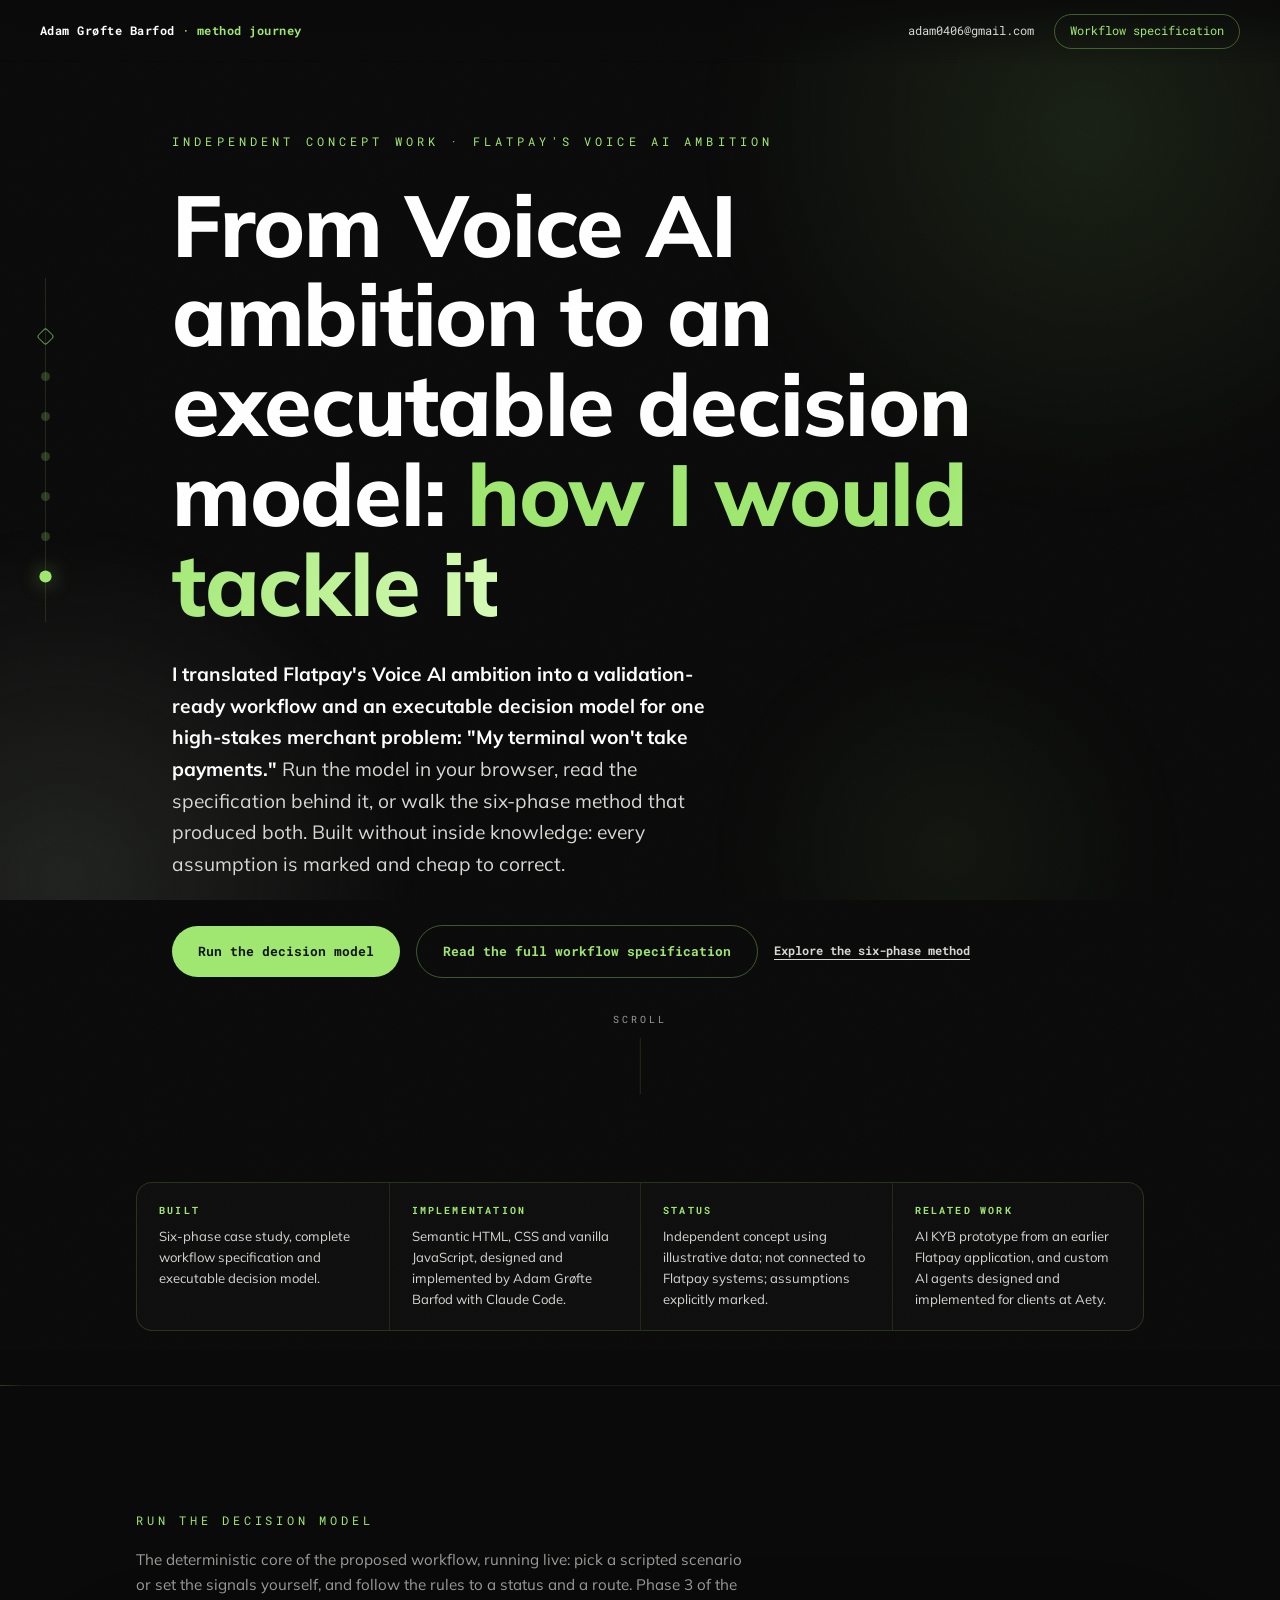
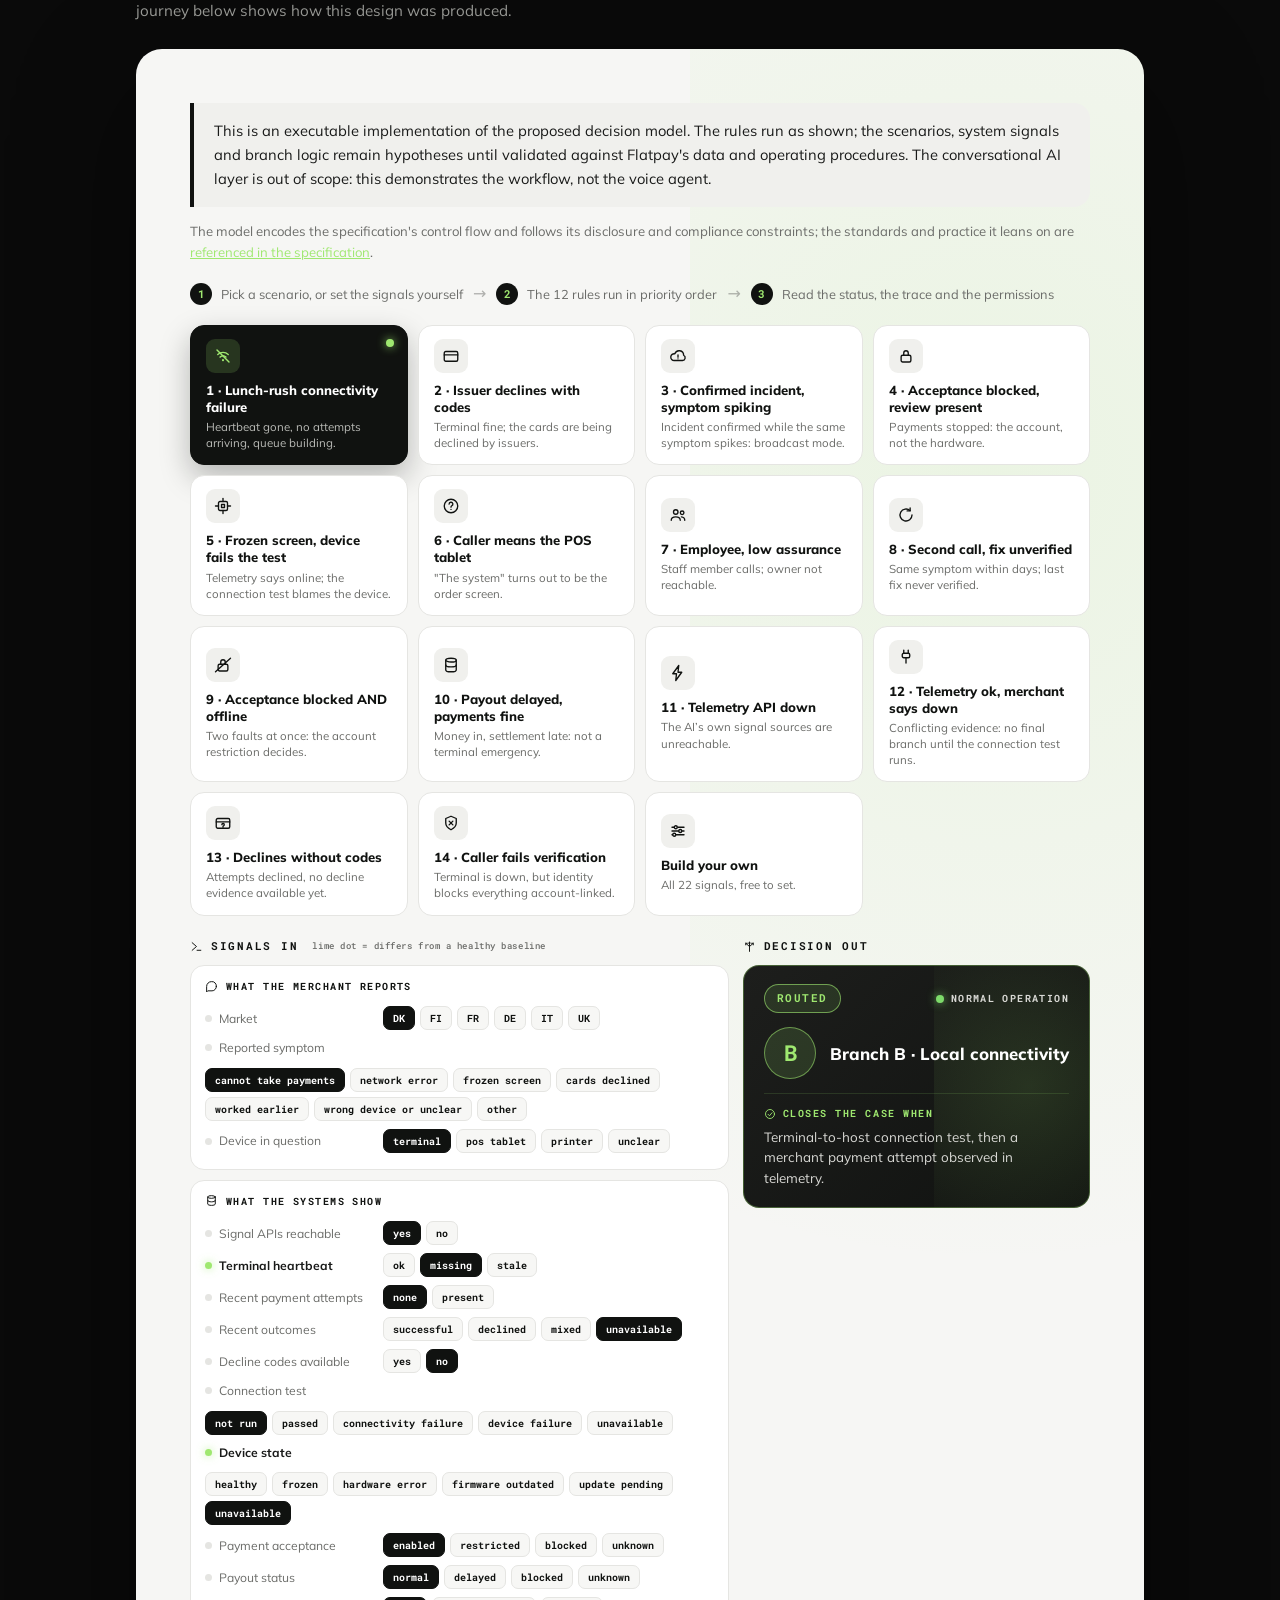
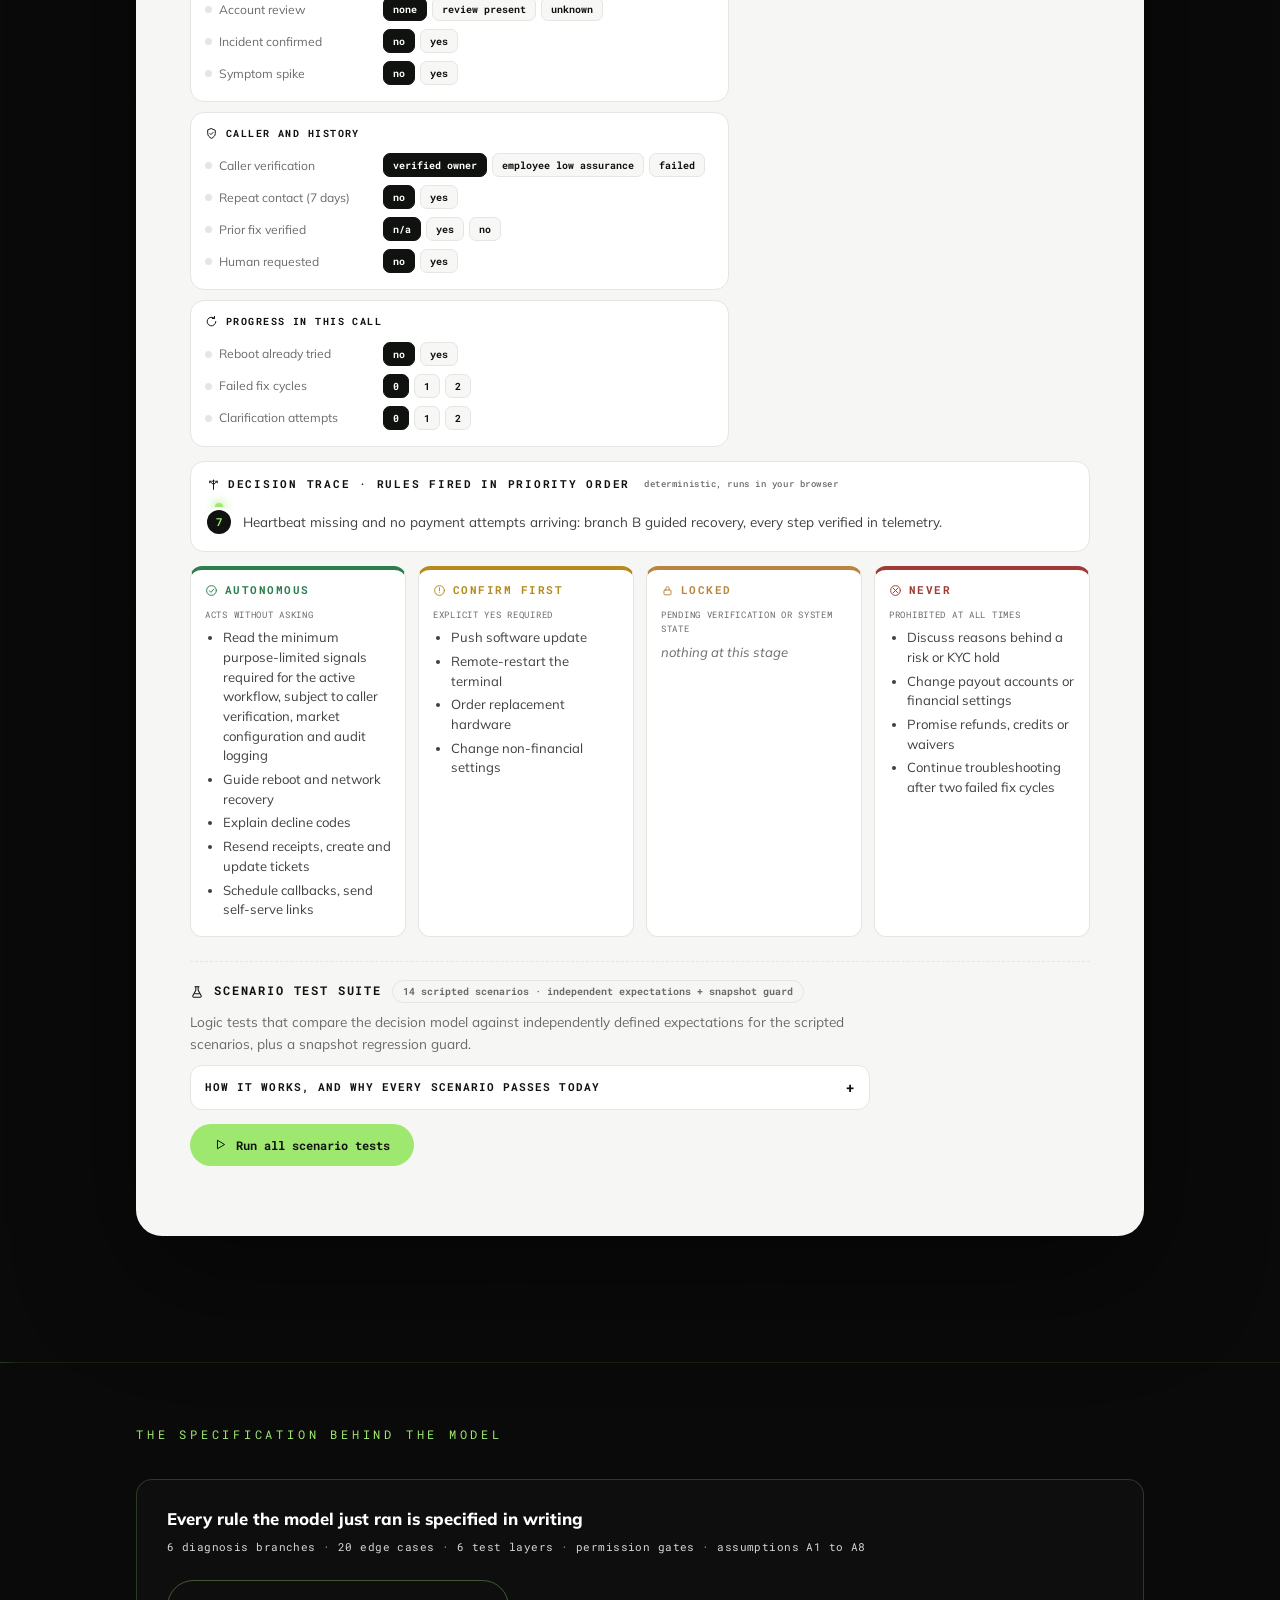
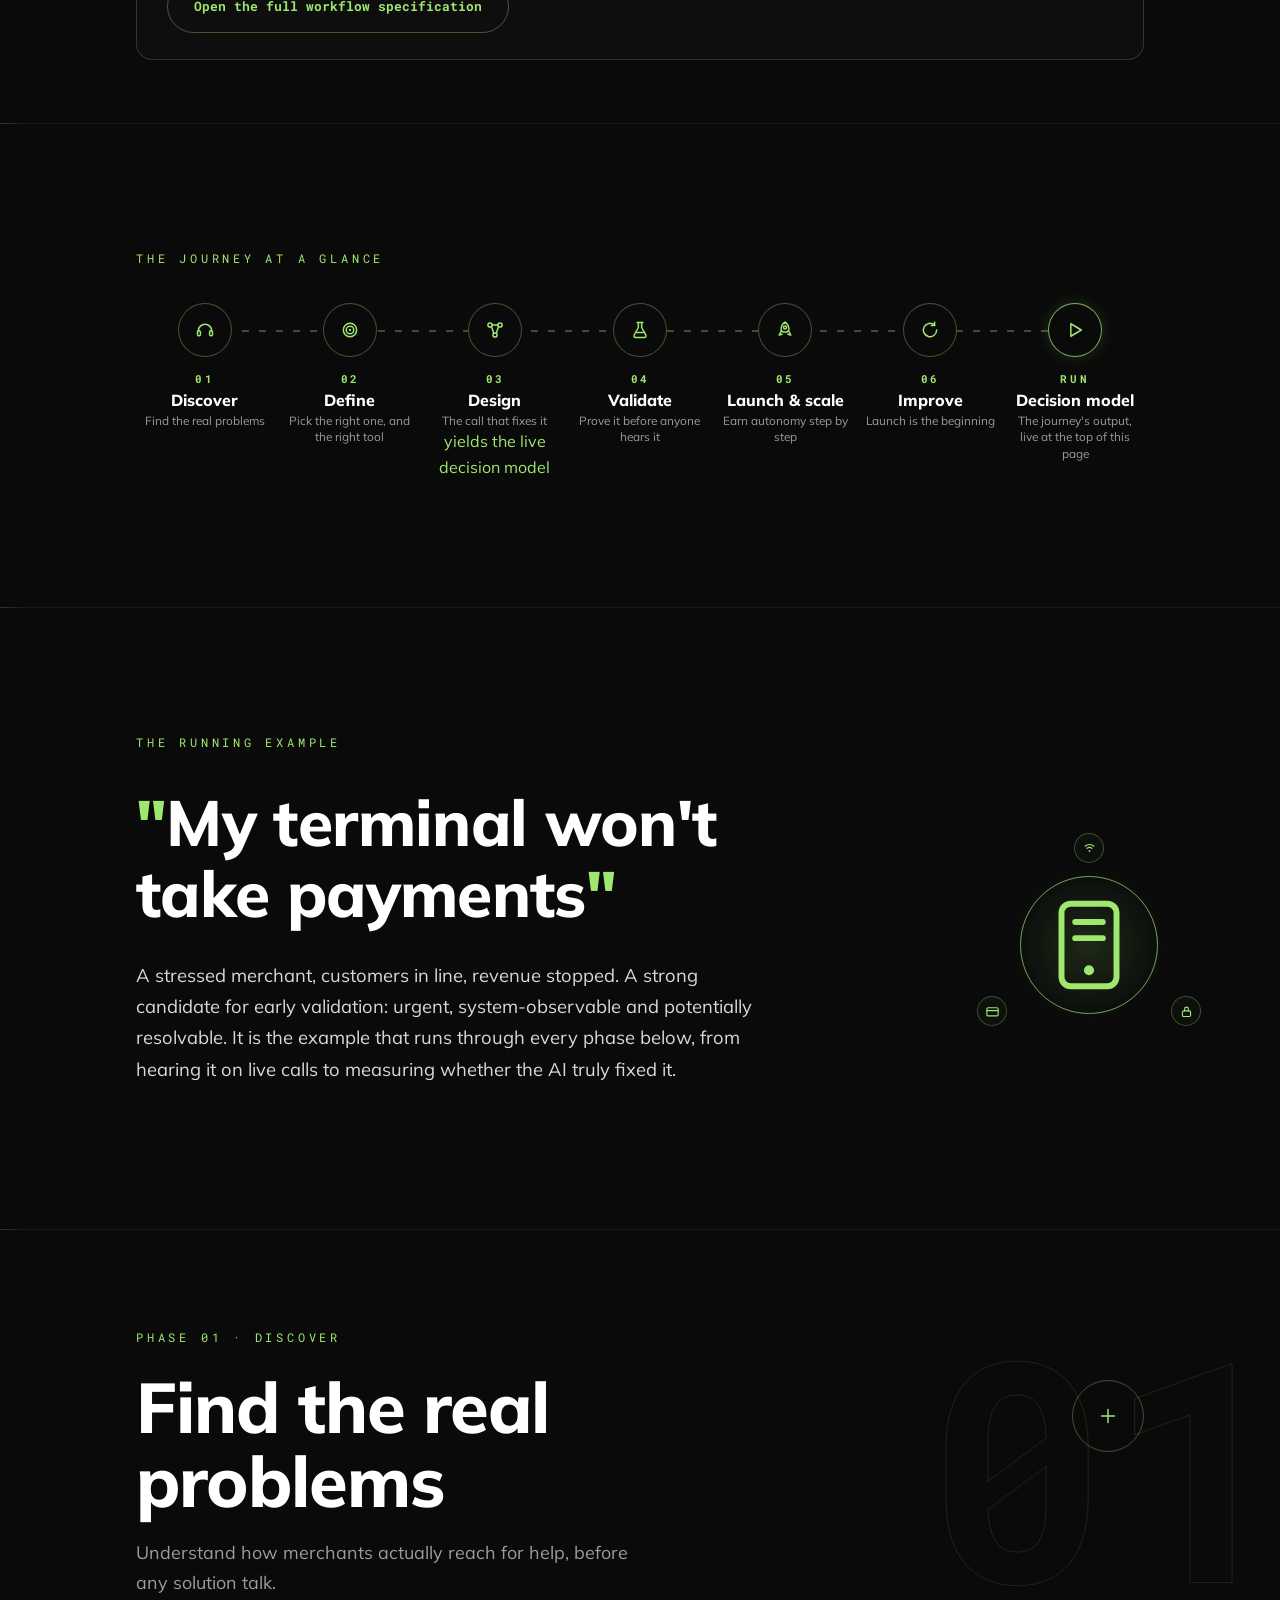
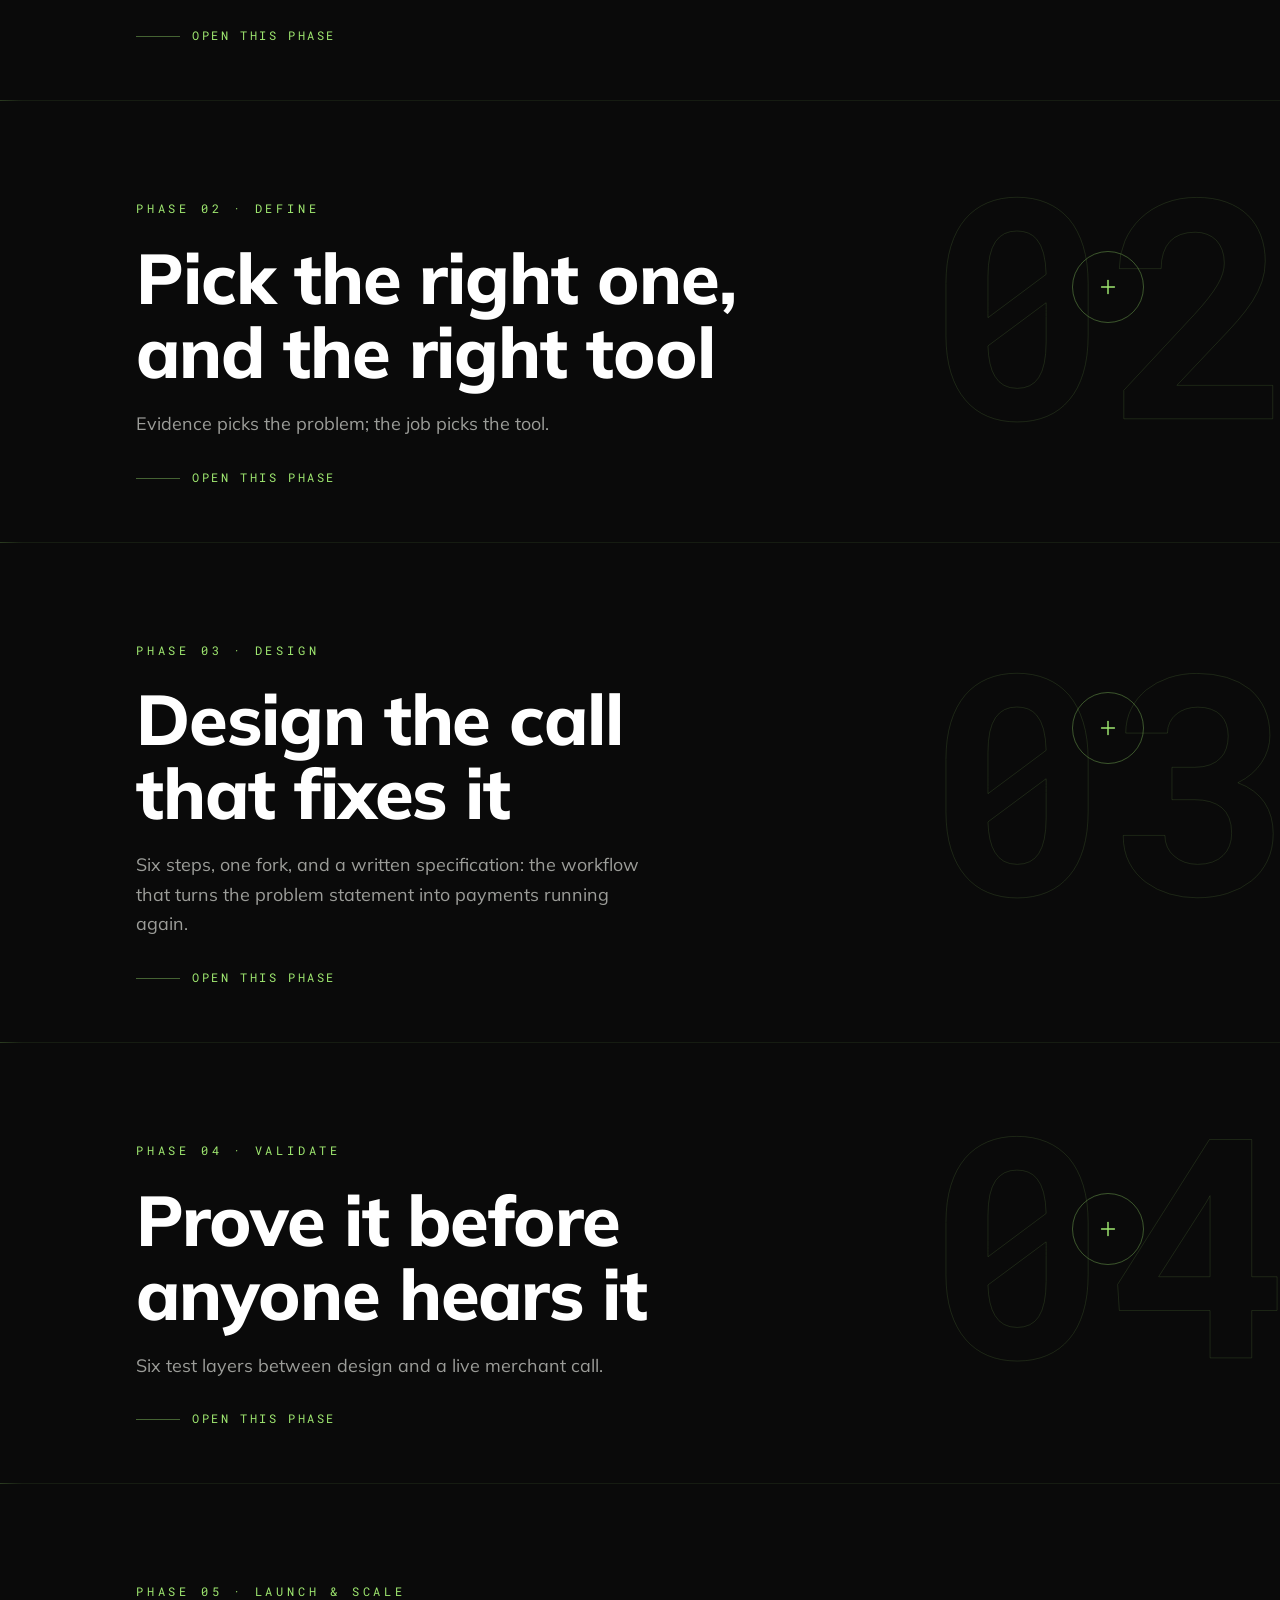
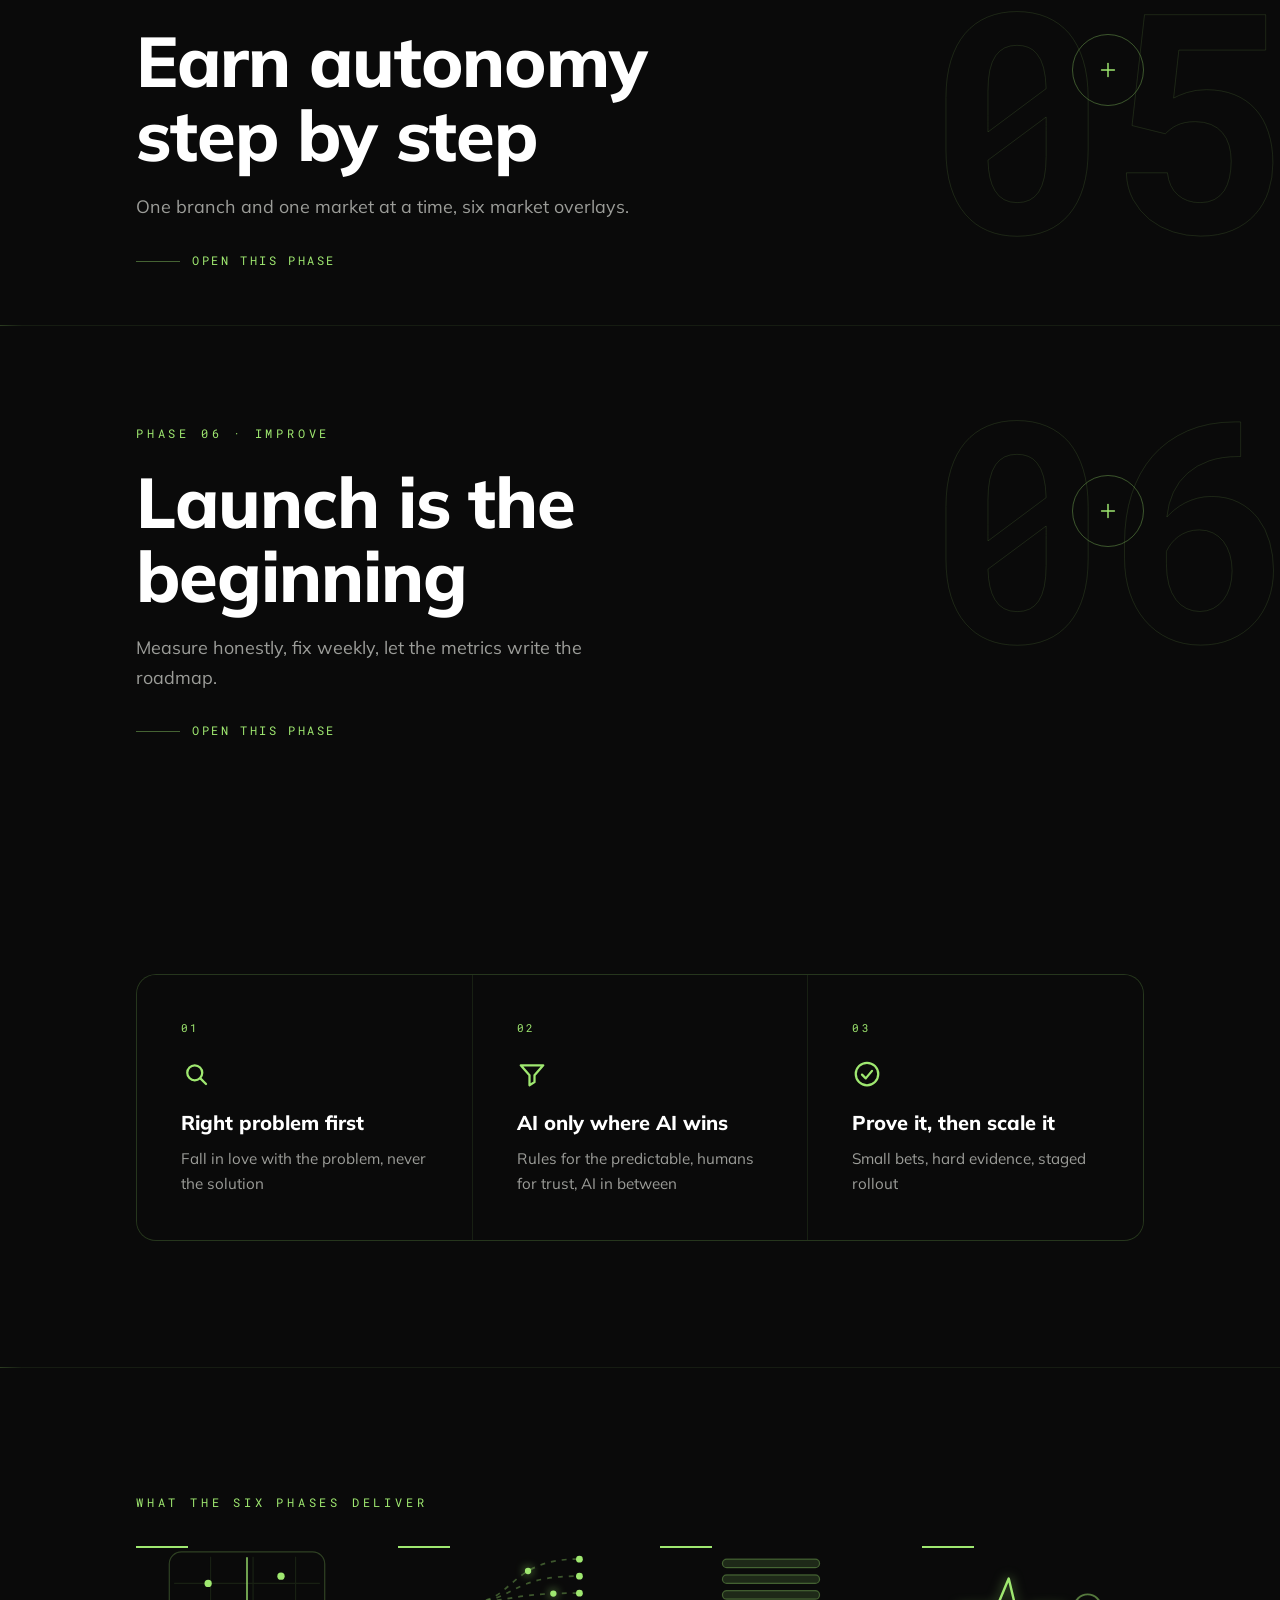
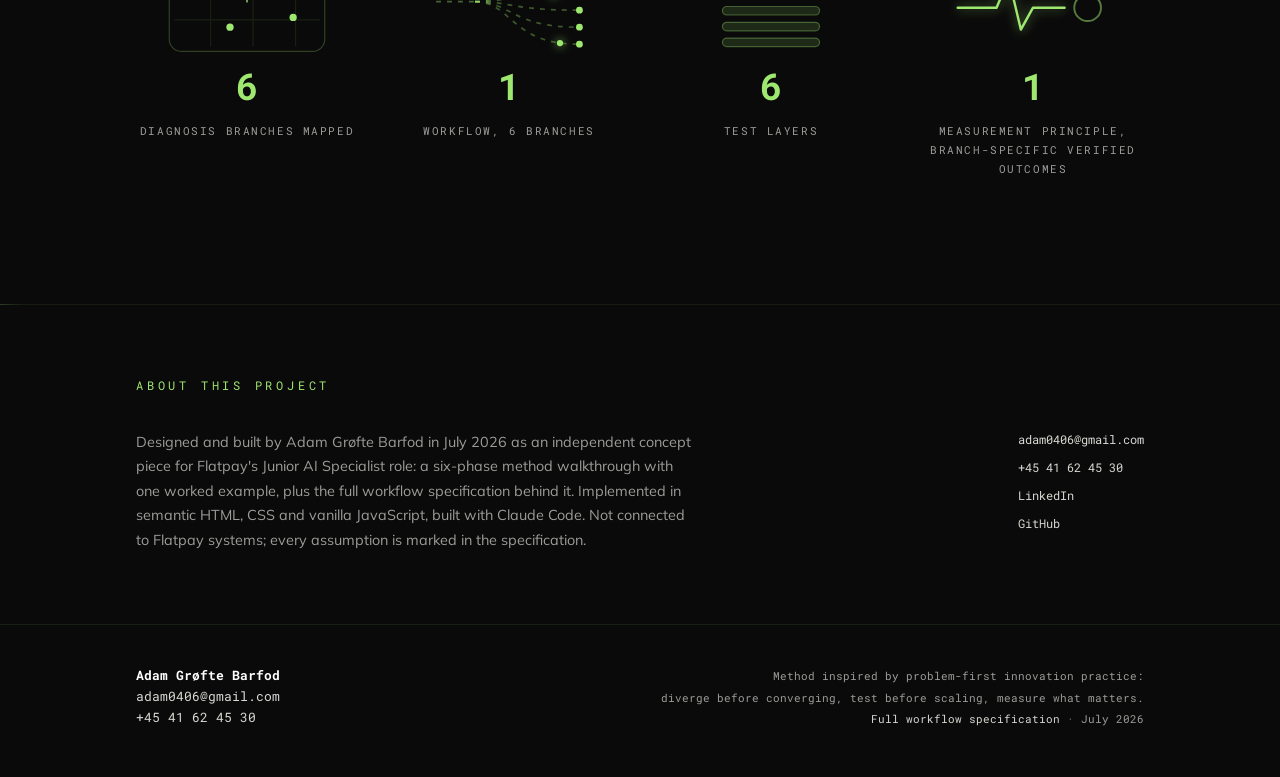
==== index.html @ 0f3d3600 "Hiring-manager journey: hero rewrite, proof strip, simulator first Page order is now hero, proof str" ====
<!DOCTYPE html>
<html lang="en">
<head>
<meta charset="utf-8">
<meta name="viewport" content="width=device-width, initial-scale=1">
<title>From merchant problem to working AI · Adam Grøfte Barfod</title>
<meta name="description" content="How I would tackle an AI problem end to end: a six-phase method journey with one running example from Flatpay's world, 'My terminal won't take payments.'">
<meta property="og:title" content="From merchant problem to working AI: how I would tackle it">
<meta property="og:description" content="A six-phase method journey with one running example: 'My terminal won't take payments.' By Adam Grøfte Barfod.">
<meta property="og:type" content="website">
<meta property="og:image" content="https://adam0406-svg.github.io/merchant-ai-roadmap/og-image.png">
<meta property="og:image:width" content="1200">
<meta property="og:image:height" content="630">
<meta name="twitter:card" content="summary_large_image">
<link rel="icon" href="data:image/svg+xml,%3Csvg xmlns='http://www.w3.org/2000/svg' viewBox='0 0 24 24'%3E%3Crect width='24' height='24' rx='6' fill='%23101210'/%3E%3Ccircle cx='12' cy='12' r='5' fill='%239fe870'/%3E%3C/svg%3E">
<link rel="preconnect" href="https://fonts.googleapis.com">
<link rel="preconnect" href="https://fonts.gstatic.com" crossorigin>
<link href="https://fonts.googleapis.com/css2?family=Mulish:wght@400;600;700;800&family=Roboto+Mono:wght@400;500;700&display=swap" rel="stylesheet">
<link rel="stylesheet" href="css/style.css">
</head>
<body>

<a class="skip-link" href="#top">Skip to main content</a>

<div class="ambient" aria-hidden="true">
  <div class="blob a"></div>
  <div class="blob b"></div>
  <div class="blob c"></div>
</div>

<div class="progress" aria-hidden="true"></div>

<header class="topbar">
  <a class="brand" href="#top">Adam Grøfte Barfod<span> · method journey</span></a>
  <div class="tb-right">
    <a class="tb-contact" href="mailto:adam0406@gmail.com">adam0406@gmail.com</a>
    <a class="tb-pdf" href="workflow.html">Workflow specification</a>
  </div>
</header>

<nav class="rail" aria-label="Phases">
  <a class="rail-sim" href="#simulator" aria-label="Run the decision model" data-tip="Decision model · run the workflow live"></a>
  <a href="#phase-1" aria-label="Phase 1, Discover" data-tip="Phase 01 · Discover: find the real problems"></a>
  <a href="#phase-2" aria-label="Phase 2, Define" data-tip="Phase 02 · Define: pick the right one, and the right tool"></a>
  <a href="#phase-3" aria-label="Phase 3, Design" data-tip="Phase 03 · Design: the call that fixes it"></a>
  <a href="#phase-4" aria-label="Phase 4, Validate" data-tip="Phase 04 · Validate: prove it before anyone hears it"></a>
  <a href="#phase-5" aria-label="Phase 5, Launch and scale" data-tip="Phase 05 · Launch &amp; scale: earn autonomy step by step"></a>
  <a href="#phase-6" aria-label="Phase 6, Improve" data-tip="Phase 06 · Improve: launch is the beginning"></a>
</nav>

<main id="top">

  <!-- ============ HERO ============ -->
  <section class="hero">
    <div class="container">
      <p class="kicker rv">Independent concept work · Flatpay's Voice AI ambition</p>
      <h1 class="rv" style="--d:.1s">From Voice AI ambition to an executable decision model: <span class="q">how I would tackle it</span></h1>
      <p class="sub rv" style="--d:.2s"><b>I translated Flatpay's Voice AI ambition into a validation-ready workflow and an executable decision model for one high-stakes merchant problem:</b> <b>"My terminal won't take payments."</b> Run the model in your browser, read the specification behind it, or walk the six-phase method that produced both. Built without inside knowledge: every assumption is marked and cheap to correct.</p>
      <div class="hero-actions rv" style="--d:.3s">
        <a class="btn solid" href="#simulator">Run the decision model</a>
        <a class="btn ghost js-holo" href="workflow.html">Read the full workflow specification</a>
        <a class="hero-textlink" href="#overview">Explore the six-phase method</a>
      </div>
    </div>
    <div class="scroll-cue" aria-hidden="true">
      <span>Scroll</span>
      <span class="line"></span>
    </div>
  </section>

  <!-- ============ PROOF STRIP ============ -->
  <section class="sec proof" id="proof">
    <div class="container">
      <div class="proof-strip rv">
        <div class="proof-cell">
          <span class="proof-h">Built</span>
          <p>Six-phase case study, complete workflow specification and executable decision model.</p>
        </div>
        <div class="proof-cell">
          <span class="proof-h">Implementation</span>
          <p>Semantic HTML, CSS and vanilla JavaScript, designed and implemented by Adam Grøfte Barfod with Claude Code.</p>
        </div>
        <div class="proof-cell">
          <span class="proof-h">Status</span>
          <p>Independent concept using illustrative data; not connected to Flatpay systems; assumptions explicitly marked.</p>
        </div>
        <div class="proof-cell">
          <span class="proof-h">Related work</span>
          <p>AI KYB prototype from an earlier Flatpay application, and custom AI agents designed and implemented for clients at Aety.</p>
        </div>
      </div>
    </div>
  </section>

  <!-- ============ DECISION MODEL SIMULATOR ============ -->
  <section class="sec" id="simulator">
    <div class="container">
      <p class="sec-label rv">Run the decision model</p>
      <p class="sim-intro rv" style="--d:.05s">The deterministic core of the proposed workflow, running live: pick a scripted scenario or set the signals yourself, and follow the rules to a status and a route. Phase 3 of the journey below shows how this design was produced.</p>
      <div class="sim-paper rv" style="--d:.1s">
        <p class="sim-honesty">This is an executable implementation of the proposed decision model. The rules run as shown; the scenarios, system signals and branch logic remain hypotheses until validated against Flatpay's data and operating procedures. The conversational AI layer is out of scope: this demonstrates the workflow, not the voice agent.</p>
        <p class="sim-refs">The model encodes the specification's control flow and follows its disclosure and compliance constraints; the standards and practice it leans on are <a href="workflow.html#s11">referenced in the specification</a>.</p>
        <div class="sim-nojs card">
          <div class="ct">The interactive decision model needs JavaScript</div>
          <div class="cc">With scripts off you still have the full logic in writing: the decision table, branch playbooks and gates are specified in <a href="workflow.html">the full workflow specification</a>.</div>
        </div>
        <div id="sim-app"></div>
      </div>
    </div>
  </section>

  <!-- ============ THE SPECIFICATION BEHIND THE MODEL ============ -->
  <section class="sec speclink">
    <div class="container">
      <p class="sec-label rv">The specification behind the model</p>
      <div class="speclink-box rv" style="--d:.1s">
        <div class="speclink-main">
          <span class="sl-t">Every rule the model just ran is specified in writing</span>
          <span class="sl-c">6 diagnosis branches · 20 edge cases · 6 test layers · permission gates · assumptions A1 to A8</span>
        </div>
        <a class="btn ghost js-holo" href="workflow.html">Open the full workflow specification</a>
      </div>
    </div>
  </section>

  <!-- ============ JOURNEY AT A GLANCE ============ -->
  <section class="sec overview" id="overview">
    <div class="container">
      <p class="sec-label rv">The journey at a glance</p>
      <div class="ov-track rv" style="--d:.1s">
        <span class="ov-line" aria-hidden="true"><span class="ov-spark"></span></span>
        <a class="ov-node" href="#phase-1">
          <span class="ov-dot"><svg aria-hidden="true" focusable="false" width="20" height="20" viewBox="0 0 24 24" fill="none" stroke="currentColor" stroke-width="1.8" stroke-linecap="round"><path d="M4 13a8 8 0 0 1 16 0"/><rect x="3" y="13" width="3.5" height="6" rx="1.5"/><rect x="17.5" y="13" width="3.5" height="6" rx="1.5"/></svg></span>
          <span class="ov-num">01</span>
          <span class="ov-name">Discover</span>
          <span class="ov-cap">Find the real problems</span>
        </a>
        <a class="ov-node" href="#phase-2">
          <span class="ov-dot"><svg aria-hidden="true" focusable="false" width="20" height="20" viewBox="0 0 24 24" fill="none" stroke="currentColor" stroke-width="1.8" stroke-linecap="round"><circle cx="12" cy="12" r="8"/><circle cx="12" cy="12" r="4.5"/><circle cx="12" cy="12" r="1.4" fill="currentColor" stroke="none"/></svg></span>
          <span class="ov-num">02</span>
          <span class="ov-name">Define</span>
          <span class="ov-cap">Pick the right one, and the right tool</span>
        </a>
        <a class="ov-node" href="#phase-3">
          <span class="ov-dot"><svg aria-hidden="true" focusable="false" width="20" height="20" viewBox="0 0 24 24" fill="none" stroke="currentColor" stroke-width="1.8" stroke-linecap="round" stroke-linejoin="round"><circle cx="6" cy="6" r="2.5"/><circle cx="18" cy="6" r="2.5"/><circle cx="12" cy="18" r="2.5"/><line x1="7.8" y1="7.8" x2="10.5" y2="16"/><line x1="16.2" y1="7.8" x2="13.5" y2="16"/><line x1="8.5" y1="6" x2="15.5" y2="6"/></svg></span>
          <span class="ov-num">03</span>
          <span class="ov-name">Design</span>
          <span class="ov-cap">The call that fixes it</span>
          <span class="ov-tag">yields the live decision model</span>
        </a>
        <a class="ov-node" href="#phase-4">
          <span class="ov-dot"><svg aria-hidden="true" focusable="false" width="20" height="20" viewBox="0 0 24 24" fill="none" stroke="currentColor" stroke-width="1.8" stroke-linecap="round" stroke-linejoin="round"><path d="M10 3v6l-5 9a2 2 0 0 0 1.8 3h10.4a2 2 0 0 0 1.8-3l-5-9V3"/><line x1="8.5" y1="3" x2="15.5" y2="3"/><line x1="8" y1="15" x2="16" y2="15"/></svg></span>
          <span class="ov-num">04</span>
          <span class="ov-name">Validate</span>
          <span class="ov-cap">Prove it before anyone hears it</span>
        </a>
        <a class="ov-node" href="#phase-5">
          <span class="ov-dot"><svg aria-hidden="true" focusable="false" width="20" height="20" viewBox="0 0 24 24" fill="none" stroke="currentColor" stroke-width="1.8" stroke-linecap="round" stroke-linejoin="round"><path d="M12 2.5c3 2 4.8 5.8 4.8 9.5l-2.3 2.5h-5L7.2 12c0-3.7 1.8-7.5 4.8-9.5z"/><circle cx="12" cy="9" r="1.8"/><path d="M7.5 13.5L5 18l3.5-1M16.5 13.5L19 18l-3.5-1"/></svg></span>
          <span class="ov-num">05</span>
          <span class="ov-name">Launch &amp; scale</span>
          <span class="ov-cap">Earn autonomy step by step</span>
        </a>
        <a class="ov-node" href="#phase-6">
          <span class="ov-dot"><svg aria-hidden="true" focusable="false" width="20" height="20" viewBox="0 0 24 24" fill="none" stroke="currentColor" stroke-width="1.8" stroke-linecap="round" stroke-linejoin="round"><path d="M20 12a8 8 0 1 1-2.5-5.8"/><polyline points="17.5 2.5 17.5 6.5 13.5 6.5"/></svg></span>
          <span class="ov-num">06</span>
          <span class="ov-name">Improve</span>
          <span class="ov-cap">Launch is the beginning</span>
        </a>
        <a class="ov-node ov-run" href="#simulator">
          <span class="ov-dot"><svg aria-hidden="true" focusable="false" width="20" height="20" viewBox="0 0 24 24" fill="none" stroke="currentColor" stroke-width="1.8" stroke-linecap="round" stroke-linejoin="round"><polygon points="7 4.5 19.5 12 7 19.5"/></svg></span>
          <span class="ov-num">RUN</span>
          <span class="ov-name">Decision model</span>
          <span class="ov-cap">The journey's output, live at the top of this page</span>
        </a>
      </div>
    </div>
  </section>

  <!-- ============ RUNNING EXAMPLE ============ -->
  <section class="sec">
    <div class="container">
      <p class="sec-label rv">The running example</p>
      <div class="example-grid">
        <div>
          <h2 class="quote-giant rv" style="--d:.05s"><span class="mark">"</span>My terminal won't take payments<span class="mark">"</span></h2>
          <p class="quote-sub rv" style="--d:.15s">A stressed merchant, customers in line, revenue stopped. A strong candidate for early validation: urgent, system-observable and potentially resolvable. It is the example that runs through every phase below, from hearing it on live calls to measuring whether the AI truly fixed it.</p>
        </div>
        <div class="terminal-art rv" style="--d:.25s">
          <span class="ring" aria-hidden="true"></span>
          <span class="ring r2" aria-hidden="true"></span>
          <span class="orbit" aria-hidden="true">
            <span class="oi o1"><svg aria-hidden="true" focusable="false" width="15" height="15" viewBox="0 0 24 24" fill="none" stroke="currentColor" stroke-width="1.8" stroke-linecap="round"><path d="M5 10a10 10 0 0 1 14 0"/><path d="M8 13.5a6 6 0 0 1 8 0"/><circle cx="12" cy="17.5" r="1.4" fill="currentColor" stroke="none"/></svg></span>
            <span class="oi o2"><svg aria-hidden="true" focusable="false" width="15" height="15" viewBox="0 0 24 24" fill="none" stroke="currentColor" stroke-width="1.8" stroke-linecap="round"><rect x="3" y="6" width="18" height="13" rx="2"/><line x1="3" y1="10.5" x2="21" y2="10.5"/></svg></span>
            <span class="oi o3"><svg aria-hidden="true" focusable="false" width="15" height="15" viewBox="0 0 24 24" fill="none" stroke="currentColor" stroke-width="1.8" stroke-linecap="round"><rect x="5.5" y="11" width="13" height="9" rx="2"/><path d="M9 11V8a3 3 0 0 1 6 0v3"/></svg></span>
          </span>
          <svg aria-hidden="true" focusable="false" width="110" height="110" viewBox="0 0 24 24" fill="none" stroke="#9fe870" stroke-width="1.3" stroke-linecap="round"><rect x="6" y="3" width="12" height="18" rx="2"/><line x1="9" y1="7" x2="15" y2="7"/><line x1="9" y1="10.5" x2="15" y2="10.5"/><line x1="12" y1="17.5" x2="12" y2="17.5" stroke-width="2.2"/></svg>
        </div>
      </div>
    </div>
  </section>

  <!-- ============ THE JOURNEY ============ -->
  <div class="roadmap" id="journey">

    <!-- ======== PHASE 1: DISCOVER ======== -->
    <section class="phase" id="phase-1">
      <div class="phase-ghost" aria-hidden="true">01</div>
      <div class="container">
        <details class="phase-details" id="panel-1">
        <summary class="phase-toggle">
          <span class="pt-label rv">Phase 01 · Discover</span>
          <span class="pt-row">
            <span>
              <span class="pt-title rv" style="--d:.08s">Find the real problems</span>
              <span class="pt-line rv" style="--d:.16s">Understand how merchants actually reach for help, before any solution talk.</span>
              <span class="pt-cta rv" style="--d:.24s"><span class="cta-line"></span><span class="close-txt">Open this phase</span><span class="open-txt">Close this phase</span></span>
            </span>
            <span class="pt-plus rv" style="--d:.2s" aria-hidden="true">
              <svg aria-hidden="true" focusable="false" width="22" height="22" viewBox="0 0 24 24" fill="none" stroke="currentColor" stroke-width="1.6" stroke-linecap="round"><line x1="12" y1="5" x2="12" y2="19"/><line x1="5" y1="12" x2="19" y2="12"/></svg>
            </span>
          </span>
        </summary>

        <div class="phase-panel">
          <div class="pp-clip">
            <div class="pp-paper">
              <div class="phase-head">
                <h2>Understand how merchants actually reach for help</h2>
                <div class="phase-quote">"You can't design the fix before you've heard the problem in the merchant's own words."</div>
              </div>

              <h3 class="seclbl">The call comes in</h3>

              <div class="wave" aria-hidden="true"><i></i><i></i><i></i><i></i><i></i><i></i><i></i><i></i><i></i><i></i><i></i><i></i><i></i><i></i><i></i><i></i><i></i><i></i><i></i><i></i><i></i><i></i><i></i><i></i><i></i><i></i><i></i><i></i><i></i><i></i><i></i><i></i></div>

              <div class="card bubble">
                <svg aria-hidden="true" focusable="false" width="24" height="24" viewBox="0 0 24 24" fill="none" stroke="#101210" stroke-width="1.8" stroke-linecap="round" stroke-linejoin="round"><path d="M21 12a8 8 0 0 1-8 8H5l-2 2V12a9 9 0 0 1 9-9 8 8 0 0 1 9 9z"/></svg>
                <div class="ct typewriter" style="margin-top:8px" data-text="&quot;It just stopped working!&quot;">"It just stopped working!"</div>
                <div class="cc">One sentence. Six different realities. Merchants describe symptoms; root causes live in systems.</div>
              </div>

              <h3 class="seclbl">What could it be? <span class="thinking" aria-hidden="true"><i></i><i></i><i></i></span></h3>
              <div class="tiles-3 causes">
                  <div class="tile">
                    <svg aria-hidden="true" focusable="false" width="20" height="20" viewBox="0 0 24 24" fill="none" stroke="#101210" stroke-width="1.8" stroke-linecap="round"><path d="M5 10a10 10 0 0 1 14 0"/><path d="M8 13.5a6 6 0 0 1 8 0"/><circle cx="12" cy="17.5" r="1.4" fill="#101210" stroke="none"/><line x1="4" y1="4" x2="20" y2="20"/></svg>
                    <div class="tt">Connectivity down</div><div class="tc">Wi-Fi, SIM or router</div>
                  </div>
                  <div class="tile">
                    <svg aria-hidden="true" focusable="false" width="20" height="20" viewBox="0 0 24 24" fill="none" stroke="#101210" stroke-width="1.8" stroke-linecap="round"><rect x="3" y="6" width="18" height="13" rx="2"/><line x1="3" y1="10.5" x2="21" y2="10.5"/></svg>
                    <div class="tt">Card declines</div><div class="tc">The issuer, not the merchant</div>
                  </div>
                  <div class="tile">
                    <svg aria-hidden="true" focusable="false" width="20" height="20" viewBox="0 0 24 24" fill="none" stroke="#101210" stroke-width="1.8" stroke-linecap="round"><rect x="6" y="6" width="12" height="12" rx="2"/><rect x="10" y="10" width="4" height="4"/><line x1="12" y1="2" x2="12" y2="6"/><line x1="12" y1="18" x2="12" y2="22"/><line x1="2" y1="12" x2="6" y2="12"/><line x1="18" y1="12" x2="22" y2="12"/></svg>
                    <div class="tt">Device fault</div><div class="tc">Hardware or software</div>
                  </div>
                  <div class="tile">
                    <svg aria-hidden="true" focusable="false" width="20" height="20" viewBox="0 0 24 24" fill="none" stroke="#101210" stroke-width="1.8" stroke-linecap="round"><rect x="5.5" y="11" width="13" height="9" rx="2"/><path d="M9 11V8a3 3 0 0 1 6 0v3"/></svg>
                    <div class="tt">Account-level restriction</div><div class="tc">A risk, KYC or settlement hold</div>
                  </div>
                  <div class="tile">
                    <svg aria-hidden="true" focusable="false" width="20" height="20" viewBox="0 0 24 24" fill="none" stroke="#101210" stroke-width="1.8" stroke-linecap="round"><path d="M7 18a4.5 4.5 0 1 1 .8-8.9A6 6 0 0 1 19.5 11 3.7 3.7 0 0 1 18 18H7z"/><line x1="12" y1="10.5" x2="12" y2="13.5"/><circle cx="12" cy="15.8" r="0.9" fill="#101210" stroke="none"/></svg>
                    <div class="tt">Platform incident</div><div class="tc">Everyone's problem, not theirs</div>
                  </div>
                  <div class="tile">
                    <svg aria-hidden="true" focusable="false" width="20" height="20" viewBox="0 0 24 24" fill="none" stroke="#101210" stroke-width="1.8" stroke-linecap="round"><circle cx="12" cy="12" r="9"/><path d="M9.5 9.5a2.5 2.5 0 1 1 3.4 2.3c-.8.3-.9 1-.9 1.7"/><circle cx="12" cy="16.5" r="0.9" fill="#101210" stroke="none"/></svg>
                    <div class="tt">Wrong device</div><div class="tc">POS tablet or printer, not the terminal</div>
                  </div>
              </div>

              <div class="dark-card slam">
                <div class="dt">But don't judge yet.</div>
                <div class="dc">This is the core of discovery: stay wide before narrowing, and let evidence do the choosing.</div>
              </div>

              <div class="cards-2">
                <div class="card icon-card">
                  <svg aria-hidden="true" focusable="false" width="22" height="22" viewBox="0 0 24 24" fill="none" stroke="#101210" stroke-width="1.8" stroke-linecap="round" stroke-linejoin="round"><polyline points="9 4 4 4 4 9"/><polyline points="15 4 20 4 20 9"/><polyline points="20 15 20 20 15 20"/><polyline points="9 20 4 20 4 15"/><circle cx="12" cy="12" r="2.4"/></svg>
                  <div><div class="ct">Go wide before going deep</div><div class="cc">Collect every problem type without judging yet. Narrowing too early means solving the loudest problem, not the largest.</div></div>
                </div>
                <div class="card icon-card">
                  <svg aria-hidden="true" focusable="false" width="22" height="22" viewBox="0 0 24 24" fill="none" stroke="#101210" stroke-width="1.8" stroke-linecap="round" stroke-linejoin="round"><path d="M6 2h9l4 4v16H6z"/><polyline points="9 13 11.5 15.5 16 10.5"/></svg>
                  <div><div class="ct">Facts over opinions</div><div class="cc">Every claim gets a source: a call heard, a ticket counted, an expert quoted. Assumptions are written down and marked for validation.</div></div>
                </div>
              </div>

              <h3 class="seclbl">Four ways in, before any solution talk</h3>
              <div class="cards-2">
                <div class="card icon-card">
                  <svg aria-hidden="true" focusable="false" width="22" height="22" viewBox="0 0 24 24" fill="none" stroke="#101210" stroke-width="1.8" stroke-linecap="round"><path d="M4 13a8 8 0 0 1 16 0"/><rect x="3" y="13" width="3.5" height="6" rx="1.5"/><rect x="17.5" y="13" width="3.5" height="6" rx="1.5"/></svg>
                  <div><div class="ct">Listen to live calls</div><div class="cc">How help is asked for in the moment, not described afterwards</div></div>
                </div>
                <div class="card icon-card">
                  <svg aria-hidden="true" focusable="false" width="22" height="22" viewBox="0 0 24 24" fill="none" stroke="#101210" stroke-width="1.8" stroke-linecap="round"><circle cx="9" cy="8" r="3"/><path d="M3 19c0-3 2.5-4.5 6-4.5s6 1.5 6 4.5"/><circle cx="17.5" cy="9" r="2.4"/><path d="M16.5 14.6c2.6.3 4.5 1.7 4.5 4.4"/></svg>
                  <div><div class="ct">Interview the experts</div><div class="cc">Support leads and product specialists, market by market</div></div>
                </div>
                <div class="card icon-card">
                  <svg aria-hidden="true" focusable="false" width="22" height="22" viewBox="0 0 24 24" fill="none" stroke="#101210" stroke-width="1.8" stroke-linecap="round"><ellipse cx="12" cy="5.5" rx="7" ry="2.5"/><path d="M5 5.5v13c0 1.4 3.1 2.5 7 2.5s7-1.1 7-2.5v-13"/><path d="M5 12c0 1.4 3.1 2.5 7 2.5s7-1.1 7-2.5"/></svg>
                  <div><div class="ct">Mine the data</div><div class="cc">Tickets, transcripts and telemetry: volumes, patterns, peak times</div></div>
                </div>
                <div class="card icon-card">
                  <svg aria-hidden="true" focusable="false" width="22" height="22" viewBox="0 0 24 24" fill="none" stroke="#101210" stroke-width="1.8" stroke-linecap="round"><path d="M2 12s3.5-6.5 10-6.5S22 12 22 12s-3.5 6.5-10 6.5S2 12 2 12z"/><circle cx="12" cy="12" r="2.6"/></svg>
                  <div><div class="ct">Sit with the agents</div><div class="cc">Watch the workarounds; the unofficial fixes are the real spec</div></div>
                </div>
              </div>

              <div class="console">
                <div class="console-bar">
                  <span class="ps-tab"><svg aria-hidden="true" focusable="false" width="12" height="12" viewBox="0 0 24 24" fill="none" stroke="currentColor" stroke-width="2.4" stroke-linecap="round" stroke-linejoin="round"><polyline points="4 5 12 12 4 19"/><line x1="13" y1="19" x2="20" y2="19"/></svg>Where AI works in this phase</span>
                  <span class="cstatus">illustration</span>
                  <span class="win-controls" aria-hidden="true">
                    <svg aria-hidden="true" focusable="false" width="11" height="11" viewBox="0 0 12 12" fill="none" stroke="currentColor" stroke-width="1.4"><line x1="1.5" y1="6" x2="10.5" y2="6"/></svg>
                    <svg aria-hidden="true" focusable="false" width="11" height="11" viewBox="0 0 12 12" fill="none" stroke="currentColor" stroke-width="1.4"><rect x="2" y="2" width="8" height="8"/></svg>
                    <svg aria-hidden="true" focusable="false" width="11" height="11" viewBox="0 0 12 12" fill="none" stroke="currentColor" stroke-width="1.4"><line x1="2" y1="2" x2="10" y2="10"/><line x1="10" y1="2" x2="2" y2="10"/></svg>
                  </span>
                </div>
                <div class="console-body"><p><b>AI clusters large transcript sets</b> into themes overnight, quantifies volumes and surfaces outliers no human would find. <b>Humans hear</b> the frustration, the workarounds, and what merchants mean but don't say. Analysis is automated; judgment is not.</p></div>
                <span class="scan" aria-hidden="true"></span>
              </div>
            </div>
          </div>
        </div>
        </details>
      </div>
    </section>

    <!-- ======== PHASE 2: DEFINE ======== -->
    <section class="phase" id="phase-2">
      <div class="phase-ghost" aria-hidden="true">02</div>
      <div class="container">
        <details class="phase-details" id="panel-2">
        <summary class="phase-toggle">
          <span class="pt-label rv">Phase 02 · Define</span>
          <span class="pt-row">
            <span>
              <span class="pt-title rv" style="--d:.08s">Pick the right one, and the right tool</span>
              <span class="pt-line rv" style="--d:.16s">Evidence picks the problem; the job picks the tool.</span>
              <span class="pt-cta rv" style="--d:.24s"><span class="cta-line"></span><span class="close-txt">Open this phase</span><span class="open-txt">Close this phase</span></span>
            </span>
            <span class="pt-plus rv" style="--d:.2s" aria-hidden="true">
              <svg aria-hidden="true" focusable="false" width="22" height="22" viewBox="0 0 24 24" fill="none" stroke="currentColor" stroke-width="1.6" stroke-linecap="round"><line x1="12" y1="5" x2="12" y2="19"/><line x1="5" y1="12" x2="19" y2="12"/></svg>
            </span>
          </span>
        </summary>

        <div class="phase-panel">
          <div class="pp-clip">
            <div class="pp-paper">
              <div class="phase-head">
                <h2>Pick the problem worth solving, and check AI is the right tool</h2>
                <div class="phase-quote">"Solving the wrong problem well is still failure."</div>
              </div>

              <h3 class="seclbl">Prioritize on evidence, not enthusiasm</h3>
              <div class="split-2">
                <div class="diagram">
                  <svg focusable="false" viewBox="0 0 300 220" role="img" aria-label="Illustrative impact and feasibility matrix with terminal down as the working candidate" xmlns="http://www.w3.org/2000/svg">
                    <rect x="0" y="0" width="300" height="220" rx="10" fill="#ffffff" stroke="#e5e5e2"/>
                    <line class="maxis" pathLength="1" x1="150" y1="20" x2="150" y2="190" stroke="#e5e5e2" stroke-width="1.5"/>
                    <line class="maxis" pathLength="1" x1="30" y1="105" x2="270" y2="105" stroke="#e5e5e2" stroke-width="1.5"/>
                    <text x="150" y="208" text-anchor="middle" font-family="Roboto Mono" font-size="9" font-weight="700" fill="#6b6c69">FEASIBILITY &#8594;</text>
                    <text x="18" y="105" text-anchor="middle" font-family="Roboto Mono" font-size="9" font-weight="700" fill="#6b6c69" transform="rotate(-90 18 105)">IMPACT &#8594;</text>
                    <circle class="mdot md1" cx="80" cy="140" r="7" fill="#d6d6d3"/><text x="80" y="157" text-anchor="middle" font-family="Mulish" font-size="8.5" fill="#6b6c69">app navigation</text>
                    <circle class="mdot md2" cx="105" cy="62" r="7" fill="#d6d6d3"/><text x="105" y="47" text-anchor="middle" font-family="Mulish" font-size="8.5" fill="#6b6c69">onboarding status</text>
                    <circle class="mdot md3" cx="190" cy="128" r="7" fill="#d6d6d3"/><text x="190" y="146" text-anchor="middle" font-family="Mulish" font-size="8.5" fill="#6b6c69">invoice questions</text>
                    <circle class="mring" cx="228" cy="55" r="11" fill="none" stroke="#2e7d4f" stroke-width="2"/>
                    <circle class="mdot md4" cx="228" cy="55" r="11" fill="#101210"/>
                    <text x="228" y="36" text-anchor="middle" font-family="Mulish" font-size="9" font-weight="800" fill="#101210">terminal down</text>
                    <text x="228" y="79" text-anchor="middle" font-family="Mulish" font-size="7.5" fill="#6b6c69">urgent · frequent · checkable</text>
                    <text x="150" y="14" text-anchor="middle" font-family="Roboto Mono" font-size="7" letter-spacing="1.5" fill="#6b6c69">ILLUSTRATIVE · SCORED ON REAL DATA</text>
                  </svg>
                </div>
                <div class="stack">
                  <div class="card"><div class="ct">Why "terminal down" first</div><div class="cc">A strong candidate for early validation because the problem is urgent, system-observable and potentially resolvable. Actual volume and feasibility would be confirmed from call, ticket and platform data.</div></div>
                  <div class="card"><div class="ct">Success defined before building</div><div class="cc">A resolution is a <b>processed payment in telemetry within 15 minutes of call end</b>, a provisional window to be re-baselined on Flatpay's transaction data. Agreed with stakeholders up front, measurable without asking anyone.</div></div>
                </div>
              </div>

              <h3 class="seclbl">The right tool for each part of the job</h3>
              <div class="cards-3">
                <div class="card">
                  <svg aria-hidden="true" focusable="false" width="22" height="22" viewBox="0 0 24 24" fill="none" stroke="#101210" stroke-width="1.8" stroke-linecap="round"><line x1="4" y1="7" x2="20" y2="7"/><circle cx="9" cy="7" r="2" fill="#fff"/><line x1="4" y1="12" x2="20" y2="12"/><circle cx="15" cy="12" r="2" fill="#fff"/><line x1="4" y1="17" x2="20" y2="17"/><circle cx="7" cy="17" r="2" fill="#fff"/></svg>
                  <div class="ct" style="margin-top:8px">Predictable &#8594; rules</div><div class="cc">Ticket routing, status lookups, callbacks. Deterministic automation. No AI needed, no AI used.</div>
                </div>
                <div class="card">
                  <svg aria-hidden="true" focusable="false" width="22" height="22" viewBox="0 0 24 24" fill="none" stroke="#101210" stroke-width="1.8" stroke-linecap="round" stroke-linejoin="round"><path d="M12 3a4.5 4.5 0 0 1 4.5 4.5c2 .5 3.5 2 3.5 4.2a4.3 4.3 0 0 1-4.3 4.3H8.3A4.3 4.3 0 0 1 4 11.7c0-2.2 1.5-3.7 3.5-4.2A4.5 4.5 0 0 1 12 3z"/><line x1="12" y1="16" x2="12" y2="21"/><line x1="9" y1="19" x2="12" y2="21"/><line x1="15" y1="19" x2="12" y2="21"/></svg>
                  <div class="ct" style="margin-top:8px">Messy language at scale &#8594; AI</div><div class="cc">Understanding a stressed merchant, classifying symptoms, composing signals. This is what takes AI.</div>
                </div>
                <div class="card">
                  <svg aria-hidden="true" focusable="false" width="22" height="22" viewBox="0 0 24 24" fill="none" stroke="#101210" stroke-width="1.8" stroke-linecap="round"><circle cx="12" cy="8" r="3.5"/><path d="M5 20c0-3.5 3-5.5 7-5.5s7 2 7 5.5"/></svg>
                  <div class="ct" style="margin-top:8px">Trust and exceptions &#8594; humans</div><div class="cc">Account holds, anger, anything twice-failed. The human path is designed, not a fallback.</div>
                </div>
              </div>

              <h3 class="seclbl">The commitment this phase produces</h3>
              <div class="dark-card dark-split">
                <div class="dside">
                  <div class="dn">1</div>
                  <div class="dn-lbl">problem, framed</div>
                </div>
                <div>
                  <div class="ho-chip">The problem statement</div>
                  <div class="dc" style="margin-top:0">One problem statement, one measurement principle, one scope: <b>help a verified merchant get from "it stopped working" to taking payments again, and prove it happened.</b> Everything out of scope is written down and parked, not forgotten.</div>
                </div>
              </div>

              <div class="console">
                <div class="console-bar">
                  <span class="ps-tab"><svg aria-hidden="true" focusable="false" width="12" height="12" viewBox="0 0 24 24" fill="none" stroke="currentColor" stroke-width="2.4" stroke-linecap="round" stroke-linejoin="round"><polyline points="4 5 12 12 4 19"/><line x1="13" y1="19" x2="20" y2="19"/></svg>Where AI works in this phase</span>
                  <span class="cstatus">illustration</span>
                  <span class="win-controls" aria-hidden="true">
                    <svg aria-hidden="true" focusable="false" width="11" height="11" viewBox="0 0 12 12" fill="none" stroke="currentColor" stroke-width="1.4"><line x1="1.5" y1="6" x2="10.5" y2="6"/></svg>
                    <svg aria-hidden="true" focusable="false" width="11" height="11" viewBox="0 0 12 12" fill="none" stroke="currentColor" stroke-width="1.4"><rect x="2" y="2" width="8" height="8"/></svg>
                    <svg aria-hidden="true" focusable="false" width="11" height="11" viewBox="0 0 12 12" fill="none" stroke="currentColor" stroke-width="1.4"><line x1="2" y1="2" x2="10" y2="10"/><line x1="10" y1="2" x2="2" y2="10"/></svg>
                  </span>
                </div>
                <div class="console-body"><p><b>AI sizes the prize:</b> counts affected calls, estimates minutes lost per merchant, simulates conversations to pressure-test the framing. <b>Humans decide</b> what gets built and what "good" means. The success metric is a stakeholder decision, never a model output.</p></div>
                <span class="scan" aria-hidden="true"></span>
              </div>
            </div>
          </div>
        </div>
        </details>
      </div>
    </section>

    <!-- ======== PHASE 3: DESIGN ======== -->
    <section class="phase" id="phase-3">
      <div class="phase-ghost" aria-hidden="true">03</div>
      <div class="container">
        <details class="phase-details" id="panel-3">
        <summary class="phase-toggle">
          <span class="pt-label rv">Phase 03 · Design</span>
          <span class="pt-row">
            <span>
              <span class="pt-title rv" style="--d:.08s">Design the call that fixes it</span>
              <span class="pt-line rv" style="--d:.16s">Six steps, one fork, and a written specification: the workflow that turns the problem statement into payments running again.</span>
              <span class="pt-cta rv" style="--d:.24s"><span class="cta-line"></span><span class="close-txt">Open this phase</span><span class="open-txt">Close this phase</span></span>
            </span>
            <span class="pt-plus rv" style="--d:.2s" aria-hidden="true">
              <svg aria-hidden="true" focusable="false" width="22" height="22" viewBox="0 0 24 24" fill="none" stroke="currentColor" stroke-width="1.6" stroke-linecap="round"><line x1="12" y1="5" x2="12" y2="19"/><line x1="5" y1="12" x2="19" y2="12"/></svg>
            </span>
          </span>
        </summary>

        <div class="phase-panel">
          <div class="pp-clip">
            <div class="pp-paper">
              <div class="phase-head">
                <h2>The call, designed end to end</h2>
                <div class="phase-quote">"Never ask the merchant what a system already knows."</div>
              </div>

              <h3 class="seclbl">The path every call follows</h3>
              <p class="bridge">One canonical control flow with explicit gates, early exits and branch-specific playbooks: predictable before it is clever.</p>
              <div class="route">
                <div class="route-line" aria-hidden="true"></div>
                <div class="route-step">
                  <span class="rs-node"><svg aria-hidden="true" focusable="false" width="18" height="18" viewBox="0 0 24 24" fill="none" stroke="#101210" stroke-width="1.8" stroke-linecap="round"><rect x="10" y="3" width="4" height="10" rx="2"/><path d="M7 11a5 5 0 0 0 10 0"/><line x1="12" y1="16" x2="12" y2="19"/><line x1="9" y1="19" x2="15" y2="19"/></svg></span>
                  <span class="rs-num">STEP 0</span>
                  <span class="rs-t">Stabilize</span>
                  <span class="rs-c">Calm the urgency, set expectations</span>
                </div>
                <div class="route-step">
                  <span class="rs-node"><svg aria-hidden="true" focusable="false" width="18" height="18" viewBox="0 0 24 24" fill="none" stroke="#101210" stroke-width="1.8" stroke-linecap="round" stroke-linejoin="round"><path d="M12 3l7 3v6c0 4-3 7-7 9-4-2-7-5-7-9V6z"/><polyline points="9 12 11 14 15 10"/></svg></span>
                  <span class="rs-num">STEP 1</span>
                  <span class="rs-t">Verify caller</span>
                  <span class="rs-c">Second factor before account data</span>
                </div>
                <div class="route-step">
                  <span class="rs-node"><svg aria-hidden="true" focusable="false" width="18" height="18" viewBox="0 0 24 24" fill="none" stroke="#101210" stroke-width="1.8" stroke-linecap="round"><ellipse cx="12" cy="5.5" rx="7" ry="2.5"/><path d="M5 5.5v13c0 1.4 3.1 2.5 7 2.5s7-1.1 7-2.5v-13"/><path d="M5 12c0 1.4 3.1 2.5 7 2.5s7-1.1 7-2.5"/></svg></span>
                  <span class="rs-num">STEP 2</span>
                  <span class="rs-t">Check signals</span>
                  <span class="rs-c">Telemetry, payments, account, incidents</span>
                </div>
                <div class="route-step">
                  <span class="rs-node fork"><svg aria-hidden="true" focusable="false" width="18" height="18" viewBox="0 0 24 24" fill="none" stroke="#101210" stroke-width="1.8" stroke-linecap="round" stroke-linejoin="round"><line x1="12" y1="21" x2="12" y2="12"/><line x1="12" y1="12" x2="5" y2="6"/><line x1="12" y1="12" x2="12" y2="4"/><line x1="12" y1="12" x2="19" y2="6"/><polyline points="5 9 5 6 8 6"/><polyline points="10 6 12 4 14 6"/><polyline points="16 6 19 6 19 9"/></svg></span>
                  <span class="rs-num">STEP 3</span>
                  <span class="rs-t">Route</span>
                  <span class="rs-c">To one of six diagnosis branches</span>
                </div>
                <div class="route-step">
                  <span class="rs-node"><svg aria-hidden="true" focusable="false" width="18" height="18" viewBox="0 0 24 24" fill="none" stroke="#101210" stroke-width="1.8" stroke-linecap="round" stroke-linejoin="round"><circle cx="12" cy="12" r="9"/><polyline points="8 12.5 11 15.5 16 9.5"/></svg></span>
                  <span class="rs-num">STEP 4</span>
                  <span class="rs-t">Fix &amp; prove</span>
                  <span class="rs-c">A real payment, not a promise</span>
                </div>
                <div class="route-step">
                  <span class="rs-node"><svg aria-hidden="true" focusable="false" width="18" height="18" viewBox="0 0 24 24" fill="none" stroke="#101210" stroke-width="1.8" stroke-linecap="round"><circle cx="9" cy="8" r="3.2"/><path d="M3.5 20c0-3.3 2.4-5.2 5.5-5.2s5.5 1.9 5.5 5.2"/><polyline points="15 10 17 12 21 8" stroke-linejoin="round"/></svg></span>
                  <span class="rs-num">STEP 5</span>
                  <span class="rs-t">Close or handoff</span>
                  <span class="rs-c">Warm transfer, nothing repeated</span>
                </div>
              </div>

              <h3 class="seclbl">Where the call forks</h3>
              <p class="bridge">One symptom, six diagnosis branches: step 3 routes every call to its own playbook.</p>
              <div class="btree">
                <div class="bt-root">
                  <span class="bt-root-ic"><svg aria-hidden="true" focusable="false" width="17" height="17" viewBox="0 0 24 24" fill="none" stroke="currentColor" stroke-width="1.8" stroke-linecap="round" stroke-linejoin="round"><line x1="12" y1="21" x2="12" y2="12"/><line x1="12" y1="12" x2="5" y2="6"/><line x1="12" y1="12" x2="12" y2="4"/><line x1="12" y1="12" x2="19" y2="6"/><polyline points="5 9 5 6 8 6"/><polyline points="10 6 12 4 14 6"/><polyline points="16 6 19 6 19 9"/></svg></span>
                  <span><span class="bt-root-t">Step 3 · Route</span><span class="bt-root-s">the signals pick exactly one branch</span></span>
                </div>
                <div class="bt-branches">
                  <span class="bt-trunk" aria-hidden="true"><span class="bt-packet"></span></span>
                  <div class="bt-branch">
                    <span class="bt-badge">A</span>
                    <span class="bt-ic"><svg aria-hidden="true" focusable="false" width="18" height="18" viewBox="0 0 24 24" fill="none" stroke="#101210" stroke-width="1.8" stroke-linecap="round"><path d="M7 18a4.5 4.5 0 1 1 .8-8.9A6 6 0 0 1 19.5 11 3.7 3.7 0 0 1 18 18H7z"/><line x1="12" y1="10.5" x2="12" y2="13.5"/><circle cx="12" cy="15.8" r="0.9" fill="#101210" stroke="none"/></svg></span>
                    <div><span class="bt-t">Platform incident</span><span class="bt-c">Not their fault. Inform, broadcast on spikes, protect the human queue</span></div>
                  </div>
                  <div class="bt-branch">
                    <span class="bt-badge">B</span>
                    <span class="bt-ic"><svg aria-hidden="true" focusable="false" width="18" height="18" viewBox="0 0 24 24" fill="none" stroke="#101210" stroke-width="1.8" stroke-linecap="round"><path d="M5 10a10 10 0 0 1 14 0"/><path d="M8 13.5a6 6 0 0 1 8 0"/><circle cx="12" cy="17.5" r="1.4" fill="#101210" stroke="none"/></svg></span>
                    <div><span class="bt-t">Local connectivity</span><span class="bt-c">Guided recovery, every step verified in telemetry</span></div>
                  </div>
                  <div class="bt-branch">
                    <span class="bt-badge">C</span>
                    <span class="bt-ic"><svg aria-hidden="true" focusable="false" width="18" height="18" viewBox="0 0 24 24" fill="none" stroke="#101210" stroke-width="1.8" stroke-linecap="round"><rect x="6" y="6" width="12" height="12" rx="2"/><rect x="10" y="10" width="4" height="4"/><line x1="12" y1="2" x2="12" y2="6"/><line x1="12" y1="18" x2="12" y2="22"/><line x1="2" y1="12" x2="6" y2="12"/><line x1="18" y1="12" x2="22" y2="12"/></svg></span>
                    <div><span class="bt-t">Device fault</span><span class="bt-c">Remote checks, consented updates, fast replacement</span></div>
                  </div>
                  <div class="bt-branch">
                    <span class="bt-badge">D</span>
                    <span class="bt-ic"><svg aria-hidden="true" focusable="false" width="18" height="18" viewBox="0 0 24 24" fill="none" stroke="#101210" stroke-width="1.8" stroke-linecap="round"><rect x="5.5" y="11" width="13" height="9" rx="2"/><path d="M9 11V8a3 3 0 0 1 6 0v3"/></svg></span>
                    <div><span class="bt-t">Account-level restriction</span><span class="bt-c">No speculation. Straight to a human specialist, warm</span></div>
                  </div>
                  <div class="bt-branch">
                    <span class="bt-badge">E</span>
                    <span class="bt-ic"><svg aria-hidden="true" focusable="false" width="18" height="18" viewBox="0 0 24 24" fill="none" stroke="#101210" stroke-width="1.8" stroke-linecap="round"><rect x="3" y="6" width="18" height="13" rx="2"/><line x1="3" y1="10.5" x2="21" y2="10.5"/></svg></span>
                    <div><span class="bt-t">Card declines</span><span class="bt-c">Evidence from decline codes: the terminal works</span></div>
                  </div>
                  <div class="bt-branch">
                    <span class="bt-badge">F</span>
                    <span class="bt-ic"><svg aria-hidden="true" focusable="false" width="18" height="18" viewBox="0 0 24 24" fill="none" stroke="#101210" stroke-width="1.8" stroke-linecap="round"><circle cx="12" cy="12" r="9"/><path d="M9.5 9.5a2.5 2.5 0 1 1 3.4 2.3c-.8.3-.9 1-.9 1.7"/><circle cx="12" cy="16.5" r="0.9" fill="#101210" stroke="none"/></svg></span>
                    <div><span class="bt-t">Wrong device</span><span class="bt-c">Disambiguate terminal vs. POS vs. printer first</span></div>
                  </div>
                </div>
              </div>

              <h3 class="seclbl">The deliverable</h3>
              <p class="bridge">Everything streams into this document: the discovery data, the problem statement, every decision above. The specification is assembled from all of it: the flow, the AI's permissions, 20 edge cases, testing and localization: a concrete starting point for engineering discovery with the AI team, not a substitute for it.</p>
              <svg focusable="false" class="forge" viewBox="0 0 600 145" aria-hidden="true" xmlns="http://www.w3.org/2000/svg">
                <path class="forge-path" d="M 20,0 C 20,100 300,60 300,112" fill="none" stroke="rgba(16,18,16,0.25)" stroke-width="1.6" stroke-dasharray="5 7"/>
                <path class="forge-path" d="M 95,0 C 95,90 300,65 300,112" fill="none" stroke="rgba(16,18,16,0.25)" stroke-width="1.6" stroke-dasharray="5 7"/>
                <path class="forge-path" d="M 170,0 C 170,85 300,72 300,112" fill="none" stroke="rgba(16,18,16,0.25)" stroke-width="1.6" stroke-dasharray="5 7"/>
                <path class="forge-path" d="M 240,0 C 240,80 300,80 300,112" fill="none" stroke="rgba(16,18,16,0.25)" stroke-width="1.6" stroke-dasharray="5 7"/>
                <path class="forge-path" d="M 300,0 L 300,112" fill="none" stroke="rgba(16,18,16,0.25)" stroke-width="1.6" stroke-dasharray="5 7"/>
                <path class="forge-path" d="M 360,0 C 360,80 300,80 300,112" fill="none" stroke="rgba(16,18,16,0.25)" stroke-width="1.6" stroke-dasharray="5 7"/>
                <path class="forge-path" d="M 430,0 C 430,85 300,72 300,112" fill="none" stroke="rgba(16,18,16,0.25)" stroke-width="1.6" stroke-dasharray="5 7"/>
                <path class="forge-path" d="M 505,0 C 505,90 300,65 300,112" fill="none" stroke="rgba(16,18,16,0.25)" stroke-width="1.6" stroke-dasharray="5 7"/>
                <path class="forge-path" d="M 580,0 C 580,100 300,60 300,112" fill="none" stroke="rgba(16,18,16,0.25)" stroke-width="1.6" stroke-dasharray="5 7"/>
                <circle class="forge-bit" r="3.4" fill="#9fe870"><animateMotion dur="2.3s" repeatCount="indefinite" begin="-0.4s" path="M 20,0 C 20,100 300,60 300,112"/></circle>
                <circle class="forge-bit" r="2.8" fill="#9fe870"><animateMotion dur="2.9s" repeatCount="indefinite" begin="-1.7s" path="M 95,0 C 95,90 300,65 300,112"/></circle>
                <circle class="forge-bit" r="3.2" fill="#9fe870"><animateMotion dur="2.1s" repeatCount="indefinite" begin="-1.1s" path="M 170,0 C 170,85 300,72 300,112"/></circle>
                <circle class="forge-bit" r="2.6" fill="#9fe870"><animateMotion dur="2.6s" repeatCount="indefinite" begin="-0.2s" path="M 240,0 C 240,80 300,80 300,112"/></circle>
                <circle class="forge-bit" r="3.4" fill="#9fe870"><animateMotion dur="1.9s" repeatCount="indefinite" begin="-0.9s" path="M 300,0 L 300,112"/></circle>
                <circle class="forge-bit" r="2.8" fill="#9fe870"><animateMotion dur="2.5s" repeatCount="indefinite" begin="-1.4s" path="M 360,0 C 360,80 300,80 300,112"/></circle>
                <circle class="forge-bit" r="3.2" fill="#9fe870"><animateMotion dur="2.2s" repeatCount="indefinite" begin="-0.6s" path="M 430,0 C 430,85 300,72 300,112"/></circle>
                <circle class="forge-bit" r="2.6" fill="#9fe870"><animateMotion dur="2.8s" repeatCount="indefinite" begin="-2s" path="M 505,0 C 505,90 300,65 300,112"/></circle>
                <circle class="forge-bit" r="3.4" fill="#9fe870"><animateMotion dur="2.4s" repeatCount="indefinite" begin="-1.2s" path="M 580,0 C 580,100 300,60 300,112"/></circle>
                <circle class="fc-ring r1" cx="300" cy="112" r="26" fill="none" stroke="rgba(159,232,112,0.55)" stroke-width="1.4" stroke-dasharray="4 7" stroke-linecap="round"/>
                <circle class="fc-ring r2" cx="300" cy="112" r="17" fill="none" stroke="rgba(159,232,112,0.8)" stroke-width="1.2" stroke-dasharray="3 5" stroke-linecap="round"/>
                <circle class="fc-orb" cx="300" cy="112" r="8" fill="#9fe870"/>
                <path class="forge-arc a1" d="M 262,100 l 7,-4 -5,-5 8,-4" fill="none" stroke="#9fe870" stroke-width="1.6" stroke-linecap="round" stroke-linejoin="round"/>
                <path class="forge-arc a2" d="M 338,100 l -7,-4 5,-5 -8,-4" fill="none" stroke="#9fe870" stroke-width="1.6" stroke-linecap="round" stroke-linejoin="round"/>
                <path class="forge-arc a3" d="M 300,74 l 4,-7 -6,-3 5,-8" fill="none" stroke="#9fe870" stroke-width="1.6" stroke-linecap="round" stroke-linejoin="round"/>
              </svg>
              <div class="deliver forged">
                <span class="dv-ic"><svg aria-hidden="true" focusable="false" width="22" height="22" viewBox="0 0 24 24" fill="none" stroke="currentColor" stroke-width="1.8" stroke-linecap="round" stroke-linejoin="round"><path d="M6 2h9l4 4v16H6z"/><line x1="9" y1="10" x2="15" y2="10"/><line x1="9" y1="14" x2="15" y2="14"/><line x1="9" y1="18" x2="13" y2="18"/></svg></span>
                <div class="dv-main">
                  <span class="dv-t">The full workflow specification</span>
                  <span class="dv-s">6 branches · 20 edge cases · 6 test layers · assumptions A1 to A8</span>
                </div>
                <div class="dv-actions">
                  <a class="btn-spec js-holo" href="workflow.html">Open the full workflow specification</a>
                </div>
              </div>

              <div class="console">
                <div class="console-bar">
                  <span class="ps-tab"><svg aria-hidden="true" focusable="false" width="12" height="12" viewBox="0 0 24 24" fill="none" stroke="currentColor" stroke-width="2.4" stroke-linecap="round" stroke-linejoin="round"><polyline points="4 5 12 12 4 19"/><line x1="13" y1="19" x2="20" y2="19"/></svg>Where AI works in this phase</span>
                  <span class="cstatus">illustration</span>
                  <span class="win-controls" aria-hidden="true">
                    <svg aria-hidden="true" focusable="false" width="11" height="11" viewBox="0 0 12 12" fill="none" stroke="currentColor" stroke-width="1.4"><line x1="1.5" y1="6" x2="10.5" y2="6"/></svg>
                    <svg aria-hidden="true" focusable="false" width="11" height="11" viewBox="0 0 12 12" fill="none" stroke="currentColor" stroke-width="1.4"><rect x="2" y="2" width="8" height="8"/></svg>
                    <svg aria-hidden="true" focusable="false" width="11" height="11" viewBox="0 0 12 12" fill="none" stroke="currentColor" stroke-width="1.4"><line x1="2" y1="2" x2="10" y2="10"/><line x1="10" y1="2" x2="2" y2="10"/></svg>
                  </span>
                </div>
                <div class="console-body"><p><b>The AI is the product here:</b> it listens, classifies, composes signals and speaks. But the control flow stays deterministic: <b>the model exercises judgment inside steps; rules decide between them.</b> Reliability comes from the design, not the model.</p></div>
                <span class="scan" aria-hidden="true"></span>
              </div>
            </div>
          </div>
        </div>
        </details>
      </div>
    </section>

    <!-- ======== PHASE 4: VALIDATE ======== -->
    <section class="phase" id="phase-4">
      <div class="phase-ghost" aria-hidden="true">04</div>
      <div class="container">
        <details class="phase-details" id="panel-4">
        <summary class="phase-toggle">
          <span class="pt-label rv">Phase 04 · Validate</span>
          <span class="pt-row">
            <span>
              <span class="pt-title rv" style="--d:.08s">Prove it before anyone hears it</span>
              <span class="pt-line rv" style="--d:.16s">Six test layers between design and a live merchant call.</span>
              <span class="pt-cta rv" style="--d:.24s"><span class="cta-line"></span><span class="close-txt">Open this phase</span><span class="open-txt">Close this phase</span></span>
            </span>
            <span class="pt-plus rv" style="--d:.2s" aria-hidden="true">
              <svg aria-hidden="true" focusable="false" width="22" height="22" viewBox="0 0 24 24" fill="none" stroke="currentColor" stroke-width="1.6" stroke-linecap="round"><line x1="12" y1="5" x2="12" y2="19"/><line x1="5" y1="12" x2="19" y2="12"/></svg>
            </span>
          </span>
        </summary>

        <div class="phase-panel">
          <div class="pp-clip">
            <div class="pp-paper">
              <div class="phase-head">
                <h2>Prove it works before a merchant ever hears it</h2>
                <div class="phase-quote">"Cheap to kill early, expensive to kill late."</div>
              </div>

              <h3 class="seclbl">Smallest real version first</h3>
              <div class="cards-2">
                <div class="card icon-card">
                  <svg aria-hidden="true" focusable="false" width="22" height="22" viewBox="0 0 24 24" fill="none" stroke="#101210" stroke-width="1.8" stroke-linecap="round"><rect x="4" y="4" width="7" height="7" rx="1.5"/><rect x="13" y="4" width="7" height="7" rx="1.5" stroke-dasharray="2.5 2"/><rect x="4" y="13" width="7" height="7" rx="1.5" stroke-dasharray="2.5 2"/><rect x="13" y="13" width="7" height="7" rx="1.5" stroke-dasharray="2.5 2"/></svg>
                  <div><div class="ct">One branch, one market, text first</div><div class="cc">Connectivity recovery in Denmark as a text simulation, before voice, before five more markets</div></div>
                </div>
                <div class="card icon-card">
                  <svg aria-hidden="true" focusable="false" width="22" height="22" viewBox="0 0 24 24" fill="none" stroke="#101210" stroke-width="1.8" stroke-linecap="round" stroke-linejoin="round"><polyline points="4 14 8 10 12 13 20 5"/><polyline points="15 5 20 5 20 10"/><line x1="4" y1="19" x2="20" y2="19"/></svg>
                  <div><div class="ct">Learn per iteration, not per launch</div><div class="cc">Each cycle answers one question: does routing hold? Does recovery verify? Do merchants trust it?</div></div>
                </div>
              </div>

              <h3 class="seclbl">Six test layers between design and a live call</h3>
              <div class="cards-3 seq">
                <div class="card">
                  <svg aria-hidden="true" focusable="false" width="20" height="20" viewBox="0 0 24 24" fill="none" stroke="#101210" stroke-width="1.8" stroke-linecap="round" stroke-linejoin="round"><line x1="12" y1="21" x2="12" y2="12"/><line x1="12" y1="12" x2="5" y2="6"/><line x1="12" y1="12" x2="12" y2="4"/><line x1="12" y1="12" x2="19" y2="6"/><polyline points="5 9 5 6 8 6"/><polyline points="10 6 12 4 14 6"/><polyline points="16 6 19 6 19 9"/></svg>
                  <div class="ct" style="margin-top:8px">1 · Logic tests</div><div class="cc">Every branch, gate and edge case as an executable test</div>
                </div>
                <div class="card">
                  <svg aria-hidden="true" focusable="false" width="20" height="20" viewBox="0 0 24 24" fill="none" stroke="#101210" stroke-width="1.8" stroke-linecap="round" stroke-linejoin="round"><path d="M20 12a8 8 0 1 1-2.5-5.8"/><polyline points="17.5 2.5 17.5 6.5 13.5 6.5"/></svg>
                  <div class="ct" style="margin-top:8px">2 · Transcript replay</div><div class="cc">Historic calls through the classifier, scored against known causes</div>
                </div>
                <div class="card">
                  <svg aria-hidden="true" focusable="false" width="20" height="20" viewBox="0 0 24 24" fill="none" stroke="#101210" stroke-width="1.8" stroke-linecap="round" stroke-linejoin="round"><path d="M21 12a8 8 0 0 1-8 8H5l-2 2V12a9 9 0 0 1 9-9 8 8 0 0 1 9 9z"/><line x1="12" y1="8" x2="12" y2="12.5"/><circle cx="12" cy="15.5" r="0.9" fill="#101210" stroke="none"/></svg>
                  <div class="ct" style="margin-top:8px">3 · Adversarial callers</div><div class="cc">Furious, rambling, silent, wrong-device: scripted and survived</div>
                </div>
                <div class="card">
                  <svg aria-hidden="true" focusable="false" width="20" height="20" viewBox="0 0 24 24" fill="none" stroke="#101210" stroke-width="1.8" stroke-linecap="round"><rect x="10" y="3" width="4" height="10" rx="2"/><path d="M7 11a5 5 0 0 0 10 0"/><line x1="12" y1="16" x2="12" y2="19"/><line x1="9" y1="19" x2="15" y2="19"/></svg>
                  <div class="ct" style="margin-top:8px">4 · Voice reliability</div><div class="cc">Noise, accents, interruptions, latency: measured, not assumed</div>
                </div>
                <div class="card">
                  <svg aria-hidden="true" focusable="false" width="20" height="20" viewBox="0 0 24 24" fill="none" stroke="#101210" stroke-width="1.8" stroke-linecap="round"><path d="M2 12s3.5-6.5 10-6.5S22 12 22 12s-3.5 6.5-10 6.5S2 12 2 12z"/><circle cx="12" cy="12" r="2.6"/></svg>
                  <div class="ct" style="margin-top:8px">5 · Shadow mode</div><div class="cc">AI proposes on live calls, humans act. Agreement is the gate</div>
                </div>
                <div class="card">
                  <svg aria-hidden="true" focusable="false" width="20" height="20" viewBox="0 0 24 24" fill="none" stroke="#101210" stroke-width="1.8" stroke-linecap="round" stroke-linejoin="round"><path d="M3 5h18l-7 8v5.5l-4 2.5v-8z"/></svg>
                  <div class="ct" style="margin-top:8px">6 · Staged pilot</div><div class="cc">Lowest-risk branches first; account holds never launch autonomous</div>
                </div>
              </div>

              <h3 class="seclbl">The honesty gate</h3>
              <div class="dark-card dark-split">
                <div>
                  <div class="dt">Defined kill criteria, agreed in advance</div>
                  <div class="dc">If replay agreement or shadow-mode agreement stays under the bar after two redesign cycles, the branch does not launch. Killing a weak workflow in testing costs days; killing it in production costs merchant trust.</div>
                </div>
                <div class="dside">
                  <svg aria-hidden="true" focusable="false" width="44" height="44" viewBox="0 0 24 24" fill="none" stroke="#9fe870" stroke-width="1.7" stroke-linecap="round" stroke-linejoin="round"><path d="M8 3h8l5 5v8l-5 5H8l-5-5V8z"/><line x1="9" y1="9" x2="15" y2="15"/><line x1="15" y1="9" x2="9" y2="15"/></svg>
                </div>
              </div>

              <div class="console">
                <div class="console-bar">
                  <span class="ps-tab"><svg aria-hidden="true" focusable="false" width="12" height="12" viewBox="0 0 24 24" fill="none" stroke="currentColor" stroke-width="2.4" stroke-linecap="round" stroke-linejoin="round"><polyline points="4 5 12 12 4 19"/><line x1="13" y1="19" x2="20" y2="19"/></svg>Where AI works in this phase</span>
                  <span class="cstatus">illustration</span>
                  <span class="win-controls" aria-hidden="true">
                    <svg aria-hidden="true" focusable="false" width="11" height="11" viewBox="0 0 12 12" fill="none" stroke="currentColor" stroke-width="1.4"><line x1="1.5" y1="6" x2="10.5" y2="6"/></svg>
                    <svg aria-hidden="true" focusable="false" width="11" height="11" viewBox="0 0 12 12" fill="none" stroke="currentColor" stroke-width="1.4"><rect x="2" y="2" width="8" height="8"/></svg>
                    <svg aria-hidden="true" focusable="false" width="11" height="11" viewBox="0 0 12 12" fill="none" stroke="currentColor" stroke-width="1.4"><line x1="2" y1="2" x2="10" y2="10"/><line x1="10" y1="2" x2="2" y2="10"/></svg>
                  </span>
                </div>
                <div class="console-body"><p><b>AI generates the hostile test set:</b> synthetic difficult callers, accent and noise variants, thousands of replayed conversations scored automatically. <b>Humans set the bar</b> and make the launch call. The model is tested by machines and judged by people.</p></div>
                <span class="scan" aria-hidden="true"></span>
              </div>
            </div>
          </div>
        </div>
        </details>
      </div>
    </section>

    <!-- ======== PHASE 5: LAUNCH & SCALE ======== -->
    <section class="phase" id="phase-5">
      <div class="phase-ghost" aria-hidden="true">05</div>
      <div class="container">
        <details class="phase-details" id="panel-5">
        <summary class="phase-toggle">
          <span class="pt-label rv">Phase 05 · Launch &amp; scale</span>
          <span class="pt-row">
            <span>
              <span class="pt-title rv" style="--d:.08s">Earn autonomy step by step</span>
              <span class="pt-line rv" style="--d:.16s">One branch and one market at a time, six market overlays.</span>
              <span class="pt-cta rv" style="--d:.24s"><span class="cta-line"></span><span class="close-txt">Open this phase</span><span class="open-txt">Close this phase</span></span>
            </span>
            <span class="pt-plus rv" style="--d:.2s" aria-hidden="true">
              <svg aria-hidden="true" focusable="false" width="22" height="22" viewBox="0 0 24 24" fill="none" stroke="currentColor" stroke-width="1.6" stroke-linecap="round"><line x1="12" y1="5" x2="12" y2="19"/><line x1="5" y1="12" x2="19" y2="12"/></svg>
            </span>
          </span>
        </summary>

        <div class="phase-panel">
          <div class="pp-clip">
            <div class="pp-paper">
              <div class="phase-head">
                <h2>Autonomy is earned, one branch and one market at a time</h2>
                <div class="phase-quote">"Trust arrives on foot and leaves on horseback."</div>
              </div>

              <h3 class="seclbl">Three gears of autonomy</h3>
              <div class="cards-3">
                <div class="card">
                  <svg aria-hidden="true" focusable="false" width="22" height="22" viewBox="0 0 24 24" fill="none" stroke="#101210" stroke-width="1.8" stroke-linecap="round"><path d="M2 12s3.5-6.5 10-6.5S22 12 22 12s-3.5 6.5-10 6.5S2 12 2 12z"/><circle cx="12" cy="12" r="2.6"/></svg>
                  <div class="ct" style="margin-top:8px">1 · Shadow</div><div class="cc">AI suggests, humans act. Zero merchant risk, maximum learning</div>
                </div>
                <div class="card">
                  <svg aria-hidden="true" focusable="false" width="22" height="22" viewBox="0 0 24 24" fill="none" stroke="#101210" stroke-width="1.8" stroke-linecap="round"><circle cx="9" cy="8" r="3"/><path d="M3 19c0-3 2.5-4.5 6-4.5s6 1.5 6 4.5"/><path d="M16 4.5a4.5 4.5 0 0 1 0 7"/><path d="M18.5 2a8 8 0 0 1 0 12"/></svg>
                  <div class="ct" style="margin-top:8px">2 · Assisted</div><div class="cc">AI acts, humans monitor live and can step in mid-call</div>
                </div>
                <div class="card">
                  <svg aria-hidden="true" focusable="false" width="22" height="22" viewBox="0 0 24 24" fill="none" stroke="#101210" stroke-width="1.8" stroke-linecap="round" stroke-linejoin="round"><path d="M12 2.5c3 2 4.8 5.8 4.8 9.5l-2.3 2.5h-5L7.2 12c0-3.7 1.8-7.5 4.8-9.5z"/><circle cx="12" cy="9" r="1.8"/><path d="M7.5 13.5L5 18l3.5-1M16.5 13.5L19 18l-3.5-1"/></svg>
                  <div class="ct" style="margin-top:8px">3 · Autonomous</div><div class="cc">Per branch, per market, only where the metrics earned it</div>
                </div>
              </div>

              <h3 class="seclbl">One workflow, six market overlays</h3>
              <div class="cards-2">
                <div class="card">
                  <div style="margin-bottom:8px"><span class="mkt">DK</span><span class="mkt">FI</span><span class="mkt">FR</span><span class="mkt">DE</span><span class="mkt">IT</span><span class="mkt">UK</span></div>
                  <div class="cc">Localize behavior, not logic. Six forked workflows would drift apart in a quarter; one canonical flow with overlays keeps every improvement global.</div>
                </div>
                <div class="card icon-card">
                  <svg aria-hidden="true" focusable="false" width="22" height="22" viewBox="0 0 24 24" fill="none" stroke="#101210" stroke-width="1.8" stroke-linecap="round" stroke-linejoin="round"><path d="M12 3l9 5-9 5-9-5z"/><path d="M3 13l9 5 9-5"/><path d="M3 17l9 5 9-5"/></svg>
                  <div><div class="ct">What the overlay carries</div><div class="cc">Language and speech models · product suite (terminal vs. full POS bundle) · fiscal and compliance rules · local self-serve links · escalation queues and hours. Market support leads review every script before go-live.</div></div>
                </div>
              </div>

              <h3 class="seclbl">Handover is part of the build</h3>
              <div class="cards-3">
                <div class="card icon-card">
                  <svg aria-hidden="true" focusable="false" width="22" height="22" viewBox="0 0 24 24" fill="none" stroke="#101210" stroke-width="1.8" stroke-linecap="round" stroke-linejoin="round"><path d="M4 4.5A2.5 2.5 0 0 1 6.5 2H20v17H6.5A2.5 2.5 0 0 0 4 21.5z"/><line x1="8" y1="7" x2="16" y2="7"/><line x1="8" y1="11" x2="16" y2="11"/></svg>
                  <div><div class="ct">Living documentation</div><div class="cc">Workflows, permissions and edge cases anyone can read and challenge</div></div>
                </div>
                <div class="card icon-card">
                  <svg aria-hidden="true" focusable="false" width="22" height="22" viewBox="0 0 24 24" fill="none" stroke="#101210" stroke-width="1.8" stroke-linecap="round"><circle cx="9" cy="8" r="3"/><path d="M3 19c0-3 2.5-4.5 6-4.5s6 1.5 6 4.5"/><circle cx="17.5" cy="9" r="2.4"/><path d="M16.5 14.6c2.6.3 4.5 1.7 4.5 4.4"/></svg>
                  <div><div class="ct">Trained support teams</div><div class="cc">Agents know what the AI does, and get full context on every handoff</div></div>
                </div>
                <div class="card icon-card">
                  <svg aria-hidden="true" focusable="false" width="22" height="22" viewBox="0 0 24 24" fill="none" stroke="#101210" stroke-width="1.8" stroke-linecap="round" stroke-linejoin="round"><path d="M12 3l7 3v6c0 4-3 7-7 9-4-2-7-5-7-9V6z"/><line x1="12" y1="9" x2="12" y2="13"/><circle cx="12" cy="15.5" r="0.9" fill="#101210" stroke="none"/></svg>
                  <div><div class="ct">Guardrails that outlive me</div><div class="cc">Disclosure, GDPR, PCI and permission tiers enforced in the system, not in memory</div></div>
                </div>
              </div>

              <h3 class="seclbl">The hard rule at every gear</h3>
              <div class="dark-card">
                <div class="dt">The merchant never repeats themselves</div>
                <div class="dc">Every escalation is a warm transfer with the full story attached: who they are, what they said, what was checked, what was tried, what was promised. A handoff that loses context is a failure, whatever the dashboard says.</div>
              </div>

              <div class="console">
                <div class="console-bar">
                  <span class="ps-tab"><svg aria-hidden="true" focusable="false" width="12" height="12" viewBox="0 0 24 24" fill="none" stroke="currentColor" stroke-width="2.4" stroke-linecap="round" stroke-linejoin="round"><polyline points="4 5 12 12 4 19"/><line x1="13" y1="19" x2="20" y2="19"/></svg>Where AI works in this phase</span>
                  <span class="cstatus">illustration</span>
                  <span class="win-controls" aria-hidden="true">
                    <svg aria-hidden="true" focusable="false" width="11" height="11" viewBox="0 0 12 12" fill="none" stroke="currentColor" stroke-width="1.4"><line x1="1.5" y1="6" x2="10.5" y2="6"/></svg>
                    <svg aria-hidden="true" focusable="false" width="11" height="11" viewBox="0 0 12 12" fill="none" stroke="currentColor" stroke-width="1.4"><rect x="2" y="2" width="8" height="8"/></svg>
                    <svg aria-hidden="true" focusable="false" width="11" height="11" viewBox="0 0 12 12" fill="none" stroke="currentColor" stroke-width="1.4"><line x1="2" y1="2" x2="10" y2="10"/><line x1="10" y1="2" x2="2" y2="10"/></svg>
                  </span>
                </div>
                <div class="console-body"><p><b>AI drafts market variants</b> of scripts and self-serve content for expert review, and monitors rollout metrics in real time. <b>Humans own go-live:</b> each market's support lead signs off before their merchants hear a single AI call.</p></div>
                <span class="scan" aria-hidden="true"></span>
              </div>
            </div>
          </div>
        </div>
        </details>
      </div>
    </section>

    <!-- ======== PHASE 6: IMPROVE ======== -->
    <section class="phase" id="phase-6">
      <div class="phase-ghost" aria-hidden="true">06</div>
      <div class="container">
        <details class="phase-details" id="panel-6">
        <summary class="phase-toggle">
          <span class="pt-label rv">Phase 06 · Improve</span>
          <span class="pt-row">
            <span>
              <span class="pt-title rv" style="--d:.08s">Launch is the beginning</span>
              <span class="pt-line rv" style="--d:.16s">Measure honestly, fix weekly, let the metrics write the roadmap.</span>
              <span class="pt-cta rv" style="--d:.24s"><span class="cta-line"></span><span class="close-txt">Open this phase</span><span class="open-txt">Close this phase</span></span>
            </span>
            <span class="pt-plus rv" style="--d:.2s" aria-hidden="true">
              <svg aria-hidden="true" focusable="false" width="22" height="22" viewBox="0 0 24 24" fill="none" stroke="currentColor" stroke-width="1.6" stroke-linecap="round"><line x1="12" y1="5" x2="12" y2="19"/><line x1="5" y1="12" x2="19" y2="12"/></svg>
            </span>
          </span>
        </summary>

        <div class="phase-panel">
          <div class="pp-clip">
            <div class="pp-paper">
              <div class="phase-head">
                <h2>Launch is the beginning: measure honestly, fix weekly</h2>
                <div class="phase-quote">"Containment is not resolution."</div>
              </div>

              <h3 class="seclbl">One measurement principle, verified outcomes per branch</h3>
              <div class="dark-card dark-split">
                <div class="dside">
                  <div class="dn">15<small> min</small></div>
                </div>
                <div>
                  <div class="dt">A resolution is a processed payment</div>
                  <div class="dc">Seen in telemetry within 15 minutes of call end, for hardware and connectivity fixes; the window is a provisional target to be re-baselined on Flatpay's transaction data. An AI that "handled the call" while the terminal is still down has failed twice: it failed the merchant and hid the failure from the team.</div>
                </div>
              </div>

              <h3 class="seclbl">Four dials watched weekly</h3>
              <div class="cards-4">
                <div class="card">
                  <svg aria-hidden="true" focusable="false" width="20" height="20" viewBox="0 0 24 24" fill="none" stroke="#101210" stroke-width="1.8" stroke-linecap="round" stroke-linejoin="round"><circle cx="12" cy="12" r="9"/><polyline points="8 12.5 11 15.5 16 9.5"/></svg>
                  <div class="ct" style="margin-top:8px">Verified resolution</div><div class="cc">Per branch: which parts earn more autonomy</div>
                </div>
                <div class="card">
                  <svg aria-hidden="true" focusable="false" width="20" height="20" viewBox="0 0 24 24" fill="none" stroke="#101210" stroke-width="1.8" stroke-linecap="round"><line x1="4" y1="6" x2="20" y2="6"/><line x1="4" y1="11" x2="20" y2="11"/><line x1="4" y1="16" x2="13" y2="16"/><polyline points="16 18 18.5 20.5 21 15.5" stroke-linejoin="round"/></svg>
                  <div class="ct" style="margin-top:8px">Escalation reasons</div><div class="cc">Coded, ranked: they are the build list</div>
                </div>
                <div class="card">
                  <svg aria-hidden="true" focusable="false" width="20" height="20" viewBox="0 0 24 24" fill="none" stroke="#101210" stroke-width="1.8" stroke-linecap="round" stroke-linejoin="round"><path d="M20 12a8 8 0 1 1-2.5-5.8"/><polyline points="17.5 2.5 17.5 6.5 13.5 6.5"/><text x="12" y="15" text-anchor="middle" font-family="Roboto Mono" font-size="7" font-weight="700" fill="#101210" stroke="none">7</text></svg>
                  <div class="ct" style="margin-top:8px">7-day repeats</div><div class="cc">The detector of fake fixes that bounce back</div>
                </div>
                <div class="card">
                  <svg aria-hidden="true" focusable="false" width="20" height="20" viewBox="0 0 24 24" fill="none" stroke="#101210" stroke-width="1.8" stroke-linecap="round"><circle cx="9" cy="8" r="3.2"/><path d="M3.5 20c0-3.3 2.4-5.2 5.5-5.2s5.5 1.9 5.5 5.2"/><polyline points="15 10 17 12 21 8" stroke-linejoin="round"/></svg>
                  <div class="ct" style="margin-top:8px">Trust, AI vs. human</div><div class="cc">Satisfaction on AI-closed calls must hold the line</div>
                </div>
              </div>

              <h3 class="seclbl">The weekly loop</h3>
              <div class="split-2">
                <div class="diagram">
                  <svg focusable="false" viewBox="0 0 330 250" role="img" aria-label="Weekly loop: measure, diagnose, fix plus new test, re-release" xmlns="http://www.w3.org/2000/svg">
                    <defs>
                      <marker id="lpArw" viewBox="0 0 10 10" refX="7.5" refY="5" markerWidth="6.5" markerHeight="6.5" orient="auto-start-reverse"><path d="M0 0L10 5L0 10z" fill="#101210"/></marker>
                    </defs>
                    <rect x="0" y="0" width="330" height="250" rx="10" fill="#ffffff" stroke="#e5e5e2"/>
                    <circle class="loop-rot" cx="165" cy="125" r="30" fill="none" stroke="#d2d2cf" stroke-width="1.2" stroke-dasharray="4 7" stroke-linecap="round"/>
                    <text x="165" y="128" text-anchor="middle" font-family="Roboto Mono" font-size="7" letter-spacing="2" fill="#6b6c69">WEEKLY</text>
                    <rect class="lstep l1" x="113" y="16" width="104" height="48" rx="9" fill="#f0f0ed" stroke="#101210" stroke-width="1.2"/>
                    <text x="165" y="44" text-anchor="middle" font-family="Mulish" font-size="9.5" font-weight="800" fill="#101210">Measure</text>
                    <rect class="lstep l2" x="218" y="101" width="104" height="48" rx="9" fill="#f0f0ed" stroke="#101210" stroke-width="1.2"/>
                    <text x="270" y="120" text-anchor="middle" font-family="Mulish" font-size="9.5" font-weight="800" fill="#101210">Diagnose</text>
                    <text x="270" y="131" text-anchor="middle" font-family="Mulish" font-size="6.5" fill="#6b6c69">signal, branch,</text>
                    <text x="270" y="140" text-anchor="middle" font-family="Mulish" font-size="6.5" fill="#6b6c69">script, model?</text>
                    <rect class="lstep l3" x="113" y="186" width="104" height="48" rx="9" fill="#f0f0ed" stroke="#101210" stroke-width="1.2"/>
                    <text x="165" y="205" text-anchor="middle" font-family="Mulish" font-size="9.5" font-weight="800" fill="#101210">Fix + new test</text>
                    <text x="165" y="216" text-anchor="middle" font-family="Mulish" font-size="6.5" fill="#6b6c69">every failure</text>
                    <text x="165" y="225" text-anchor="middle" font-family="Mulish" font-size="6.5" fill="#6b6c69">becomes permanent</text>
                    <rect class="lstep l4" x="8" y="101" width="104" height="48" rx="9" fill="#f0f0ed" stroke="#101210" stroke-width="1.2"/>
                    <text x="60" y="129" text-anchor="middle" font-family="Mulish" font-size="9.5" font-weight="800" fill="#101210">Re-release</text>
                    <path class="lflow" d="M 221 40 Q 270 44 270 95" fill="none" stroke="#101210" stroke-width="1.4" marker-end="url(#lpArw)"/>
                    <path class="lflow" d="M 270 153 Q 270 206 223 210" fill="none" stroke="#101210" stroke-width="1.4" marker-end="url(#lpArw)"/>
                    <path class="lflow" d="M 109 210 Q 60 206 60 155" fill="none" stroke="#101210" stroke-width="1.4" marker-end="url(#lpArw)"/>
                    <path class="lflow" d="M 60 97 Q 60 44 107 40" fill="none" stroke="#101210" stroke-width="1.4" marker-end="url(#lpArw)"/>
                  </svg>
                </div>
                <div class="stack">
                  <div class="card"><div class="ct">Failures get a name</div><div class="cc">Missing signal, missing branch, bad script, or model error. Each class has a different fix, and naming it stops the team from blaming "the AI" as a whole.</div></div>
                  <div class="card"><div class="ct">Invest where the math says</div><div class="cc">Next branches and new data sources ranked by calls affected times resolution lift. The escalation log, not opinions, writes the roadmap.</div></div>
                </div>
              </div>

              <div class="cards-2" style="margin-top:12px">
                <div class="card"><div class="ct">Baseline before launch</div><div class="cc">Today's resolution rate per branch is measured before the AI takes a single call. Effect is a delta, not a feeling.</div></div>
                <div class="card"><div class="ct">Stay close to the calls</div><div class="cc">Weekly listening to AI-handled calls continues after launch. Metrics locate the failure; the merchant's voice explains it.</div></div>
              </div>

              <h3 class="seclbl">Why this method, in one sentence</h3>
              <div class="card" style="padding:22px 24px">
                <div class="ct" style="font-size:1.05rem">Discover widely, define sharply, design for the worst call, prove before launch, scale what earns it, and let honest metrics write the roadmap.</div>
                <div class="cc" style="margin-top:8px">Built without inside knowledge of Flatpay's systems: every dependency on internals is a marked assumption with a named validation path, ready to be corrected in week one through the expert interviews this role runs on. The full workflow specification behind phase 3 exists and is ready to discuss.</div>
              </div>

              <div class="console">
                <div class="console-bar">
                  <span class="ps-tab"><svg aria-hidden="true" focusable="false" width="12" height="12" viewBox="0 0 24 24" fill="none" stroke="currentColor" stroke-width="2.4" stroke-linecap="round" stroke-linejoin="round"><polyline points="4 5 12 12 4 19"/><line x1="13" y1="19" x2="20" y2="19"/></svg>Where AI works in this phase</span>
                  <span class="cstatus">illustration</span>
                  <span class="win-controls" aria-hidden="true">
                    <svg aria-hidden="true" focusable="false" width="11" height="11" viewBox="0 0 12 12" fill="none" stroke="currentColor" stroke-width="1.4"><line x1="1.5" y1="6" x2="10.5" y2="6"/></svg>
                    <svg aria-hidden="true" focusable="false" width="11" height="11" viewBox="0 0 12 12" fill="none" stroke="currentColor" stroke-width="1.4"><rect x="2" y="2" width="8" height="8"/></svg>
                    <svg aria-hidden="true" focusable="false" width="11" height="11" viewBox="0 0 12 12" fill="none" stroke="currentColor" stroke-width="1.4"><line x1="2" y1="2" x2="10" y2="10"/><line x1="10" y1="2" x2="2" y2="10"/></svg>
                  </span>
                </div>
                <div class="console-body"><p><b>AI classifies every failed call</b> and drafts the weekly review; <b>humans decide</b> what ships. The same discipline that started this journey ends it: AI for scale, judgment for decisions.</p></div>
                <span class="scan" aria-hidden="true"></span>
              </div>
            </div>
          </div>
        </div>
        </details>
      </div>
    </section>

  </div>

  <!-- ============ THREE BELIEFS ============ -->
  <section class="sec">
    <div class="container">
      <p class="sec-label rv">Three beliefs behind it</p>
      <div class="beliefs">
        <div class="belief rv" style="--d:.05s">
          <div class="b-num">01</div>
          <svg aria-hidden="true" focusable="false" width="30" height="30" viewBox="0 0 24 24" fill="none" stroke="currentColor" stroke-width="1.8" stroke-linecap="round"><g class="bv-lens"><circle cx="11" cy="11" r="6"/><line x1="15.5" y1="15.5" x2="20" y2="20"/></g><circle class="bv-hit" cx="11" cy="11" r="1.8" fill="currentColor" stroke="none"/></svg>
          <div class="b-title">Right problem first</div>
          <div class="b-body">Fall in love with the problem, never the solution</div>
        </div>
        <div class="belief rv" style="--d:.15s">
          <div class="b-num">02</div>
          <svg aria-hidden="true" focusable="false" width="30" height="30" viewBox="0 0 24 24" fill="none" stroke="currentColor" stroke-width="1.8" stroke-linecap="round" stroke-linejoin="round"><path d="M3 5h18l-7 8v5.5l-4 2.5v-8z"/><circle class="bv-drop" cx="12" cy="2.5" r="1.3" fill="currentColor" stroke="none"/><circle class="bv-drop b2" cx="12" cy="2.5" r="1.1" fill="currentColor" stroke="none"/><circle class="bv-drop b3" cx="12" cy="2.5" r="1.2" fill="currentColor" stroke="none"/></svg>
          <div class="b-title">AI only where AI wins</div>
          <div class="b-body">Rules for the predictable, humans for trust, AI in between</div>
        </div>
        <div class="belief rv" style="--d:.25s">
          <div class="b-num">03</div>
          <svg aria-hidden="true" focusable="false" width="30" height="30" viewBox="0 0 24 24" fill="none" stroke="currentColor" stroke-width="1.8" stroke-linecap="round" stroke-linejoin="round"><circle cx="12" cy="12" r="9"/><polyline class="bv-check" pathLength="100" points="8 12.5 11 15.5 16 9.5"/></svg>
          <div class="b-title">Prove it, then scale it</div>
          <div class="b-body">Small bets, hard evidence, staged rollout</div>
        </div>
      </div>
    </div>
  </section>

  <!-- ============ STATS ============ -->
  <section class="sec">
    <div class="container">
      <p class="sec-label rv">What the six phases deliver</p>
      <div class="stats-giant">
        <div class="sg rv" style="--d:.05s">
          <div class="viz-wrap">
            <svg focusable="false" class="viz" viewBox="0 0 140 90" aria-hidden="true">
              <rect x="6" y="4" width="128" height="82" rx="10" fill="none" stroke="rgba(159,232,112,0.25)"/>
              <path d="M10 30 H130 M10 60 H130 M40 8 V82 M75 8 V82 M110 8 V82" stroke="rgba(159,232,112,0.1)" fill="none"/>
              <line class="vz-sweep" x1="70" y1="45" x2="70" y2="9" stroke="rgba(159,232,112,0.7)" stroke-width="1.6" stroke-linecap="round"/>
              <g><circle cx="38" cy="30" r="3" fill="#9fe870"/><circle class="vz-ping" cx="38" cy="30" r="6" fill="none" stroke="#9fe870" stroke-width="1.4"/></g>
              <g><circle cx="98" cy="24" r="3" fill="#9fe870"/><circle class="vz-ping p2" cx="98" cy="24" r="6" fill="none" stroke="#9fe870" stroke-width="1.4"/></g>
              <g><circle cx="56" cy="66" r="3" fill="#9fe870"/><circle class="vz-ping p3" cx="56" cy="66" r="6" fill="none" stroke="#9fe870" stroke-width="1.4"/></g>
              <g><circle cx="108" cy="58" r="3" fill="#9fe870"/><circle class="vz-ping p4" cx="108" cy="58" r="6" fill="none" stroke="#9fe870" stroke-width="1.4"/></g>
            </svg>
          </div>
          <div class="n">6</div>
          <div class="c">diagnosis branches mapped</div>
        </div>
        <div class="sg rv" style="--d:.13s">
          <div class="viz-wrap">
            <svg focusable="false" class="viz" viewBox="0 0 140 90" aria-hidden="true">
              <path class="vz-br" d="M10 45 H42" fill="none" stroke="rgba(159,232,112,0.4)" stroke-width="1.6" stroke-dasharray="4 5"/>
              <path class="vz-br" d="M42 45 C 72 45, 72 10, 126 10" fill="none" stroke="rgba(159,232,112,0.35)" stroke-width="1.4" stroke-dasharray="4 5"/>
              <path class="vz-br" d="M42 45 C 72 45, 72 24, 126 24" fill="none" stroke="rgba(159,232,112,0.35)" stroke-width="1.4" stroke-dasharray="4 5"/>
              <path class="vz-br" d="M42 45 C 72 45, 72 38, 126 38" fill="none" stroke="rgba(159,232,112,0.35)" stroke-width="1.4" stroke-dasharray="4 5"/>
              <path class="vz-br" d="M42 45 C 72 45, 72 52, 126 52" fill="none" stroke="rgba(159,232,112,0.35)" stroke-width="1.4" stroke-dasharray="4 5"/>
              <path class="vz-br" d="M42 45 C 72 45, 72 66, 126 66" fill="none" stroke="rgba(159,232,112,0.35)" stroke-width="1.4" stroke-dasharray="4 5"/>
              <path class="vz-br" d="M42 45 C 72 45, 72 80, 126 80" fill="none" stroke="rgba(159,232,112,0.35)" stroke-width="1.4" stroke-dasharray="4 5"/>
              <circle class="vz-dot" cx="128" cy="10" r="2.8" fill="#9fe870"/><circle class="vz-dot d2" cx="128" cy="24" r="2.8" fill="#9fe870"/><circle class="vz-dot d3" cx="128" cy="38" r="2.8" fill="#9fe870"/><circle class="vz-dot d4" cx="128" cy="52" r="2.8" fill="#9fe870"/><circle class="vz-dot d5" cx="128" cy="66" r="2.8" fill="#9fe870"/><circle class="vz-dot d6" cx="128" cy="80" r="2.8" fill="#9fe870"/>
              <circle class="vz-bit" r="2.6" fill="#9fe870"><animateMotion dur="2.1s" repeatCount="indefinite" begin="-0.3s" path="M10 45 H42 C 72 45, 72 10, 126 10"/></circle>
              <circle class="vz-bit" r="2.6" fill="#9fe870"><animateMotion dur="2.4s" repeatCount="indefinite" begin="-1.2s" path="M10 45 H42 C 72 45, 72 38, 126 38"/></circle>
              <circle class="vz-bit" r="2.6" fill="#9fe870"><animateMotion dur="2.7s" repeatCount="indefinite" begin="-1.9s" path="M10 45 H42 C 72 45, 72 80, 126 80"/></circle>
            </svg>
          </div>
          <div class="n">1</div>
          <div class="c">workflow, 6 branches</div>
        </div>
        <div class="sg rv" style="--d:.21s">
          <div class="viz-wrap">
            <svg focusable="false" class="viz" viewBox="0 0 140 90" aria-hidden="true">
              <rect class="vz-layer" x="30" y="10" width="80" height="7" rx="3.5" fill="rgba(159,232,112,0.14)" stroke="rgba(159,232,112,0.35)"/>
              <rect class="vz-layer l2" x="30" y="23" width="80" height="7" rx="3.5" fill="rgba(159,232,112,0.14)" stroke="rgba(159,232,112,0.35)"/>
              <rect class="vz-layer l3" x="30" y="36" width="80" height="7" rx="3.5" fill="rgba(159,232,112,0.14)" stroke="rgba(159,232,112,0.35)"/>
              <rect class="vz-layer l4" x="30" y="49" width="80" height="7" rx="3.5" fill="rgba(159,232,112,0.14)" stroke="rgba(159,232,112,0.35)"/>
              <rect class="vz-layer l5" x="30" y="62" width="80" height="7" rx="3.5" fill="rgba(159,232,112,0.14)" stroke="rgba(159,232,112,0.35)"/>
              <rect class="vz-layer l6" x="30" y="75" width="80" height="7" rx="3.5" fill="rgba(159,232,112,0.14)" stroke="rgba(159,232,112,0.35)"/>
            </svg>
          </div>
          <div class="n">6</div>
          <div class="c">test layers</div>
        </div>
        <div class="sg rv" style="--d:.29s">
          <div class="viz-wrap">
            <svg focusable="false" class="viz" viewBox="0 0 140 90" aria-hidden="true">
              <path class="vz-ekg" pathLength="100" d="M8 50 H40 L50 26 L60 68 L70 50 H96" fill="none" stroke="#9fe870" stroke-width="2" stroke-linecap="round" stroke-linejoin="round"/>
              <circle cx="115" cy="50" r="11" fill="none" stroke="rgba(159,232,112,0.5)" stroke-width="1.6"/>
              <circle class="vz-ping p2" cx="115" cy="50" r="11" fill="none" stroke="#9fe870" stroke-width="1.4"/>
              <polyline class="vz-chk" pathLength="100" points="110 50 114 54 121 45" fill="none" stroke="#9fe870" stroke-width="2.2" stroke-linecap="round" stroke-linejoin="round"/>
            </svg>
          </div>
          <div class="n">1</div>
          <div class="c">measurement principle, branch-specific verified outcomes</div>
        </div>
      </div>
    </div>
    </section>

  <!-- ============ ABOUT THIS PROJECT ============ -->
  <section class="sec about" id="about">
    <div class="container">
      <p class="sec-label rv">About this project</p>
      <div class="about-grid rv" style="--d:.1s">
        <p class="about-text">Designed and built by Adam Grøfte Barfod in July 2026 as an independent concept piece for Flatpay's Junior AI Specialist role: a six-phase method walkthrough with one worked example, plus the full workflow specification behind it. Implemented in semantic HTML, CSS and vanilla JavaScript, built with Claude Code. Not connected to Flatpay systems; every assumption is marked in the specification.</p>
        <div class="about-links">
          <a href="mailto:adam0406@gmail.com">adam0406@gmail.com</a>
          <a href="tel:+4541624530">+45 41 62 45 30</a>
          <a href="https://www.linkedin.com/in/adambarfod/" rel="noopener">LinkedIn</a>
          <a href="https://github.com/adam0406-svg/merchant-ai-roadmap" rel="noopener">GitHub</a>
        </div>
      </div>
    </div>
  </section>

</main>

<!-- ============ FOOTER ============ -->
<footer class="footer">
  <div class="container footer-grid">
    <div class="f1">
      Adam Grøfte Barfod<br>
      <a href="mailto:adam0406@gmail.com">adam0406@gmail.com</a><br>
      <a href="tel:+4541624530">+45 41 62 45 30</a>
    </div>
    <div class="f2">
      Method inspired by problem-first innovation practice:<br>
      diverge before converging, test before scaling, measure what matters.<br>
      <a href="workflow.html">Full workflow specification</a> · July 2026
    </div>
  </div>
</footer>

<div class="holo" hidden>
  <div class="holo-backdrop"></div>
  <span class="holo-flash" aria-hidden="true"></span>
  <span class="holo-shock" aria-hidden="true"></span>
  <span class="holo-beam" aria-hidden="true"></span>
  <span class="holo-burst" aria-hidden="true"></span>
  <div class="holo-frame" role="dialog" aria-modal="true" aria-label="The full workflow specification">
    <div class="holo-bar">
      <span class="holo-title">workflow_specification · advanced mode</span>
      <a class="holo-newtab" href="workflow.html" target="_blank" rel="noopener">Open in its own tab</a>
      <button class="holo-close" type="button" aria-label="Close">
        <svg aria-hidden="true" focusable="false" width="15" height="15" viewBox="0 0 24 24" fill="none" stroke="currentColor" stroke-width="2" stroke-linecap="round"><line x1="5" y1="5" x2="19" y2="19"/><line x1="19" y1="5" x2="5" y2="19"/></svg>
      </button>
    </div>
    <iframe title="The full workflow specification"></iframe>
    <span class="holo-lines" aria-hidden="true"></span>
    <span class="holo-glow" aria-hidden="true"></span>
  </div>
</div>

<script src="js/main.js"></script>
<script src="js/sim.js"></script>
</body>
</html>
---- css/style.css ----
/* ==========================================================
   Deep-forest futurism · Flatpay method journey
   Dark ambient journey outside, light "paper" detail inside.
   ========================================================== */

:root {
  --abyss: #0a0a0a;          /* page base, deeper than brand green */
  --green: #101210;          /* brand dark green */
  --lime: #9fe870;
  --paper: #f6f6f4;
  --card: #ffffff;
  --border: #e5e5e2;
  --ink: #191a19;
  --muted: #6b6c69;
  --mist: #d8d8d4;           /* light text on dark */
  --mist-dim: #9c9d99;
  --tag-auto: #2e7d4f;
  --tag-confirm: #b58a1e;
  --tag-never: #9e3b34;
  --soft-green: #f0f0ed;
  --mono: 'Roboto Mono', ui-monospace, monospace;
  --sans: 'Mulish', system-ui, sans-serif;
  --ease-out: cubic-bezier(0.16, 1, 0.3, 1);
  --rv-dur: 1s;
}

* { box-sizing: border-box; }
html { scroll-behavior: smooth; }
@media (prefers-reduced-motion: reduce) {
  html { scroll-behavior: auto; }
  /* global kill switch: no animation or transition escapes this */
  *, *::before, *::after {
    animation-duration: 0.001s !important;
    animation-iteration-count: 1 !important;
    transition-duration: 0.001s !important;
  }
}

/* skip link: visible on focus only */
.skip-link {
  position: fixed; top: 12px; left: 12px; z-index: 200;
  transform: translateY(-300%);
  background: var(--lime); color: var(--green);
  font-family: var(--mono); font-weight: 700; font-size: 0.78rem;
  padding: 11px 20px; border-radius: 999px; text-decoration: none;
  transition: transform 0.2s ease;
}
.skip-link:focus { transform: none; outline: 2px solid var(--green); outline-offset: 2px; }
body {
  margin: 0;
  background: var(--abyss);
  color: #e8f2ec;
  font-family: var(--sans);
  font-size: 16px;
  line-height: 1.6;
  -webkit-text-size-adjust: 100%;
  overflow-x: hidden;
}
a { color: var(--lime); }
b, strong { font-weight: 700; }
svg { display: block; }
::selection { background: var(--lime); color: var(--green); }

.container { max-width: 1120px; margin: 0 auto; padding: 0 clamp(20px, 5vw, 56px); }

/* ==================== Ambient atmosphere ==================== */
.ambient { position: fixed; inset: 0; z-index: 0; pointer-events: none; overflow: hidden; }
.blob { position: absolute; border-radius: 50%; will-change: transform; }
.blob.a {
  width: 70vw; height: 70vw; top: -25vw; right: -20vw;
  background: radial-gradient(circle at center, rgba(159, 232, 112, 0.10), transparent 62%);
  animation: drift-a 46s ease-in-out infinite alternate;
}
.blob.b {
  width: 60vw; height: 60vw; top: 55%; left: -25vw;
  background: radial-gradient(circle at center, rgba(62, 66, 60, 0.45), transparent 65%);
  animation: drift-b 58s ease-in-out infinite alternate;
}
.blob.c {
  width: 44vw; height: 44vw; bottom: -18vw; right: 4vw;
  background: radial-gradient(circle at center, rgba(159, 232, 112, 0.06), transparent 60%);
  animation: drift-c 39s ease-in-out infinite alternate;
}
@keyframes drift-a { from { transform: translate(0, 0) scale(1); } to { transform: translate(-9vw, 11vh) scale(1.14); } }
@keyframes drift-b { from { transform: translate(0, 0) scale(1); } to { transform: translate(10vw, -9vh) scale(1.1); } }
@keyframes drift-c { from { transform: translate(0, 0) scale(1.05); } to { transform: translate(-7vw, -7vh) scale(0.95); } }

/* film grain */
body::after {
  content: ""; position: fixed; inset: -50%; z-index: 3; pointer-events: none;
  background-image: url("data:image/svg+xml,%3Csvg xmlns='http://www.w3.org/2000/svg' width='240' height='240'%3E%3Cfilter id='n'%3E%3CfeTurbulence type='fractalNoise' baseFrequency='0.9' numOctaves='2' stitchTiles='stitch'/%3E%3C/filter%3E%3Crect width='100%25' height='100%25' filter='url(%23n)' opacity='0.5'/%3E%3C/svg%3E");
  opacity: 0.05;
  animation: grain 9s steps(6) infinite;
}
@keyframes grain {
  0%, 100% { transform: translate(0, 0); }
  20% { transform: translate(-3%, 2%); }
  40% { transform: translate(2%, -3%); }
  60% { transform: translate(-2%, -2%); }
  80% { transform: translate(3%, 3%); }
}
@media (prefers-reduced-motion: reduce) {
  .blob, body::after, .ov-line, .ov-spark, .ov-dot, .belief svg,
  .dark-card::before, .spec-cta::before, .mdot, .mring, .lflow, .lstep,
  .sg.in .n, .terminal-art svg, .terminal-art::after, .phase-ghost,
  .phase-details[open] .pp-paper > *, .phase-details[open] .seq > *, .phase-details[open] .mkt,
  .dark-card .dn, .loop-rot, .ff, .hero h1 .q, .closing h2 .q,
  .sec + .sec::after, .phase::after, .phase-details:not([open]) .pt-plus,
  .terminal-art .ring, .terminal-art .orbit, .terminal-art .oi,
  .ai::after, .why-box::after, .maxis, .pipeline span, .arrow,
  .wave i, .pp-paper::before, .lvl .dot::after, .typewriter.typing::after,
  .console .scan, .cs-dot, .console-body p::after, .thinking i,
  .phase-details[open] .pp-paper .console, .bt-trunk, .bt-packet,
  .dial-wrap, .dial-orbit, .dial-arc, .sg .n,
  .route-line, .phase-details[open] .route .rs-node,
  .phase-details[open] .bt-branch, .forge-path, .deliver.forged, .deliver.forged::after,
  .deliver.forged .dv-ic, .btn-spec.js-holo, .holo.show .holo-burst,
  .holo.show .holo-frame, .holo-lines, .fc-ring, .fc-orb, .forge-arc,
  .holo.show .holo-flash, .holo.show .holo-shock, .holo.show .holo-beam,
  .holo-frame::after { animation: none !important; }
  .vz-sweep, .vz-ping, .vz-br, .vz-dot, .vz-layer, .vz-ekg, .vz-chk,
  .bv-lens, .bv-hit, .bv-drop, .bv-check, .viz-wrap { animation: none !important; }
  .bt-packet, .dial-sat, .forge-bit, .holo-burst, .forge-arc,
  .holo-flash, .holo-shock, .holo-beam, .vz-bit { display: none; }
  .vz-ping { opacity: 0; }
  .vz-ekg, .vz-chk, .bv-check { stroke-dashoffset: 0; }
  .bv-drop { opacity: 0; }
  .dial-arc { stroke-dashoffset: 12; }
  .wave { display: none; }
  .lvl .dot::after { display: none; }
  .console .scan { display: none; }
  .maxis { stroke-dashoffset: 0; }
  .terminal-art .ring { opacity: 0; }
  #cursor-glow, .ff { display: none; }
  .hero h1 .q, .closing h2 .q { color: var(--lime); background: none; }
  .words-ready .w { opacity: 1; transform: none; transition: none; }
  .mdot { opacity: 1; }
  .mring, .ov-spark { opacity: 0; }
}

main, .topbar, footer { position: relative; z-index: 2; }

/* ==================== Reveal on scroll ==================== */
.rv {
  opacity: 0; transform: translateY(34px);
  transition: opacity var(--rv-dur) var(--ease-out), transform var(--rv-dur) var(--ease-out);
  transition-delay: var(--d, 0s);
}
.rv.in { opacity: 1; transform: none; }
html:not(.js) .rv { opacity: 1; transform: none; }
@media (prefers-reduced-motion: reduce) {
  .rv { opacity: 1; transform: none; transition: none; }
}

/* ==================== Top bar ==================== */
.topbar {
  position: fixed; top: 0; left: 0; right: 0; z-index: 50;
  display: flex; align-items: center; justify-content: space-between;
  padding: 14px clamp(20px, 4vw, 40px);
  font-family: var(--mono); font-size: 0.74rem;
  color: var(--mist);
  background: linear-gradient(to bottom, rgba(10, 10, 10, 0.86), rgba(10, 10, 10, 0));
  backdrop-filter: blur(2px);
  transition: background 0.6s ease;
}
.topbar .brand { color: #fff; font-weight: 700; text-decoration: none; letter-spacing: 0.04em; }
.topbar .brand span { color: var(--lime); }
.topbar .tb-right { display: flex; gap: 20px; align-items: center; }
.topbar a { color: var(--mist); text-decoration: none; }
.topbar a:hover { color: var(--lime); }
.topbar .tb-pdf {
  border: 1px solid rgba(159, 232, 112, 0.35); border-radius: 999px;
  padding: 7px 15px; color: var(--lime); transition: background 0.4s ease, color 0.4s ease;
}
.topbar .tb-pdf:hover { background: var(--lime); color: var(--green); }

.progress {
  position: fixed; top: 0; left: 0; height: 2px; width: 0;
  background: var(--lime); z-index: 60;
}

/* ==================== Journey rail ==================== */
.rail {
  position: fixed; left: clamp(10px, 2vw, 26px); top: 50%; transform: translateY(-50%);
  z-index: 40; display: flex; flex-direction: column; gap: 0; align-items: center;
}
.rail::before {
  content: ""; position: absolute; top: -26px; bottom: -26px; width: 1px;
  background: rgba(159, 232, 112, 0.14); z-index: -1;
}
.rail a {
  width: 40px; height: 40px; border-radius: 50%;
  display: flex; align-items: center; justify-content: center;
}
.rail a::before {
  content: ""; width: 9px; height: 9px; border-radius: 50%;
  background: rgba(159, 232, 112, 0.22);
  transition: background 0.4s ease, transform 0.4s ease, box-shadow 0.4s ease;
}
.rail a:hover::before { background: rgba(159, 232, 112, 0.6); transform: scale(1.3); }
.rail a.active::before { background: var(--lime); transform: scale(1.35); box-shadow: 0 0 14px rgba(159, 232, 112, 0.55); }
.rail a:focus-visible { outline: 2px solid var(--lime); outline-offset: 3px; }
.rail a::after {
  content: attr(data-tip); position: absolute; left: 46px; top: 50%;
  transform: translateY(-50%) translateX(-8px);
  background: var(--green); border: 1px solid rgba(159, 232, 112, 0.35);
  color: #fff; font-family: var(--mono); font-size: 0.68rem; font-weight: 500;
  padding: 7px 13px; border-radius: 9px; white-space: nowrap;
  opacity: 0; pointer-events: none;
  transition: opacity 0.3s ease, transform 0.4s var(--ease-out);
  box-shadow: 0 10px 30px rgba(0, 0, 0, 0.4);
}
.rail a { position: relative; }
.rail a:hover::after, .rail a:focus-visible::after { opacity: 1; transform: translateY(-50%) translateX(0); }
.rail a.rail-sim { margin-top: 12px; }
.rail a.rail-sim::before {
  width: 11px; height: 11px; border-radius: 3px; background: none;
  border: 1.5px solid rgba(159, 232, 112, 0.6); transform: rotate(45deg);
}
.rail a.rail-sim:hover::before { background: rgba(159, 232, 112, 0.6); border-color: var(--lime); transform: rotate(45deg) scale(1.15); }
.rail a.rail-sim.active::before { background: var(--lime); border-color: var(--lime); transform: rotate(45deg) scale(1.2); box-shadow: 0 0 14px rgba(159, 232, 112, 0.55); }
@media (max-width: 900px) { .rail { display: none; } }

/* ==================== Branch tree (phase 3) ==================== */
.btree { margin-top: 8px; }
.bt-root {
  display: inline-flex; align-items: center; gap: 13px;
  background: var(--green); color: #fff; border-radius: 12px; padding: 12px 20px;
}
.bt-root-ic {
  width: 34px; height: 34px; border-radius: 50%; flex-shrink: 0;
  background: rgba(159, 232, 112, 0.16); color: var(--lime);
  display: flex; align-items: center; justify-content: center;
}
.bt-root-t { display: block; font-weight: 800; font-size: 0.95rem; }
.bt-root-s { display: block; font-family: var(--mono); font-size: 0.6rem; font-weight: 700; letter-spacing: 0.12em; text-transform: uppercase; color: var(--mist); margin-top: 3px; }
.bt-branches {
  position: relative; margin: 12px 0 0 24px; padding-left: 32px;
  display: flex; flex-direction: column; gap: 8px;
}
.bt-trunk {
  position: absolute; left: 0; top: -8px; height: calc(100% - 24px); width: 2px;
  background-image: repeating-linear-gradient(180deg, rgba(16, 18, 16, 0.35) 0 5px, transparent 5px 11px);
  animation: forkdash 2s linear infinite;
}
.bt-packet {
  position: absolute; left: -3px; top: 0; width: 8px; height: 8px; border-radius: 50%;
  background: var(--lime); box-shadow: 0 0 10px 2px rgba(159, 232, 112, 0.75);
  animation: btpacket 3s ease-in infinite;
}
@keyframes btpacket {
  0% { top: -6px; opacity: 0; }
  15% { opacity: 1; }
  85% { opacity: 1; }
  100% { top: calc(100% + 2px); opacity: 0; }
}
.bt-branch {
  position: relative; display: flex; align-items: flex-start; gap: 13px;
  background: var(--card); border: 1px solid var(--border); border-radius: 12px;
  padding: 13px 16px;
  transition: transform 0.5s var(--ease-out), border-color 0.4s ease, box-shadow 0.4s ease;
}
.bt-branch::before {
  content: ""; position: absolute; left: -32px; top: 50%; width: 32px; height: 2px;
  background-image: repeating-linear-gradient(90deg, rgba(16, 18, 16, 0.35) 0 5px, transparent 5px 11px);
}
.bt-branch:hover { transform: translateX(5px); border-color: #b9dba0; box-shadow: 0 8px 22px rgba(16, 18, 16, 0.09); }
.phase-details[open] .bt-branch { animation: seqglow 9s ease-in-out infinite; }
.phase-details[open] .bt-branch:nth-child(3) { animation-delay: 1.5s; }
.phase-details[open] .bt-branch:nth-child(4) { animation-delay: 3s; }
.phase-details[open] .bt-branch:nth-child(5) { animation-delay: 4.5s; }
.phase-details[open] .bt-branch:nth-child(6) { animation-delay: 6s; }
.phase-details[open] .bt-branch:nth-child(7) { animation-delay: 7.5s; }
.bt-badge {
  width: 24px; height: 24px; border-radius: 50%; flex-shrink: 0; margin-top: 1px;
  background: var(--green); color: #fff; font-family: var(--mono); font-weight: 700;
  font-size: 0.72rem; display: flex; align-items: center; justify-content: center;
}
.bt-ic { flex-shrink: 0; margin-top: 3px; }
.bt-t { display: block; font-weight: 800; color: var(--green); font-size: 0.92rem; }
.bt-c { display: block; color: var(--muted); font-size: 0.82rem; margin-top: 2px; line-height: 1.45; }
@media (max-width: 680px) {
  .bt-branches { margin-left: 14px; padding-left: 24px; }
  .bt-branch::before { left: -24px; width: 24px; }
}

.ho-chip {
  display: inline-block; font-family: var(--mono); font-size: 0.62rem; font-weight: 700;
  letter-spacing: 0.14em; text-transform: uppercase; color: var(--green);
  background: var(--lime); border-radius: 6px; padding: 3px 10px; margin-bottom: 9px;
}

/* ==================== Phase 3 route stepper ==================== */
.route { position: relative; display: grid; grid-template-columns: repeat(6, 1fr); gap: 10px; margin-top: 8px; }
.route-line {
  position: absolute; top: 23px; left: calc(100% / 12); right: calc(100% / 12); height: 2px;
  background-image: repeating-linear-gradient(90deg, rgba(16, 18, 16, 0.3) 0 6px, transparent 6px 13px);
  animation: routedash 2.4s linear infinite;
}
@keyframes routedash { to { background-position: 13px 0; } }
.route-step { position: relative; text-align: center; padding: 0 4px; z-index: 1; }
.rs-node {
  width: 46px; height: 46px; border-radius: 50%; background: var(--card);
  border: 1.5px solid #d4d4d1; display: flex; align-items: center; justify-content: center;
  margin: 0 auto; transition: transform 0.5s var(--ease-out), border-color 0.4s ease, box-shadow 0.4s ease;
}
.route-step:hover .rs-node { transform: translateY(-4px); border-color: var(--lime); box-shadow: 0 8px 20px rgba(16, 18, 16, 0.12); }
.rs-node.fork { background: var(--green); border-color: var(--green); }
.rs-node.fork svg { stroke: var(--lime); }
.phase-details[open] .route .rs-node { animation: nodeglow 9s ease-in-out infinite; }
.phase-details[open] .route .route-step:nth-child(3) .rs-node { animation-delay: 1.5s; }
.phase-details[open] .route .route-step:nth-child(4) .rs-node { animation-delay: 3s; }
.phase-details[open] .route .route-step:nth-child(5) .rs-node { animation-delay: 4.5s; }
.phase-details[open] .route .route-step:nth-child(6) .rs-node { animation-delay: 6s; }
.phase-details[open] .route .route-step:nth-child(7) .rs-node { animation-delay: 7.5s; }
@keyframes nodeglow {
  0%, 16%, 100% { border-color: #d4d4d1; box-shadow: none; }
  6% { border-color: #9fe870; box-shadow: 0 0 0 5px rgba(159, 232, 112, 0.22); }
}
.rs-num { display: block; font-family: var(--mono); font-size: 0.64rem; font-weight: 700; color: #676862; letter-spacing: 0.08em; margin-top: 11px; }
.rs-t { display: block; font-weight: 800; color: var(--green); font-size: 0.92rem; margin-top: 2px; }
.rs-c { display: block; color: var(--muted); font-size: 0.76rem; line-height: 1.35; margin-top: 3px; }

@keyframes forkdash { to { background-position: 0 11px; } }
@media (max-width: 900px) {
  .route { grid-template-columns: 1fr; gap: 0; }
  .route-line {
    left: 22px; top: 8px; bottom: 8px; right: auto; width: 2px; height: auto;
    background-image: repeating-linear-gradient(180deg, rgba(16, 18, 16, 0.3) 0 6px, transparent 6px 13px);
    animation: forkdash 2.4s linear infinite;
  }
  .route-step {
    display: grid; grid-template-columns: 46px 1fr; column-gap: 16px;
    text-align: left; padding: 9px 0; justify-items: start; align-items: center;
  }
  .rs-node { grid-row: 1 / 4; margin: 0; }
  .rs-num { margin-top: 0; }
}

/* deliverable */
.deliver {
  display: flex; align-items: center; gap: 18px; flex-wrap: wrap;
  background: linear-gradient(135deg, #1d1e1c, #101210);
  border: 1px solid rgba(159, 232, 112, 0.35); border-radius: 16px;
  padding: 20px 24px; position: relative; overflow: hidden;
}
.deliver::before {
  content: ""; position: absolute; top: -60%; right: -10%; width: 55%; height: 220%;
  background: radial-gradient(circle, rgba(159, 232, 112, 0.14), transparent 65%);
  pointer-events: none; animation: cardlight 18s ease-in-out infinite alternate;
}
.dv-ic {
  width: 46px; height: 46px; border-radius: 12px; flex-shrink: 0;
  background: rgba(159, 232, 112, 0.14); color: var(--lime);
  display: flex; align-items: center; justify-content: center; position: relative;
}
.dv-main { flex: 1; min-width: 200px; position: relative; }
.dv-t { display: block; font-weight: 800; color: #fff; font-size: 1.05rem; }
.dv-s { display: block; font-family: var(--mono); font-size: 0.68rem; color: var(--mist); margin-top: 5px; letter-spacing: 0.04em; }
.dv-actions { display: flex; gap: 10px; flex-wrap: wrap; position: relative; }
.btn-ghost-green {
  display: inline-block; border: 1px solid rgba(159, 232, 112, 0.45); color: var(--lime);
  text-decoration: none; font-family: var(--mono); font-weight: 700; font-size: 0.8rem;
  padding: 12px 20px; border-radius: 999px; white-space: nowrap;
  transition: background 0.4s ease, color 0.4s ease, transform 0.5s var(--ease-out);
}
.btn-ghost-green:hover { background: rgba(159, 232, 112, 0.12); transform: translateY(-2px); }

/* ==================== The forge: streams converge into the deliverable ==================== */
.forge { display: block; width: 100%; max-width: 680px; height: auto; margin: 2px auto -20px; position: relative; }
.forge-path { animation: forkdash 1.1s linear infinite; }
.forge-bit { filter: drop-shadow(0 0 5px rgba(159, 232, 112, 1)); }
.fc-ring { transform-box: fill-box; transform-origin: center; }
.fc-ring.r1 { animation: rotslow 7s linear infinite; }
.fc-ring.r2 { animation: rotslow 4.5s linear infinite reverse; }
.fc-orb {
  transform-box: fill-box; transform-origin: center;
  filter: drop-shadow(0 0 10px rgba(159, 232, 112, 1));
  animation: orbpulse 1.8s ease-in-out infinite;
}
@keyframes orbpulse {
  0%, 100% { transform: scale(1); filter: drop-shadow(0 0 8px rgba(159, 232, 112, 0.9)); }
  50% { transform: scale(1.35); filter: drop-shadow(0 0 20px rgba(159, 232, 112, 1)); }
}
.forge-arc { opacity: 0; filter: drop-shadow(0 0 4px rgba(159, 232, 112, 1)); animation: arcblink 2.1s steps(1) infinite; }
.forge-arc.a2 { animation-delay: 0.7s; animation-duration: 1.7s; }
.forge-arc.a3 { animation-delay: 1.2s; animation-duration: 2.5s; }
@keyframes arcblink {
  0%, 88%, 100% { opacity: 0; }
  90%, 96% { opacity: 1; }
  93% { opacity: 0.2; }
}
.deliver.forged { animation: forgedpulse 3.2s ease-in-out infinite; }
@keyframes forgedpulse {
  0%, 100% { box-shadow: 0 0 12px rgba(159, 232, 112, 0.15); border-color: rgba(159, 232, 112, 0.4); }
  50% { box-shadow: 0 0 55px rgba(159, 232, 112, 0.5), 0 0 120px rgba(159, 232, 112, 0.18); border-color: rgba(159, 232, 112, 0.95); }
}
.deliver.forged::after {
  content: ""; position: absolute; inset: 7px; pointer-events: none;
  background:
    linear-gradient(#9fe870, #9fe870) left top / 24px 2px no-repeat,
    linear-gradient(#9fe870, #9fe870) left top / 2px 24px no-repeat,
    linear-gradient(#9fe870, #9fe870) right top / 24px 2px no-repeat,
    linear-gradient(#9fe870, #9fe870) right top / 2px 24px no-repeat,
    linear-gradient(#9fe870, #9fe870) left bottom / 24px 2px no-repeat,
    linear-gradient(#9fe870, #9fe870) left bottom / 2px 24px no-repeat,
    linear-gradient(#9fe870, #9fe870) right bottom / 24px 2px no-repeat,
    linear-gradient(#9fe870, #9fe870) right bottom / 2px 24px no-repeat;
  animation: cornerpulse 3.2s ease-in-out infinite;
}
@keyframes cornerpulse { 0%, 100% { opacity: 0.3; } 50% { opacity: 1; } }
.deliver.forged .dv-ic { animation: icharge 4s ease-in-out infinite; }
@keyframes icharge {
  0%, 100% { box-shadow: inset 0 0 0 0 rgba(159, 232, 112, 0); }
  50% { box-shadow: inset 0 0 16px rgba(159, 232, 112, 0.5); }
}

.btn-spec.js-holo { animation: keyglow 3s ease-in-out infinite; }
@keyframes keyglow {
  0% { box-shadow: 0 0 0 0 rgba(159, 232, 112, 0.6), 0 0 0 0 rgba(159, 232, 112, 0.35); }
  55% { box-shadow: 0 0 0 9px rgba(159, 232, 112, 0), 0 0 0 4px rgba(159, 232, 112, 0.2); }
  100% { box-shadow: 0 0 0 9px rgba(159, 232, 112, 0), 0 0 0 16px rgba(159, 232, 112, 0); }
}

/* ==================== Hologram spec overlay ==================== */
.holo { position: fixed; inset: 0; z-index: 95; }
.holo[hidden] { display: none; }
.holo-backdrop {
  position: absolute; inset: 0; background: rgba(5, 5, 5, 0.78);
  backdrop-filter: blur(8px); opacity: 0; transition: opacity 0.4s ease;
}
.holo-backdrop::after {
  content: ""; position: absolute; inset: 0; pointer-events: none;
  background: repeating-linear-gradient(0deg, rgba(159, 232, 112, 0.05) 0 1px, transparent 1px 4px);
}
.holo-frame {
  position: absolute; top: 3vh; bottom: 3vh; left: 50%;
  width: min(1150px, 94vw); transform: translateX(-50%) scale(0.96);
  background: #0b0b0b; border: 1px solid rgba(159, 232, 112, 0.5);
  border-radius: 16px; overflow: hidden; display: flex; flex-direction: column;
  box-shadow: 0 0 0 1px rgba(159, 232, 112, 0.15), 0 0 70px rgba(159, 232, 112, 0.22), 0 60px 160px rgba(0, 0, 0, 0.65);
  opacity: 0; transition: opacity 0.35s ease, transform 0.45s var(--ease-out);
}
.holo.show .holo-backdrop { opacity: 1; }
.holo-burst {
  position: absolute; left: 50%; top: 50%; width: 46vmax; height: 46vmax;
  margin: -23vmax 0 0 -23vmax; border-radius: 50%; pointer-events: none;
  background: radial-gradient(circle, rgba(159, 232, 112, 0.35), rgba(159, 232, 112, 0.08) 40%, transparent 65%);
  transform: scale(0); opacity: 0;
}
.holo.show .holo-burst { animation: holoburst 0.9s ease-out forwards; }
@keyframes holoburst {
  0% { transform: scale(0); opacity: 1; }
  60% { opacity: 0.7; }
  100% { transform: scale(2.4); opacity: 0; }
}
.holo-flash {
  position: absolute; inset: 0; pointer-events: none; opacity: 0;
  background: radial-gradient(circle at 50% 55%, rgba(228, 255, 200, 0.95), rgba(159, 232, 112, 0.5) 30%, transparent 65%);
}
.holo.show .holo-flash { animation: holoflash 0.5s ease-out forwards; }
@keyframes holoflash { 0% { opacity: 0; } 12% { opacity: 1; } 100% { opacity: 0; } }
.holo-shock {
  position: absolute; left: 50%; top: 50%; width: 24px; height: 24px;
  margin: -12px 0 0 -12px; border-radius: 50%; pointer-events: none;
  border: 2px solid rgba(159, 232, 112, 0.9); opacity: 0;
}
.holo.show .holo-shock { animation: holoshock 0.85s cubic-bezier(0.16, 1, 0.3, 1) forwards; }
@keyframes holoshock {
  0% { transform: scale(0.4); opacity: 1; }
  100% { transform: scale(70); opacity: 0; }
}
.holo-beam {
  position: absolute; left: 50%; top: 0; bottom: 0; width: 6px; margin-left: -3px;
  background: linear-gradient(180deg, transparent, rgba(159, 232, 112, 0.95), transparent);
  filter: blur(1px); opacity: 0; pointer-events: none;
}
.holo.show .holo-beam { animation: holobeam 0.55s ease-out forwards; }
@keyframes holobeam {
  0% { opacity: 0; transform: scaleY(0.1); }
  30% { opacity: 1; transform: scaleY(1); }
  100% { opacity: 0; transform: scaleY(1); }
}
.holo.show .holo-frame {
  opacity: 1; transform: translateX(-50%) scale(1);
  animation: holoreveal 0.8s var(--ease-out) 0.14s backwards;
}
.holo-frame::after {
  content: ""; position: absolute; inset: 8px; pointer-events: none;
  background:
    linear-gradient(#9fe870, #9fe870) left top / 26px 2px no-repeat,
    linear-gradient(#9fe870, #9fe870) left top / 2px 26px no-repeat,
    linear-gradient(#9fe870, #9fe870) right top / 26px 2px no-repeat,
    linear-gradient(#9fe870, #9fe870) right top / 2px 26px no-repeat,
    linear-gradient(#9fe870, #9fe870) left bottom / 26px 2px no-repeat,
    linear-gradient(#9fe870, #9fe870) left bottom / 2px 26px no-repeat,
    linear-gradient(#9fe870, #9fe870) right bottom / 26px 2px no-repeat,
    linear-gradient(#9fe870, #9fe870) right bottom / 2px 26px no-repeat;
  animation: cornerpulse 3.4s ease-in-out infinite;
}
@keyframes holoreveal {
  0% { clip-path: inset(49.5% 3% 49.5% 3% round 16px); opacity: 0.4; }
  30% { clip-path: inset(47% 0% 47% 0% round 16px); opacity: 1; }
  55% { clip-path: inset(0 0 0 0 round 16px); opacity: 0.45; }
  65% { opacity: 1; }
  75% { opacity: 0.7; }
  100% { clip-path: inset(0 0 0 0 round 16px); opacity: 1; }
}
.holo-lines {
  position: absolute; inset: 0; pointer-events: none;
  background: repeating-linear-gradient(0deg, rgba(159, 232, 112, 0.045) 0 1px, transparent 1px 4px);
  animation: holodrift 14s linear infinite;
}
@keyframes holodrift { to { background-position: 0 40px; } }
.holo-bar {
  display: flex; align-items: center; gap: 18px; padding: 12px 18px;
  background: #0a0b0a; border-bottom: 1px solid rgba(159, 232, 112, 0.2);
}
.holo-title {
  font-family: var(--mono); font-size: 0.7rem; font-weight: 700;
  text-transform: uppercase; letter-spacing: 0.18em; color: var(--lime);
}
.holo-title::after {
  content: ""; display: inline-block; width: 7px; height: 0.9em;
  background: var(--lime); margin-left: 8px; vertical-align: -0.1em;
  animation: caretblink 1s steps(1) infinite;
}
.holo-newtab {
  margin-left: auto; font-family: var(--mono); font-size: 0.68rem;
  color: var(--mist); text-decoration: none; white-space: nowrap;
}
.holo-newtab:hover { color: var(--lime); }
.holo-close {
  flex-shrink: 0; width: 36px; height: 36px; border-radius: 50%;
  background: none; border: 1px solid rgba(159, 232, 112, 0.4); color: var(--lime);
  display: flex; align-items: center; justify-content: center; cursor: pointer;
  transition: background 0.3s ease, color 0.3s ease, transform 0.4s var(--ease-out);
}
.holo-close:hover { background: var(--lime); color: var(--green); transform: rotate(90deg); }
.holo-close:focus-visible { outline: 2px solid var(--lime); outline-offset: 2px; }
.holo-frame iframe { flex: 1; width: 100%; border: 0; background: var(--paper); }
.holo-glow {
  position: absolute; left: 0; right: 0; top: -80px; height: 80px; pointer-events: none;
  background: linear-gradient(180deg, transparent, rgba(159, 232, 112, 0.1), transparent);
  animation: scanmove 6s linear 0.6s infinite;
}
@media (max-width: 680px) {
  .holo-frame { top: 0; bottom: 0; width: 100vw; border-radius: 0; }
  .holo-title { display: none; }
}

/* embedded (in-overlay) spec page */
html.embed .topbar, html.embed .progress { display: none; }
html.embed .wf-hero { min-height: auto; padding-top: 46px; }

.bridge { color: var(--muted); font-size: 0.92rem; max-width: 660px; margin: -6px 0 18px; }

/* ==================== Hero ==================== */
.hero {
  min-height: 100svh; display: flex; flex-direction: column; justify-content: center;
  position: relative; padding: 120px 0 150px;
}
.hero .kicker {
  font-family: var(--mono); font-size: 0.76rem; letter-spacing: 0.34em;
  text-transform: uppercase; color: var(--lime); margin-bottom: 28px;
}
.hero h1 {
  font-size: clamp(2.5rem, 7.2vw, 5.4rem); font-weight: 800;
  line-height: 1.04; letter-spacing: -0.015em; margin: 0 0 30px; color: #fff;
  max-width: 18ch;
}
.hero h1 .q { color: var(--lime); }
.hero .sub {
  color: var(--mist); font-size: clamp(1rem, 1.9vw, 1.2rem);
  line-height: 1.65; max-width: 560px;
}
.hero .sub b { color: #fff; }
.hero-actions { margin-top: 44px; display: flex; gap: 16px; flex-wrap: wrap; align-items: center; }
.btn {
  display: inline-flex; align-items: center; gap: 10px;
  font-family: var(--mono); font-weight: 700; font-size: 0.82rem;
  padding: 15px 26px; border-radius: 999px; text-decoration: none;
  transition: transform 0.5s var(--ease-out), background 0.4s ease, color 0.4s ease, border-color 0.4s ease;
}
.btn:hover { transform: translateY(-2px); }
.btn.solid { background: var(--lime); color: var(--green); }
.btn.solid:hover { background: #b3f188; }
.btn.ghost { border: 1px solid rgba(159, 232, 112, 0.35); color: var(--lime); }
.btn.ghost:hover { border-color: var(--lime); }
.hero-textlink {
  font-family: var(--mono); font-size: 0.74rem; font-weight: 700;
  color: var(--mist); text-decoration: underline; text-underline-offset: 4px;
  transition: color 0.25s ease;
}
.hero-textlink:hover, .hero-textlink:focus-visible { color: var(--lime); }

/* proof strip: what was built, how, its status, related work */
.sec.proof { padding: clamp(40px, 6vh, 64px) 0; }
.proof-strip {
  display: grid; grid-template-columns: repeat(4, 1fr); gap: 0;
  border: 1px solid rgba(159, 232, 112, 0.16); border-radius: 16px;
  background: rgba(255, 255, 255, 0.02);
}
.proof-cell { padding: 20px 22px; }
.proof-cell + .proof-cell { border-left: 1px solid rgba(159, 232, 112, 0.12); }
.proof-h {
  display: block; margin-bottom: 8px;
  font-family: var(--mono); font-size: 0.62rem; font-weight: 700;
  letter-spacing: 0.22em; text-transform: uppercase; color: var(--lime);
}
.proof-cell p { margin: 0; font-size: 0.82rem; line-height: 1.6; color: var(--mist); }
@media (max-width: 900px) {
  .proof-strip { grid-template-columns: repeat(2, 1fr); }
  .proof-cell:nth-child(3) { border-left: none; }
  .proof-cell:nth-child(n+3) { border-top: 1px solid rgba(159, 232, 112, 0.12); }
}
@media (max-width: 520px) {
  .proof-strip { grid-template-columns: 1fr; }
  .proof-cell + .proof-cell { border-left: none; border-top: 1px solid rgba(159, 232, 112, 0.12); }
}

/* spec link block under the simulator */
.sec.speclink { padding: clamp(48px, 7vh, 80px) 0; }
.speclink-box {
  display: flex; align-items: center; justify-content: space-between; gap: 24px; flex-wrap: wrap;
  border: 1px solid rgba(159, 232, 112, 0.2); border-radius: 16px;
  background: rgba(255, 255, 255, 0.02); padding: 26px 30px;
}
.sl-t { display: block; font-weight: 800; font-size: 1.05rem; color: #fff; margin-bottom: 6px; }
.sl-c { display: block; font-family: var(--mono); font-size: 0.68rem; color: var(--mist); letter-spacing: 0.04em; }
.hero-note { font-family: var(--mono); font-size: 0.72rem; color: var(--mist-dim); }

.scroll-cue {
  position: absolute; bottom: 34px; left: 50%; transform: translateX(-50%);
  display: flex; flex-direction: column; align-items: center; gap: 10px;
  font-family: var(--mono); font-size: 0.64rem; letter-spacing: 0.3em;
  text-transform: uppercase; color: var(--mist-dim);
}
.scroll-cue .line {
  width: 1px; height: 56px; overflow: hidden; position: relative;
  background: rgba(159, 232, 112, 0.15);
}
.scroll-cue .line::after {
  content: ""; position: absolute; left: 0; top: -50%; width: 100%; height: 50%;
  background: var(--lime); animation: cue 2.6s var(--ease-out) infinite;
}
@keyframes cue { 0% { top: -50%; } 60%, 100% { top: 110%; } }
@media (prefers-reduced-motion: reduce) { .scroll-cue .line::after { animation: none; } }
@media (max-height: 760px) { .scroll-cue { display: none; } }

/* ==================== Journey at a glance ==================== */
.overview { padding-top: 0; }
.ov-track { position: relative; display: grid; grid-template-columns: repeat(7, 1fr); gap: 8px; }
.ov-line {
  position: absolute; top: 27px; left: calc(100% / 14); right: calc(100% / 14); height: 2px;
  background-image: repeating-linear-gradient(90deg, rgba(159, 232, 112, 0.32) 0 7px, transparent 7px 17px);
  animation: ovdash 3.2s linear infinite;
}
@keyframes ovdash { to { background-position: 17px 0; } }
@keyframes ovdashv { to { background-position: 0 17px; } }
@keyframes ovsparkv {
  0% { top: 0%; opacity: 0; }
  4% { opacity: 1; }
  46% { opacity: 1; }
  50% { top: 100%; opacity: 0; }
  54% { opacity: 1; }
  96% { opacity: 1; }
  100% { top: 0%; opacity: 0; }
}
.ov-spark {
  position: absolute; top: -3px; left: 0; width: 8px; height: 8px; border-radius: 50%;
  background: var(--lime); box-shadow: 0 0 14px 3px rgba(159, 232, 112, 0.6);
  animation: ovspark 16s ease-in-out infinite;
}
@keyframes ovspark {
  0% { left: 0%; opacity: 0; }
  4% { opacity: 1; }
  46% { opacity: 1; }
  50% { left: 100%; opacity: 0; }
  54% { opacity: 1; }
  96% { opacity: 1; }
  100% { left: 0%; opacity: 0; }
}
.ov-node {
  position: relative; z-index: 1; display: flex; flex-direction: column; align-items: center;
  text-align: center; text-decoration: none; padding: 0 4px;
}
.ov-dot {
  width: 54px; height: 54px; border-radius: 50%; flex-shrink: 0;
  background: var(--abyss); border: 1px solid rgba(159, 232, 112, 0.35);
  display: flex; align-items: center; justify-content: center; color: var(--lime);
  transition: background 0.5s ease, color 0.5s ease, transform 0.6s var(--ease-out), border-color 0.5s ease;
  animation: ovpulse 7s ease-in-out infinite;
}
.ov-node:nth-of-type(2) .ov-dot { animation-delay: 1.1s; }
.ov-node:nth-of-type(3) .ov-dot { animation-delay: 2.2s; }
.ov-node:nth-of-type(4) .ov-dot { animation-delay: 3.3s; }
.ov-node:nth-of-type(5) .ov-dot { animation-delay: 4.4s; }
.ov-node:nth-of-type(6) .ov-dot { animation-delay: 5.5s; }
@keyframes ovpulse {
  0%, 100% { box-shadow: 0 0 0 0 rgba(159, 232, 112, 0); }
  50% { box-shadow: 0 0 20px 3px rgba(159, 232, 112, 0.26); }
}
.ov-node:hover .ov-dot, .ov-node:focus-visible .ov-dot {
  background: var(--lime); color: var(--green); border-color: var(--lime); transform: translateY(-5px);
}
.ov-node:focus-visible { outline: 2px solid var(--lime); outline-offset: 4px; border-radius: 10px; }
.ov-node:nth-of-type(7) .ov-dot { animation-delay: 6.6s; }
.ov-node.ov-run .ov-dot {
  border-color: rgba(159, 232, 112, 0.75);
  box-shadow: 0 0 16px rgba(159, 232, 112, 0.16);
}
.ov-node.ov-run .ov-num { letter-spacing: 0.3em; }
.ov-num { font-family: var(--mono); font-size: 0.66rem; font-weight: 700; color: var(--lime); letter-spacing: 0.2em; margin-top: 14px; }
.ov-name { font-weight: 800; color: #fff; font-size: 1rem; margin-top: 2px; line-height: 1.25; }
.ov-cap { color: var(--mist-dim); font-size: 0.74rem; margin-top: 3px; line-height: 1.4; }

/* ==================== Living diagrams ==================== */
.mdot { opacity: 0; transform-box: fill-box; transform-origin: center; }
html:not(.js) .mdot { opacity: 1; }
.phase-details[open] .mdot { animation: mdotin 0.7s var(--ease-out) forwards; }
.phase-details[open] .md2 { animation-delay: 0.18s; }
.phase-details[open] .md3 { animation-delay: 0.36s; }
.phase-details[open] .md4 { animation-delay: 0.54s; }
@keyframes mdotin { from { opacity: 0; transform: scale(0.3); } to { opacity: 1; transform: scale(1); } }
.mring { opacity: 0; transform-box: fill-box; transform-origin: center; }
.phase-details[open] .mring { opacity: 0.45; transition: opacity 0.7s ease 0.8s; }
html:not(.js) .mring { opacity: 0.4; }
@keyframes ringping {
  0% { opacity: 0.75; transform: scale(0.7); }
  70% { opacity: 0; transform: scale(2.4); }
  100% { opacity: 0; transform: scale(2.4); }
}
.lflow { stroke-dasharray: 6 6; }
.phase-details[open] .lflow { animation: lflowdash 1.6s linear infinite; }
@keyframes lflowdash { to { stroke-dashoffset: -24; } }
.lstep { transform-box: fill-box; transform-origin: center; }
.phase-details[open] .lstep { animation: stepglow 12s ease-in-out infinite; }
.phase-details[open] .l2 { animation-delay: 3s; }
.phase-details[open] .l3 { animation-delay: 6s; }
.phase-details[open] .l4 { animation-delay: 9s; }
@keyframes stepglow {
  0%, 22%, 100% { stroke: #101210; fill: #f0f0ed; }
  8% { stroke: #5aa04e; fill: #e2f4d2; }
}

/* stat pop */
.sg.in .n { animation: npop 0.9s var(--ease-out) both; }
@keyframes npop { from { opacity: 0; transform: translateY(14px) scale(0.9); } to { opacity: 1; transform: none; } }

/* ==================== Living panels ==================== */
.card, .tile {
  transition: transform 0.5s var(--ease-out), box-shadow 0.5s ease, border-color 0.5s ease;
}
.card:hover, .tile:hover {
  transform: translateY(-4px); border-color: #b9dba0;
  box-shadow: 0 12px 28px rgba(16, 18, 16, 0.1);
}
.card svg, .tile svg { transition: transform 0.5s var(--ease-out); }
.card:hover svg, .tile:hover svg { transform: scale(1.12); }

/* cascade: panel content flows in section by section */
.phase-details[open] .pp-paper > * { animation: cardin 0.6s var(--ease-out) backwards; }
.phase-details[open] .pp-paper > *:nth-child(1) { animation-delay: 0.28s; }
.phase-details[open] .pp-paper > *:nth-child(2) { animation-delay: 0.34s; }
.phase-details[open] .pp-paper > *:nth-child(3) { animation-delay: 0.4s; }
.phase-details[open] .pp-paper > *:nth-child(4) { animation-delay: 0.46s; }
.phase-details[open] .pp-paper > *:nth-child(5) { animation-delay: 0.52s; }
.phase-details[open] .pp-paper > *:nth-child(6) { animation-delay: 0.58s; }
.phase-details[open] .pp-paper > *:nth-child(7) { animation-delay: 0.64s; }
.phase-details[open] .pp-paper > *:nth-child(8) { animation-delay: 0.7s; }
.phase-details[open] .pp-paper > *:nth-child(9) { animation-delay: 0.76s; }
.phase-details[open] .pp-paper > *:nth-child(10) { animation-delay: 0.82s; }
.phase-details[open] .pp-paper > *:nth-child(11) { animation-delay: 0.88s; }
.phase-details[open] .pp-paper > *:nth-child(12) { animation-delay: 0.94s; }
@keyframes cardin { from { opacity: 0; transform: translateY(16px); } to { opacity: 1; transform: none; } }

/* sequential chase along ordered grids (flow steps, test layers) */
.phase-details[open] .seq > * { animation: cardin 0.6s var(--ease-out) backwards, seqglow 9s ease-in-out infinite; }
.phase-details[open] .seq > *:nth-child(1) { animation-delay: 0.5s, 1.5s; }
.phase-details[open] .seq > *:nth-child(2) { animation-delay: 0.57s, 3s; }
.phase-details[open] .seq > *:nth-child(3) { animation-delay: 0.64s, 4.5s; }
.phase-details[open] .seq > *:nth-child(4) { animation-delay: 0.71s, 6s; }
.phase-details[open] .seq > *:nth-child(5) { animation-delay: 0.78s, 7.5s; }
.phase-details[open] .seq > *:nth-child(6) { animation-delay: 0.85s, 9s; }
@keyframes seqglow {
  0%, 15%, 100% { border-color: var(--border); box-shadow: none; }
  6% { border-color: #9fe870; box-shadow: 0 0 0 3px rgba(159, 232, 112, 0.22); }
}

/* market rollout wave */
.phase-details[open] .mkt { animation: chipwave 6s ease-in-out infinite; }
.phase-details[open] .mkt:nth-of-type(2) { animation-delay: 0.4s; }
.phase-details[open] .mkt:nth-of-type(3) { animation-delay: 0.8s; }
.phase-details[open] .mkt:nth-of-type(4) { animation-delay: 1.2s; }
.phase-details[open] .mkt:nth-of-type(5) { animation-delay: 1.6s; }
.phase-details[open] .mkt:nth-of-type(6) { animation-delay: 2s; }
@keyframes chipwave {
  0%, 20%, 100% { transform: none; border-color: var(--border); }
  8% { transform: translateY(-4px); border-color: #9fe870; }
}

/* breathing big numbers in dark callouts */
.dark-card .dn { animation: dnbreathe 4.5s ease-in-out infinite; }
@keyframes dnbreathe {
  0%, 100% { transform: scale(1); text-shadow: none; }
  50% { transform: scale(1.05); text-shadow: 0 0 20px rgba(159, 232, 112, 0.45); }
}

/* rotating weekly dial */
.loop-rot { animation: rotslow 40s linear infinite; transform-box: fill-box; transform-origin: center; }
@keyframes rotslow { to { transform: rotate(360deg); } }

/* ==================== Max life ==================== */
/* fireflies (generated by JS into .ambient) */
.ff {
  position: absolute; bottom: -4vh; border-radius: 50%;
  background: var(--lime); filter: blur(0.5px);
  animation: ffrise linear infinite;
  opacity: 0;
}
.ff.glyph {
  background: none; border-radius: 0; filter: none;
  width: auto !important; height: auto !important;
  font-family: var(--mono); font-weight: 700; color: var(--lime);
  text-shadow: 0 0 8px rgba(159, 232, 112, 0.45);
  line-height: 1; user-select: none;
}
@keyframes ffrise {
  0% { transform: translate(0, 0); opacity: 0; }
  8% { opacity: var(--o, 0.4); }
  85% { opacity: var(--o, 0.4); }
  100% { transform: translate(var(--sway, 30px), -112vh); opacity: 0; }
}

/* hero + closing lime shimmer */
.hero h1 .q, .closing h2 .q {
  background: linear-gradient(105deg, #9fe870 25%, #e2ffc4 50%, #9fe870 75%);
  background-size: 220% 100%;
  -webkit-background-clip: text; background-clip: text; color: transparent;
  animation: sheen 8s ease-in-out infinite;
}
@keyframes sheen { 0%, 100% { background-position: 100% 0; } 50% { background-position: 0% 0; } }

/* word-by-word hero entrance (JS wraps words) */
.words-ready .w {
  display: inline-block; opacity: 0; transform: translateY(0.55em);
  transition: opacity 0.7s var(--ease-out), transform 0.7s var(--ease-out);
  transition-delay: var(--wd, 0s);
}
.words-ready.words-in .w { opacity: 1; transform: none; }

/* traveling light on section dividers */
.sec { position: relative; }
.sec + .sec::after, .phase::after {
  content: ""; position: absolute; top: -1px; left: -10%; width: 150px; height: 1px;
  background: linear-gradient(90deg, transparent, rgba(159, 232, 112, 0.55), transparent);
  animation: divslide 13s linear infinite; pointer-events: none;
}
.phase:nth-child(2)::after { animation-delay: 2s; }
.phase:nth-child(3)::after { animation-delay: 4s; }
.phase:nth-child(4)::after { animation-delay: 6s; }
.phase:nth-child(5)::after { animation-delay: 8s; }
.phase:nth-child(6)::after { animation-delay: 10s; }
@keyframes divslide { from { left: -12%; } to { left: 104%; } }

/* idle breathing on the phase plus buttons */
.phase-details:not([open]) .pt-plus { animation: ovpulse 7s ease-in-out infinite; }

/* terminal radar rings + orbiting problem icons */
.terminal-art .ring {
  position: absolute; inset: -14px; border: 1px solid rgba(159, 232, 112, 0.4);
  border-radius: 50%; pointer-events: none;
  animation: ringx 4.5s ease-out infinite;
}
.terminal-art .ring.r2 { animation-delay: 2.25s; }
@keyframes ringx {
  0% { transform: scale(0.55); opacity: 0.8; }
  80% { transform: scale(1.5); opacity: 0; }
  100% { transform: scale(1.5); opacity: 0; }
}
.terminal-art .orbit {
  position: absolute; inset: -42px; pointer-events: none;
  animation: rotslow 36s linear infinite;
}
.terminal-art .oi {
  position: absolute; width: 30px; height: 30px; border-radius: 50%;
  background: rgba(16, 18, 16, 0.85); border: 1px solid rgba(159, 232, 112, 0.3);
  display: flex; align-items: center; justify-content: center; color: var(--lime);
  animation: rotslow 36s linear infinite reverse;
}
.terminal-art .oi.o1 { top: -15px; left: 50%; margin-left: -15px; }
.terminal-art .oi.o2 { bottom: 8%; left: -15px; }
.terminal-art .oi.o3 { bottom: 8%; right: -15px; }

/* light sweep across AI blocks and why-boxes */
.ai, .why-box { position: relative; overflow: hidden; }
.ai::after, .why-box::after {
  content: ""; position: absolute; top: 0; bottom: 0; left: 0; width: 34%;
  background: linear-gradient(100deg, transparent, rgba(159, 232, 112, 0.14), transparent);
  transform: translateX(-160%) skewX(-14deg);
  animation: aisweep 8s ease-in-out infinite; pointer-events: none;
}
@keyframes aisweep {
  0%, 55% { transform: translateX(-160%) skewX(-14deg); }
  80%, 100% { transform: translateX(420%) skewX(-14deg); }
}

/* matrix axes draw themselves */
.maxis { stroke-dasharray: 1; stroke-dashoffset: 1; }
html:not(.js) .maxis { stroke-dashoffset: 0; }
.phase-details[open] .maxis { animation: axdraw 1.1s var(--ease-out) 0.15s forwards; }
@keyframes axdraw { to { stroke-dashoffset: 0; } }

/* stat underline draw */
.sg { position: relative; }
.sg::before {
  content: ""; position: absolute; top: -1px; left: 0; height: 2px; width: 0;
  background: var(--lime); transition: width 1.3s var(--ease-out) 0.35s;
}
.sg.in::before { width: 52px; }

/* workflow page life */
.stage { transition: transform 0.4s var(--ease-out), box-shadow 0.4s ease; }
.stage:hover { transform: translateY(-2px); box-shadow: 0 10px 22px rgba(16, 18, 16, 0.08); }
.branch { transition: transform 0.4s var(--ease-out), box-shadow 0.4s ease; }
.branch:hover { transform: translateY(-3px); box-shadow: 0 10px 22px rgba(16, 18, 16, 0.08); }
.arrow { animation: arrowpulse 2.6s ease-in-out infinite; }
@keyframes arrowpulse { 0%, 100% { opacity: 0.4; transform: translateY(0); } 50% { opacity: 1; transform: translateY(3px); } }

/* ==================== Decision model simulator ==================== */
.sim-intro { color: var(--mist-dim); font-size: 0.95rem; max-width: 620px; margin: -18px 0 26px; line-height: 1.65; }
.sim-paper {
  background: var(--paper); color: var(--ink); border-radius: 26px;
  padding: clamp(24px, 4.5vw, 54px);
  box-shadow: 0 40px 120px rgba(0, 0, 0, 0.45);
  position: relative; overflow: hidden;
}
.sim-paper::before {
  content: ""; position: absolute; top: -30%; right: -15%; width: 60%; height: 90%;
  background: radial-gradient(circle, rgba(159, 232, 112, 0.13), transparent 62%);
  pointer-events: none; animation: cardlight 26s ease-in-out infinite alternate;
}
.sim-paper > * { position: relative; }
.sim-honesty {
  border-left: 4px solid var(--green); background: var(--soft-green);
  border-radius: 0 16px 16px 0; padding: 16px 20px; margin: 0 0 14px;
  font-size: 0.92rem; line-height: 1.65;
}
.sim-refs { margin: 0 0 18px; font-size: 0.82rem; color: var(--muted); }
html.sim-js .sim-nojs { display: none; }

/* how-to legend */
.sim-steps { display: flex; align-items: center; gap: 10px; flex-wrap: wrap; margin: 0 0 18px; }
.sim-step { display: inline-flex; align-items: center; gap: 9px; font-size: 0.8rem; color: var(--muted); }
.sim-step b {
  width: 22px; height: 22px; border-radius: 50%; flex-shrink: 0;
  background: var(--green); color: var(--lime);
  font-family: var(--mono); font-size: 0.68rem;
  display: inline-flex; align-items: center; justify-content: center;
}
.sim-step-arrow { color: var(--muted); opacity: 0.5; }

/* scenario deck */
.sim-deck { display: grid; grid-template-columns: repeat(4, 1fr); gap: 10px; margin: 4px 0 22px; }
.sim-card {
  position: relative; text-align: left; font-family: inherit;
  background: var(--card); border: 1px solid var(--border); border-radius: 14px;
  padding: 13px 15px; cursor: pointer;
  transition: transform 0.4s var(--ease-out), border-color 0.3s ease, box-shadow 0.3s ease, background 0.3s ease;
}
.sim-card:hover { transform: translateY(-3px); border-color: #b9dba0; box-shadow: 0 10px 24px rgba(16, 18, 16, 0.09); }
.sim-card:hover .sim-card-ic svg { transform: scale(1.12); }
.sim-card-ic svg { transition: transform 0.5s var(--ease-out); }
.sim-card:focus-visible { outline: 2px solid var(--green); outline-offset: 2px; }
.sim-card-ic {
  display: flex; width: 34px; height: 34px; border-radius: 9px; flex-shrink: 0;
  background: var(--soft-green); color: var(--green);
  align-items: center; justify-content: center; margin-bottom: 9px;
  transition: background 0.3s ease, color 0.3s ease;
}
.sim-card-t { display: block; font-weight: 800; color: var(--green); font-size: 0.82rem; line-height: 1.3; }
.sim-card-c { display: block; color: var(--muted); font-size: 0.72rem; line-height: 1.4; margin-top: 3px; }
.sim-card.active { background: var(--green); border-color: var(--green); box-shadow: 0 12px 30px rgba(16, 18, 16, 0.28); }
.sim-card.active .sim-card-ic { background: rgba(159, 232, 112, 0.16); color: var(--lime); }
.sim-card.active .sim-card-t { color: #fff; }
.sim-card.active .sim-card-c { color: #b9bab6; }
.sim-card.active::after {
  content: ""; position: absolute; top: 13px; right: 13px; width: 8px; height: 8px;
  border-radius: 50%; background: var(--lime); box-shadow: 0 0 10px rgba(159, 232, 112, 0.9);
}

/* board: signals in, decision out */
.sim-board { display: grid; grid-template-columns: 1.55fr 1fr; gap: 14px; align-items: start; }
.sim-col-h {
  display: flex; align-items: center; gap: 8px; margin: 0 0 10px;
  font-family: var(--mono); font-size: 0.68rem; font-weight: 700;
  letter-spacing: 0.16em; text-transform: uppercase; color: var(--green);
}
.sim-col-note { font-size: 0.58rem; letter-spacing: 0.06em; color: var(--muted); font-weight: 500; text-transform: none; margin-left: 6px; }
.sim-toggles { display: grid; grid-template-columns: 1fr; gap: 10px; }
.sim-group { background: var(--card); border: 1px solid var(--border); border-radius: 14px; padding: 12px 14px; }
.sim-group-h {
  display: flex; align-items: center; gap: 8px; margin: 0 0 8px;
  font-family: var(--mono); font-size: 0.64rem; font-weight: 700;
  letter-spacing: 0.14em; text-transform: uppercase; color: var(--green);
}
.sim-row { display: flex; align-items: baseline; gap: 10px; flex-wrap: wrap; padding: 4px 6px; margin: 0 -6px; border-radius: 8px; }
.sim-row-l { display: inline-flex; align-items: center; gap: 7px; font-size: 0.76rem; color: var(--muted); min-width: 168px; }
.sim-row-dot { width: 7px; height: 7px; border-radius: 50%; background: var(--border); flex-shrink: 0; transition: background 0.3s ease, box-shadow 0.3s ease; }
.sim-row.changed .sim-row-l { color: var(--ink); font-weight: 700; }
.sim-row.changed .sim-row-dot { background: var(--lime); box-shadow: 0 0 8px rgba(159, 232, 112, 0.7); }
.sim-row.changed { animation: simflash 1s var(--ease-out); }
@keyframes simflash { 0% { background: rgba(159, 232, 112, 0.3); } 100% { background: transparent; } }
.sim-opts { display: flex; flex-wrap: wrap; gap: 5px; }
.sim-opt {
  font-family: var(--mono); font-size: 0.64rem; font-weight: 700; color: var(--green);
  background: #f7f7f5; border: 1px solid var(--border); border-radius: 7px;
  padding: 4px 9px; cursor: pointer;
  transition: border-color 0.25s ease, background 0.25s ease, color 0.25s ease;
}
.sim-opt:hover { border-color: var(--lime); }
.sim-opt.on { background: var(--green); color: #fff; border-color: var(--green); }
.sim-opt:focus-visible, .sim-run-tests:focus-visible { outline: 2px solid var(--green); outline-offset: 2px; }

/* decision card */
.sim-decision { position: sticky; top: 70px; }
.sim-decision-card {
  background: linear-gradient(135deg, #1d1e1c, #101210);
  border: 1px solid rgba(159, 232, 112, 0.35); border-radius: 16px;
  padding: 18px 20px; color: #fff; position: relative; overflow: hidden;
}
.sim-decision-card::before {
  content: ""; position: absolute; top: -60%; right: -10%; width: 55%; height: 220%;
  background: radial-gradient(circle, rgba(159, 232, 112, 0.14), transparent 65%);
  pointer-events: none; animation: cardlight 18s ease-in-out infinite alternate;
}
.sim-decision-card > * { position: relative; }
.sim-decision-card.boot { animation: consoleboot 0.55s var(--ease-out); }
.sim-dc-top { display: flex; gap: 14px; align-items: center; }
.sim-badge {
  width: 52px; height: 52px; border-radius: 50%; flex-shrink: 0;
  background: rgba(159, 232, 112, 0.14); border: 1.5px solid rgba(159, 232, 112, 0.55);
  color: var(--lime); font-family: var(--mono); font-weight: 700; font-size: 1.35rem;
  display: flex; align-items: center; justify-content: center;
  animation: npop 0.7s var(--ease-out) both;
}
.sim-dc-branch { display: block; font-weight: 800; font-size: 1.05rem; color: #fff; line-height: 1.25; }
.sim-light {
  display: inline-flex; align-items: center; gap: 7px; margin-top: 6px;
  font-family: var(--mono); font-size: 0.62rem; font-weight: 700;
  letter-spacing: 0.14em; text-transform: uppercase; color: var(--mist);
}
.sim-light-dot { width: 8px; height: 8px; border-radius: 50%; flex-shrink: 0; }
.sim-light-normal .sim-light-dot { background: #7ddb6a; box-shadow: 0 0 10px rgba(125, 219, 106, 0.8); }
.sim-light-degraded .sim-light-dot, .sim-light-suspected_incident .sim-light-dot { background: #e5b84b; box-shadow: 0 0 10px rgba(229, 184, 75, 0.8); }
.sim-light-broadcast .sim-light-dot { background: var(--lime); box-shadow: 0 0 12px rgba(159, 232, 112, 0.9); }
.sim-dc-block { margin-top: 14px; border-top: 1px solid rgba(159, 232, 112, 0.14); padding-top: 12px; }
.sim-dc-h {
  display: flex; align-items: center; gap: 7px; margin: 0 0 5px;
  font-family: var(--mono); font-size: 0.6rem; font-weight: 700;
  letter-spacing: 0.16em; text-transform: uppercase; color: var(--lime);
}
.sim-dc-p { margin: 0; font-size: 0.84rem; color: var(--mist); line-height: 1.55; }
.sim-dc-esc { font-family: var(--mono); font-size: 0.74rem; color: #f0c66a; }
.sim-dc-list { margin: 0; padding-left: 16px; font-size: 0.8rem; color: var(--mist); line-height: 1.5; }
.sim-dc-list li { margin-bottom: 4px; }

/* decision status chip: the state of the case, labelled in text, never color alone */
.sim-dc-statusrow { display: flex; align-items: center; gap: 12px; flex-wrap: wrap; margin-bottom: 14px; }
.sim-statuschip {
  display: inline-flex; align-items: center;
  font-family: var(--mono); font-size: 0.68rem; font-weight: 700;
  letter-spacing: 0.14em; text-transform: uppercase;
  border-radius: 999px; padding: 5px 12px; border: 1.5px solid;
}
.sim-statuschip-routed { color: var(--lime); border-color: rgba(159, 232, 112, 0.6); background: rgba(159, 232, 112, 0.12); }
.sim-statuschip-needs_clarification { color: #f0c66a; border-color: rgba(240, 198, 106, 0.6); background: rgba(240, 198, 106, 0.1); }
.sim-statuschip-handoff { color: #9fd0f0; border-color: rgba(159, 208, 240, 0.6); background: rgba(159, 208, 240, 0.1); }
.sim-statuschip-no_fault_confirmed { color: var(--mist); border-color: rgba(255, 255, 255, 0.35); background: rgba(255, 255, 255, 0.06); }
.sim-dc-statusrow .sim-light { margin-top: 0; margin-left: auto; }
.sim-badge-clarify {
  background: rgba(240, 198, 106, 0.12); border-style: dashed;
  border-color: rgba(240, 198, 106, 0.65); color: #f0c66a;
}
.sim-dc-prov {
  display: block; margin-top: 5px;
  font-family: var(--mono); font-size: 0.7rem; font-weight: 700; color: #f0c66a;
}

/* decision trace: rule nodes on a dashed trunk */
.sim-tracepanel { background: var(--card); border: 1px solid var(--border); border-radius: 14px; padding: 14px 16px 10px; margin-top: 14px; }
.sim-tracelist { list-style: none; margin: 6px 0 0; padding: 0; position: relative; }
.sim-tracelist::before {
  content: ""; position: absolute; left: 11px; top: 10px; bottom: 14px; width: 2px;
  background-image: repeating-linear-gradient(180deg, rgba(16, 18, 16, 0.3) 0 5px, transparent 5px 11px);
  animation: forkdash 2s linear infinite;
}
.sim-trace-packet {
  position: absolute; left: 8px; top: 0; width: 8px; height: 8px; border-radius: 50%;
  background: var(--lime); box-shadow: 0 0 10px 2px rgba(159, 232, 112, 0.75);
  animation: btpacket 3s ease-in infinite;
}
.sim-trace-li {
  position: relative; display: flex; gap: 12px; align-items: flex-start;
  padding: 7px 0; animation: cardin 0.5s var(--ease-out) backwards;
}
.sim-trace-n {
  width: 24px; height: 24px; border-radius: 50%; flex-shrink: 0;
  background: var(--green); color: var(--lime);
  font-family: var(--mono); font-weight: 700; font-size: 0.7rem;
  display: flex; align-items: center; justify-content: center;
  position: relative; z-index: 1; box-shadow: 0 0 0 3px var(--card);
}
.sim-trace-t { font-size: 0.84rem; color: #3f403e; line-height: 1.55; padding-top: 2px; }

/* permissions */
.sim-perms { display: grid; grid-template-columns: repeat(4, 1fr); gap: 12px; margin-top: 14px; }
.sim-perm-col { background: var(--card); border: 1px solid var(--border); border-top: 4px solid var(--tag-auto); border-radius: 12px; padding: 12px 14px; }
.sim-perm-col-confirm-first { border-top-color: var(--tag-confirm); }
.sim-perm-col-locked { border-top-color: #b8863f; }
.sim-perm-col-never { border-top-color: var(--tag-never); }
.sim-block-h {
  display: flex; align-items: center; gap: 7px; margin: 0 0 6px;
  font-family: var(--mono); font-size: 0.66rem; font-weight: 700;
  letter-spacing: 0.14em; text-transform: uppercase; color: var(--green);
}
.sim-perm-autonomous { color: var(--tag-auto); }
.sim-perm-confirm-first { color: var(--tag-confirm); }
.sim-perm-locked { color: #b8863f; }
.sim-perm-never { color: var(--tag-never); }
.sim-perm-note {
  display: block; flex-basis: 100%; margin-top: 2px;
  font-size: 0.56rem; font-weight: 400; letter-spacing: 0.08em; color: var(--muted);
}
.sim-block-h { flex-wrap: wrap; }
.sim-vh {
  position: absolute; width: 1px; height: 1px; margin: -1px;
  padding: 0; overflow: hidden; clip: rect(0 0 0 0); white-space: nowrap; border: 0;
}
.sim-list { margin: 0; padding-left: 18px; font-size: 0.82rem; line-height: 1.5; color: #3f403e; }
.sim-list li { margin-bottom: 4px; }
.sim-dim { color: var(--muted); font-style: italic; list-style: none; margin-left: -18px; }

/* scenario test suite */
.sim-tests { margin-top: 24px; border-top: 1px dashed var(--border); padding-top: 18px; }
.sim-tests-head { display: flex; align-items: center; gap: 10px; margin-bottom: 8px; color: var(--green); flex-wrap: wrap; }
.sim-tests-head h4 { margin: 0; font-family: var(--mono); font-size: 0.72rem; font-weight: 700; letter-spacing: 0.16em; text-transform: uppercase; }
.sim-tests-badge {
  font-family: var(--mono); font-size: 0.6rem; font-weight: 700; color: var(--muted);
  border: 1px solid var(--border); border-radius: 999px; padding: 3px 10px;
}
.sim-tests-note { margin: 0 0 10px; font-size: 0.85rem; color: var(--muted); max-width: 680px; line-height: 1.6; }
.sim-tests-info { margin: 0 0 14px; border: 1px solid var(--border); border-radius: 12px; background: var(--card); max-width: 680px; }
.sim-tests-info summary {
  cursor: pointer; padding: 10px 14px; list-style: none;
  display: flex; align-items: center; gap: 8px;
  font-family: var(--mono); font-size: 0.66rem; font-weight: 700;
  letter-spacing: 0.1em; text-transform: uppercase; color: var(--green);
}
.sim-tests-info summary::-webkit-details-marker { display: none; }
.sim-tests-info summary::after { content: "+"; margin-left: auto; font-size: 0.9rem; transition: transform 0.4s var(--ease-out); }
.sim-tests-info[open] summary::after { transform: rotate(45deg); }
.sim-tests-info summary:hover { background: #f7f7f5; border-radius: 12px; }
.sim-tests-info summary:focus-visible { outline: 2px solid var(--green); outline-offset: -2px; }
.sim-tests-info p { margin: 0 14px 12px; font-size: 0.84rem; color: var(--muted); line-height: 1.6; }
.sim-run-tests {
  display: inline-flex; align-items: center; gap: 9px;
  font-family: var(--mono); font-weight: 700; font-size: 0.78rem;
  background: var(--lime); color: var(--green); border: none; border-radius: 999px;
  padding: 13px 24px; cursor: pointer;
  transition: background 0.3s ease, transform 0.4s var(--ease-out), box-shadow 0.3s ease;
}
.sim-run-tests:hover { background: #b3f188; transform: translateY(-2px); box-shadow: 0 8px 22px rgba(16, 18, 16, 0.14); }
.sim-test-results { margin-top: 16px; }
.sim-test-sumbar {
  position: relative; overflow: hidden;
  border: 1px solid var(--border); border-radius: 12px; background: var(--card);
  padding: 13px 16px; font-size: 0.88rem; color: var(--ink);
  animation: cardin 0.4s var(--ease-out) backwards;
}
.sim-test-fill {
  position: absolute; left: 0; top: 0; bottom: 0; width: 0;
  background: rgba(159, 232, 112, 0.2);
  transition: width 1s var(--ease-out);
}
.sim-test-sumbar.fail .sim-test-fill { background: rgba(158, 59, 52, 0.1); }
.sim-test-sumtext { position: relative; }
.sim-test-count { font-family: var(--mono); font-weight: 700; color: var(--tag-auto); margin-right: 6px; }
.sim-test-sumbar.fail .sim-test-count { color: var(--tag-never); }
.sim-test-grid { display: grid; grid-template-columns: repeat(2, 1fr); gap: 8px; margin-top: 10px; }
.sim-test-card {
  display: flex; flex-direction: column; gap: 3px;
  background: var(--card); border: 1px solid var(--border);
  border-left: 4px solid var(--tag-auto); border-radius: 10px;
  padding: 9px 12px; animation: cardin 0.45s var(--ease-out) backwards;
}
.sim-test-card.fail { border-left-color: var(--tag-never); }
.sim-test-card-head { display: flex; align-items: baseline; gap: 10px; flex-wrap: wrap; }
.sim-test-mark { font-family: var(--mono); font-size: 0.66rem; font-weight: 700; letter-spacing: 0.08em; color: var(--tag-auto); white-space: nowrap; }
.sim-test-card.fail .sim-test-mark { color: var(--tag-never); }
.sim-test-name { font-weight: 800; color: var(--green); font-size: 0.8rem; }
.sim-test-cmp { font-family: var(--mono); font-size: 0.64rem; color: var(--muted); }
.sim-test-detail { font-family: var(--mono); font-size: 0.7rem; color: var(--tag-never); margin-top: 3px; }
.sim-test-snap { color: #b8863f; }

@media (max-width: 1000px) {
  .sim-deck { grid-template-columns: repeat(3, 1fr); }
  .sim-board { grid-template-columns: 1fr; }
  .sim-decision { position: static; }
  .sim-perms { grid-template-columns: repeat(2, 1fr); }
}
@media (max-width: 680px) {
  .sim-deck { grid-template-columns: repeat(2, 1fr); }
  .sim-perms { grid-template-columns: 1fr; }
  .sim-row-l { min-width: 100%; }
  .sim-test-grid { grid-template-columns: 1fr; }
}
@media (max-width: 440px) {
  .sim-deck { grid-template-columns: 1fr; }
}

/* ==================== Dark sections ==================== */
.sec { position: relative; padding: clamp(90px, 14vh, 160px) 0; }
.sec + .sec { border-top: 1px solid rgba(159, 232, 112, 0.08); }
.sec-label {
  font-family: var(--mono); font-size: 0.74rem; letter-spacing: 0.32em;
  text-transform: uppercase; color: var(--lime); margin: 0 0 34px;
}

/* running example: the giant quote */
.quote-giant {
  font-size: clamp(1.9rem, 5.4vw, 4rem); font-weight: 800; line-height: 1.12;
  letter-spacing: -0.01em; color: #fff; margin: 0 0 30px; max-width: 17ch;
}
.quote-giant .mark { color: var(--lime); }
.quote-sub { color: var(--mist); font-size: clamp(1rem, 1.8vw, 1.15rem); max-width: 620px; line-height: 1.7; }
.example-grid { display: flex; gap: clamp(24px, 6vw, 80px); align-items: center; justify-content: space-between; flex-wrap: wrap; }
.terminal-art { flex-shrink: 0; position: relative; }
.terminal-art svg { animation: float 7s ease-in-out infinite; }
.terminal-art::after {
  content: ""; position: absolute; inset: -30%;
  background: radial-gradient(circle, rgba(159, 232, 112, 0.14), transparent 65%);
  z-index: -1; animation: pulse 7s ease-in-out infinite;
}
@keyframes float { 0%, 100% { transform: translateY(0); } 50% { transform: translateY(-14px); } }
@keyframes pulse { 0%, 100% { opacity: 0.6; transform: scale(1); } 50% { opacity: 1; transform: scale(1.08); } }
@media (prefers-reduced-motion: reduce) { .terminal-art svg, .terminal-art::after { animation: none; } }

/* beliefs */
.beliefs { display: grid; grid-template-columns: repeat(3, 1fr); gap: 1px; background: rgba(159, 232, 112, 0.1); border: 1px solid rgba(159, 232, 112, 0.1); border-radius: 20px; overflow: hidden; }
.belief { background: var(--abyss); padding: clamp(26px, 3.5vw, 44px); transition: background 0.6s ease; }
.belief:hover { background: rgba(16, 18, 16, 0.55); }
.belief .b-num { font-family: var(--mono); font-size: 0.7rem; color: var(--lime); letter-spacing: 0.2em; }
.belief svg { margin: 22px 0 18px; color: var(--lime); animation: float 7s ease-in-out infinite; }
.belief:nth-child(2) svg { animation-delay: 1.4s; }
.belief:nth-child(3) svg { animation-delay: 2.8s; }
.belief .b-title { font-weight: 800; font-size: 1.25rem; color: #fff; }
.belief .b-body { color: var(--mist-dim); font-size: 0.95rem; margin-top: 8px; line-height: 1.6; }

/* stats: living instrument board */
.stats-giant { display: grid; grid-template-columns: repeat(4, 1fr); gap: clamp(20px, 4vw, 40px); }
.sg { text-align: center; }
@keyframes sgfloat { 0%, 100% { translate: 0 0; } 50% { translate: 0 -9px; } }
.viz-wrap { width: min(170px, 85%); margin: 0 auto; }
.viz-wrap .viz { width: 100%; height: auto; display: block; }
.sg:nth-child(1) .viz-wrap { animation: sgfloat 7s ease-in-out infinite; }
.sg:nth-child(2) .viz-wrap { animation: sgfloat 7s ease-in-out 1.2s infinite; }
.sg:nth-child(3) .viz-wrap { animation: sgfloat 7s ease-in-out 2.4s infinite; }
.sg:nth-child(4) .viz-wrap { animation: sgfloat 7s ease-in-out 3.6s infinite; }
.vz-sweep { transform-origin: 70px 45px; animation: rotslow 5s linear infinite; }
.vz-ping { transform-box: fill-box; transform-origin: center; opacity: 0; animation: ringping 3s ease-out infinite; }
.vz-ping.p2 { animation-delay: 0.8s; }
.vz-ping.p3 { animation-delay: 1.6s; }
.vz-ping.p4 { animation-delay: 2.3s; }
.vz-br { animation: forkdash 1.5s linear infinite; }
.vz-dot { animation: think 2.4s ease-in-out infinite; }
.vz-dot.d2 { animation-delay: 0.4s; } .vz-dot.d3 { animation-delay: 0.8s; }
.vz-dot.d4 { animation-delay: 1.2s; } .vz-dot.d5 { animation-delay: 1.6s; } .vz-dot.d6 { animation-delay: 2s; }
.vz-bit { filter: drop-shadow(0 0 4px rgba(159, 232, 112, 0.9)); }
.vz-layer { animation: layerlight 3.6s ease-in-out infinite; }
.vz-layer.l2 { animation-delay: 0.5s; } .vz-layer.l3 { animation-delay: 1s; }
.vz-layer.l4 { animation-delay: 1.5s; } .vz-layer.l5 { animation-delay: 2s; } .vz-layer.l6 { animation-delay: 2.5s; }
@keyframes layerlight {
  0%, 24%, 100% { fill: rgba(159, 232, 112, 0.14); }
  10% { fill: rgba(159, 232, 112, 0.85); }
}
.vz-ekg { stroke-dasharray: 100; animation: ekgdraw 2.8s linear infinite; filter: drop-shadow(0 0 5px rgba(159, 232, 112, 0.6)); }
@keyframes ekgdraw {
  0% { stroke-dashoffset: 100; opacity: 1; }
  62% { stroke-dashoffset: 0; opacity: 1; }
  88% { opacity: 1; }
  100% { stroke-dashoffset: 0; opacity: 0; }
}
.vz-chk { stroke-dasharray: 100; stroke-dashoffset: 100; animation: chkdraw 2.8s linear infinite; }
@keyframes chkdraw {
  0%, 58% { stroke-dashoffset: 100; }
  75% { stroke-dashoffset: 0; }
  92% { stroke-dashoffset: 0; opacity: 1; }
  100% { stroke-dashoffset: 0; opacity: 0; }
}
.bv-lens { transform-box: fill-box; transform-origin: center; animation: bscan 5s ease-in-out infinite; }
@keyframes bscan {
  0%, 100% { transform: translate(0, 0); }
  25% { transform: translate(-2.5px, -1.5px); }
  50% { transform: translate(2px, 1.5px); }
  75% { transform: translate(-1px, 2px); }
}
.bv-hit { opacity: 0; transform-box: fill-box; transform-origin: center; animation: bhit 5s ease-in-out infinite; }
@keyframes bhit { 0%, 78%, 100% { opacity: 0; transform: scale(0.6); } 85%, 92% { opacity: 1; transform: scale(1.4); } }
.bv-drop { transform-box: fill-box; transform-origin: center; animation: bdrop 2.7s ease-in infinite; opacity: 0; }
.bv-drop.b2 { animation-delay: 0.9s; }
.bv-drop.b3 { animation-delay: 1.8s; }
@keyframes bdrop {
  0% { transform: translateY(0); opacity: 0; }
  12% { opacity: 1; }
  70% { transform: translateY(14px); opacity: 1; }
  100% { transform: translateY(19px); opacity: 0; }
}
.bv-check { stroke-dasharray: 100; animation: bcheck 3.2s ease-in-out infinite; }
@keyframes bcheck {
  0% { stroke-dashoffset: 100; opacity: 1; }
  40% { stroke-dashoffset: 0; }
  85% { stroke-dashoffset: 0; opacity: 1; }
  100% { stroke-dashoffset: 0; opacity: 0; }
}
.sg .n {
  display: block; margin-top: 12px;
  font-family: var(--mono); font-weight: 700; font-size: clamp(1.8rem, 3vw, 2.3rem);
  color: var(--lime); line-height: 1;
  animation: numglow 5s ease-in-out infinite;
}
@keyframes numglow {
  0%, 100% { text-shadow: 0 0 0 rgba(159, 232, 112, 0); }
  50% { text-shadow: 0 0 24px rgba(159, 232, 112, 0.65); }
}
.sg .c { font-family: var(--mono); font-size: 0.7rem; letter-spacing: 0.14em; text-transform: uppercase; color: var(--mist-dim); margin-top: 16px; line-height: 1.7; }

/* ==================== Phase sections ==================== */
.phase { position: relative; border-top: 1px solid rgba(159, 232, 112, 0.08); }
.phase-ghost {
  position: absolute; top: clamp(30px, 8vh, 80px); right: clamp(-20px, -1vw, 0px);
  font-family: var(--mono); font-weight: 700;
  font-size: clamp(9rem, 24vw, 21rem); line-height: 0.8;
  color: transparent; -webkit-text-stroke: 1px rgba(159, 232, 112, 0.13);
  pointer-events: none; user-select: none; z-index: 0;
  animation: ghost-float 14s ease-in-out infinite;
}
@keyframes ghost-float { 0%, 100% { translate: 0 0; } 50% { translate: 0 -16px; } }
@media (prefers-reduced-motion: reduce) { .phase-ghost { animation: none; } }

.phase-details { position: relative; }
.phase-toggle {
  display: block; width: 100%; text-align: left; cursor: pointer;
  background: none; border: none; color: inherit; font-family: inherit;
  padding: clamp(70px, 11vh, 120px) 0 clamp(40px, 6vh, 70px);
  position: relative; z-index: 1;
  list-style: none;
}
.phase-toggle::-webkit-details-marker { display: none; }
.phase-toggle::marker { content: none; }
.phase-toggle:focus-visible { outline: 2px solid var(--lime); outline-offset: -2px; border-radius: 8px; }
.pt-label {
  font-family: var(--mono); font-size: 0.74rem; letter-spacing: 0.32em;
  text-transform: uppercase; color: var(--lime); display: block; margin-bottom: 22px;
}
.pt-row { display: flex; align-items: flex-start; justify-content: space-between; gap: 28px; }
.pt-title {
  display: block;
  font-size: clamp(2.2rem, 6vw, 4.4rem); font-weight: 800; line-height: 1.05;
  letter-spacing: -0.015em; color: #fff; margin: 0; max-width: 15ch;
  transition: transform 0.7s var(--ease-out);
}
.phase-toggle:hover .pt-title { transform: translateX(12px); }
.pt-line { display: block; color: var(--mist-dim); font-size: clamp(0.98rem, 1.7vw, 1.12rem); margin-top: 20px; max-width: 520px; line-height: 1.65; }
.pt-cta {
  display: inline-flex; align-items: center; gap: 12px; margin-top: 30px;
  font-family: var(--mono); font-size: 0.74rem; letter-spacing: 0.22em;
  text-transform: uppercase; color: var(--lime);
}
.pt-cta .cta-line { width: 44px; height: 1px; background: rgba(159, 232, 112, 0.4); transition: width 0.6s var(--ease-out), background 0.4s ease; }
.phase-toggle:hover .cta-line { width: 74px; background: var(--lime); }
.phase-details[open] .pt-cta .close-txt, .phase-details:not([open]) .pt-cta .open-txt { display: none; }

.pt-plus {
  flex-shrink: 0; width: clamp(52px, 6vw, 72px); height: clamp(52px, 6vw, 72px);
  border: 1px solid rgba(159, 232, 112, 0.35); border-radius: 50%;
  display: flex; align-items: center; justify-content: center; color: var(--lime);
  transition: transform 0.7s var(--ease-out), background 0.5s ease, color 0.5s ease, border-color 0.5s ease;
  margin-top: 10px;
}
.phase-toggle:hover .pt-plus { background: var(--lime); color: var(--green); border-color: var(--lime); }
.phase-details[open] .pt-plus { transform: rotate(45deg); }

/* the paper panel: native details visibility, one-time entrance */
.phase-panel { display: block; }
.phase-details[open] .phase-panel { animation: cardin 0.6s var(--ease-out); }
@media (prefers-reduced-motion: reduce) {
  .phase-details[open] .phase-panel { animation: none; }
}
.pp-paper {
  background: var(--paper); color: var(--ink); border-radius: 26px;
  padding: clamp(24px, 4.5vw, 54px);
  margin: 6px 0 clamp(70px, 10vh, 110px);
  box-shadow: 0 40px 120px rgba(0, 0, 0, 0.45);
  position: relative; overflow: hidden;
}
.pp-paper::before {
  content: ""; position: absolute; top: -30%; right: -15%; width: 60%; height: 90%;
  background: radial-gradient(circle, rgba(159, 232, 112, 0.13), transparent 62%);
  pointer-events: none; animation: cardlight 26s ease-in-out infinite alternate;
}
.pp-paper > * { position: relative; }

/* ==================== Inside the paper ==================== */
.phase-head { display: flex; justify-content: space-between; gap: 24px; align-items: baseline; flex-wrap: wrap; margin-bottom: 8px; }
.phase-head h2 { font-size: clamp(1.3rem, 2.6vw, 1.7rem); font-weight: 800; color: var(--green); margin: 0; line-height: 1.3; max-width: 26ch; }
.phase-quote { font-style: italic; color: var(--muted); font-size: 0.9rem; max-width: 300px; }

.seclbl {
  font-family: var(--mono); font-weight: 700; font-size: 0.74rem;
  text-transform: uppercase; letter-spacing: 0.18em;
  color: var(--green); margin: 34px 0 14px 2px;
}

/* ==================== AI console: the running tool ==================== */
.console {
  background: #101211; border: 1px solid rgba(159, 232, 112, 0.3);
  border-radius: 14px; margin: 34px 0 0 auto; max-width: 94%;
  position: relative; overflow: hidden;
  box-shadow: 0 18px 44px rgba(5, 6, 5, 0.35);
}
.console-bar {
  display: flex; align-items: center; padding: 7px 14px 0 10px;
  background: #0a0b0a;
  border-bottom: 1px solid rgba(159, 232, 112, 0.16);
}
.ps-tab {
  display: inline-flex; align-items: center; gap: 9px;
  font-family: var(--mono); font-size: 0.66rem; font-weight: 700;
  text-transform: uppercase; letter-spacing: 0.14em; color: var(--lime);
  background: #101211; border: 1px solid rgba(159, 232, 112, 0.16); border-bottom: none;
  border-radius: 8px 8px 0 0; padding: 8px 14px; position: relative; top: 1px;
}
.cstatus {
  margin-left: auto; display: inline-flex; align-items: center; gap: 7px;
  font-family: var(--mono); font-size: 0.62rem; font-weight: 700;
  text-transform: uppercase; letter-spacing: 0.14em; color: #6fae57;
  align-self: center; padding-bottom: 6px;
}
.win-controls {
  display: flex; align-items: center; gap: 15px; margin-left: 20px;
  align-self: center; color: #6fae57; padding-bottom: 6px;
}
.console-body { padding: 16px 20px 18px; font-family: var(--mono); font-size: 0.8rem; line-height: 1.75; color: #8fd473; }
.console-body p { margin: 0; }
.console-body p::before { content: "PS C:\\method> "; color: #4f8a3f; font-weight: 700; }
.console-body b { color: #d9ffb8; font-weight: 700; }
.console-body p::after {
  content: ""; display: inline-block; width: 8px; height: 1em;
  background: var(--lime); margin-left: 8px; vertical-align: -0.15em;
  animation: caretblink 1s steps(1) infinite;
}
.console::after {
  content: ""; position: absolute; inset: 0; pointer-events: none;
  background: repeating-linear-gradient(0deg, rgba(0, 0, 0, 0.28) 0 1px, transparent 1px 3px);
  opacity: 0.3;
}
.console .scan {
  position: absolute; left: 0; right: 0; top: -70px; height: 70px; pointer-events: none;
  background: linear-gradient(180deg, transparent, rgba(159, 232, 112, 0.09), transparent);
  animation: scanmove 5.5s linear infinite;
}
@keyframes scanmove { from { transform: translateY(0); } to { transform: translateY(420px); } }
.phase-details[open] .pp-paper > .console, .phase-details[open] .pp-paper .console { animation: consoleboot 0.7s var(--ease-out) backwards; }
@keyframes consoleboot {
  0% { opacity: 0; transform: translateY(18px) scale(0.98); }
  55% { opacity: 1; }
  60% { opacity: 0.4; }
  70% { opacity: 1; }
  100% { opacity: 1; transform: none; }
}

/* thinking dots */
.thinking { display: inline-flex; gap: 4px; margin-left: 10px; vertical-align: middle; }
.thinking i { width: 5px; height: 5px; border-radius: 50%; background: var(--green); animation: think 1.2s ease-in-out infinite; }
.thinking i:nth-child(2) { animation-delay: 0.2s; }
.thinking i:nth-child(3) { animation-delay: 0.4s; }
@keyframes think { 0%, 100% { opacity: 0.25; transform: translateY(0); } 50% { opacity: 1; transform: translateY(-3px); } }

/* phase 1 uses the standard panel cascade; only the typewriter is scripted */
.dark-card.slam { margin: 36px 0; }

/* typewriter */
.typewriter.typing::after {
  content: ""; display: inline-block; width: 2px; height: 1em;
  background: var(--green); margin-left: 3px; vertical-align: -0.12em;
  animation: caretblink 0.8s steps(1) infinite;
}
@keyframes caretblink { 0%, 100% { opacity: 1; } 50% { opacity: 0; } }

.card { background: var(--card); border: 1px solid var(--border); border-radius: 16px; padding: 18px 20px; }
.card .ct { font-weight: 800; color: var(--green); font-size: 0.98rem; }
.card .cc { color: var(--muted); font-size: 0.88rem; margin-top: 4px; line-height: 1.5; }
.card .cc b { color: var(--ink); }

/* listening waveform (phase 1) */
.wave { display: flex; gap: 3px; align-items: center; height: 36px; margin: 14px 2px 4px; }
.wave i {
  flex: 1; max-width: 5px; height: 100%; border-radius: 2px;
  background: linear-gradient(180deg, #2e7d4f, #9fe870);
  transform-origin: center; animation: eq 1.7s ease-in-out infinite;
}
.wave i:nth-child(2n) { animation-duration: 1.3s; animation-delay: 0.15s; }
.wave i:nth-child(3n) { animation-duration: 2.1s; animation-delay: 0.4s; }
.wave i:nth-child(4n) { animation-duration: 1.5s; animation-delay: 0.6s; }
.wave i:nth-child(5n) { animation-duration: 1.9s; animation-delay: 0.25s; }
.wave i:nth-child(7n) { animation-duration: 1.1s; animation-delay: 0.5s; }
@keyframes eq { 0%, 100% { transform: scaleY(0.15); opacity: 0.55; } 50% { transform: scaleY(1); opacity: 1; } }
.icon-card { display: flex; gap: 14px; align-items: flex-start; }
.icon-card svg { flex-shrink: 0; margin-top: 2px; }

.cards-2 { display: grid; grid-template-columns: 1fr 1fr; gap: 12px; }
.cards-3 { display: grid; grid-template-columns: repeat(3, 1fr); gap: 12px; }
.cards-4 { display: grid; grid-template-columns: repeat(4, 1fr); gap: 12px; }

.tile { background: var(--card); border: 1px solid var(--border); border-radius: 16px; padding: 16px 14px; text-align: center; }
.tile svg { margin: 0 auto; }
.tile .tt { font-weight: 800; color: var(--green); font-size: 0.9rem; margin-top: 8px; }
.tile .tc { color: var(--muted); font-size: 0.8rem; margin-top: 2px; line-height: 1.4; }
.tiles-3 { display: grid; grid-template-columns: repeat(3, 1fr); gap: 12px; }

.dark-card { background: linear-gradient(135deg, #171817, #101210); border-radius: 16px; padding: 24px 26px; color: #fff; position: relative; overflow: hidden; }
.dark-card::before {
  content: ""; position: absolute; top: -70%; right: -15%; width: 65%; height: 200%;
  background: radial-gradient(circle, rgba(159, 232, 112, 0.1), transparent 62%);
  pointer-events: none; animation: cardlight 22s ease-in-out infinite alternate;
}
@keyframes cardlight { from { transform: translate(0, 0); } to { transform: translate(-40%, 22%); } }
.dark-card .dt { font-weight: 800; font-size: 1.1rem; }
.dark-card .dc { color: var(--mist); font-size: 0.9rem; line-height: 1.55; margin-top: 6px; }
.dark-card .dc b { color: var(--lime); }
.dark-card .dn { font-family: var(--mono); font-weight: 700; font-size: 2.6rem; color: var(--lime); line-height: 1; }
.dark-card .dn small { font-size: 1.1rem; }
.dark-card .dn-lbl { font-family: var(--mono); font-size: 0.64rem; font-weight: 700; text-transform: uppercase; letter-spacing: 0.08em; color: var(--mist); margin-top: 6px; }
.dark-split { display: flex; gap: 26px; align-items: center; }
.dark-split .dside { flex-shrink: 0; }

.tag { display: inline-block; font-family: var(--mono); font-weight: 700; font-size: 0.72rem; padding: 3px 12px; border-radius: 999px; color: #fff; letter-spacing: 0.03em; }
.tag.auto { background: var(--tag-auto); }
.tag.confirm { background: var(--tag-confirm); }
.tag.never { background: var(--tag-never); }

.mkt { display: inline-block; background: var(--card); border: 1px solid var(--border); border-radius: 8px; padding: 5px 11px; font-family: var(--mono); font-weight: 700; font-size: 0.82rem; color: var(--green); margin: 0 6px 6px 0; }

.split-2 { display: grid; grid-template-columns: 1fr 1fr; gap: 12px; align-items: start; }
.stack > * + * { margin-top: 12px; }
.diagram svg { width: 100%; height: auto; }

.btn-spec {
  display: inline-block; background: var(--lime); color: var(--green); text-decoration: none;
  font-family: var(--mono); font-weight: 700; font-size: 0.8rem;
  padding: 13px 22px; border-radius: 999px; white-space: nowrap; position: relative;
  transition: transform 0.5s var(--ease-out), background 0.4s ease;
}
.btn-spec:hover { transform: translateY(-2px); background: #b3f188; }

/* ==================== Closing / footer ==================== */
/* about this project */
.about { padding: clamp(50px, 8vh, 90px) 0; }
.about-grid { display: flex; gap: clamp(24px, 5vw, 70px); justify-content: space-between; flex-wrap: wrap; }
.about-text { color: var(--mist-dim); font-size: 0.9rem; line-height: 1.7; max-width: 560px; margin: 0; }
.about-links { display: flex; flex-direction: column; gap: 8px; font-family: var(--mono); font-size: 0.78rem; }
.about-links a { color: var(--mist); text-decoration: none; }
.about-links a:hover { color: var(--lime); }

.footer { border-top: 1px solid rgba(159, 232, 112, 0.1); padding: 40px 0 48px; }
.footer-grid { display: flex; justify-content: space-between; gap: 24px; flex-wrap: wrap; align-items: flex-start; }
.footer .f1 { font-family: var(--mono); font-size: 0.82rem; color: #fff; font-weight: 700; }
.footer .f1 a { color: var(--mist); text-decoration: none; font-weight: 400; }
.footer .f1 a:hover { color: var(--lime); }
.footer .f2 { font-family: var(--mono); font-size: 0.7rem; color: var(--mist-dim); line-height: 1.9; text-align: right; }
.footer .f2 a { color: var(--mist); text-decoration: none; }
.footer .f2 a:hover { color: var(--lime); }

/* ==================== Workflow page ==================== */
.wf-hero { min-height: 62svh; display: flex; flex-direction: column; justify-content: flex-end; padding: 140px 0 70px; position: relative; z-index: 2; }
.wf-hero .kicker { font-family: var(--mono); font-size: 0.74rem; letter-spacing: 0.32em; text-transform: uppercase; color: var(--lime); margin-bottom: 24px; }
.wf-hero h1 { font-size: clamp(2.1rem, 5.6vw, 4.2rem); font-weight: 800; line-height: 1.06; letter-spacing: -0.015em; color: #fff; margin: 0 0 22px; max-width: 18ch; }
.wf-hero .subtitle { color: var(--mist); font-size: clamp(1rem, 1.8vw, 1.15rem); max-width: 640px; line-height: 1.65; }
.wf-hero .subtitle .quote { color: #fff; font-weight: 700; }
.wf-hero .meta { font-family: var(--mono); font-size: 0.72rem; color: var(--mist-dim); margin-top: 20px; line-height: 1.8; }
.wf-hero .hero-actions { margin-top: 30px; }

.wf-body {
  position: relative; z-index: 2;
  background: var(--paper); color: var(--ink);
  border-radius: 30px 30px 0 0;
  padding: clamp(40px, 6vw, 80px) 0 60px;
  box-shadow: 0 -30px 90px rgba(0, 0, 0, 0.4);
}
.wf-body .container { max-width: 980px; }

.why-box {
  border-left: 4px solid var(--green); background: var(--soft-green);
  border-radius: 0 16px 16px 0; padding: 18px 22px; margin: 30px 0;
}
.why-box .lbl { display: block; font-family: var(--mono); font-weight: 700; font-size: 0.7rem; text-transform: uppercase; letter-spacing: 0.14em; color: var(--green); margin-bottom: 6px; }
.why-box p { margin: 0; font-size: 0.92rem; line-height: 1.6; }

.pipeline { display: grid; grid-template-columns: repeat(11, 1fr); gap: 5px; margin: 14px 0 6px; }
.pipeline a {
  background: var(--green); color: #fff; border-radius: 8px; text-align: center;
  padding: 9px 2px; font-family: var(--mono); font-size: 0.6rem; font-weight: 500;
  text-decoration: none; transition: background 0.3s ease, transform 0.3s ease;
}
.pipeline a:hover { background: #2a2b29; transform: translateY(-2px); }
.pipeline a:focus-visible { outline: 2px solid var(--lime); outline-offset: 2px; }
.pipeline a b { display: block; font-size: 0.78rem; font-weight: 700; color: #b9bab6; }

.stats-paper { display: grid; grid-template-columns: repeat(4, 1fr); gap: 12px; margin-top: 16px; }
.stats-paper .stat { background: var(--card); border: 1px solid var(--border); border-radius: 16px; text-align: center; padding: 18px 8px; }
.stats-paper .n { font-family: var(--mono); font-weight: 700; font-size: 1.9rem; color: var(--green); line-height: 1.05; }
.stats-paper .c { font-family: var(--mono); font-size: 0.62rem; font-weight: 500; text-transform: uppercase; letter-spacing: 0.06em; color: var(--muted); margin-top: 6px; }

.wf h2 { font-size: clamp(1.35rem, 2.6vw, 1.8rem); font-weight: 800; color: var(--green); margin: 54px 0 14px; display: flex; align-items: center; gap: 12px; }
.wf h2 .secnum { flex-shrink: 0; background: var(--green); color: #fff; font-family: var(--mono); font-size: 0.85rem; font-weight: 700; width: 32px; height: 32px; line-height: 32px; text-align: center; border-radius: 8px; }
.wf h3 { font-family: var(--mono); font-size: 0.76rem; font-weight: 700; text-transform: uppercase; letter-spacing: 0.14em; color: var(--green); margin: 26px 0 8px; }
.wf p { font-size: 0.94rem; line-height: 1.65; }
.wf .lead { font-size: 1.02rem; }
.wf .quote { color: var(--green); font-weight: 700; }
sup.am { font-family: var(--mono); font-size: 0.6rem; color: #fff; background: var(--green); font-weight: 700; padding: 1px 5px; border-radius: 4px; letter-spacing: 0.02em; }

.table-scroll { overflow-x: auto; margin: 10px 0 24px; -webkit-overflow-scrolling: touch; }
.wf table { width: 100%; border-collapse: collapse; font-size: 0.86rem; min-width: 560px; }
.wf th { color: var(--green); text-align: left; padding: 8px 12px 8px 0; font-family: var(--mono); font-size: 0.66rem; font-weight: 700; text-transform: uppercase; letter-spacing: 0.08em; border-bottom: 2px solid var(--green); }
.wf td { border-bottom: 1px solid var(--border); padding: 11px 12px 11px 0; vertical-align: top; line-height: 1.55; }

.flow { margin: 22px 0; }
.stage { border: 1px solid var(--green); border-radius: 14px; padding: 14px 20px; background: var(--card); max-width: 720px; margin: 0 auto; }
.stage b { color: var(--green); font-size: 0.95rem; font-weight: 800; }
.stage span { display: block; font-size: 0.86rem; color: var(--muted); margin-top: 3px; line-height: 1.55; }
.stage.hl { background: var(--soft-green); }
.arrow { text-align: center; color: var(--green); font-size: 0.95rem; line-height: 1; margin: 7px 0; }
.branches { display: grid; grid-template-columns: repeat(3, 1fr); gap: 10px; margin: 6px 0; }
.branch { border: 1px solid var(--border); border-top: 4px solid var(--green); border-radius: 12px; background: #f7f7f5; padding: 13px 15px; font-size: 0.84rem; color: var(--muted); line-height: 1.5; }
.branch .bl { display: inline-flex; align-items: center; justify-content: center; background: var(--green); color: #fff; font-family: var(--mono); font-weight: 700; font-size: 0.74rem; width: 22px; height: 22px; border-radius: 50%; margin-right: 8px; vertical-align: middle; }
.branch b.t { color: var(--green); font-weight: 800; }

.cols-3 { display: grid; grid-template-columns: repeat(3, 1fr); gap: 12px; }
.col-card { border: 1px solid var(--border); border-top: 4px solid var(--green); border-radius: 0 0 12px 12px; background: var(--card); padding: 15px 17px; font-size: 0.88rem; }
.col-card h3 { margin-top: 0 !important; }
.col-card ul { margin: 6px 0 0; padding-left: 18px; }
.col-card li { margin-bottom: 6px; line-height: 1.5; }

.principles { display: grid; grid-template-columns: 1fr 1fr; gap: 12px; }
.principle { background: var(--soft-green); border-radius: 14px; padding: 15px 19px; font-size: 0.9rem; line-height: 1.55; }
.principle b { color: var(--green); font-weight: 800; }

.small { font-size: 0.8rem; color: var(--muted); }

.refs { margin: 8px 0 0; padding-left: 18px; font-size: 0.86rem; line-height: 1.6; }
.refs li { margin-bottom: 7px; }
.refs a { color: var(--green); }

.wf-foot { border-top: 1px solid var(--border); margin-top: 60px; padding-top: 26px; font-family: var(--mono); font-size: 0.74rem; color: var(--muted); display: flex; justify-content: space-between; gap: 16px; flex-wrap: wrap; }
.wf-foot a { color: var(--green); }

/* visually hidden (captions, a11y text) */
.vh {
  position: absolute; width: 1px; height: 1px; margin: -1px; padding: 0;
  overflow: hidden; clip: rect(0 0 0 0); white-space: nowrap; border: 0;
}

/* floating back-to-top (workflow page) */
.to-top {
  position: fixed; right: 18px; bottom: 18px; z-index: 60;
  width: 44px; height: 44px; border-radius: 50%;
  background: var(--green); color: var(--lime);
  border: 1px solid rgba(159, 232, 112, 0.4);
  display: flex; align-items: center; justify-content: center;
  font-size: 1.05rem; text-decoration: none;
  opacity: 0; pointer-events: none; transition: opacity 0.3s ease;
}
html.js .to-top.show, html:not(.js) .to-top { opacity: 1; pointer-events: auto; }
.to-top:hover { background: #2a2b29; }
.to-top:focus-visible { outline: 2px solid var(--lime); outline-offset: 2px; }

/* ==================== Print (spec PDF) ==================== */
@media print {
  @page { margin: 12mm; }
  * { -webkit-print-color-adjust: exact !important; print-color-adjust: exact !important; }
  .ambient, .topbar, .progress, .rail, .scroll-cue,
  .hero-actions, .holo, .to-top, .skip-link { display: none !important; }
  body { background: #fff !important; }
  body::after { display: none !important; }
  .rv { opacity: 1 !important; transform: none !important; }
  .wf-hero { min-height: auto !important; padding: 34px 0 30px !important; }
  .wf-body { border-radius: 0 !important; box-shadow: none !important; padding-top: 20px !important; }
  .table-scroll { overflow: visible !important; }
  .wf table { min-width: 0 !important; font-size: 0.78rem !important; }
  .wf h2 { page-break-after: avoid; break-after: avoid; }
  .wf tr, .stage, .branch, .why-box, .principle { page-break-inside: avoid; break-inside: avoid; }
  .wf-foot { page-break-inside: avoid; }
}

/* ==================== Responsive ==================== */
@media (max-width: 900px) {
  .stats-giant { grid-template-columns: repeat(2, 1fr); }
  .cards-4 { grid-template-columns: 1fr 1fr; }
  .pipeline { grid-template-columns: repeat(4, 1fr); }
  .beliefs { grid-template-columns: 1fr; }
}
@media (max-width: 680px) {
  .ov-track { grid-template-columns: 1fr; gap: 0; }
  .ov-node {
    display: grid; grid-template-columns: 54px 1fr; column-gap: 18px;
    text-align: left; align-items: center; padding: 11px 0; justify-items: start;
  }
  .ov-dot { grid-row: 1 / 4; }
  .ov-num { margin-top: 0; }
  .ov-cap { margin-top: 1px; }
  .ov-line {
    top: 27px; bottom: 27px; left: 26px; right: auto; width: 2px; height: auto;
    background-image: repeating-linear-gradient(180deg, rgba(159, 232, 112, 0.32) 0 7px, transparent 7px 17px);
    animation: ovdashv 3.2s linear infinite;
  }
  .ov-spark { left: -3px; top: 0; animation: ovsparkv 16s ease-in-out infinite; }
  .cards-3, .tiles-3, .cols-3, .branches { grid-template-columns: 1fr; }
  .cards-2, .split-2, .principles { grid-template-columns: 1fr; }
  .dark-split { flex-direction: column; align-items: flex-start; gap: 14px; }
  .phase-quote { max-width: none; }
  .pt-row { gap: 16px; }
  .stats-paper { grid-template-columns: 1fr 1fr; }
  .footer .f2 { text-align: left; }
  .topbar .tb-contact { display: none; }
  .topbar .brand span { display: none; }
  .cstatus { display: none; }
  .console { max-width: 100%; }
}
@media (max-width: 440px) {
  .stats-giant { grid-template-columns: 1fr 1fr; gap: 24px; }
  .cards-4 { grid-template-columns: 1fr; }
}
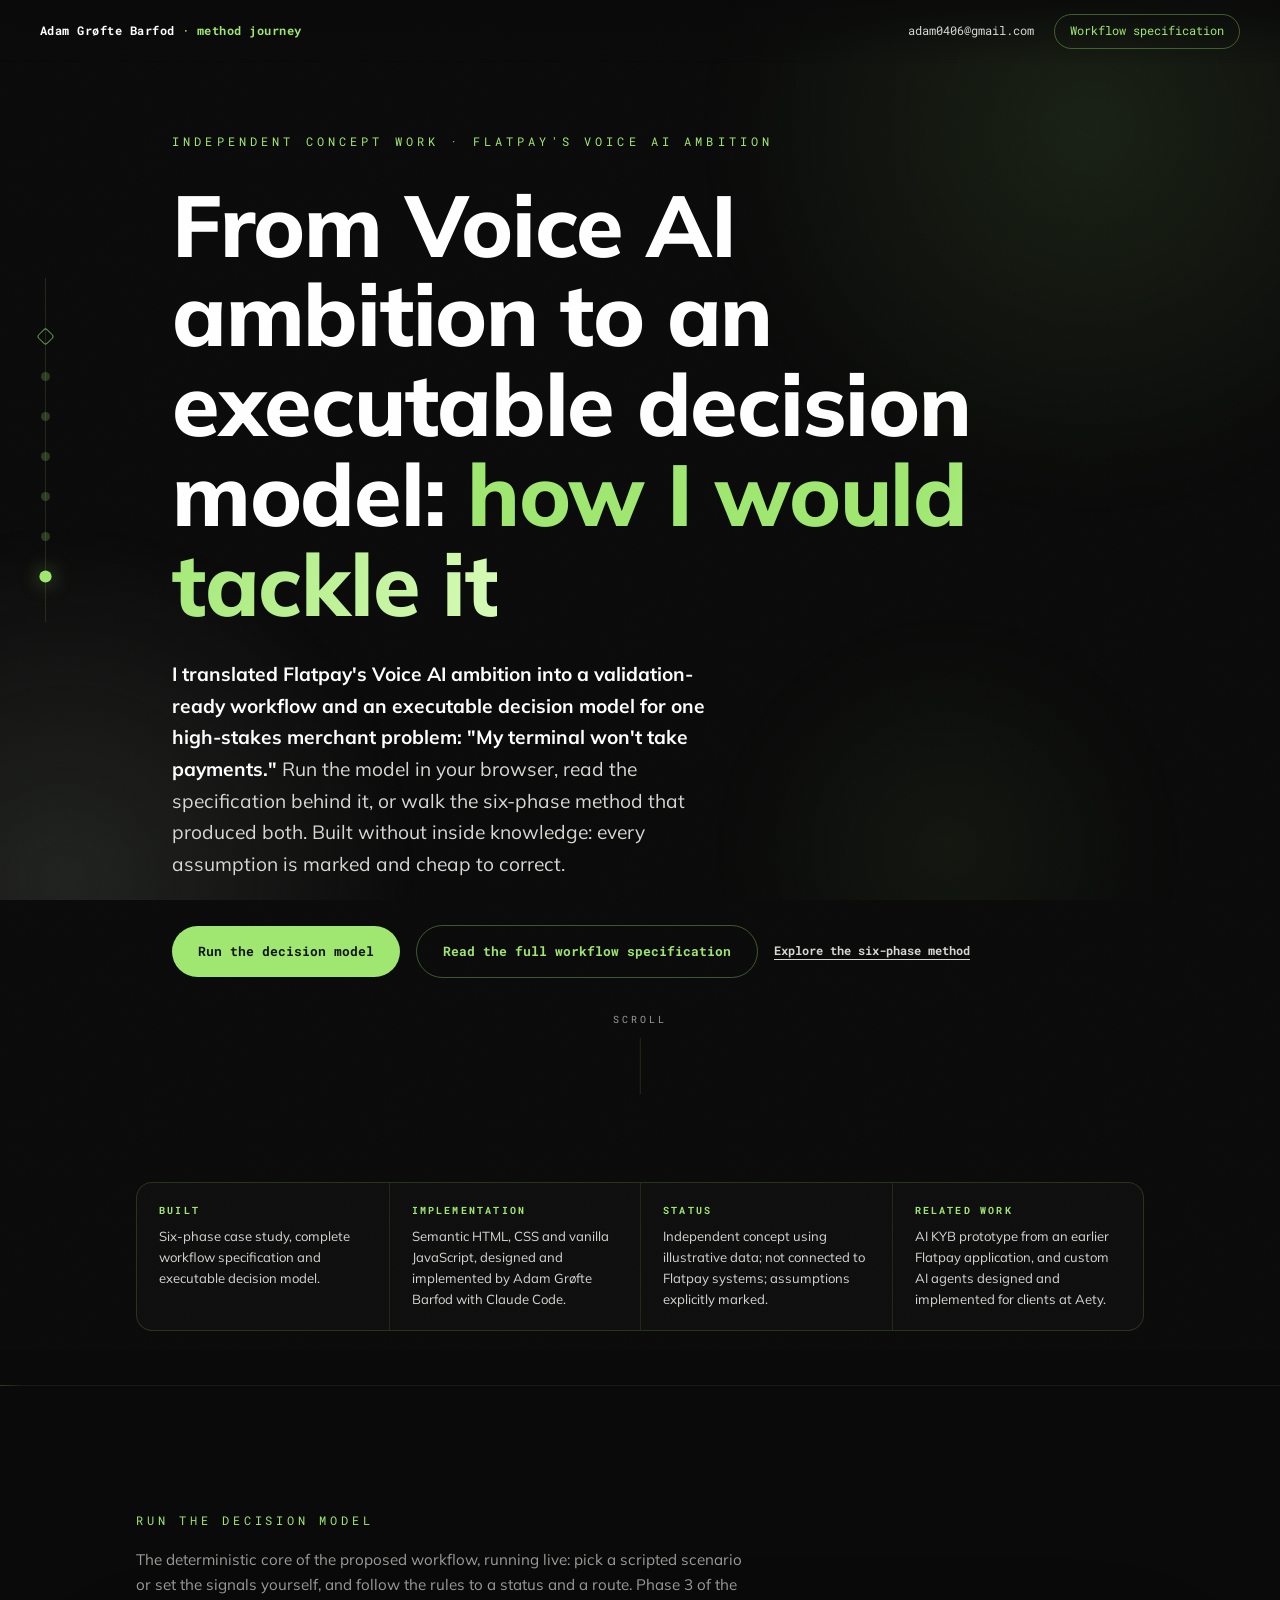
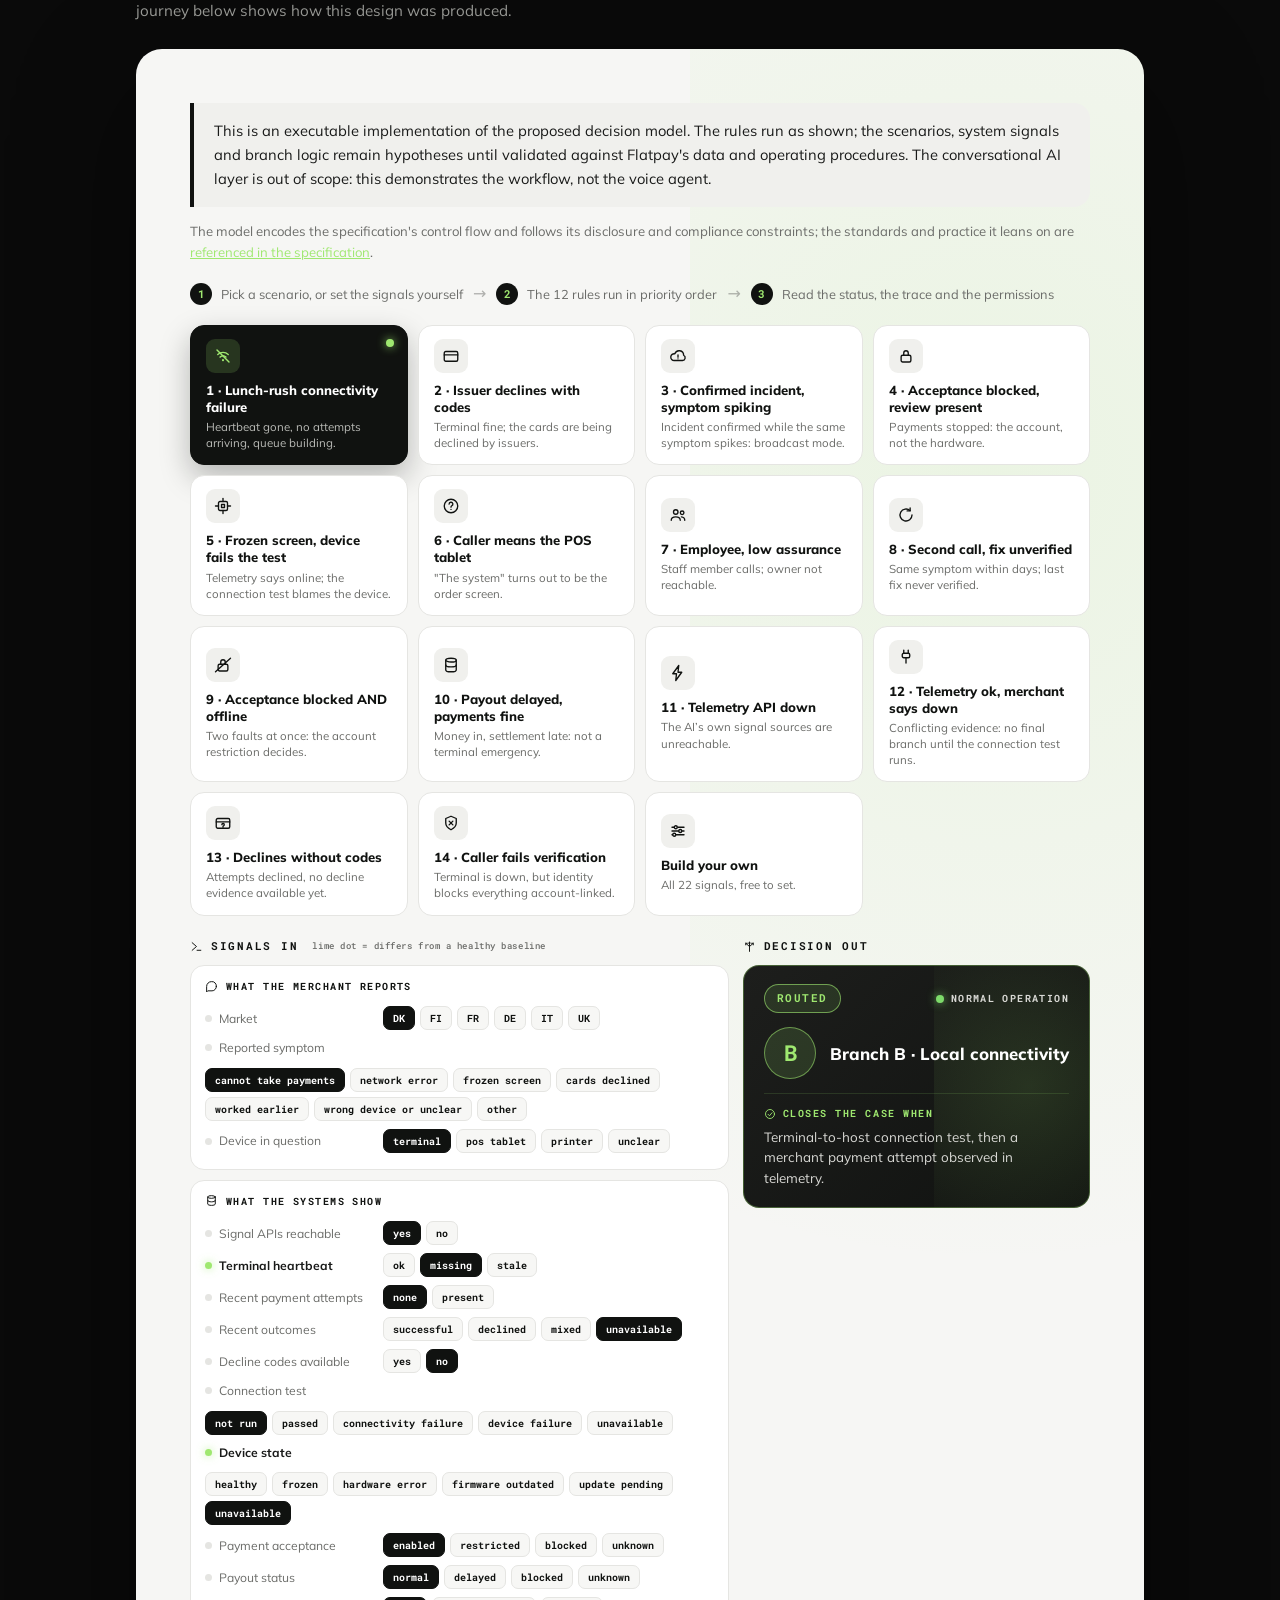
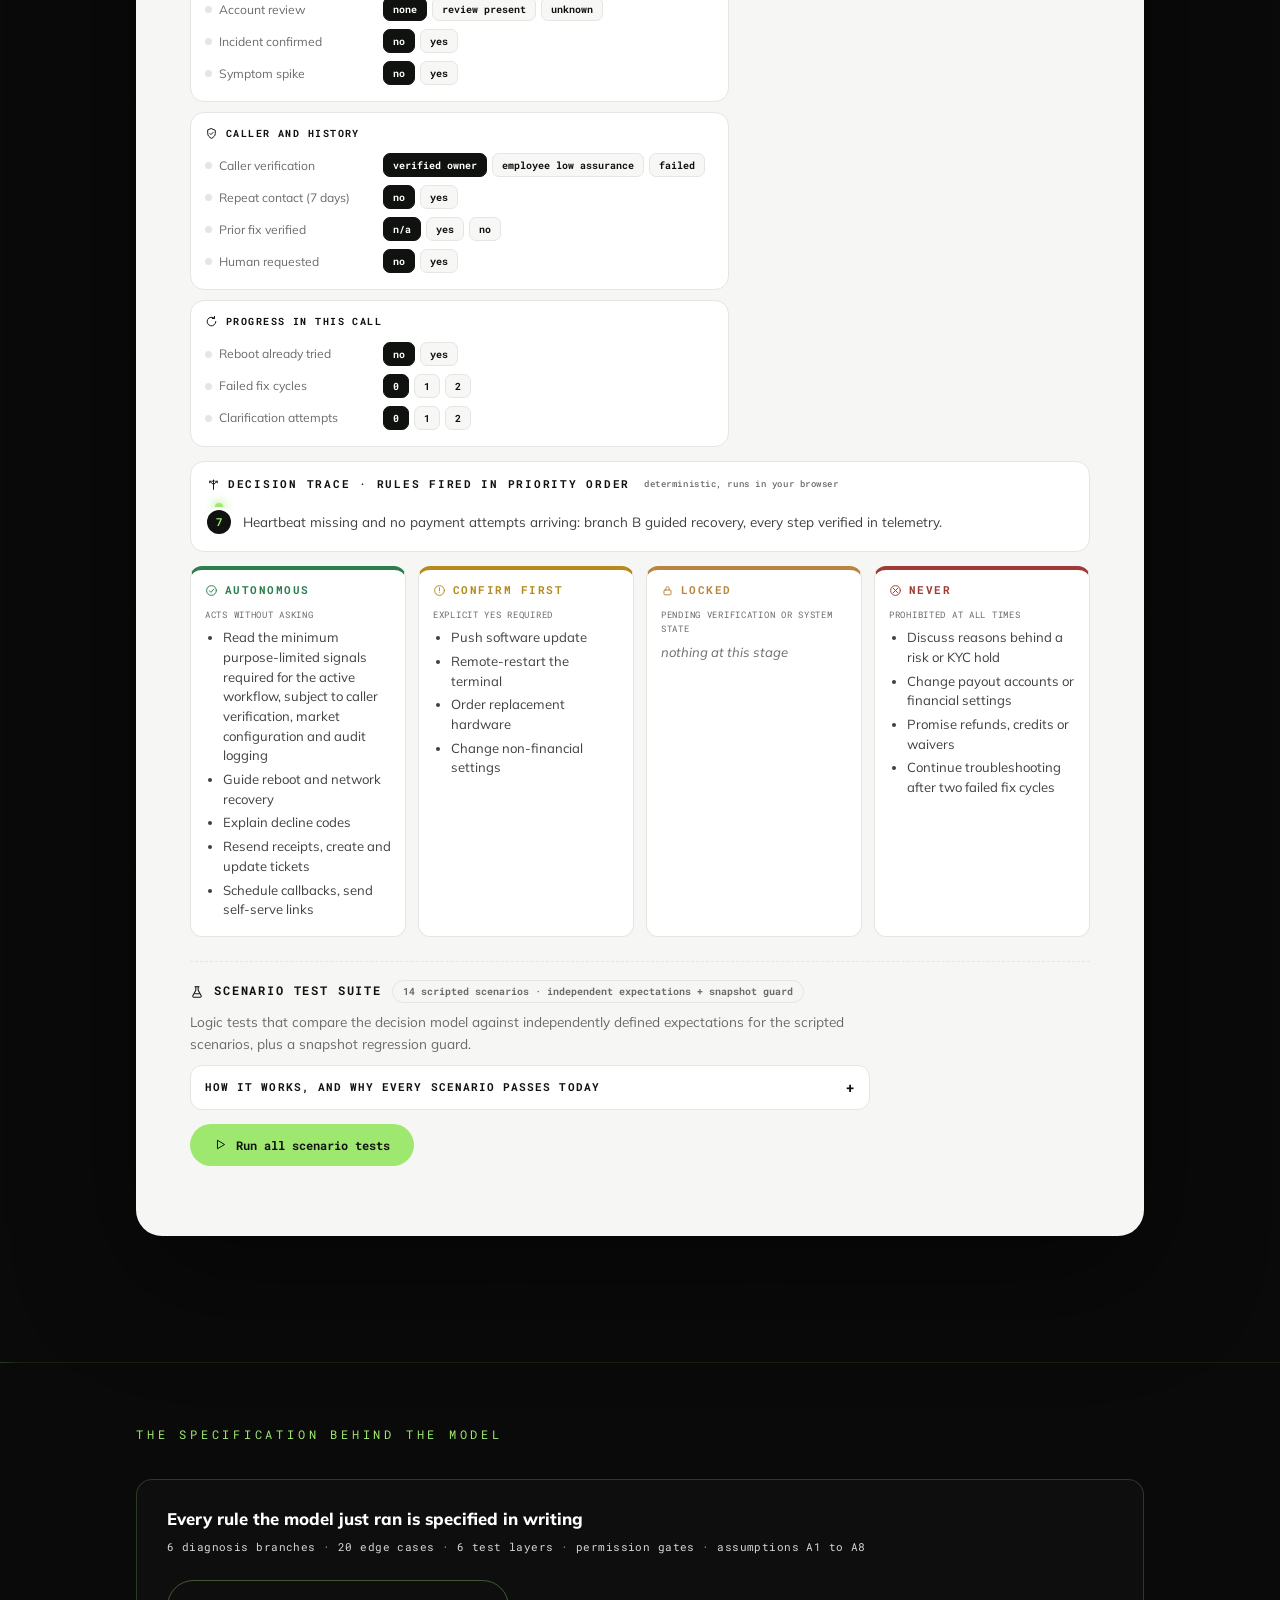
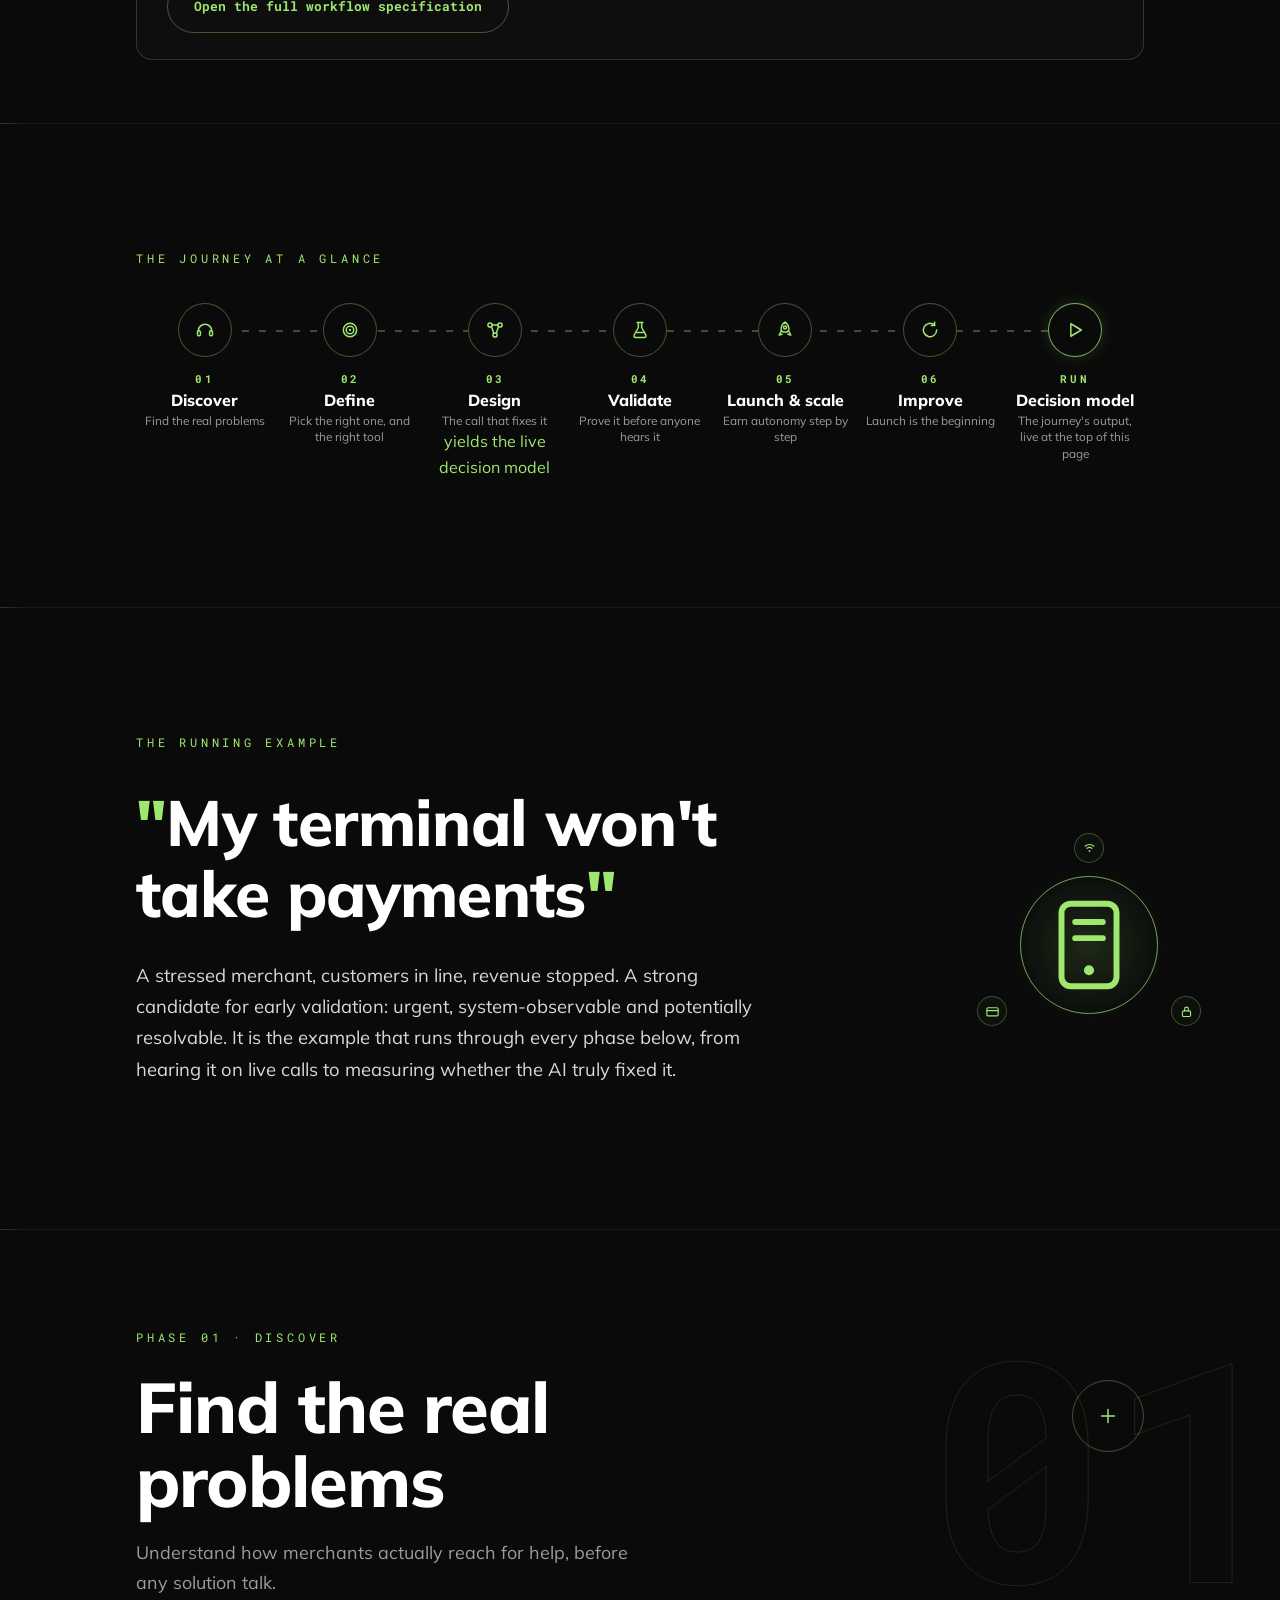
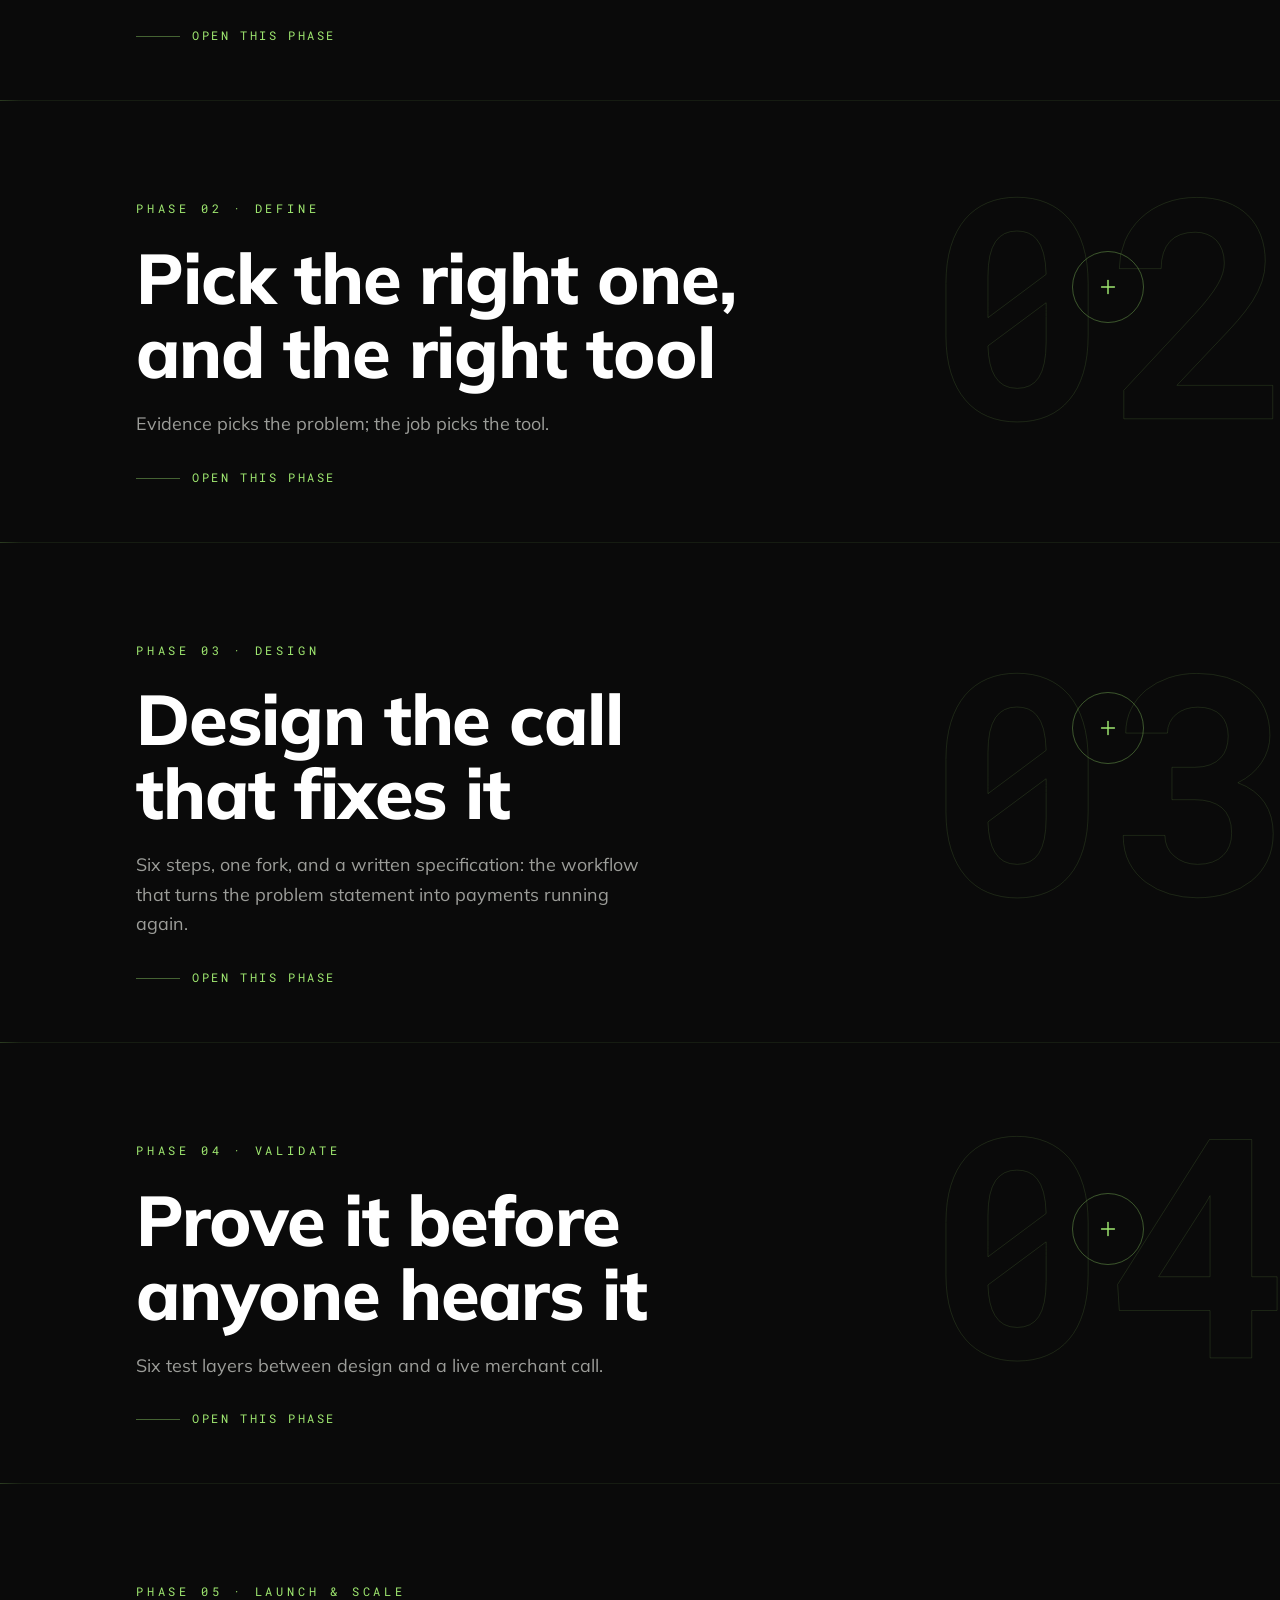
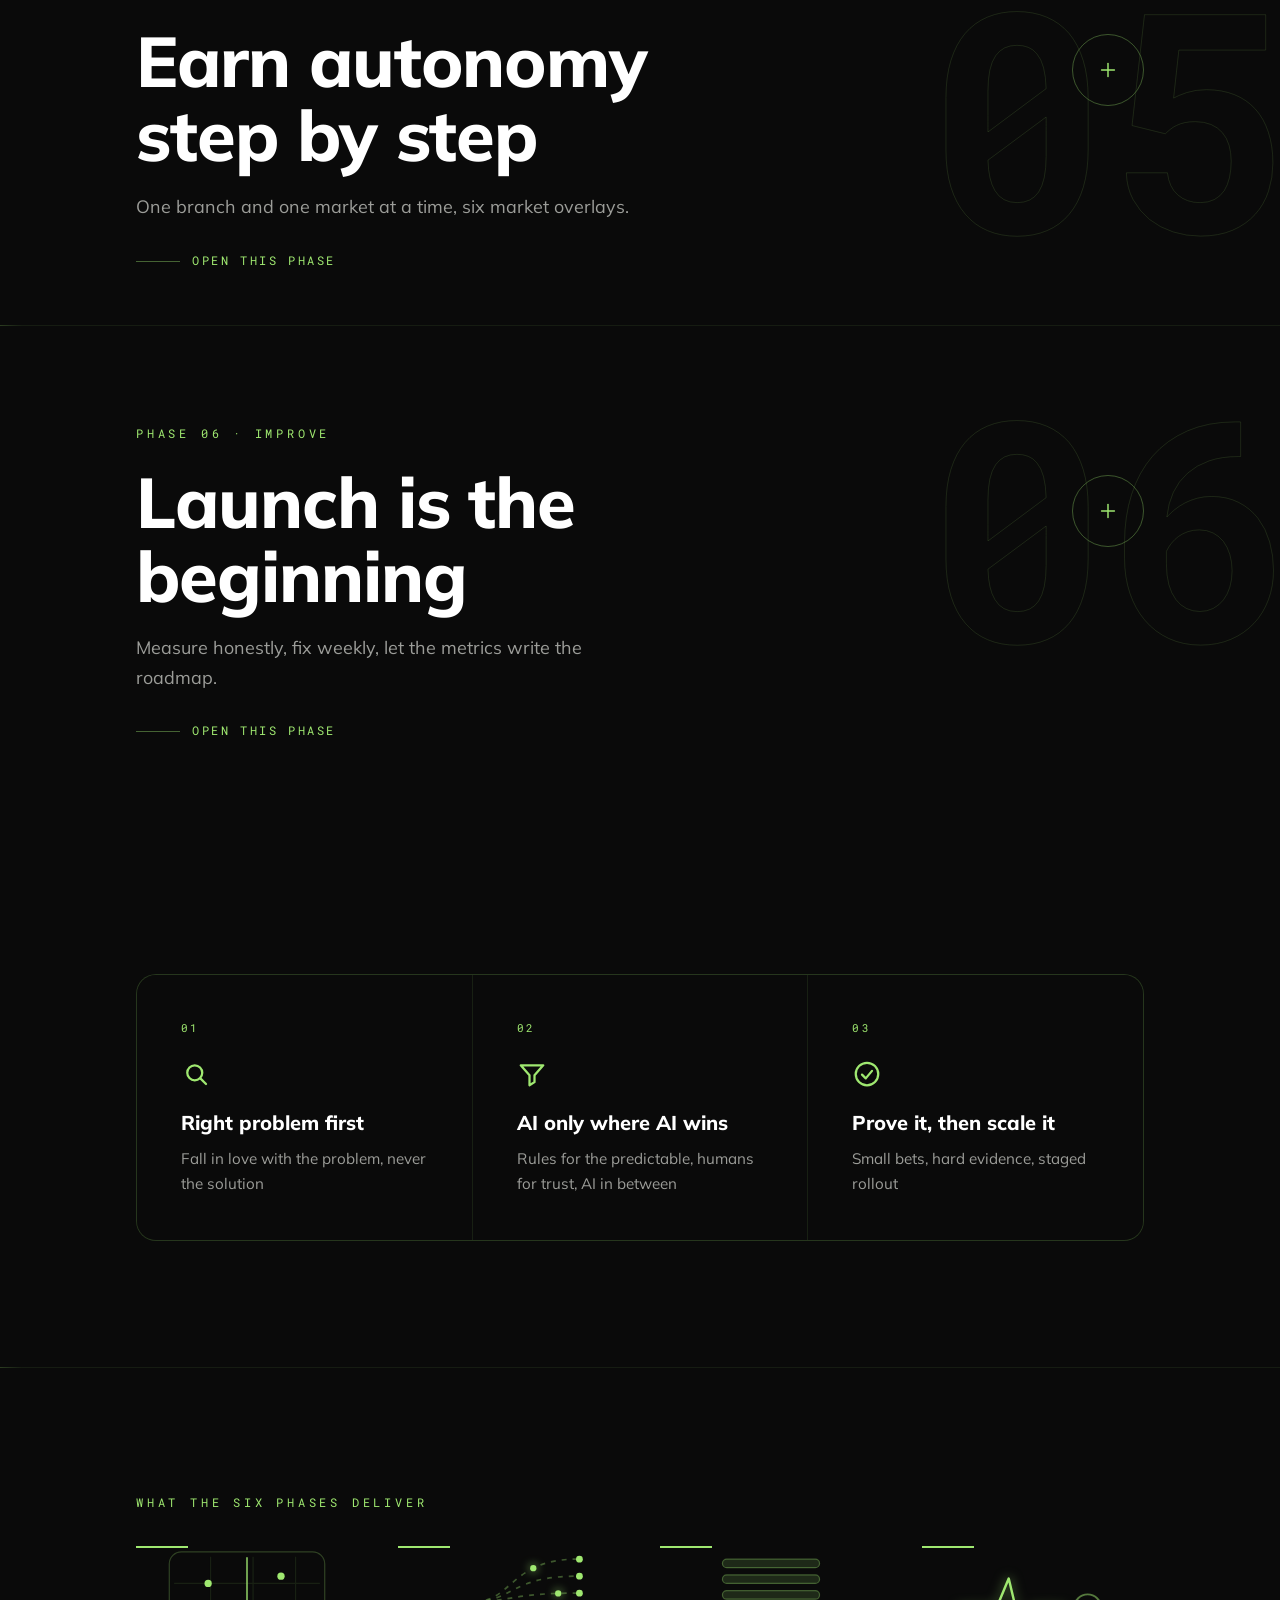
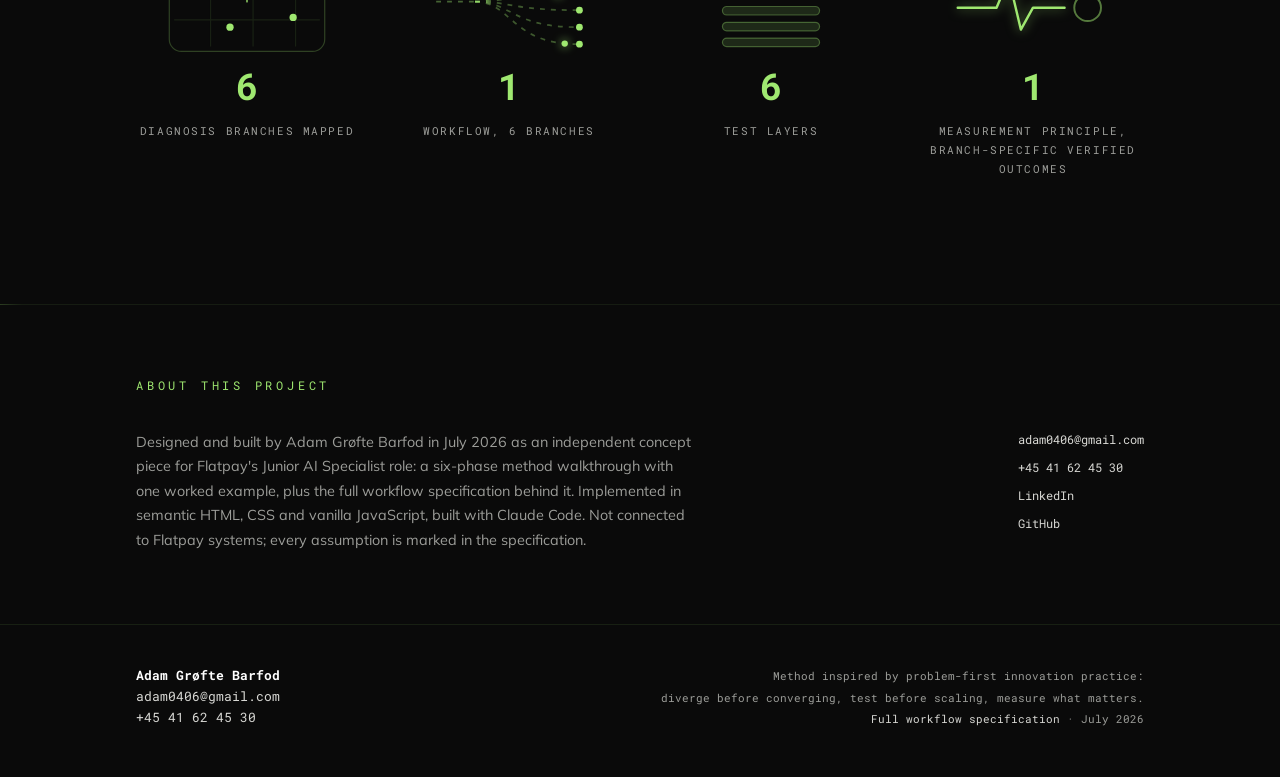
==== commit 05a5717b: "Release pass: terminology sweep, metadata refresh, notes for later Account-level restriction replace" ====
--- a/index.html
+++ b/index.html
@@ -3,10 +3,10 @@
 <head>
 <meta charset="utf-8">
 <meta name="viewport" content="width=device-width, initial-scale=1">
-<title>From merchant problem to working AI · Adam Grøfte Barfod</title>
-<meta name="description" content="How I would tackle an AI problem end to end: a six-phase method journey with one running example from Flatpay's world, 'My terminal won't take payments.'">
-<meta property="og:title" content="From merchant problem to working AI: how I would tackle it">
-<meta property="og:description" content="A six-phase method journey with one running example: 'My terminal won't take payments.' By Adam Grøfte Barfod.">
+<title>From Voice AI ambition to an executable decision model · Adam Grøfte Barfod</title>
+<meta name="description" content="Flatpay's Voice AI ambition translated into a validation-ready workflow and an executable decision model for one high-stakes merchant problem: 'My terminal won't take payments.'">
+<meta property="og:title" content="From Voice AI ambition to an executable decision model">
+<meta property="og:description" content="A validation-ready workflow, an executable decision model and the six-phase method behind them, for one running example: 'My terminal won't take payments.' By Adam Grøfte Barfod.">
 <meta property="og:type" content="website">
 <meta property="og:image" content="https://adam0406-svg.github.io/merchant-ai-roadmap/og-image.png">
 <meta property="og:image:width" content="1200">
@@ -387,7 +387,7 @@
                 </div>
                 <div class="card">
                   <svg aria-hidden="true" focusable="false" width="22" height="22" viewBox="0 0 24 24" fill="none" stroke="#101210" stroke-width="1.8" stroke-linecap="round"><circle cx="12" cy="8" r="3.5"/><path d="M5 20c0-3.5 3-5.5 7-5.5s7 2 7 5.5"/></svg>
-                  <div class="ct" style="margin-top:8px">Trust and exceptions &#8594; humans</div><div class="cc">Account holds, anger, anything twice-failed. The human path is designed, not a fallback.</div>
+                  <div class="ct" style="margin-top:8px">Trust and exceptions &#8594; humans</div><div class="cc">Account-level restrictions, anger, anything twice-failed. The human path is designed, not a fallback.</div>
                 </div>
               </div>
 
@@ -656,7 +656,7 @@
                 </div>
                 <div class="card">
                   <svg aria-hidden="true" focusable="false" width="20" height="20" viewBox="0 0 24 24" fill="none" stroke="#101210" stroke-width="1.8" stroke-linecap="round" stroke-linejoin="round"><path d="M3 5h18l-7 8v5.5l-4 2.5v-8z"/></svg>
-                  <div class="ct" style="margin-top:8px">6 · Staged pilot</div><div class="cc">Lowest-risk branches first; account holds never launch autonomous</div>
+                  <div class="ct" style="margin-top:8px">6 · Staged pilot</div><div class="cc">Lowest-risk branches first; account-level restrictions never launch autonomous</div>
                 </div>
               </div>
 
--- a/css/style.css
+++ b/css/style.css
@@ -1549,7 +1549,27 @@
 .tag { display: inline-block; font-family: var(--mono); font-weight: 700; font-size: 0.72rem; padding: 3px 12px; border-radius: 999px; color: #fff; letter-spacing: 0.03em; }
 .tag.auto { background: var(--tag-auto); }
 .tag.confirm { background: var(--tag-confirm); }
+.tag.locked { background: #8a6530; }
 .tag.never { background: var(--tag-never); }
+
+/* decision-path flowchart (workflow spec, section 3) */
+.fc-figure {
+  margin: 26px 0 10px; padding: 18px 18px 10px;
+  background: #fff; border: 1px solid #e5e5e2; border-radius: 14px;
+}
+.fc-figure svg { display: block; width: 100%; height: auto; }
+.fc-alt { margin: 12px 0 6px; background: #fbfbfa; border: 1px solid #e5e5e2; border-radius: 12px; }
+.fc-alt summary {
+  cursor: pointer; padding: 10px 14px; list-style: none;
+  font-family: var(--mono); font-size: 0.68rem; font-weight: 700;
+  letter-spacing: 0.1em; text-transform: uppercase; color: #2b2c2a;
+}
+.fc-alt summary::-webkit-details-marker { display: none; }
+.fc-alt summary::after { content: "+"; float: right; }
+.fc-alt[open] summary::after { content: "\2212"; }
+.fc-alt summary:focus-visible { outline: 2px solid #2b2c2a; outline-offset: -2px; }
+.fc-alt ol { margin: 0 16px 14px; padding-left: 20px; font-size: 0.86rem; color: #3f403e; line-height: 1.65; }
+.fc-alt li { margin-bottom: 6px; }
 
 .mkt { display: inline-block; background: var(--card); border: 1px solid var(--border); border-radius: 8px; padding: 5px 11px; font-family: var(--mono); font-weight: 700; font-size: 0.82rem; color: var(--green); margin: 0 6px 6px 0; }
 
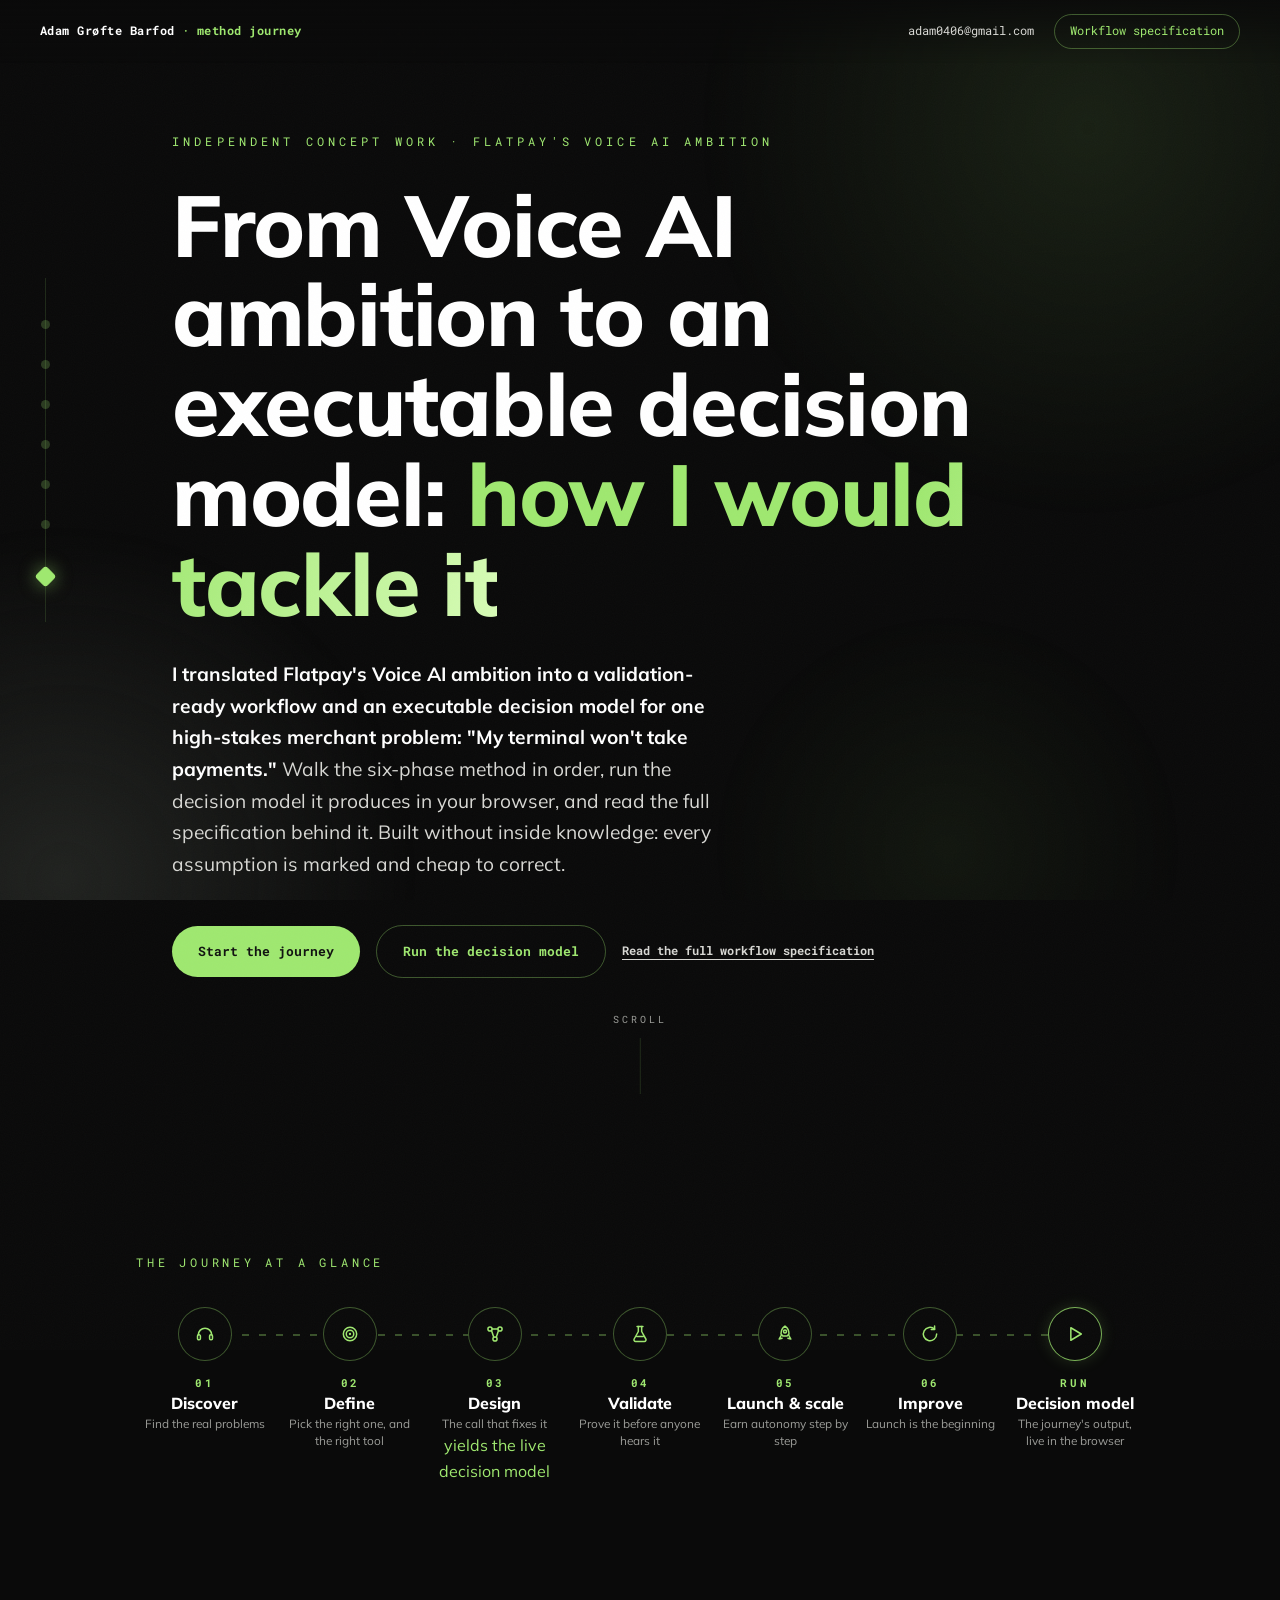
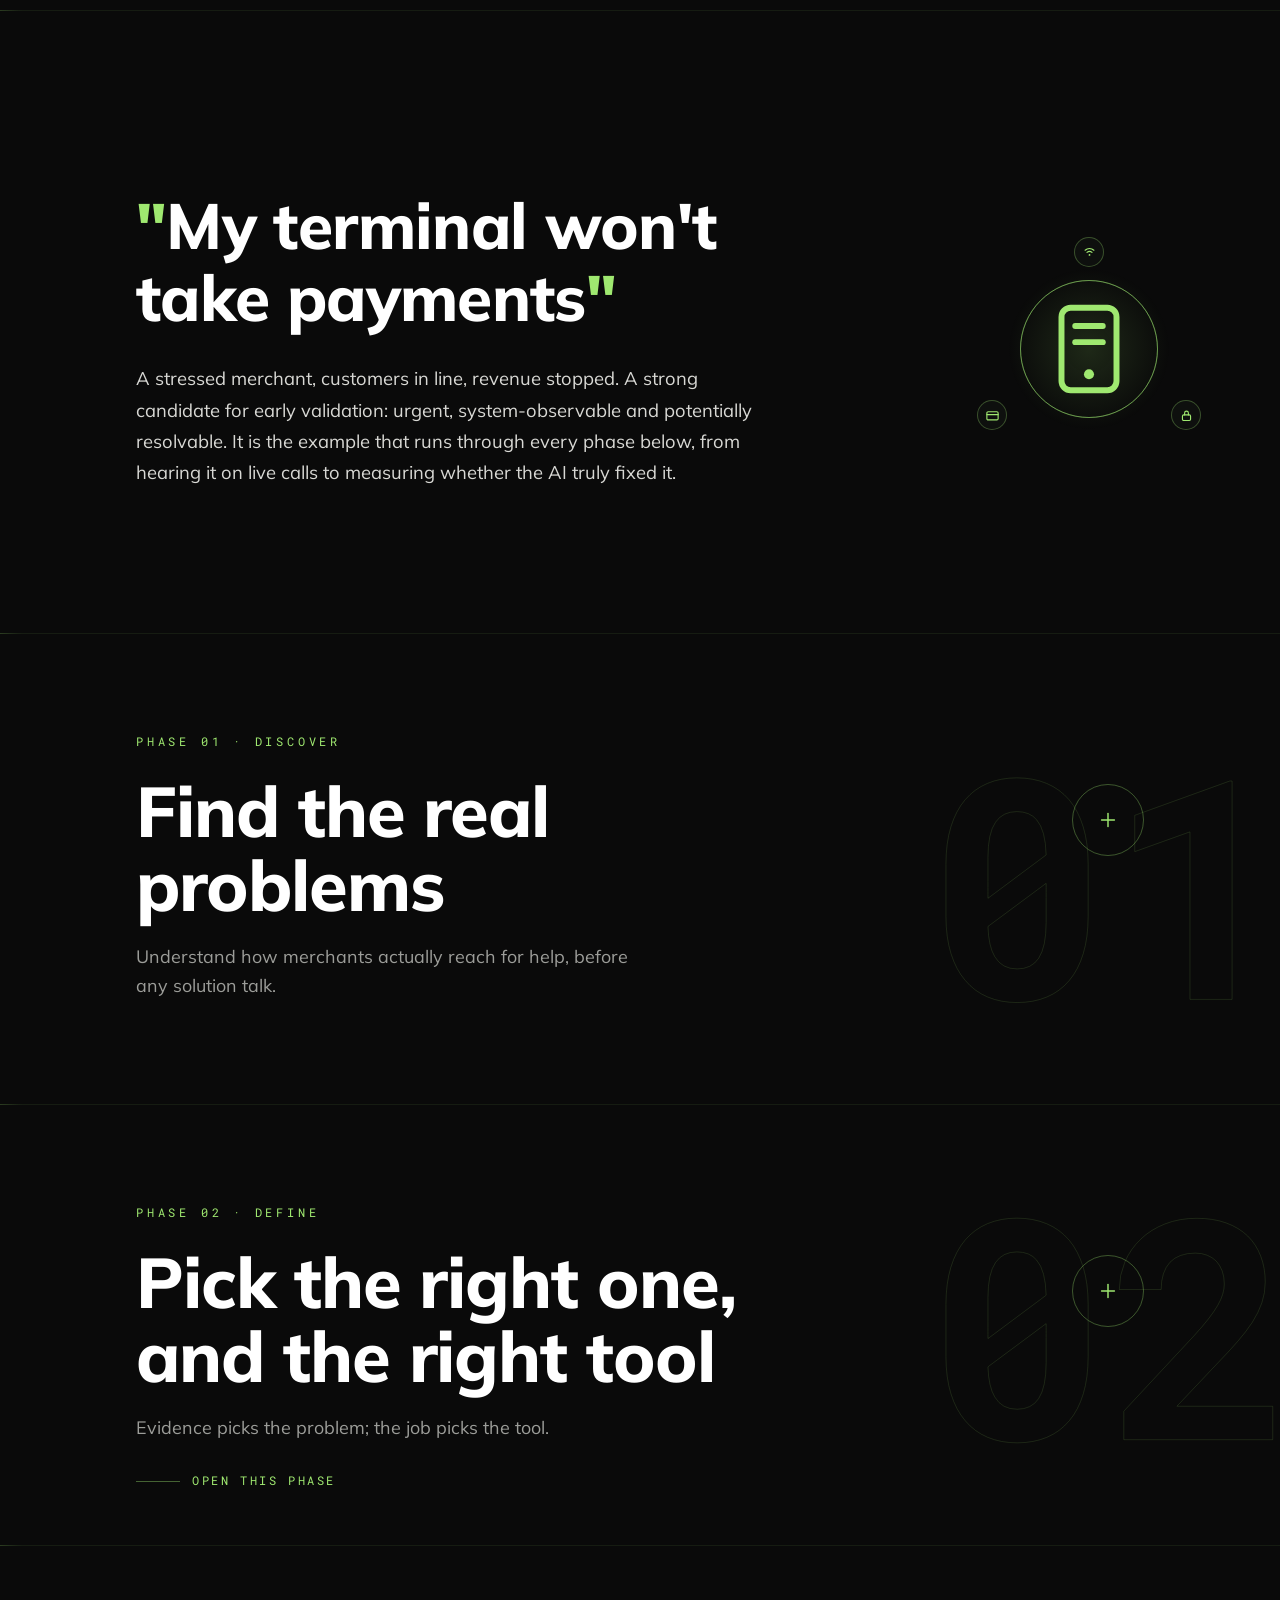
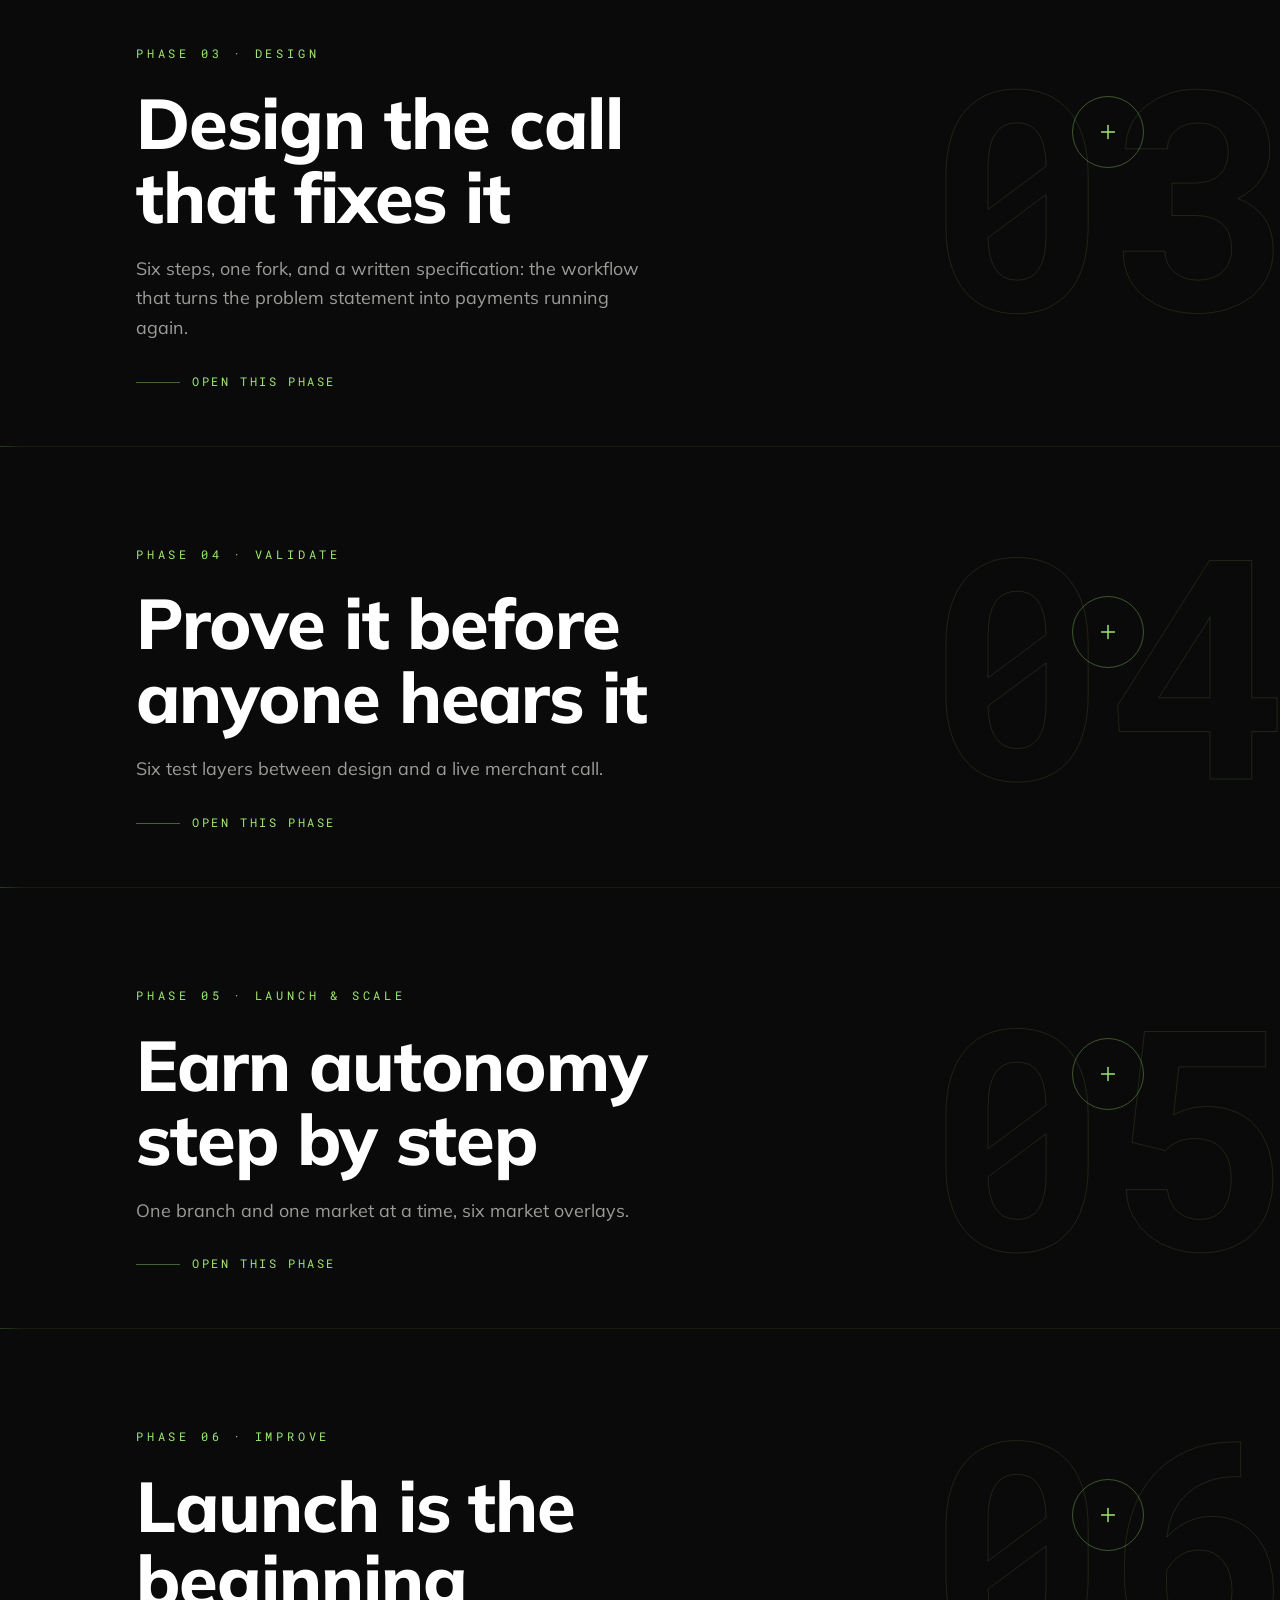
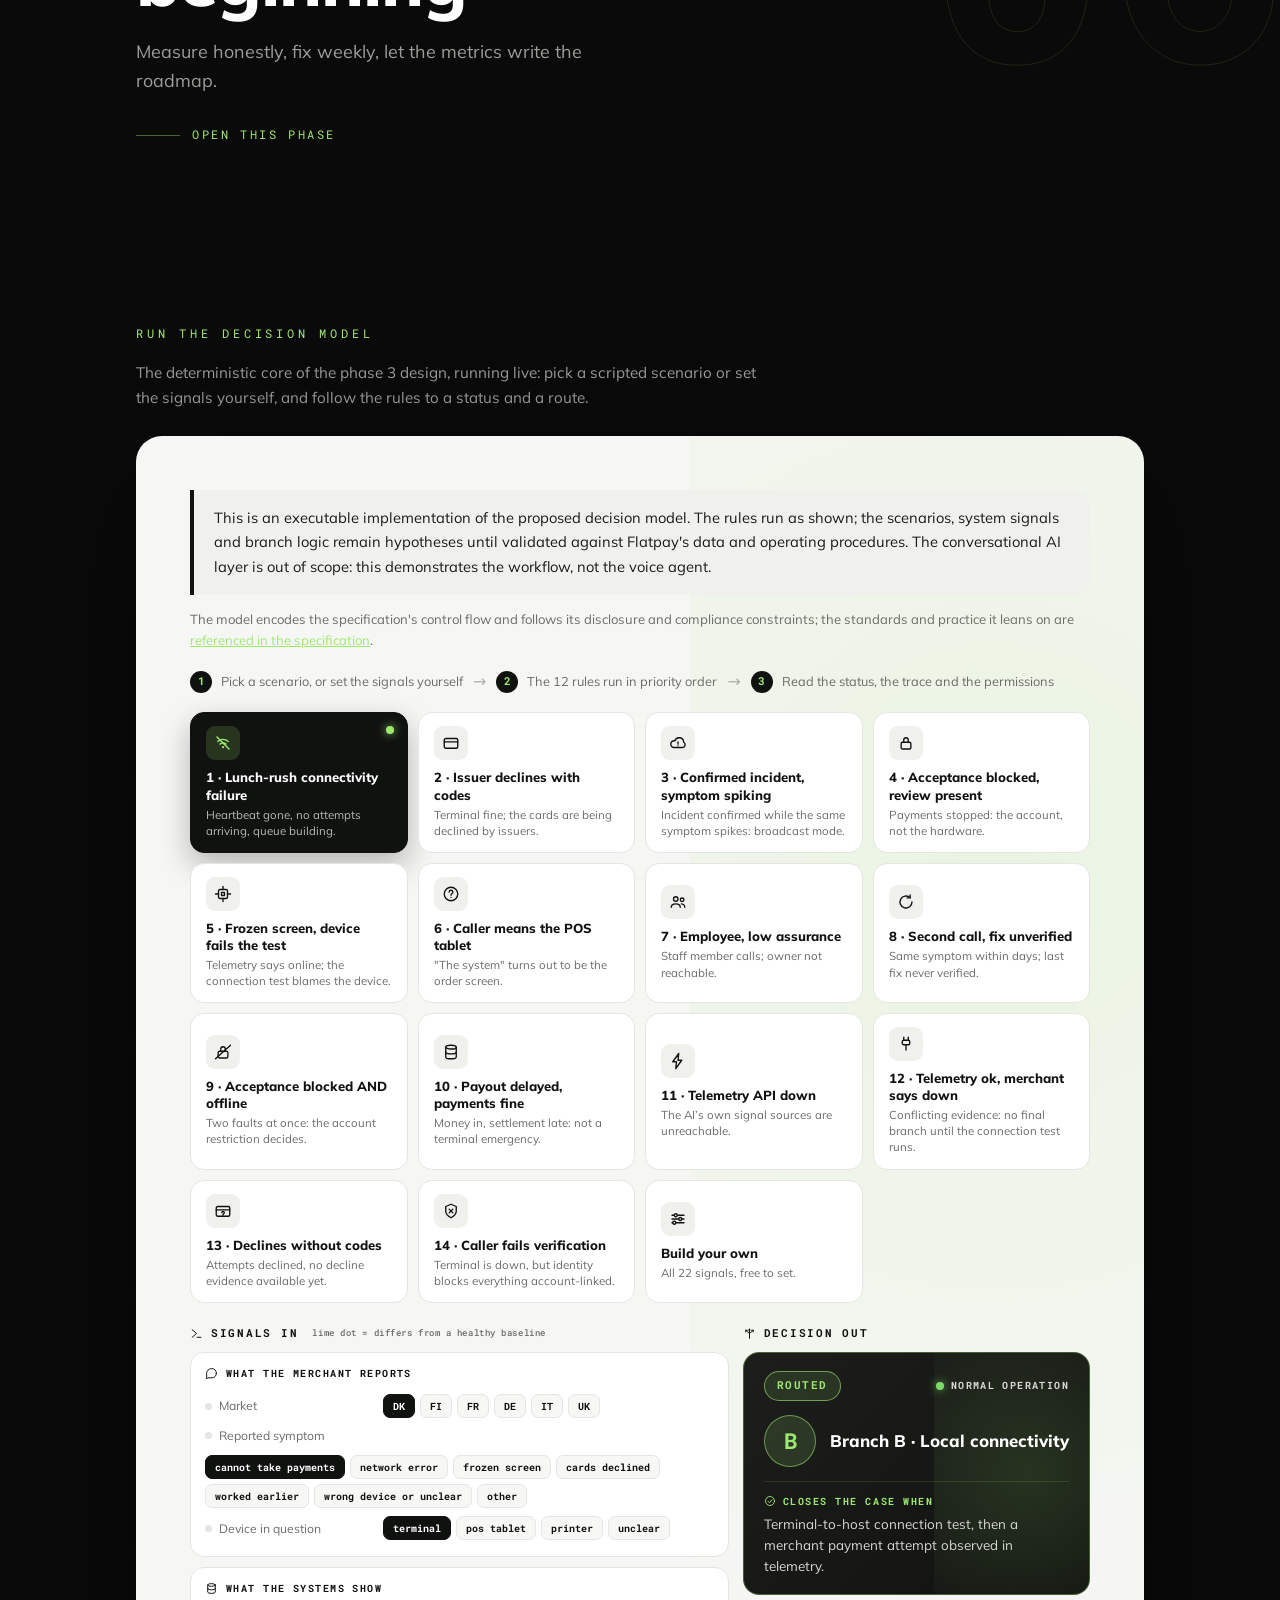
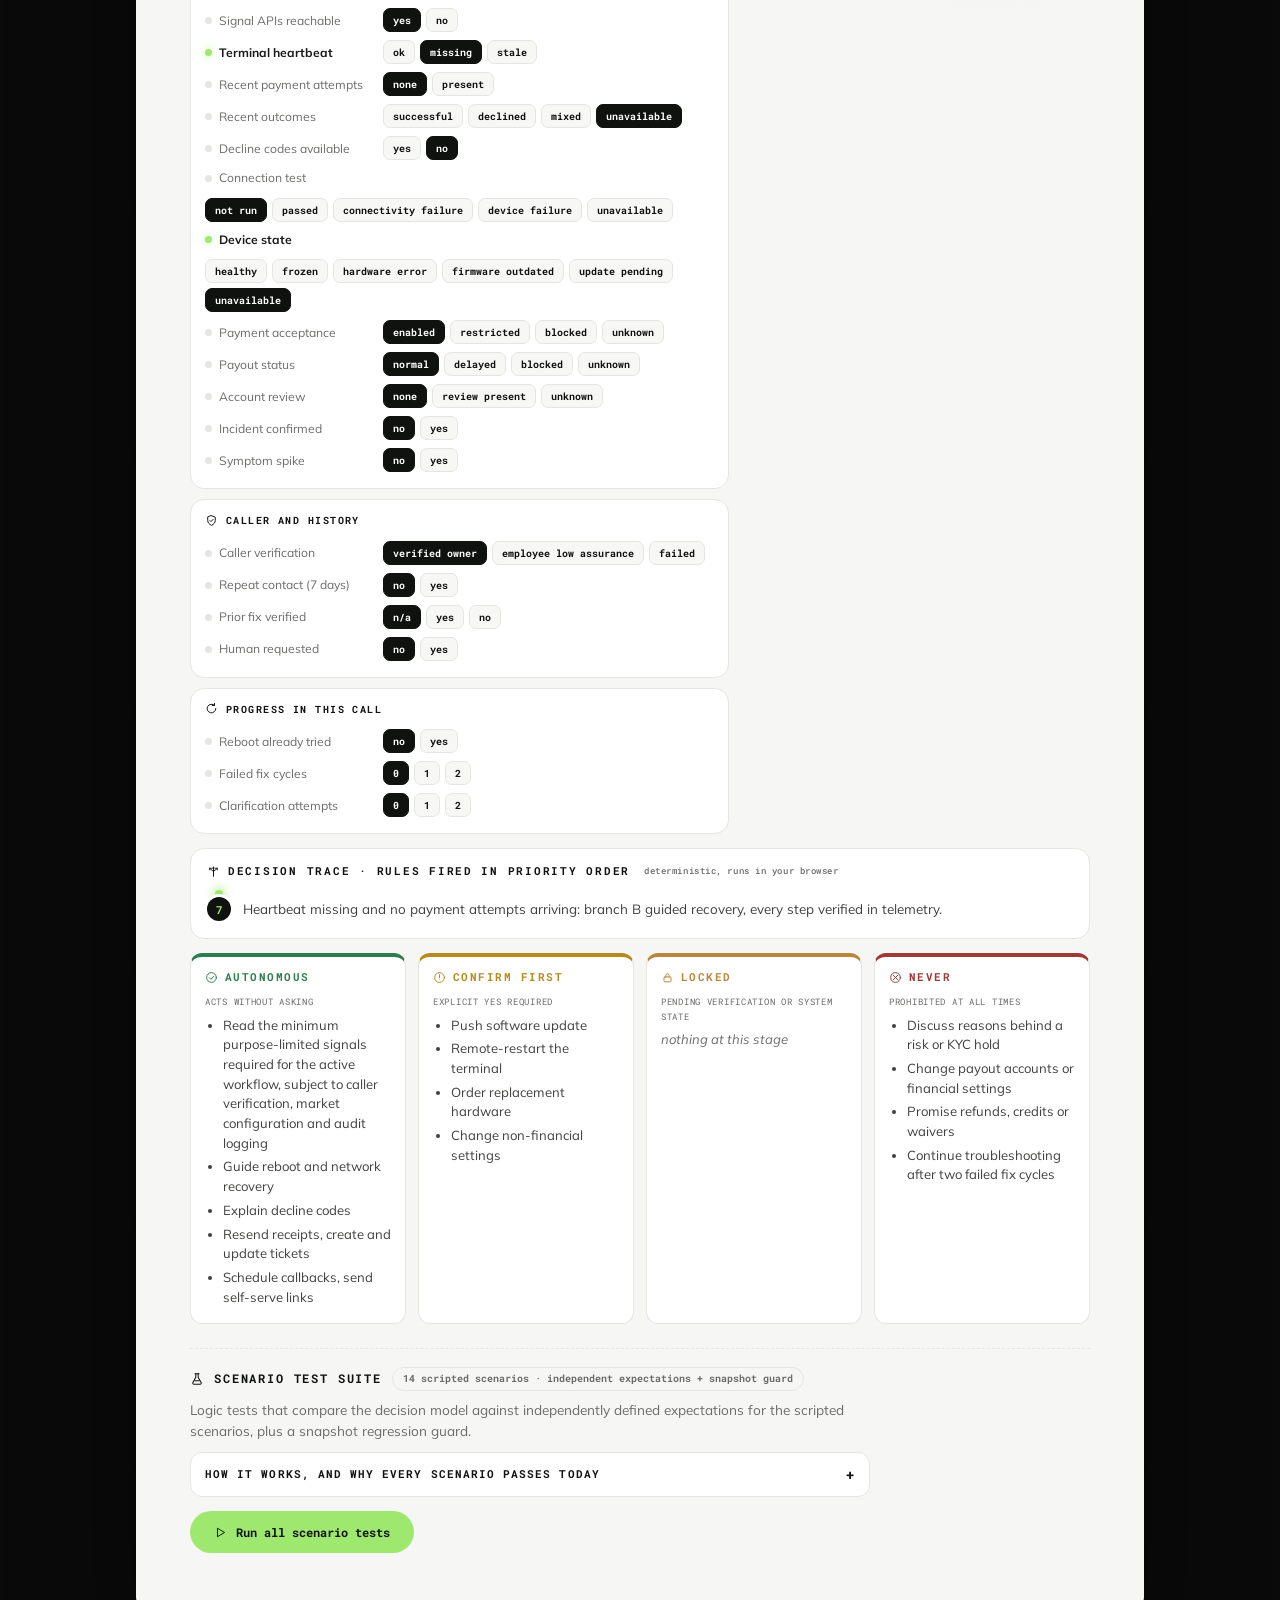
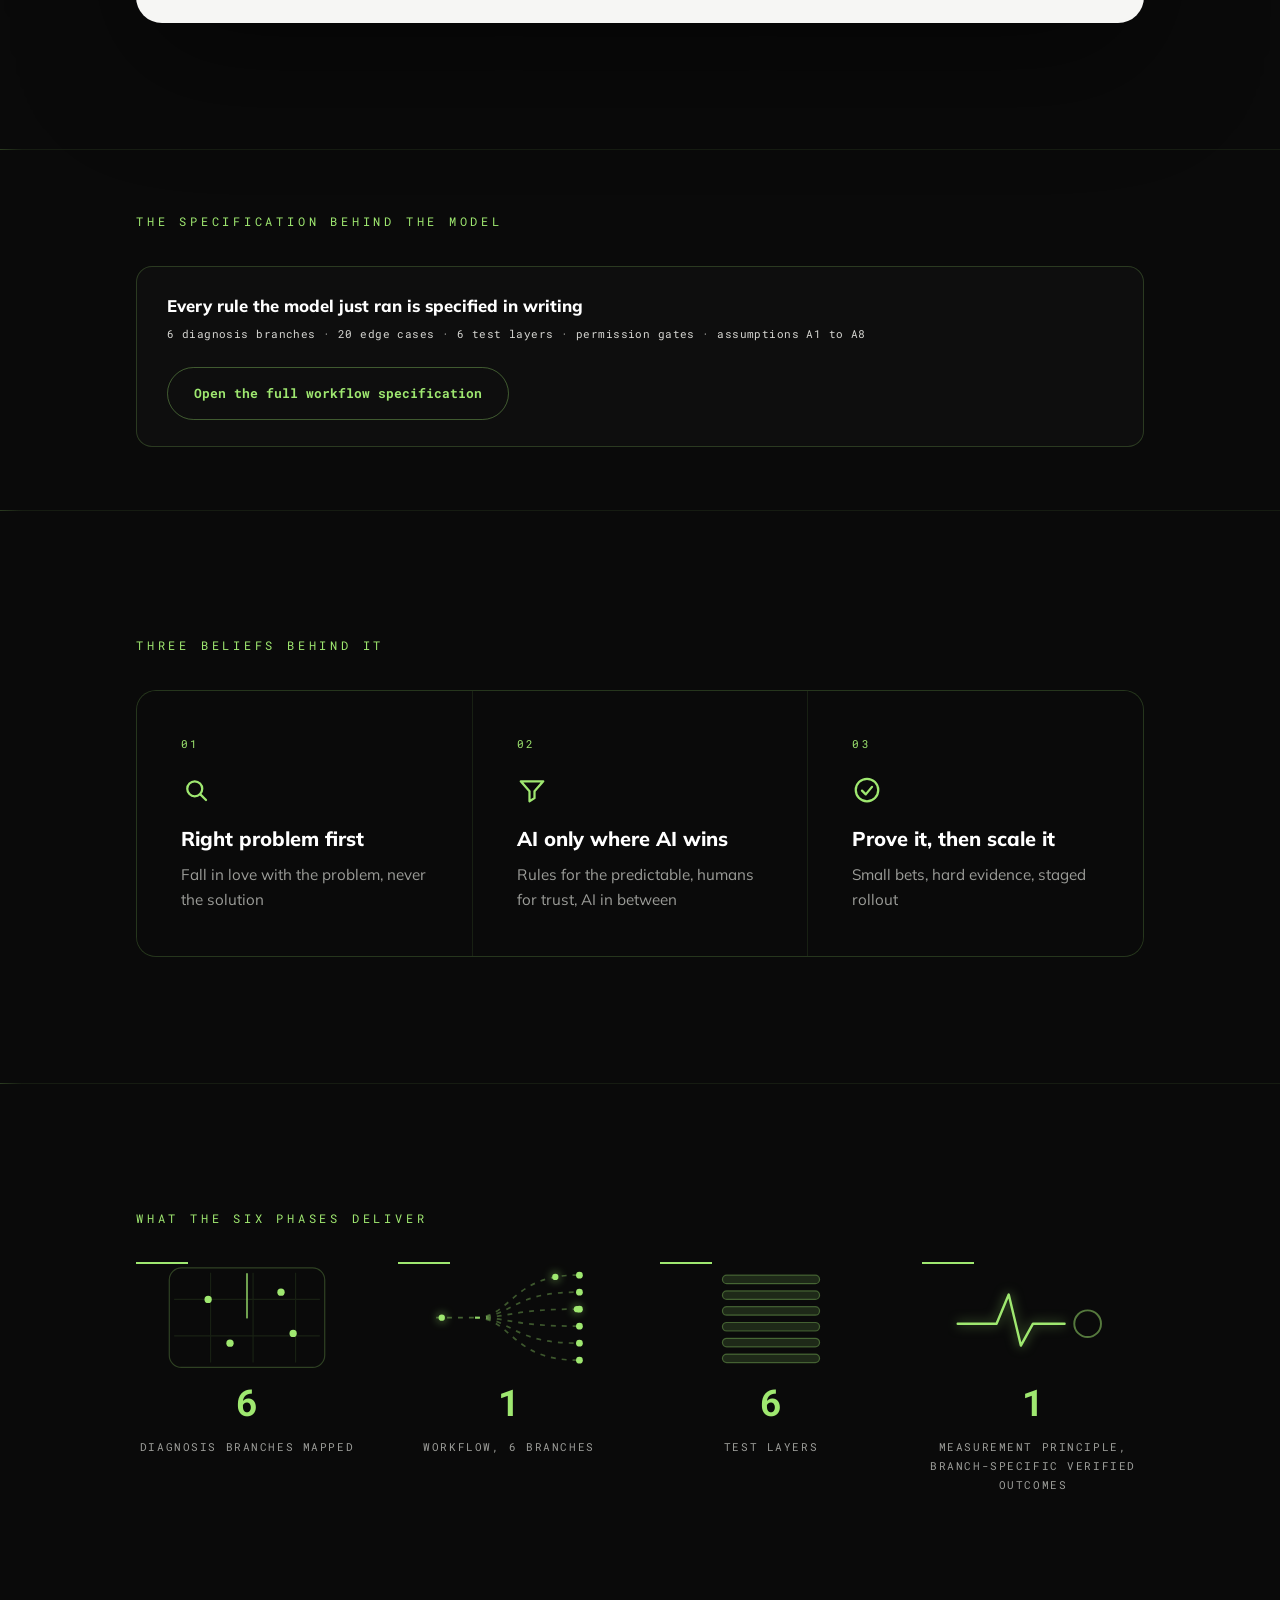
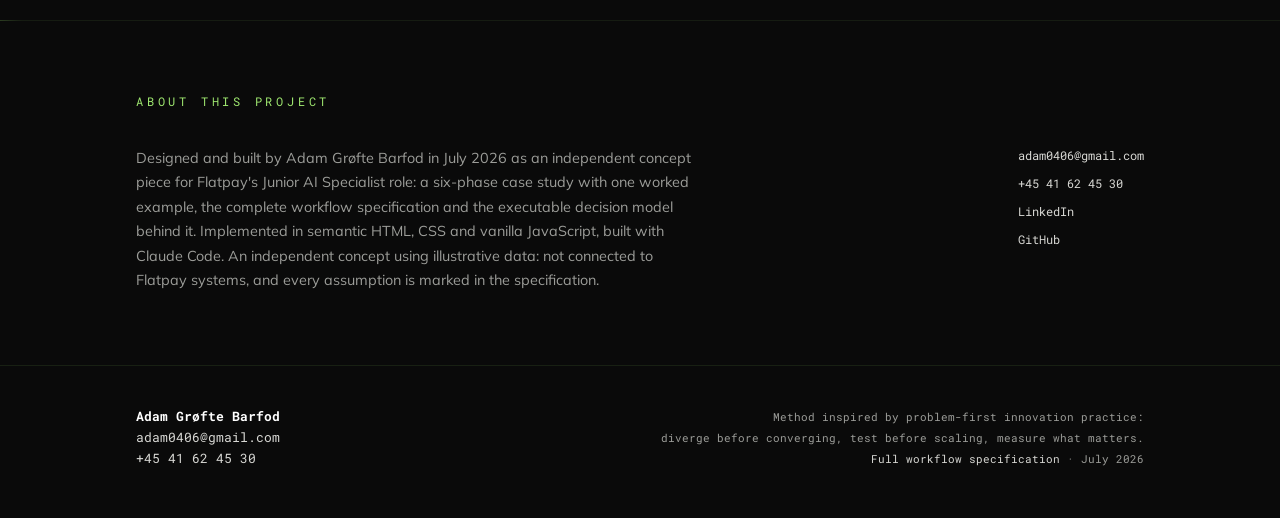
==== commit c86370e1: "Chronological journey restored; flowchart rebuilt as a console panel The proof strip is gone: relate" ====
--- a/index.html
+++ b/index.html
@@ -39,13 +39,13 @@
 </header>
 
 <nav class="rail" aria-label="Phases">
-  <a class="rail-sim" href="#simulator" aria-label="Run the decision model" data-tip="Decision model · run the workflow live"></a>
   <a href="#phase-1" aria-label="Phase 1, Discover" data-tip="Phase 01 · Discover: find the real problems"></a>
   <a href="#phase-2" aria-label="Phase 2, Define" data-tip="Phase 02 · Define: pick the right one, and the right tool"></a>
   <a href="#phase-3" aria-label="Phase 3, Design" data-tip="Phase 03 · Design: the call that fixes it"></a>
   <a href="#phase-4" aria-label="Phase 4, Validate" data-tip="Phase 04 · Validate: prove it before anyone hears it"></a>
   <a href="#phase-5" aria-label="Phase 5, Launch and scale" data-tip="Phase 05 · Launch &amp; scale: earn autonomy step by step"></a>
   <a href="#phase-6" aria-label="Phase 6, Improve" data-tip="Phase 06 · Improve: launch is the beginning"></a>
+  <a class="rail-sim" href="#simulator" aria-label="Run the decision model" data-tip="Decision model · run the workflow live"></a>
 </nav>
 
 <main id="top">
@@ -55,71 +55,16 @@
     <div class="container">
       <p class="kicker rv">Independent concept work · Flatpay's Voice AI ambition</p>
       <h1 class="rv" style="--d:.1s">From Voice AI ambition to an executable decision model: <span class="q">how I would tackle it</span></h1>
-      <p class="sub rv" style="--d:.2s"><b>I translated Flatpay's Voice AI ambition into a validation-ready workflow and an executable decision model for one high-stakes merchant problem:</b> <b>"My terminal won't take payments."</b> Run the model in your browser, read the specification behind it, or walk the six-phase method that produced both. Built without inside knowledge: every assumption is marked and cheap to correct.</p>
+      <p class="sub rv" style="--d:.2s"><b>I translated Flatpay's Voice AI ambition into a validation-ready workflow and an executable decision model for one high-stakes merchant problem:</b> <b>"My terminal won't take payments."</b> Walk the six-phase method in order, run the decision model it produces in your browser, and read the full specification behind it. Built without inside knowledge: every assumption is marked and cheap to correct.</p>
       <div class="hero-actions rv" style="--d:.3s">
-        <a class="btn solid" href="#simulator">Run the decision model</a>
-        <a class="btn ghost js-holo" href="workflow.html">Read the full workflow specification</a>
-        <a class="hero-textlink" href="#overview">Explore the six-phase method</a>
+        <a class="btn solid" href="#overview">Start the journey</a>
+        <a class="btn ghost" href="#simulator">Run the decision model</a>
+        <a class="hero-textlink js-holo" href="workflow.html">Read the full workflow specification</a>
       </div>
     </div>
     <div class="scroll-cue" aria-hidden="true">
       <span>Scroll</span>
       <span class="line"></span>
-    </div>
-  </section>
-
-  <!-- ============ PROOF STRIP ============ -->
-  <section class="sec proof" id="proof">
-    <div class="container">
-      <div class="proof-strip rv">
-        <div class="proof-cell">
-          <span class="proof-h">Built</span>
-          <p>Six-phase case study, complete workflow specification and executable decision model.</p>
-        </div>
-        <div class="proof-cell">
-          <span class="proof-h">Implementation</span>
-          <p>Semantic HTML, CSS and vanilla JavaScript, designed and implemented by Adam Grøfte Barfod with Claude Code.</p>
-        </div>
-        <div class="proof-cell">
-          <span class="proof-h">Status</span>
-          <p>Independent concept using illustrative data; not connected to Flatpay systems; assumptions explicitly marked.</p>
-        </div>
-        <div class="proof-cell">
-          <span class="proof-h">Related work</span>
-          <p>AI KYB prototype from an earlier Flatpay application, and custom AI agents designed and implemented for clients at Aety.</p>
-        </div>
-      </div>
-    </div>
-  </section>
-
-  <!-- ============ DECISION MODEL SIMULATOR ============ -->
-  <section class="sec" id="simulator">
-    <div class="container">
-      <p class="sec-label rv">Run the decision model</p>
-      <p class="sim-intro rv" style="--d:.05s">The deterministic core of the proposed workflow, running live: pick a scripted scenario or set the signals yourself, and follow the rules to a status and a route. Phase 3 of the journey below shows how this design was produced.</p>
-      <div class="sim-paper rv" style="--d:.1s">
-        <p class="sim-honesty">This is an executable implementation of the proposed decision model. The rules run as shown; the scenarios, system signals and branch logic remain hypotheses until validated against Flatpay's data and operating procedures. The conversational AI layer is out of scope: this demonstrates the workflow, not the voice agent.</p>
-        <p class="sim-refs">The model encodes the specification's control flow and follows its disclosure and compliance constraints; the standards and practice it leans on are <a href="workflow.html#s11">referenced in the specification</a>.</p>
-        <div class="sim-nojs card">
-          <div class="ct">The interactive decision model needs JavaScript</div>
-          <div class="cc">With scripts off you still have the full logic in writing: the decision table, branch playbooks and gates are specified in <a href="workflow.html">the full workflow specification</a>.</div>
-        </div>
-        <div id="sim-app"></div>
-      </div>
-    </div>
-  </section>
-
-  <!-- ============ THE SPECIFICATION BEHIND THE MODEL ============ -->
-  <section class="sec speclink">
-    <div class="container">
-      <p class="sec-label rv">The specification behind the model</p>
-      <div class="speclink-box rv" style="--d:.1s">
-        <div class="speclink-main">
-          <span class="sl-t">Every rule the model just ran is specified in writing</span>
-          <span class="sl-c">6 diagnosis branches · 20 edge cases · 6 test layers · permission gates · assumptions A1 to A8</span>
-        </div>
-        <a class="btn ghost js-holo" href="workflow.html">Open the full workflow specification</a>
-      </div>
     </div>
   </section>
 
@@ -170,7 +115,7 @@
           <span class="ov-dot"><svg aria-hidden="true" focusable="false" width="20" height="20" viewBox="0 0 24 24" fill="none" stroke="currentColor" stroke-width="1.8" stroke-linecap="round" stroke-linejoin="round"><polygon points="7 4.5 19.5 12 7 19.5"/></svg></span>
           <span class="ov-num">RUN</span>
           <span class="ov-name">Decision model</span>
-          <span class="ov-cap">The journey's output, live at the top of this page</span>
+          <span class="ov-cap">The journey's output, live in the browser</span>
         </a>
       </div>
     </div>
@@ -913,6 +858,37 @@
 
   </div>
 
+  <!-- ============ DECISION MODEL SIMULATOR ============ -->
+  <section class="sec" id="simulator">
+    <div class="container">
+      <p class="sec-label rv">Run the decision model</p>
+      <p class="sim-intro rv" style="--d:.05s">The deterministic core of the phase 3 design, running live: pick a scripted scenario or set the signals yourself, and follow the rules to a status and a route.</p>
+      <div class="sim-paper rv" style="--d:.1s">
+        <p class="sim-honesty">This is an executable implementation of the proposed decision model. The rules run as shown; the scenarios, system signals and branch logic remain hypotheses until validated against Flatpay's data and operating procedures. The conversational AI layer is out of scope: this demonstrates the workflow, not the voice agent.</p>
+        <p class="sim-refs">The model encodes the specification's control flow and follows its disclosure and compliance constraints; the standards and practice it leans on are <a href="workflow.html#s11">referenced in the specification</a>.</p>
+        <div class="sim-nojs card">
+          <div class="ct">The interactive decision model needs JavaScript</div>
+          <div class="cc">With scripts off you still have the full logic in writing: the decision table, branch playbooks and gates are specified in <a href="workflow.html">the full workflow specification</a>.</div>
+        </div>
+        <div id="sim-app"></div>
+      </div>
+    </div>
+  </section>
+
+  <!-- ============ THE SPECIFICATION BEHIND THE MODEL ============ -->
+  <section class="sec speclink">
+    <div class="container">
+      <p class="sec-label rv">The specification behind the model</p>
+      <div class="speclink-box rv" style="--d:.1s">
+        <div class="speclink-main">
+          <span class="sl-t">Every rule the model just ran is specified in writing</span>
+          <span class="sl-c">6 diagnosis branches · 20 edge cases · 6 test layers · permission gates · assumptions A1 to A8</span>
+        </div>
+        <a class="btn ghost js-holo" href="workflow.html">Open the full workflow specification</a>
+      </div>
+    </div>
+  </section>
+
   <!-- ============ THREE BELIEFS ============ -->
   <section class="sec">
     <div class="container">
@@ -1014,7 +990,7 @@
     <div class="container">
       <p class="sec-label rv">About this project</p>
       <div class="about-grid rv" style="--d:.1s">
-        <p class="about-text">Designed and built by Adam Grøfte Barfod in July 2026 as an independent concept piece for Flatpay's Junior AI Specialist role: a six-phase method walkthrough with one worked example, plus the full workflow specification behind it. Implemented in semantic HTML, CSS and vanilla JavaScript, built with Claude Code. Not connected to Flatpay systems; every assumption is marked in the specification.</p>
+        <p class="about-text">Designed and built by Adam Grøfte Barfod in July 2026 as an independent concept piece for Flatpay's Junior AI Specialist role: a six-phase case study with one worked example, the complete workflow specification and the executable decision model behind it. Implemented in semantic HTML, CSS and vanilla JavaScript, built with Claude Code. An independent concept using illustrative data: not connected to Flatpay systems, and every assumption is marked in the specification.</p>
         <div class="about-links">
           <a href="mailto:adam0406@gmail.com">adam0406@gmail.com</a>
           <a href="tel:+4541624530">+45 41 62 45 30</a>
--- a/css/style.css
+++ b/css/style.css
@@ -121,7 +121,9 @@
   .vz-sweep, .vz-ping, .vz-br, .vz-dot, .vz-layer, .vz-ekg, .vz-chk,
   .bv-lens, .bv-hit, .bv-drop, .bv-check, .viz-wrap { animation: none !important; }
   .bt-packet, .dial-sat, .forge-bit, .holo-burst, .forge-arc,
-  .holo-flash, .holo-shock, .holo-beam, .vz-bit { display: none; }
+  .holo-flash, .holo-shock, .holo-beam, .vz-bit, .fcx-packet { display: none !important; }
+  .fcx-flow, .fcx-ring { animation: none !important; }
+  .fcx-ring { opacity: 0; }
   .vz-ping { opacity: 0; }
   .vz-ekg, .vz-chk, .bv-check { stroke-dashoffset: 0; }
   .bv-drop { opacity: 0; }
@@ -593,31 +595,6 @@
   transition: color 0.25s ease;
 }
 .hero-textlink:hover, .hero-textlink:focus-visible { color: var(--lime); }
-
-/* proof strip: what was built, how, its status, related work */
-.sec.proof { padding: clamp(40px, 6vh, 64px) 0; }
-.proof-strip {
-  display: grid; grid-template-columns: repeat(4, 1fr); gap: 0;
-  border: 1px solid rgba(159, 232, 112, 0.16); border-radius: 16px;
-  background: rgba(255, 255, 255, 0.02);
-}
-.proof-cell { padding: 20px 22px; }
-.proof-cell + .proof-cell { border-left: 1px solid rgba(159, 232, 112, 0.12); }
-.proof-h {
-  display: block; margin-bottom: 8px;
-  font-family: var(--mono); font-size: 0.62rem; font-weight: 700;
-  letter-spacing: 0.22em; text-transform: uppercase; color: var(--lime);
-}
-.proof-cell p { margin: 0; font-size: 0.82rem; line-height: 1.6; color: var(--mist); }
-@media (max-width: 900px) {
-  .proof-strip { grid-template-columns: repeat(2, 1fr); }
-  .proof-cell:nth-child(3) { border-left: none; }
-  .proof-cell:nth-child(n+3) { border-top: 1px solid rgba(159, 232, 112, 0.12); }
-}
-@media (max-width: 520px) {
-  .proof-strip { grid-template-columns: 1fr; }
-  .proof-cell + .proof-cell { border-left: none; border-top: 1px solid rgba(159, 232, 112, 0.12); }
-}
 
 /* spec link block under the simulator */
 .sec.speclink { padding: clamp(48px, 7vh, 80px) 0; }
@@ -1552,12 +1529,34 @@
 .tag.locked { background: #8a6530; }
 .tag.never { background: var(--tag-never); }
 
-/* decision-path flowchart (workflow spec, section 3) */
-.fc-figure {
-  margin: 26px 0 10px; padding: 18px 18px 10px;
-  background: #fff; border: 1px solid #e5e5e2; border-radius: 14px;
-}
-.fc-figure svg { display: block; width: 100%; height: auto; }
+/* decision-path flowchart (workflow spec, section 3): dark console panel */
+.fc-console { max-width: 100%; margin: 26px 0 12px; }
+.fc-body { padding: 22px 18px 10px; }
+.fc-body svg { display: block; width: 100%; height: auto; }
+.fc-console .scan { animation: fcscan 9s linear infinite; }
+@keyframes fcscan { to { transform: translateY(1400px); } }
+.fcx-flow { animation: fcxdash 1.5s linear infinite; }
+@keyframes fcxdash { to { stroke-dashoffset: -24; } }
+.fcx-glow { filter: drop-shadow(0 0 7px rgba(159, 232, 112, 0.4)); }
+.fcx-glow-blue { filter: drop-shadow(0 0 7px rgba(159, 208, 240, 0.35)); }
+.fcx-ring { transform-box: fill-box; transform-origin: center; animation: fcxping 2.8s ease-out infinite; }
+@keyframes fcxping {
+  0% { opacity: 0.8; transform: scale(0.55); }
+  75% { opacity: 0; transform: scale(1.35); }
+  100% { opacity: 0; transform: scale(1.35); }
+}
+.fcx-packet { display: none; }
+@supports (offset-path: path("M0 0 L0 1")) {
+  .fcx-packet {
+    display: block;
+    offset-path: path("M260 50 L260 1000");
+    offset-rotate: 0deg;
+    filter: drop-shadow(0 0 6px rgba(159, 232, 112, 0.8));
+    animation: fcxtravel 7.5s linear infinite;
+  }
+  .fcx-packet.p2 { animation-delay: -3.7s; }
+}
+@keyframes fcxtravel { from { offset-distance: 0%; } to { offset-distance: 100%; } }
 .fc-alt { margin: 12px 0 6px; background: #fbfbfa; border: 1px solid #e5e5e2; border-radius: 12px; }
 .fc-alt summary {
   cursor: pointer; padding: 10px 14px; list-style: none;
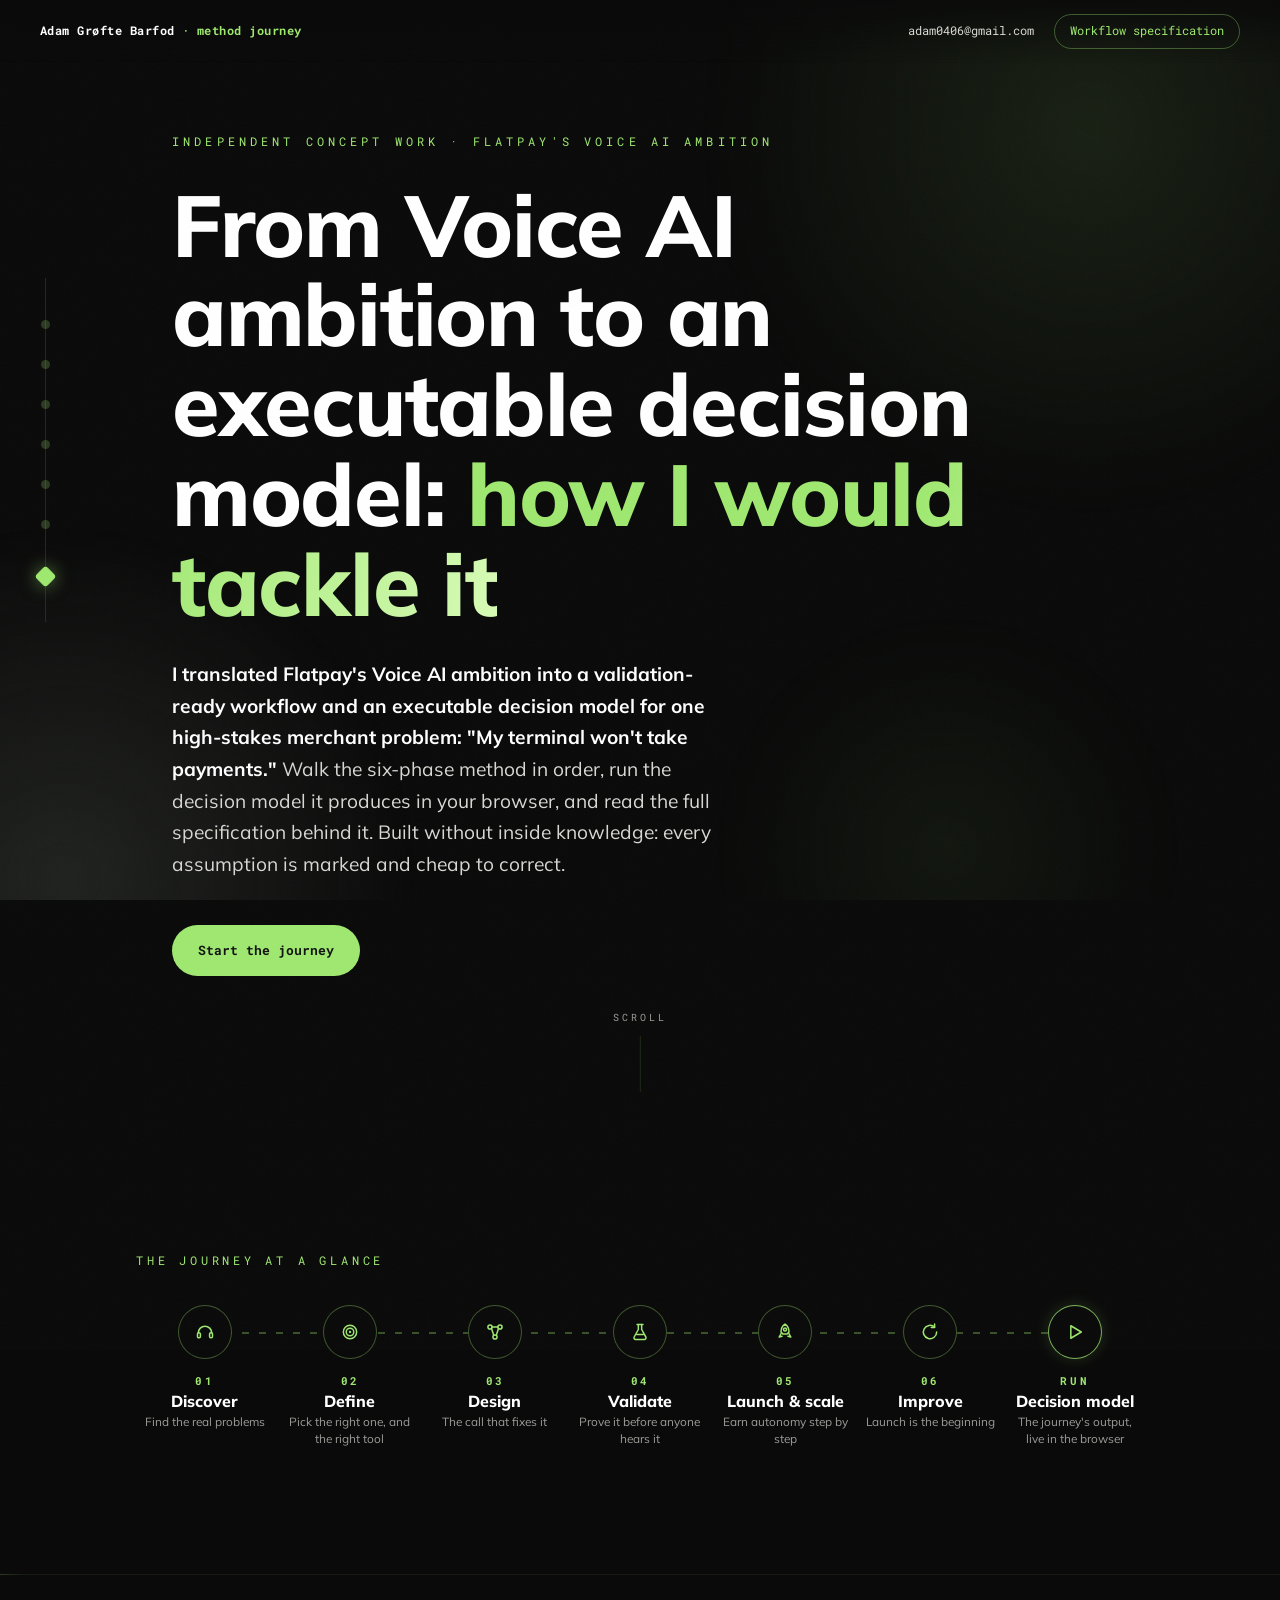
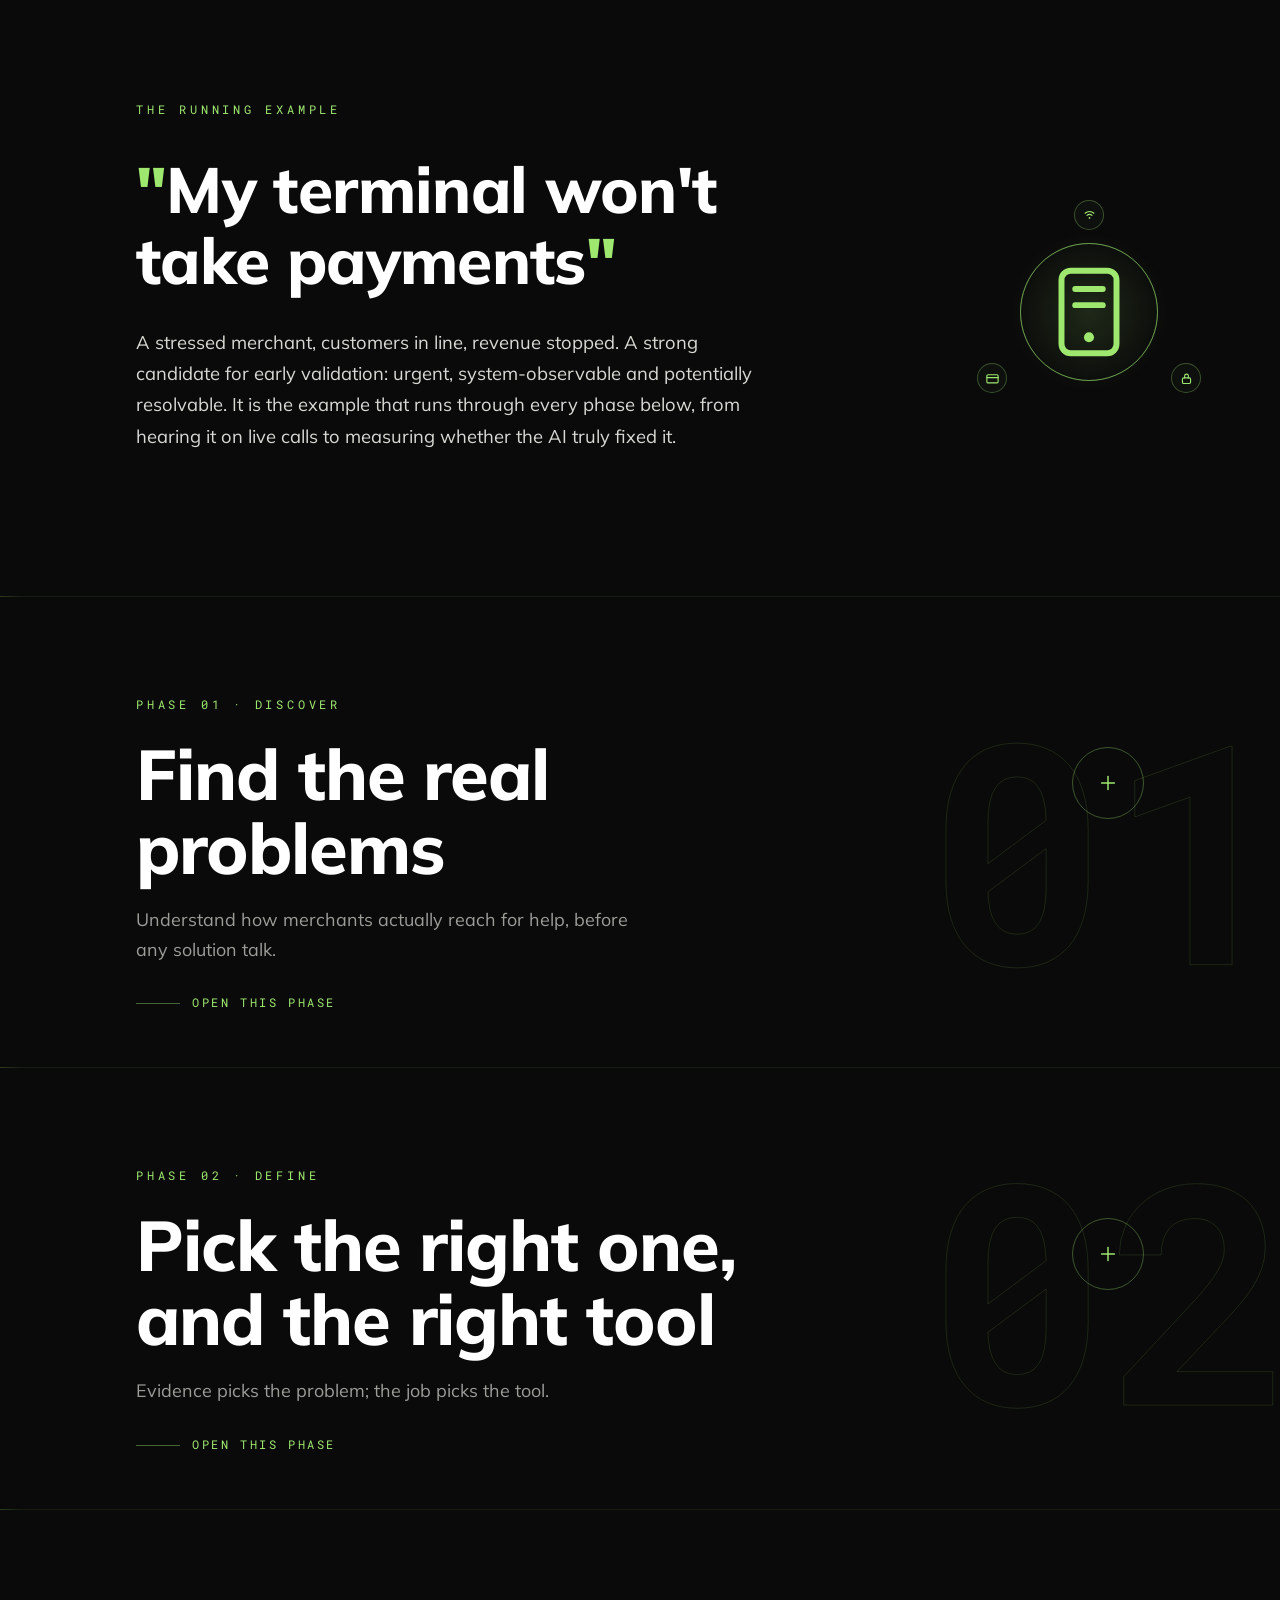
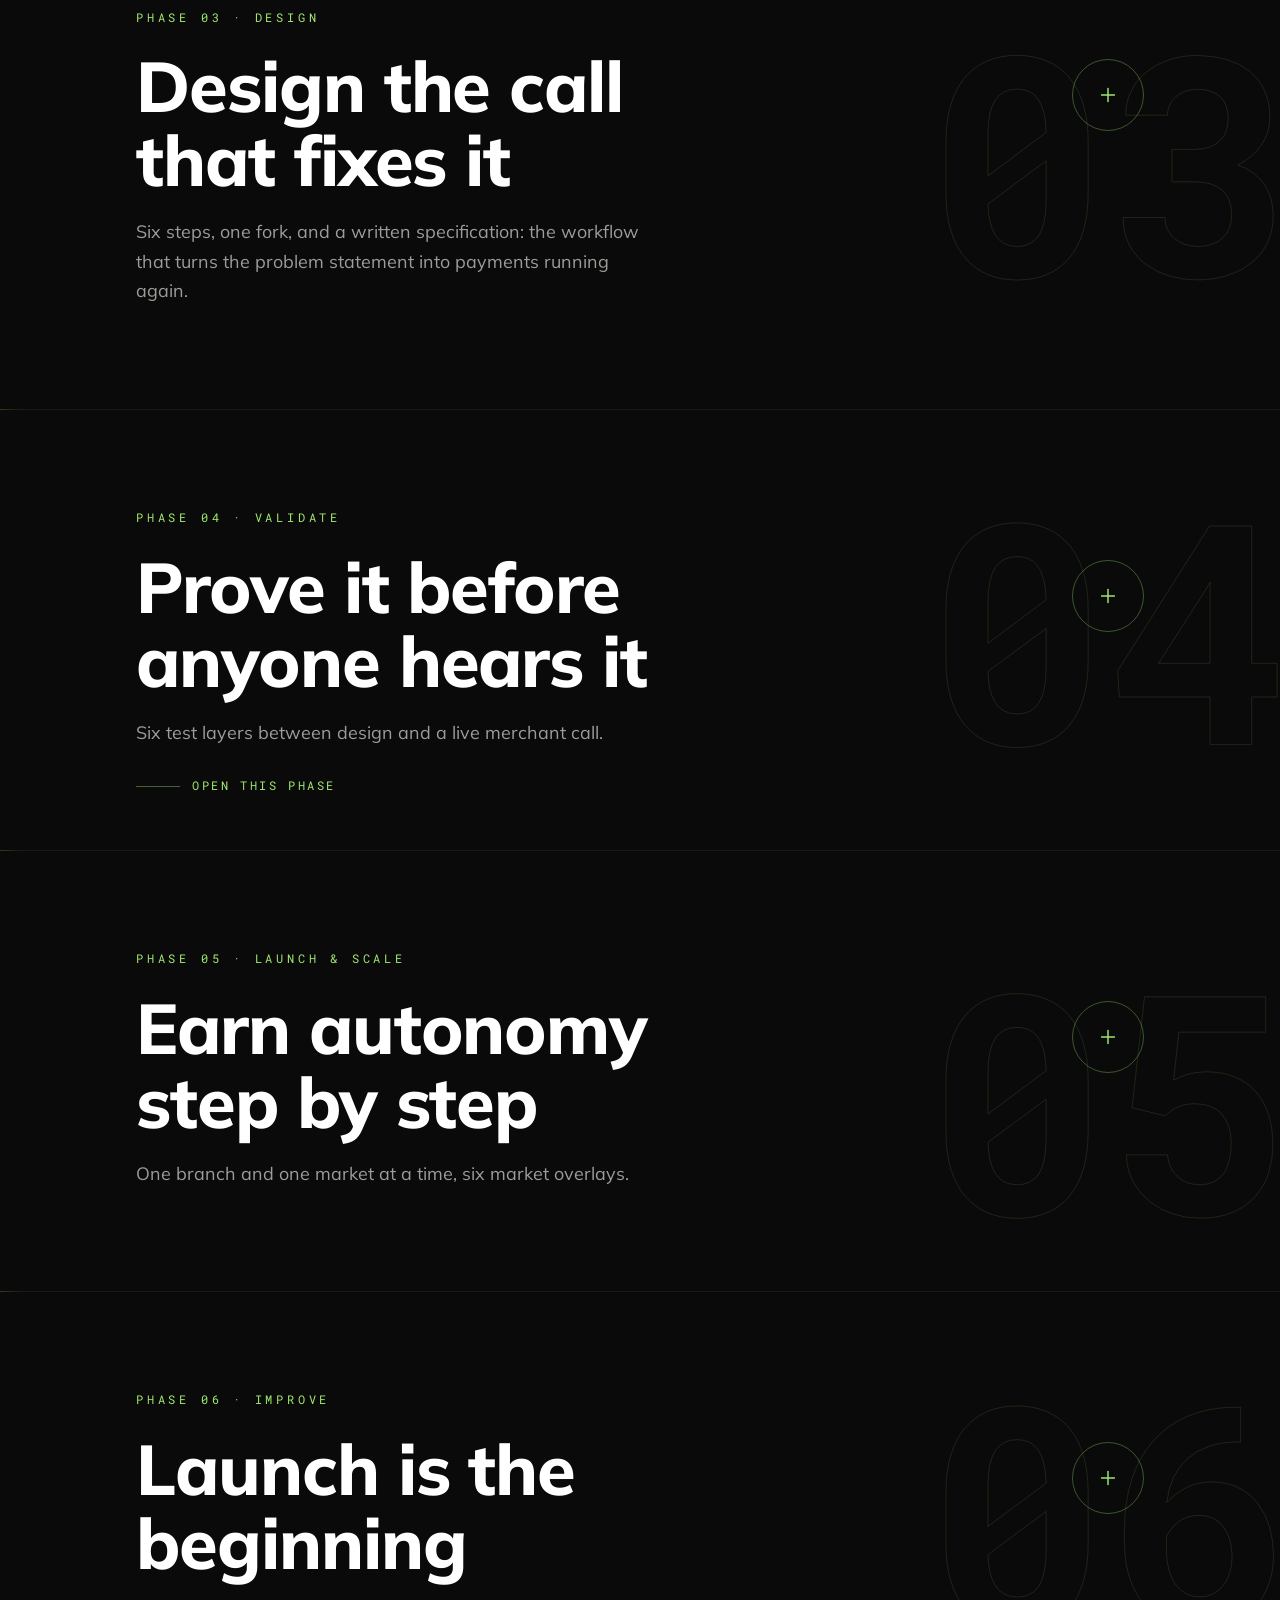
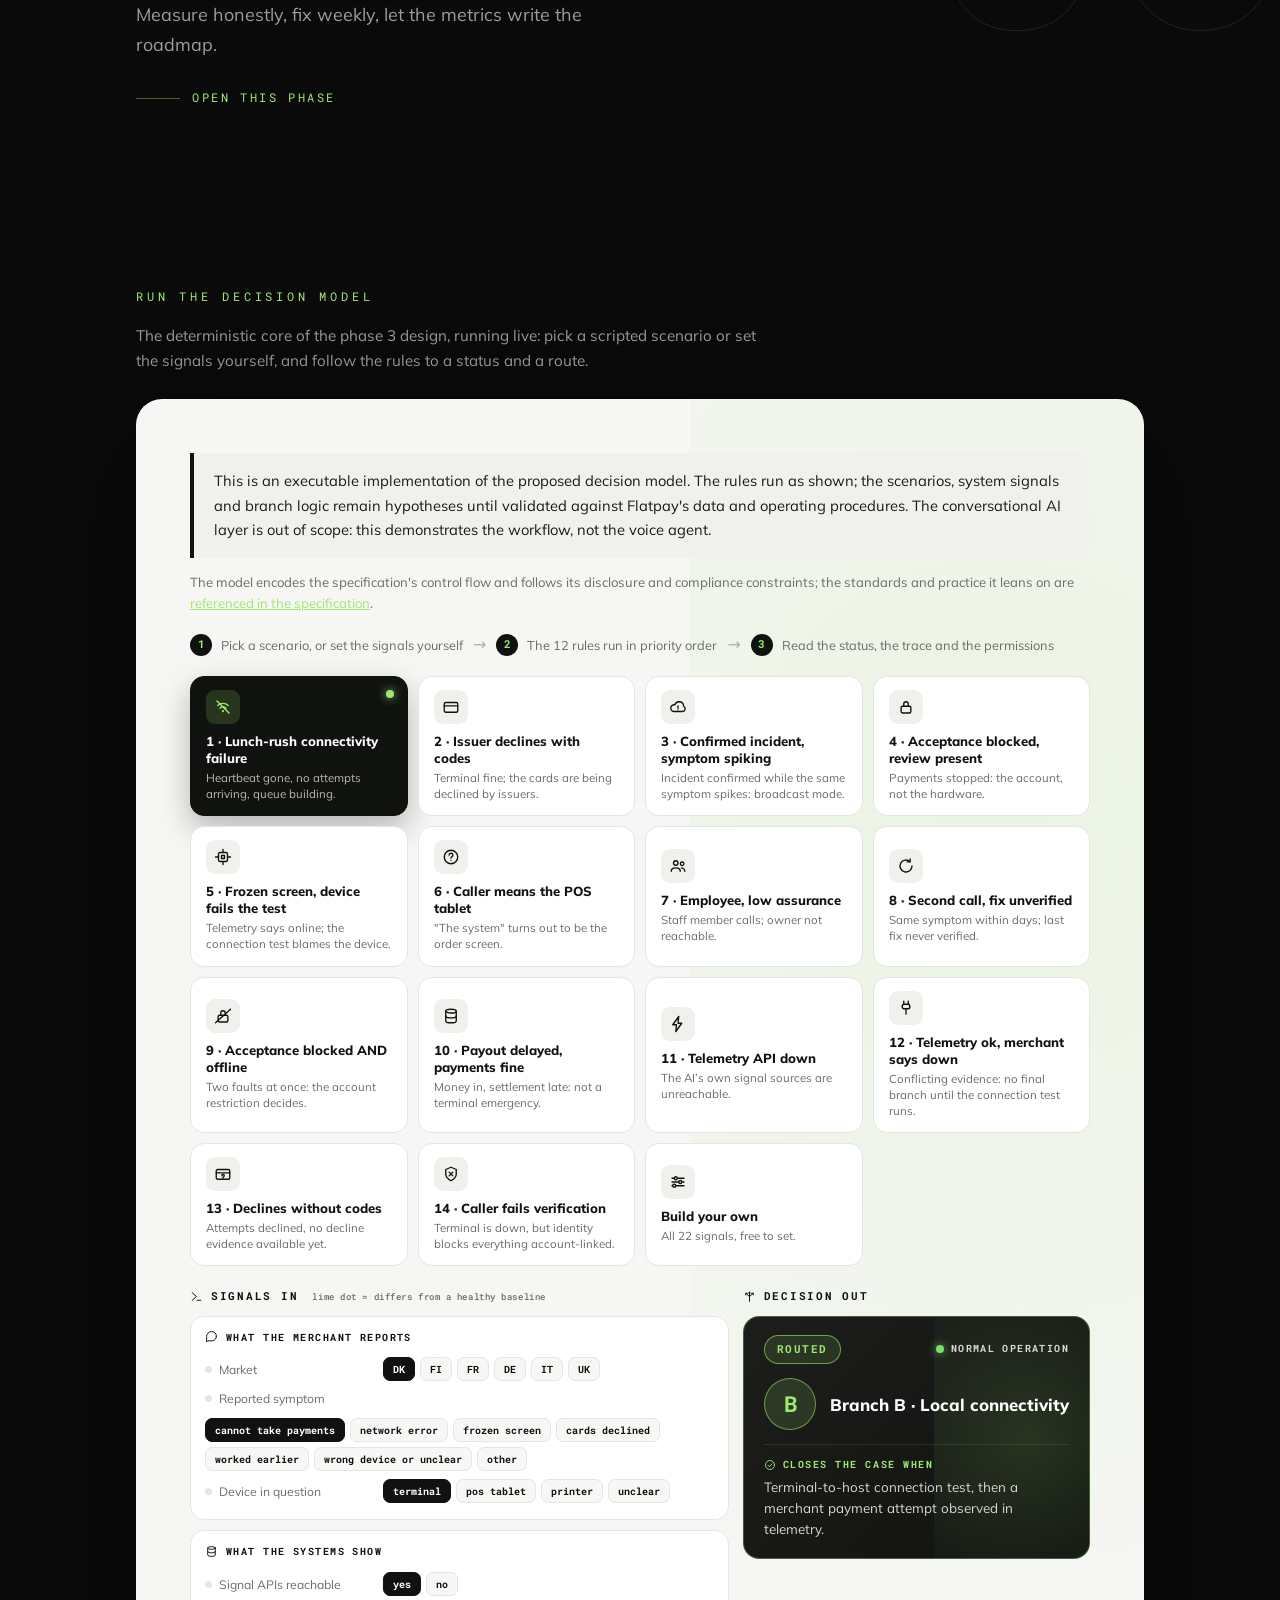
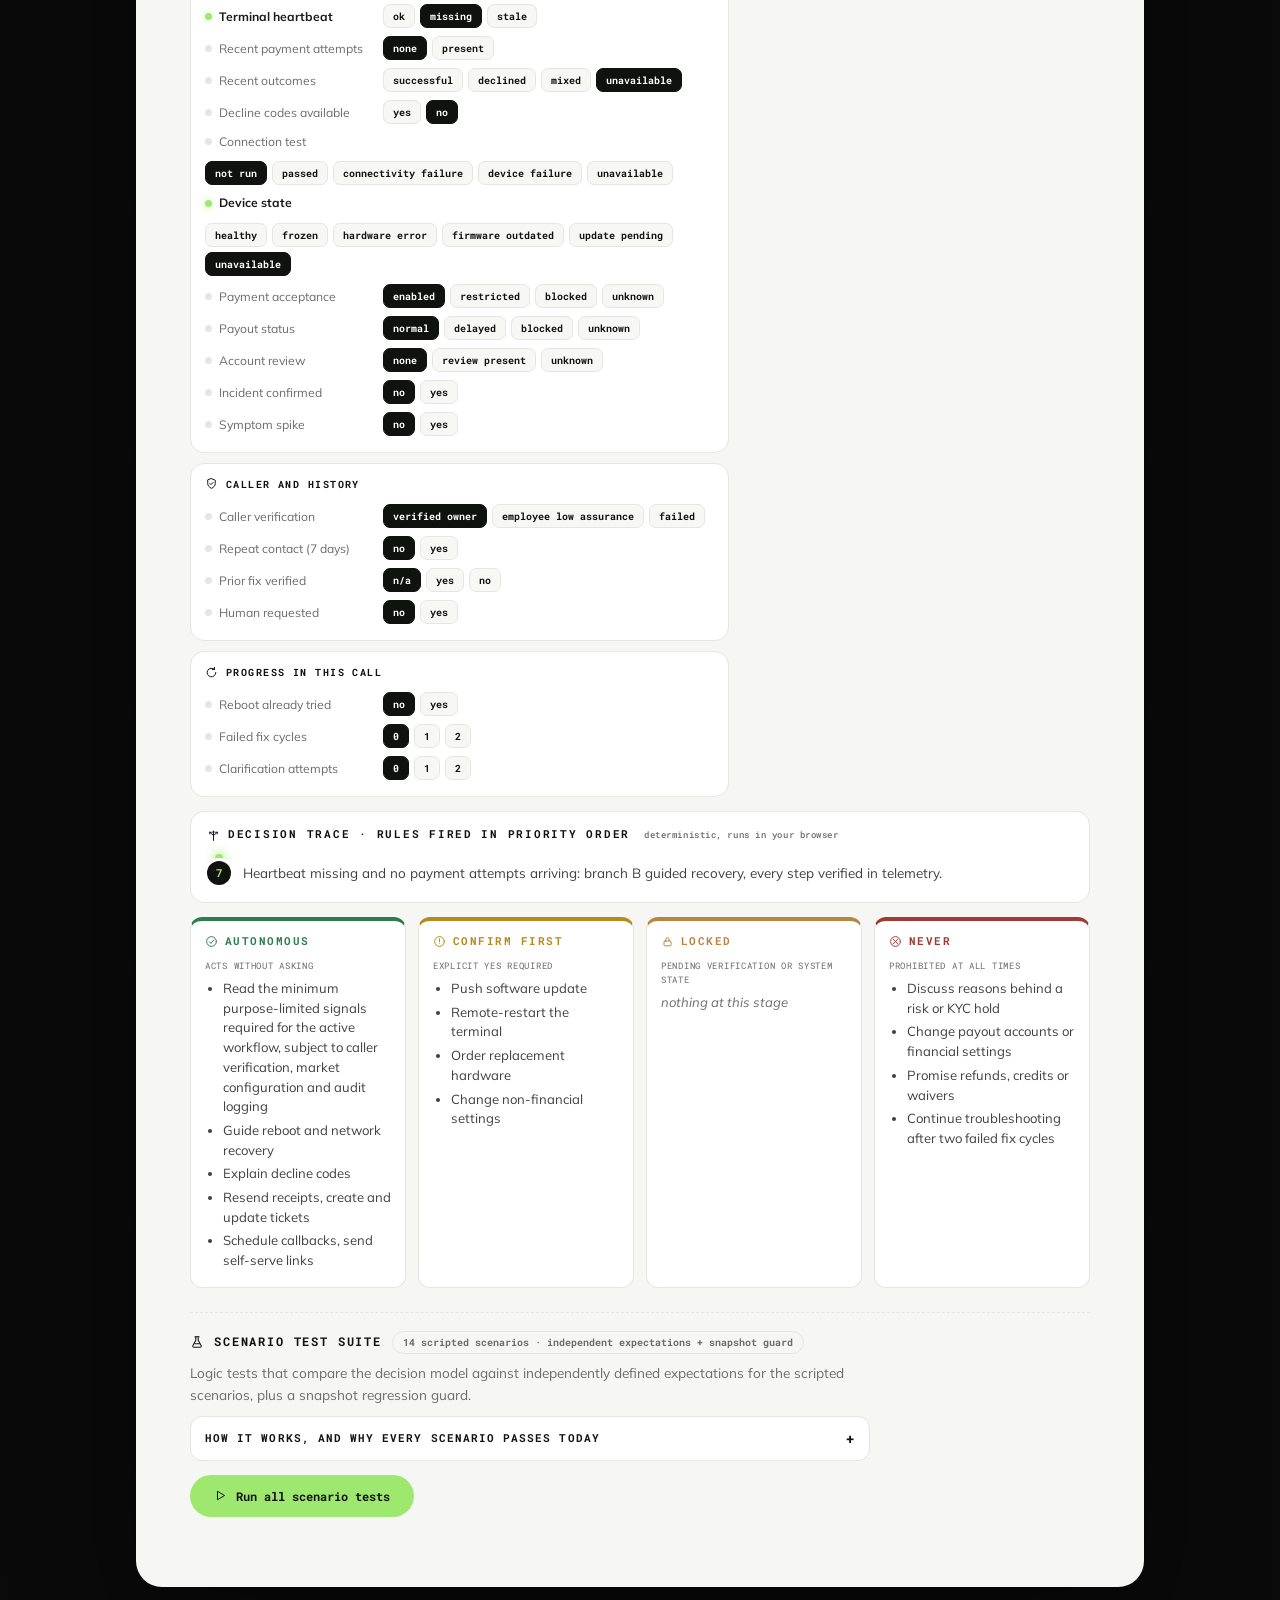
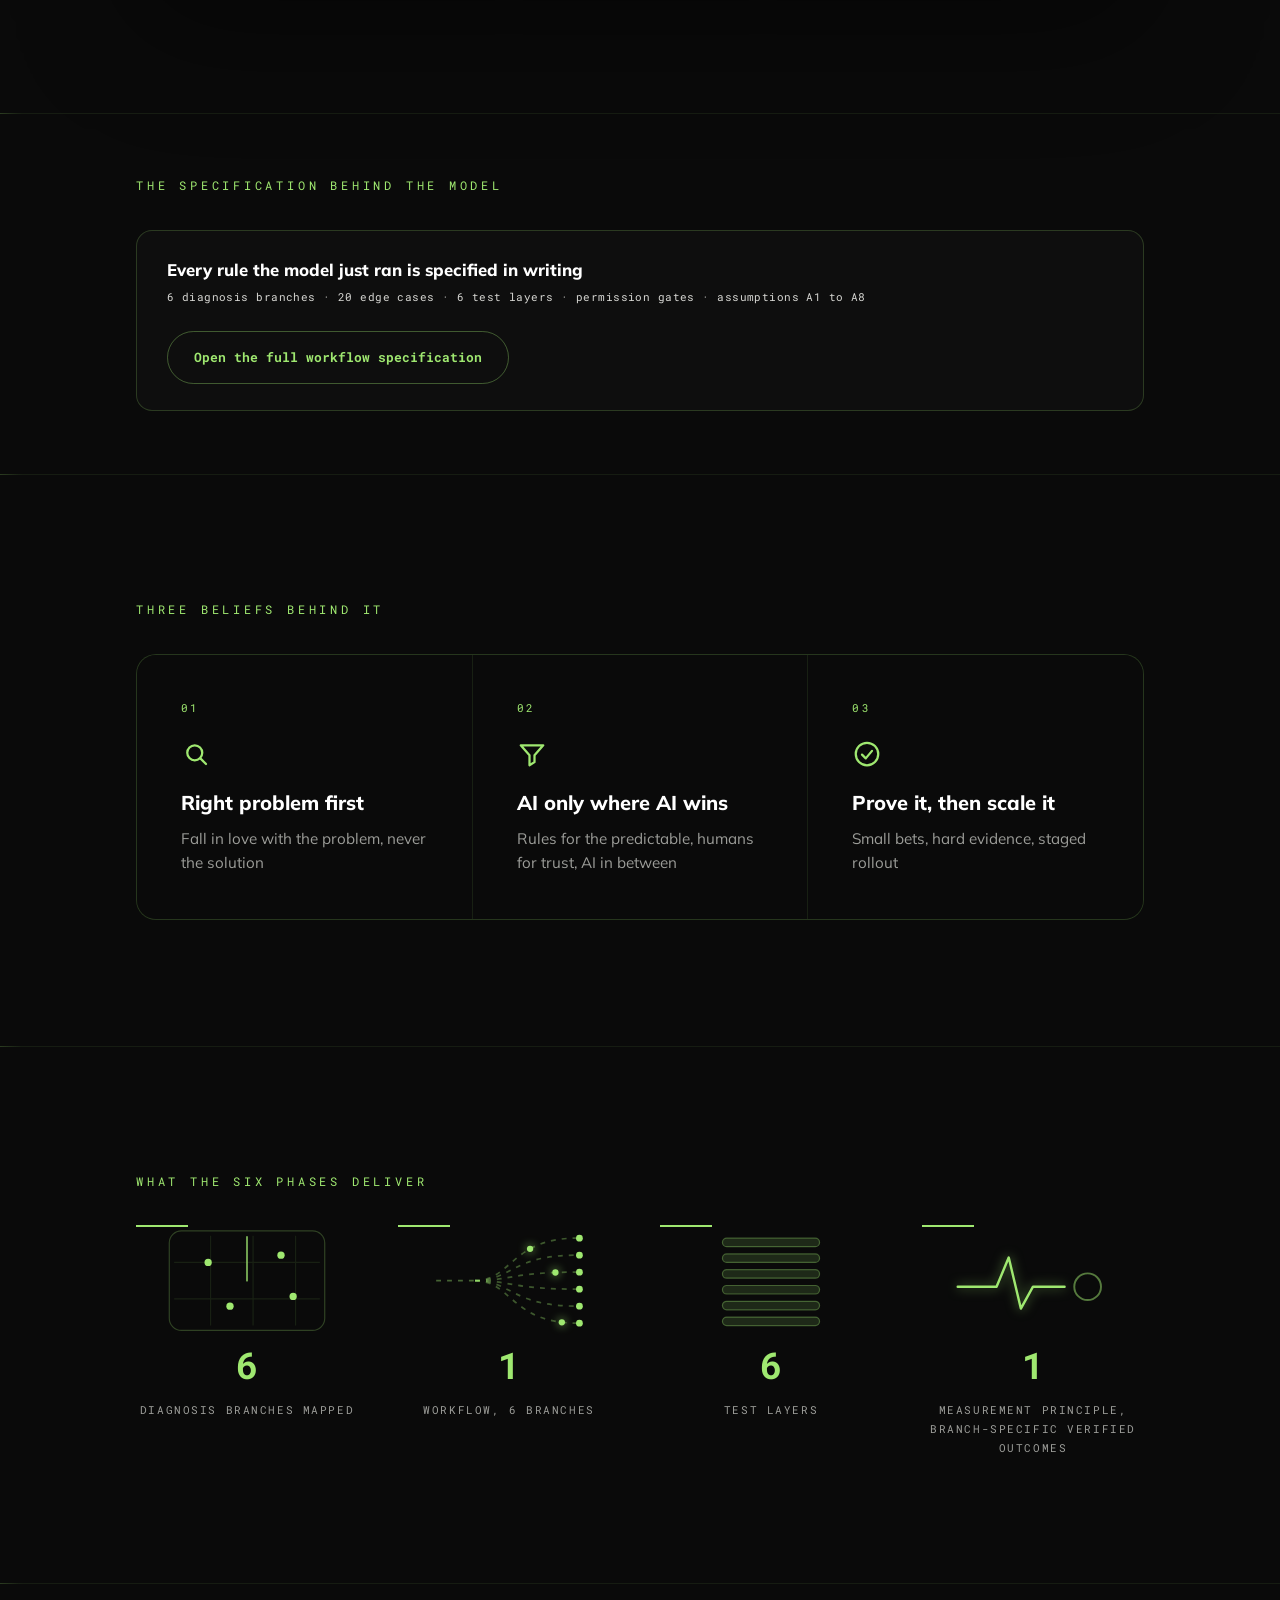
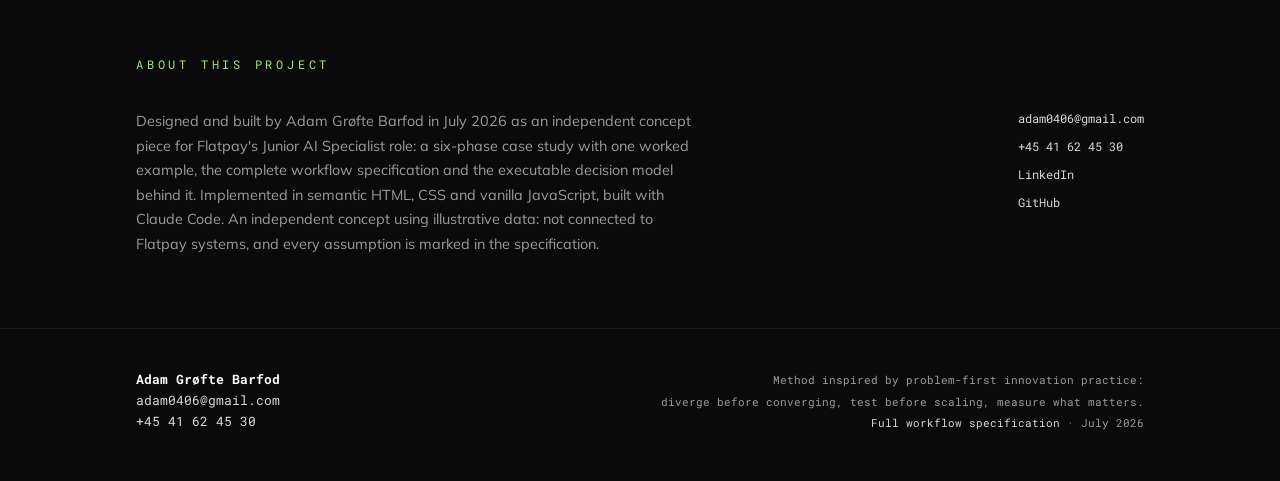
==== commit 0422f879: "Hero funnels everyone through the journey from the start The shortcut buttons to the decision model " ====
--- a/index.html
+++ b/index.html
@@ -58,8 +58,6 @@
       <p class="sub rv" style="--d:.2s"><b>I translated Flatpay's Voice AI ambition into a validation-ready workflow and an executable decision model for one high-stakes merchant problem:</b> <b>"My terminal won't take payments."</b> Walk the six-phase method in order, run the decision model it produces in your browser, and read the full specification behind it. Built without inside knowledge: every assumption is marked and cheap to correct.</p>
       <div class="hero-actions rv" style="--d:.3s">
         <a class="btn solid" href="#overview">Start the journey</a>
-        <a class="btn ghost" href="#simulator">Run the decision model</a>
-        <a class="hero-textlink js-holo" href="workflow.html">Read the full workflow specification</a>
       </div>
     </div>
     <div class="scroll-cue" aria-hidden="true">
@@ -91,7 +89,6 @@
           <span class="ov-num">03</span>
           <span class="ov-name">Design</span>
           <span class="ov-cap">The call that fixes it</span>
-          <span class="ov-tag">yields the live decision model</span>
         </a>
         <a class="ov-node" href="#phase-4">
           <span class="ov-dot"><svg aria-hidden="true" focusable="false" width="20" height="20" viewBox="0 0 24 24" fill="none" stroke="currentColor" stroke-width="1.8" stroke-linecap="round" stroke-linejoin="round"><path d="M10 3v6l-5 9a2 2 0 0 0 1.8 3h10.4a2 2 0 0 0 1.8-3l-5-9V3"/><line x1="8.5" y1="3" x2="15.5" y2="3"/><line x1="8" y1="15" x2="16" y2="15"/></svg></span>
--- a/css/style.css
+++ b/css/style.css
@@ -121,9 +121,7 @@
   .vz-sweep, .vz-ping, .vz-br, .vz-dot, .vz-layer, .vz-ekg, .vz-chk,
   .bv-lens, .bv-hit, .bv-drop, .bv-check, .viz-wrap { animation: none !important; }
   .bt-packet, .dial-sat, .forge-bit, .holo-burst, .forge-arc,
-  .holo-flash, .holo-shock, .holo-beam, .vz-bit, .fcx-packet { display: none !important; }
-  .fcx-flow, .fcx-ring { animation: none !important; }
-  .fcx-ring { opacity: 0; }
+  .holo-flash, .holo-shock, .holo-beam, .vz-bit { display: none; }
   .vz-ping { opacity: 0; }
   .vz-ekg, .vz-chk, .bv-check { stroke-dashoffset: 0; }
   .bv-drop { opacity: 0; }
@@ -589,13 +587,6 @@
 .btn.solid:hover { background: #b3f188; }
 .btn.ghost { border: 1px solid rgba(159, 232, 112, 0.35); color: var(--lime); }
 .btn.ghost:hover { border-color: var(--lime); }
-.hero-textlink {
-  font-family: var(--mono); font-size: 0.74rem; font-weight: 700;
-  color: var(--mist); text-decoration: underline; text-underline-offset: 4px;
-  transition: color 0.25s ease;
-}
-.hero-textlink:hover, .hero-textlink:focus-visible { color: var(--lime); }
-
 /* spec link block under the simulator */
 .sec.speclink { padding: clamp(48px, 7vh, 80px) 0; }
 .speclink-box {
@@ -1529,34 +1520,25 @@
 .tag.locked { background: #8a6530; }
 .tag.never { background: var(--tag-never); }
 
-/* decision-path flowchart (workflow spec, section 3): dark console panel */
-.fc-console { max-width: 100%; margin: 26px 0 12px; }
-.fc-body { padding: 22px 18px 10px; }
+/* decision-path flowchart (workflow spec, section 3): clean dark panel */
+.fc-panel {
+  margin: 26px 0 12px;
+  background: linear-gradient(135deg, #1d1e1c, #101210);
+  border: 1px solid rgba(159, 232, 112, 0.22); border-radius: 16px;
+  overflow: hidden;
+}
+.fc-head {
+  display: flex; align-items: center; gap: 9px;
+  padding: 13px 20px; border-bottom: 1px solid rgba(159, 232, 112, 0.14);
+  font-family: var(--mono); font-size: 0.66rem; font-weight: 700;
+  letter-spacing: 0.14em; text-transform: uppercase; color: var(--lime);
+}
+.fc-head span {
+  margin-left: auto; color: #8a8d86;
+  font-size: 0.58rem; letter-spacing: 0.1em;
+}
+.fc-body { padding: 22px 18px 12px; }
 .fc-body svg { display: block; width: 100%; height: auto; }
-.fc-console .scan { animation: fcscan 9s linear infinite; }
-@keyframes fcscan { to { transform: translateY(1400px); } }
-.fcx-flow { animation: fcxdash 1.5s linear infinite; }
-@keyframes fcxdash { to { stroke-dashoffset: -24; } }
-.fcx-glow { filter: drop-shadow(0 0 7px rgba(159, 232, 112, 0.4)); }
-.fcx-glow-blue { filter: drop-shadow(0 0 7px rgba(159, 208, 240, 0.35)); }
-.fcx-ring { transform-box: fill-box; transform-origin: center; animation: fcxping 2.8s ease-out infinite; }
-@keyframes fcxping {
-  0% { opacity: 0.8; transform: scale(0.55); }
-  75% { opacity: 0; transform: scale(1.35); }
-  100% { opacity: 0; transform: scale(1.35); }
-}
-.fcx-packet { display: none; }
-@supports (offset-path: path("M0 0 L0 1")) {
-  .fcx-packet {
-    display: block;
-    offset-path: path("M260 50 L260 1000");
-    offset-rotate: 0deg;
-    filter: drop-shadow(0 0 6px rgba(159, 232, 112, 0.8));
-    animation: fcxtravel 7.5s linear infinite;
-  }
-  .fcx-packet.p2 { animation-delay: -3.7s; }
-}
-@keyframes fcxtravel { from { offset-distance: 0%; } to { offset-distance: 100%; } }
 .fc-alt { margin: 12px 0 6px; background: #fbfbfa; border: 1px solid #e5e5e2; border-radius: 12px; }
 .fc-alt summary {
   cursor: pointer; padding: 10px 14px; list-style: none;
@@ -1627,20 +1609,42 @@
 .why-box .lbl { display: block; font-family: var(--mono); font-weight: 700; font-size: 0.7rem; text-transform: uppercase; letter-spacing: 0.14em; color: var(--green); margin-bottom: 6px; }
 .why-box p { margin: 0; font-size: 0.92rem; line-height: 1.6; }
 
-.pipeline { display: grid; grid-template-columns: repeat(11, 1fr); gap: 5px; margin: 14px 0 6px; }
-.pipeline a {
-  background: var(--green); color: #fff; border-radius: 8px; text-align: center;
-  padding: 9px 2px; font-family: var(--mono); font-size: 0.6rem; font-weight: 500;
-  text-decoration: none; transition: background 0.3s ease, transform 0.3s ease;
-}
-.pipeline a:hover { background: #2a2b29; transform: translateY(-2px); }
-.pipeline a:focus-visible { outline: 2px solid var(--lime); outline-offset: 2px; }
-.pipeline a b { display: block; font-size: 0.78rem; font-weight: 700; color: #b9bab6; }
-
-.stats-paper { display: grid; grid-template-columns: repeat(4, 1fr); gap: 12px; margin-top: 16px; }
-.stats-paper .stat { background: var(--card); border: 1px solid var(--border); border-radius: 16px; text-align: center; padding: 18px 8px; }
-.stats-paper .n { font-family: var(--mono); font-weight: 700; font-size: 1.9rem; color: var(--green); line-height: 1.05; }
-.stats-paper .c { font-family: var(--mono); font-size: 0.62rem; font-weight: 500; text-transform: uppercase; letter-spacing: 0.06em; color: var(--muted); margin-top: 6px; }
+/* hierarchical table of contents */
+.toc {
+  position: relative; margin: 16px 0 10px; padding: 20px 22px 14px;
+  background: #fbfbfa; border: 1px solid #e5e5e2; border-radius: 14px;
+}
+.toc-label {
+  position: absolute; top: -1px; right: 18px;
+  font-family: var(--mono); font-size: 0.58rem; font-weight: 700;
+  letter-spacing: 0.18em; text-transform: uppercase; color: #9fe870;
+  background: #101210; border-radius: 0 0 8px 8px; padding: 4px 10px;
+}
+.toc-list { list-style: none; margin: 0; padding: 0; columns: 2; column-gap: 44px; }
+.toc-list > li { break-inside: avoid; margin-bottom: 2px; }
+.toc-list a {
+  display: flex; align-items: baseline; gap: 10px;
+  text-decoration: none; color: #101210;
+  padding: 5px 8px; border-radius: 8px;
+  transition: background 0.25s ease, transform 0.3s var(--ease-out), color 0.25s ease;
+}
+.toc-list > li > a:hover, .toc-list > li > a:focus-visible { background: rgba(159, 232, 112, 0.16); transform: translateX(3px); }
+.toc-list a:focus-visible { outline: 2px solid var(--green); outline-offset: -2px; }
+.toc-num {
+  flex-shrink: 0; min-width: 26px; text-align: center;
+  font-family: var(--mono); font-size: 0.6rem; font-weight: 700; letter-spacing: 0.06em;
+  color: #9fe870; background: #101210; border-radius: 6px; padding: 2px 5px;
+}
+.toc-plus .toc-num { color: #f0c66a; }
+.toc-t { font-weight: 800; font-size: 0.88rem; line-height: 1.35; }
+.toc-sub {
+  list-style: none; margin: 1px 0 7px 20px; padding: 0 0 0 12px;
+  border-left: 1px dashed rgba(16, 18, 16, 0.22);
+}
+.toc-sub a { padding: 3px 8px; gap: 7px; color: #3f403e; font-size: 0.8rem; }
+.toc-sub a::before { content: "\203A"; font-family: var(--mono); font-weight: 700; color: var(--tag-auto); }
+.toc-sub a:hover, .toc-sub a:focus-visible { background: rgba(159, 232, 112, 0.16); color: #101210; transform: translateX(3px); }
+
 
 .wf h2 { font-size: clamp(1.35rem, 2.6vw, 1.8rem); font-weight: 800; color: var(--green); margin: 54px 0 14px; display: flex; align-items: center; gap: 12px; }
 .wf h2 .secnum { flex-shrink: 0; background: var(--green); color: #fff; font-family: var(--mono); font-size: 0.85rem; font-weight: 700; width: 32px; height: 32px; line-height: 32px; text-align: center; border-radius: 8px; }
@@ -1727,7 +1731,7 @@
 @media (max-width: 900px) {
   .stats-giant { grid-template-columns: repeat(2, 1fr); }
   .cards-4 { grid-template-columns: 1fr 1fr; }
-  .pipeline { grid-template-columns: repeat(4, 1fr); }
+  .toc-list { columns: 1; }
   .beliefs { grid-template-columns: 1fr; }
 }
 @media (max-width: 680px) {
@@ -1750,7 +1754,6 @@
   .dark-split { flex-direction: column; align-items: flex-start; gap: 14px; }
   .phase-quote { max-width: none; }
   .pt-row { gap: 16px; }
-  .stats-paper { grid-template-columns: 1fr 1fr; }
   .footer .f2 { text-align: left; }
   .topbar .tb-contact { display: none; }
   .topbar .brand span { display: none; }
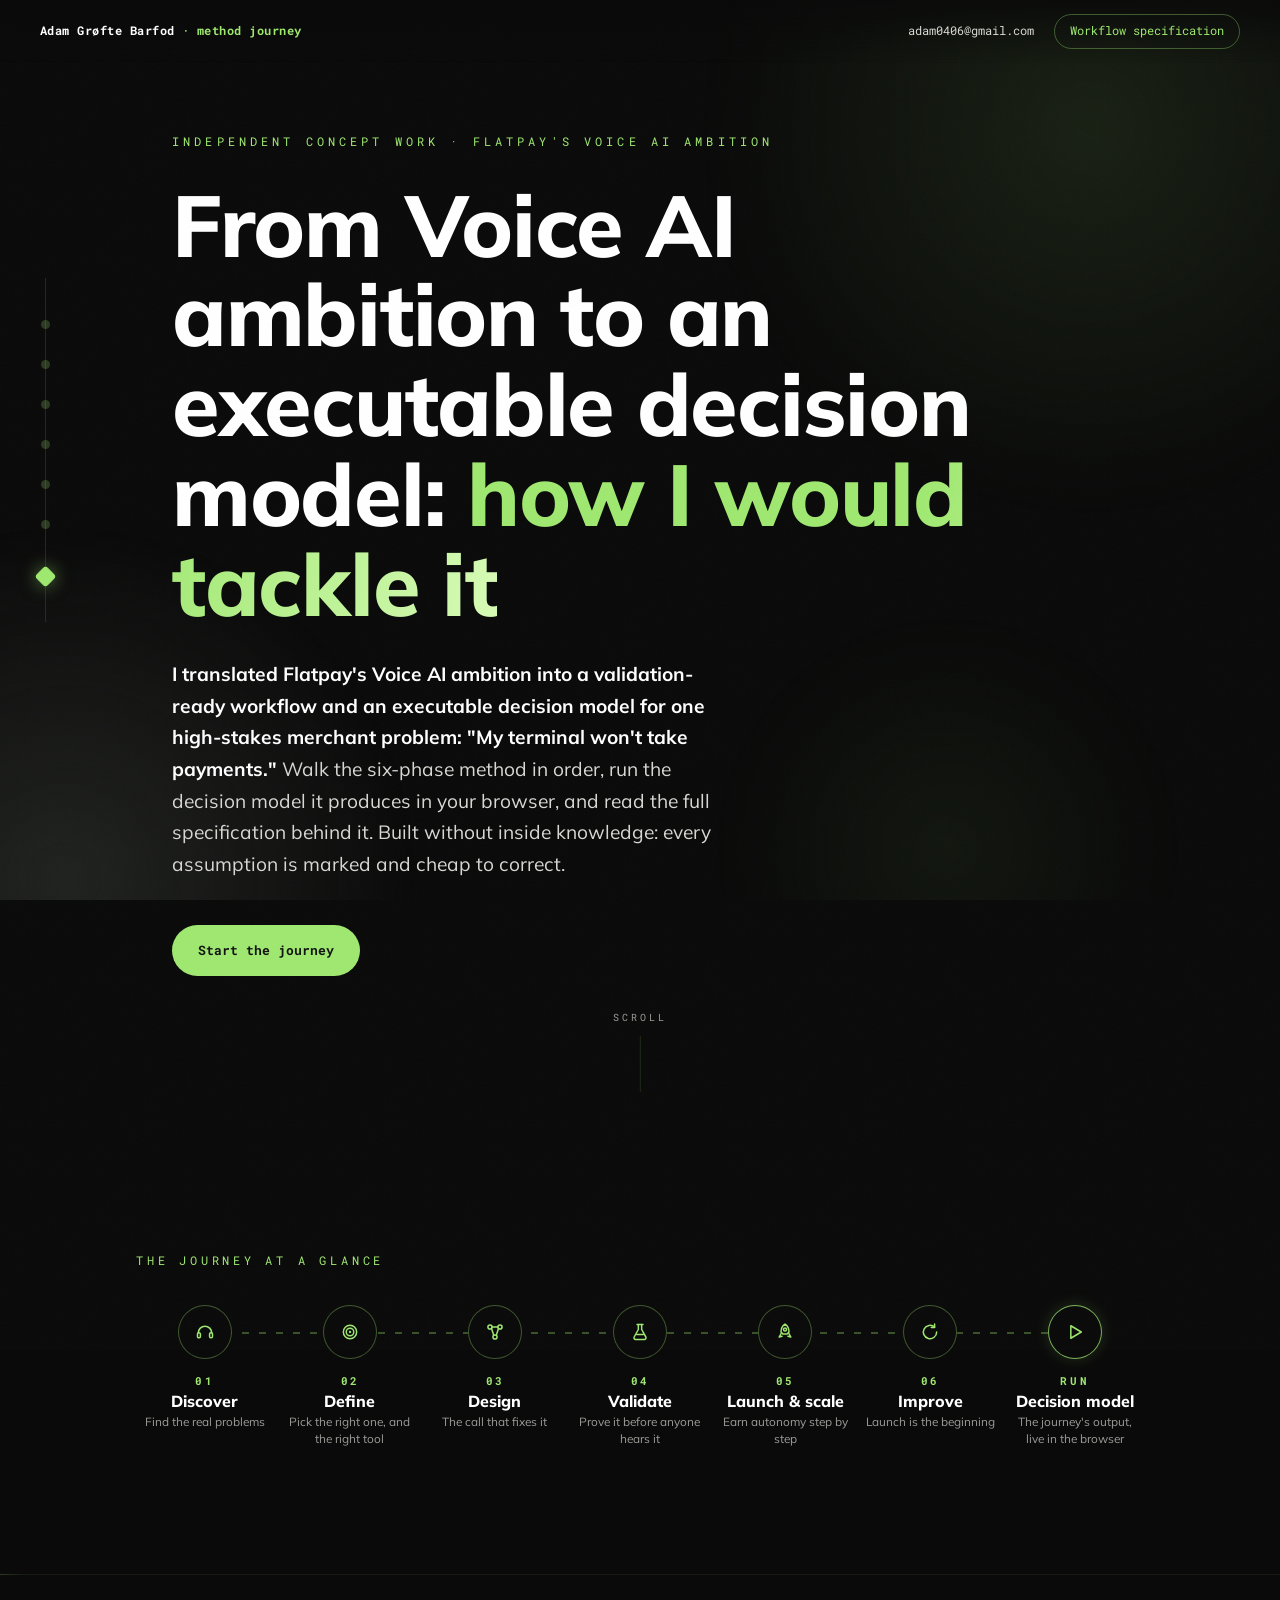
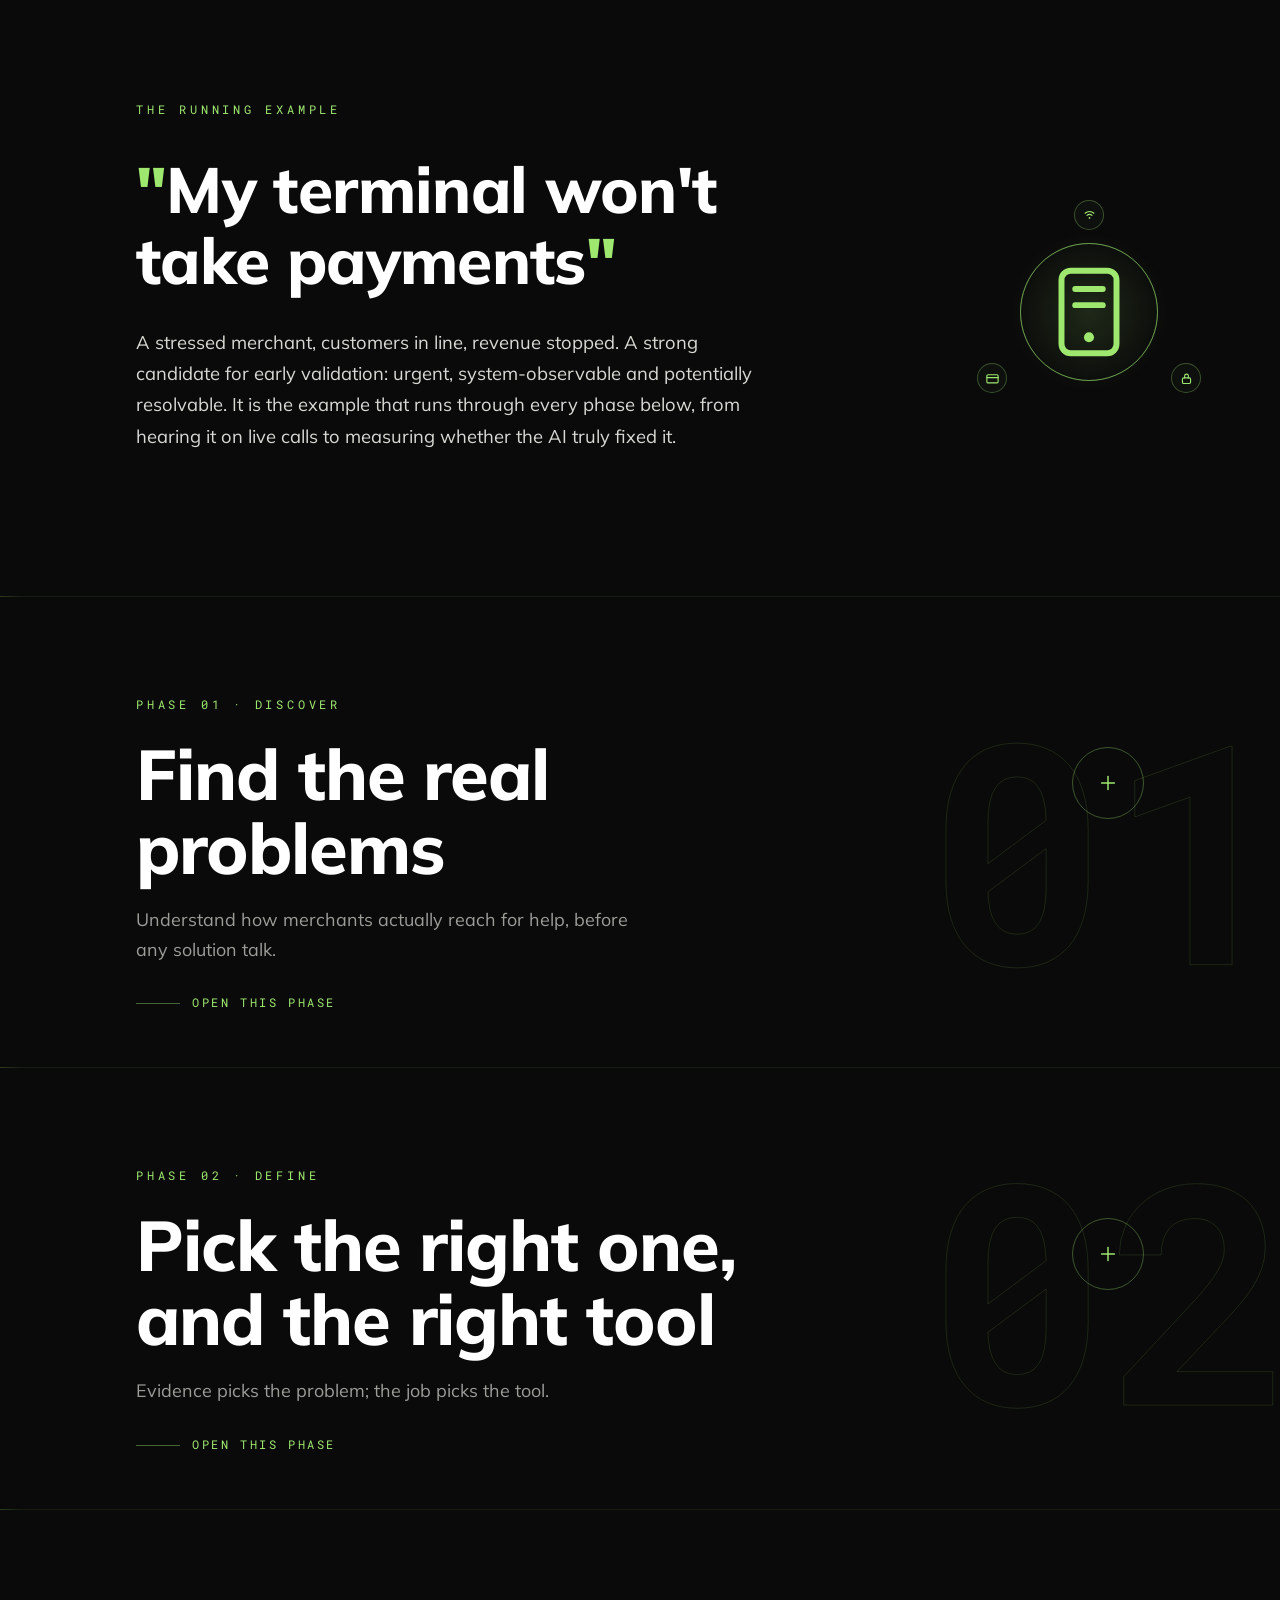
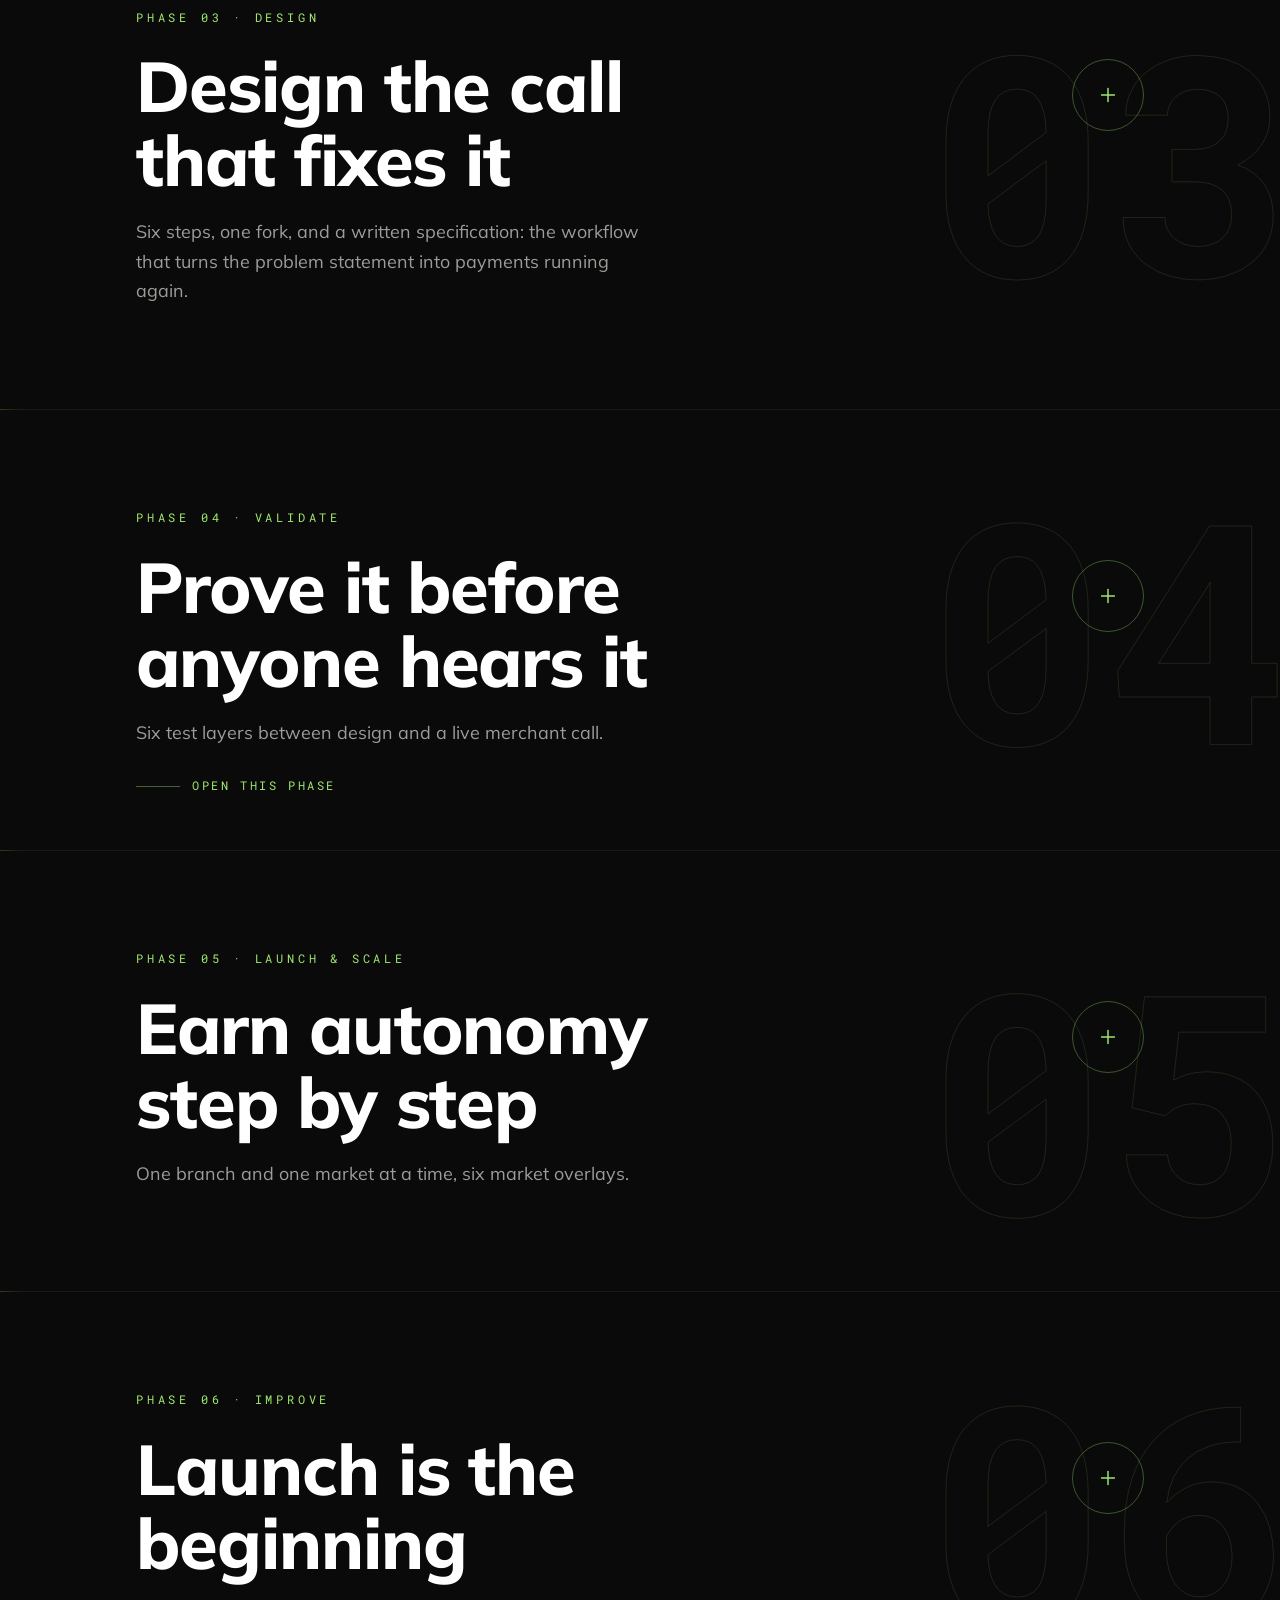
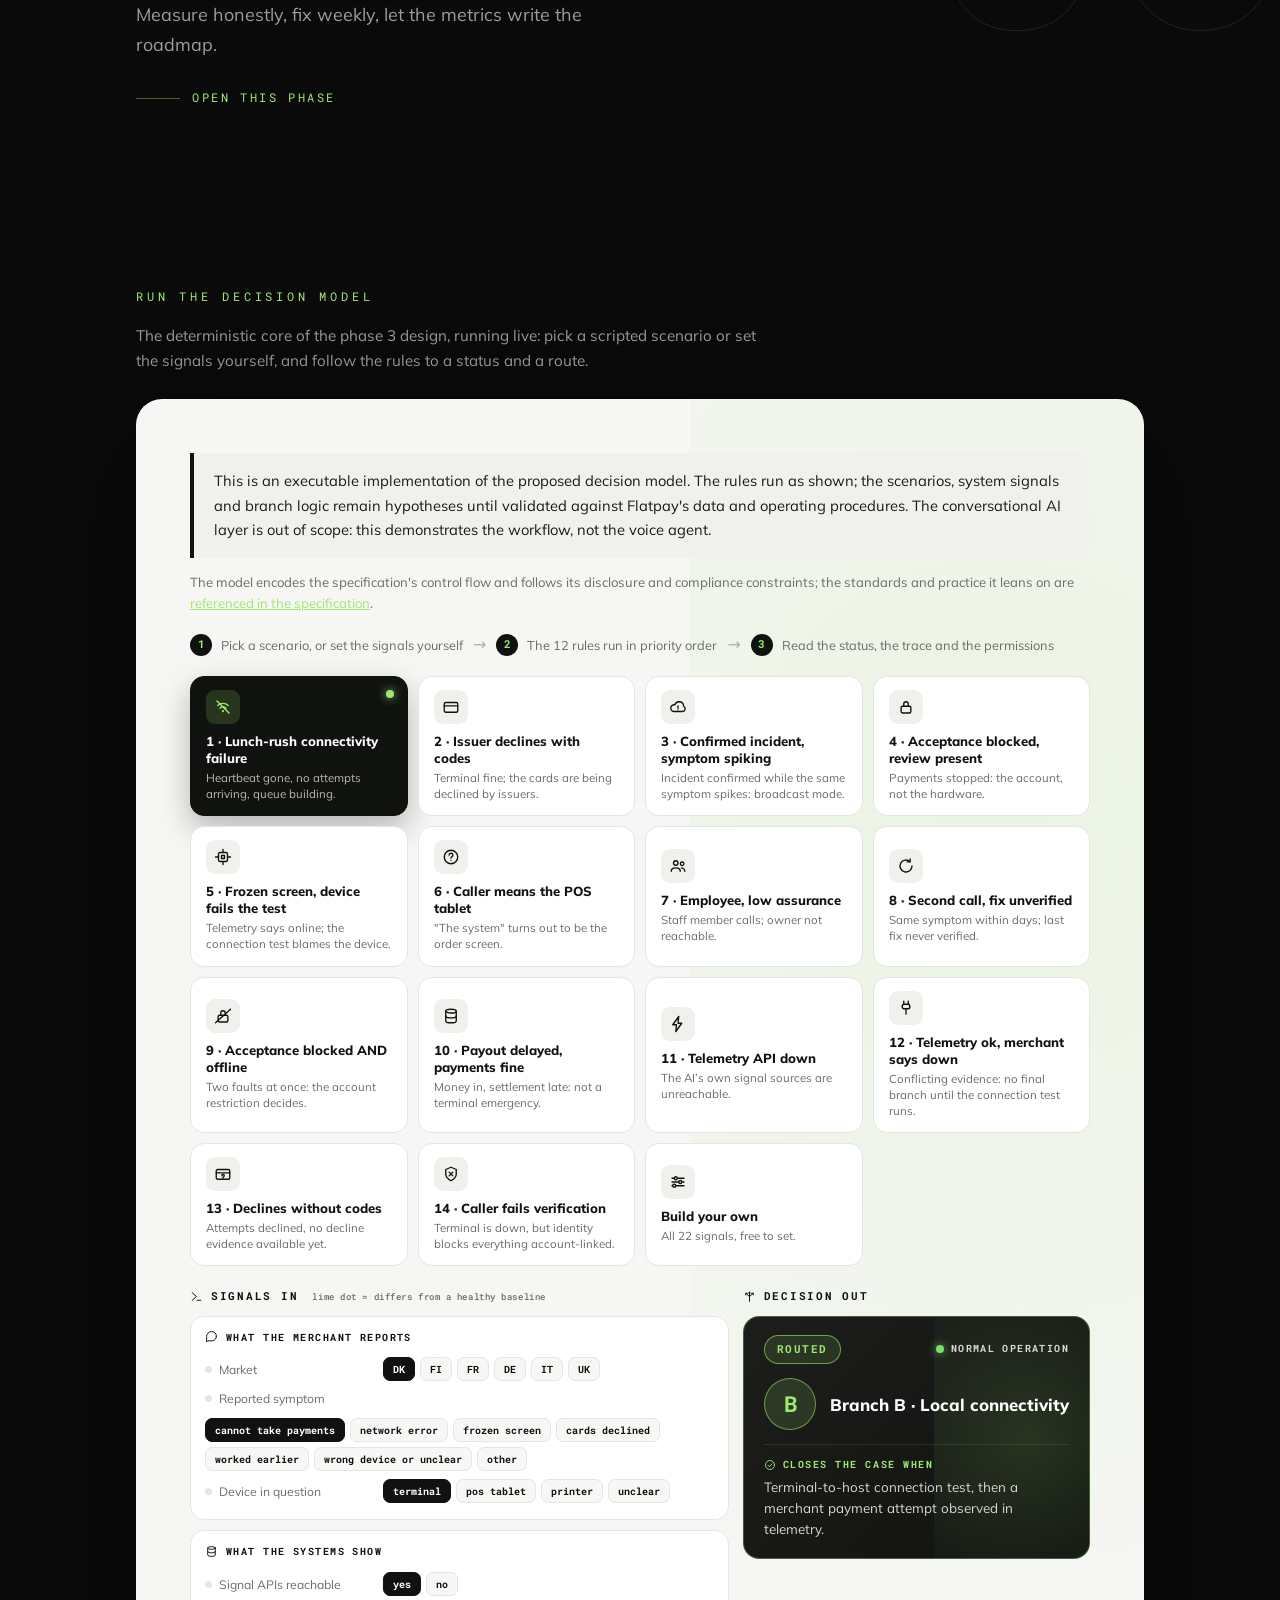
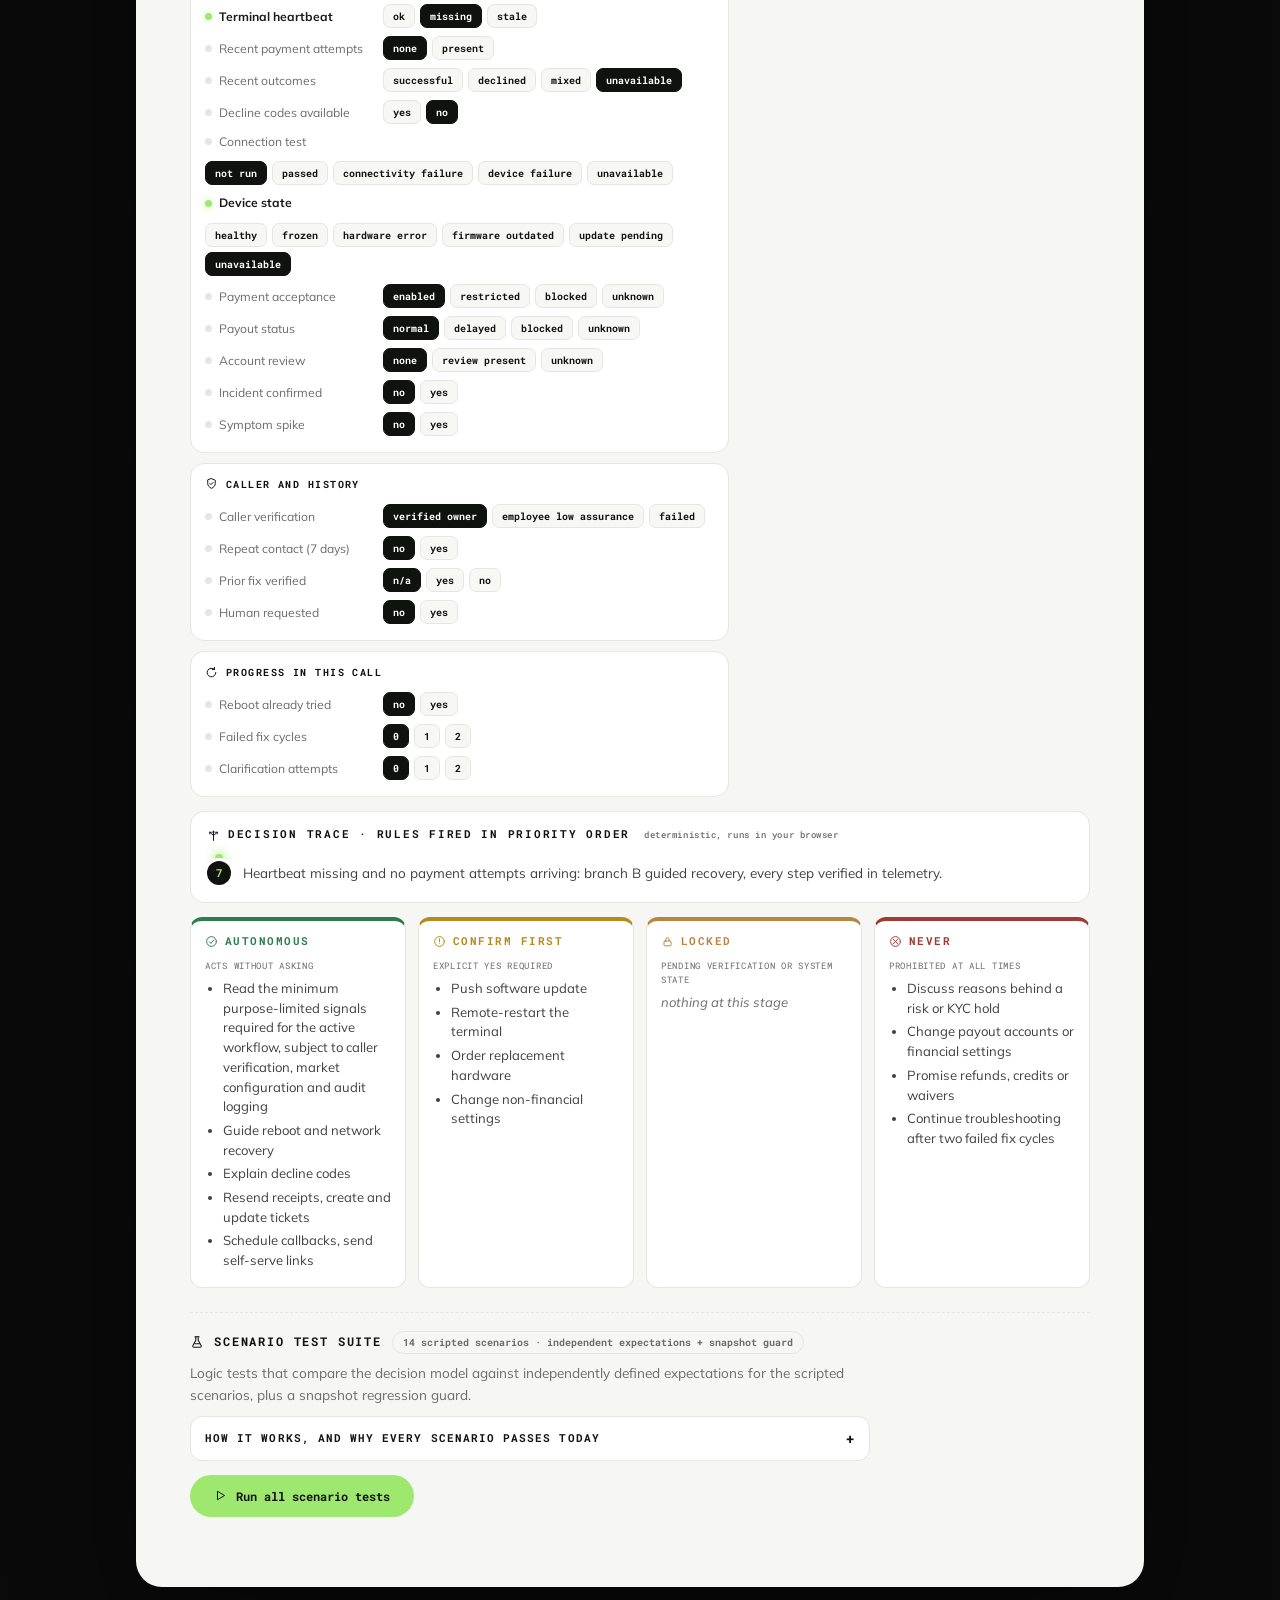
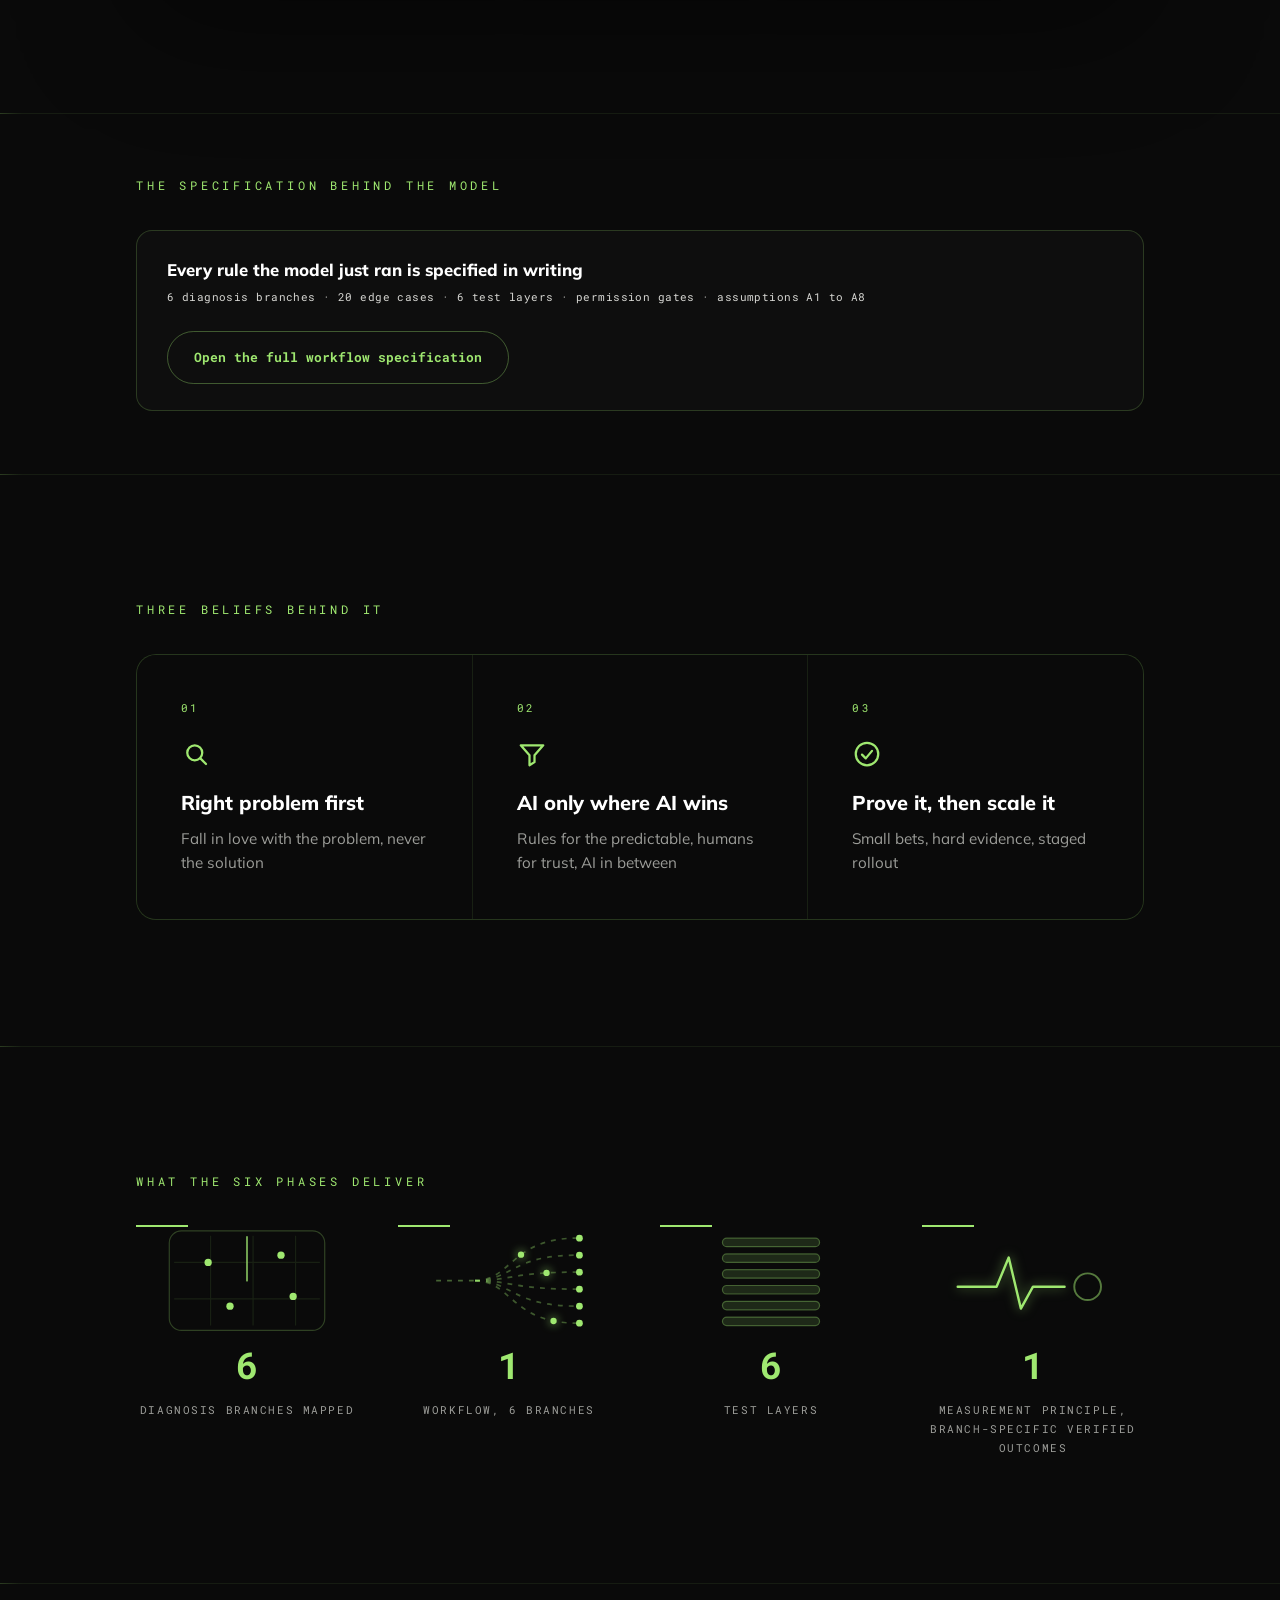
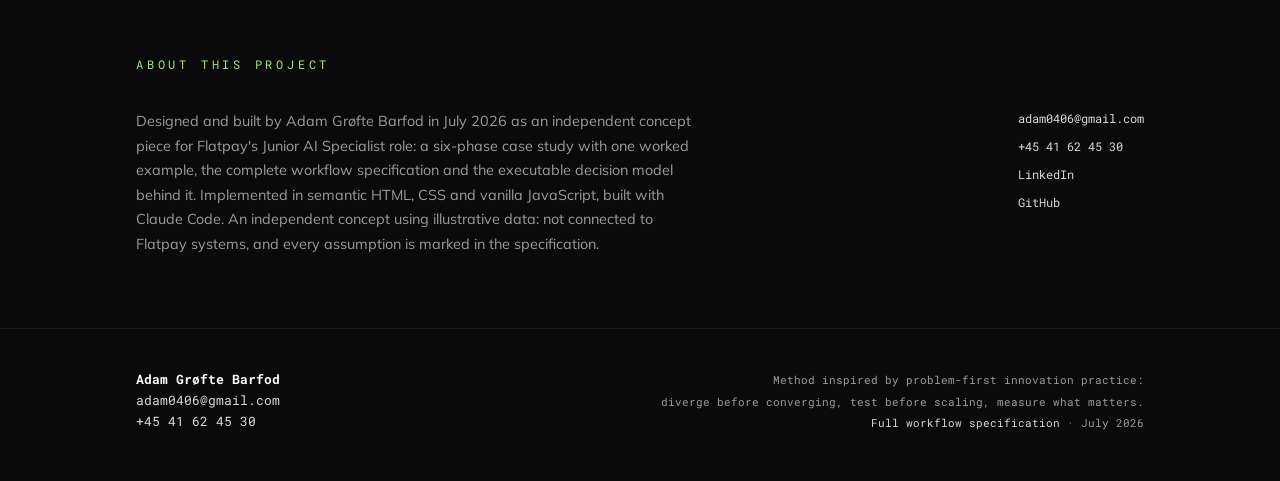
==== commit 1373c54d: "Section 3 becomes an icon journey; flowchart joins the paper theme The step 3 branch tree leaves the" ====
--- a/index.html
+++ b/index.html
@@ -393,7 +393,7 @@
               </div>
 
               <h3 class="seclbl">The path every call follows</h3>
-              <p class="bridge">One canonical control flow with explicit gates, early exits and branch-specific playbooks: predictable before it is clever.</p>
+              <p class="bridge">One fixed control flow with explicit gates, early exits and branch-specific playbooks: predictable before it is clever.</p>
               <div class="route">
                 <div class="route-line" aria-hidden="true"></div>
                 <div class="route-step">
@@ -431,48 +431,6 @@
                   <span class="rs-num">STEP 5</span>
                   <span class="rs-t">Close or handoff</span>
                   <span class="rs-c">Warm transfer, nothing repeated</span>
-                </div>
-              </div>
-
-              <h3 class="seclbl">Where the call forks</h3>
-              <p class="bridge">One symptom, six diagnosis branches: step 3 routes every call to its own playbook.</p>
-              <div class="btree">
-                <div class="bt-root">
-                  <span class="bt-root-ic"><svg aria-hidden="true" focusable="false" width="17" height="17" viewBox="0 0 24 24" fill="none" stroke="currentColor" stroke-width="1.8" stroke-linecap="round" stroke-linejoin="round"><line x1="12" y1="21" x2="12" y2="12"/><line x1="12" y1="12" x2="5" y2="6"/><line x1="12" y1="12" x2="12" y2="4"/><line x1="12" y1="12" x2="19" y2="6"/><polyline points="5 9 5 6 8 6"/><polyline points="10 6 12 4 14 6"/><polyline points="16 6 19 6 19 9"/></svg></span>
-                  <span><span class="bt-root-t">Step 3 · Route</span><span class="bt-root-s">the signals pick exactly one branch</span></span>
-                </div>
-                <div class="bt-branches">
-                  <span class="bt-trunk" aria-hidden="true"><span class="bt-packet"></span></span>
-                  <div class="bt-branch">
-                    <span class="bt-badge">A</span>
-                    <span class="bt-ic"><svg aria-hidden="true" focusable="false" width="18" height="18" viewBox="0 0 24 24" fill="none" stroke="#101210" stroke-width="1.8" stroke-linecap="round"><path d="M7 18a4.5 4.5 0 1 1 .8-8.9A6 6 0 0 1 19.5 11 3.7 3.7 0 0 1 18 18H7z"/><line x1="12" y1="10.5" x2="12" y2="13.5"/><circle cx="12" cy="15.8" r="0.9" fill="#101210" stroke="none"/></svg></span>
-                    <div><span class="bt-t">Platform incident</span><span class="bt-c">Not their fault. Inform, broadcast on spikes, protect the human queue</span></div>
-                  </div>
-                  <div class="bt-branch">
-                    <span class="bt-badge">B</span>
-                    <span class="bt-ic"><svg aria-hidden="true" focusable="false" width="18" height="18" viewBox="0 0 24 24" fill="none" stroke="#101210" stroke-width="1.8" stroke-linecap="round"><path d="M5 10a10 10 0 0 1 14 0"/><path d="M8 13.5a6 6 0 0 1 8 0"/><circle cx="12" cy="17.5" r="1.4" fill="#101210" stroke="none"/></svg></span>
-                    <div><span class="bt-t">Local connectivity</span><span class="bt-c">Guided recovery, every step verified in telemetry</span></div>
-                  </div>
-                  <div class="bt-branch">
-                    <span class="bt-badge">C</span>
-                    <span class="bt-ic"><svg aria-hidden="true" focusable="false" width="18" height="18" viewBox="0 0 24 24" fill="none" stroke="#101210" stroke-width="1.8" stroke-linecap="round"><rect x="6" y="6" width="12" height="12" rx="2"/><rect x="10" y="10" width="4" height="4"/><line x1="12" y1="2" x2="12" y2="6"/><line x1="12" y1="18" x2="12" y2="22"/><line x1="2" y1="12" x2="6" y2="12"/><line x1="18" y1="12" x2="22" y2="12"/></svg></span>
-                    <div><span class="bt-t">Device fault</span><span class="bt-c">Remote checks, consented updates, fast replacement</span></div>
-                  </div>
-                  <div class="bt-branch">
-                    <span class="bt-badge">D</span>
-                    <span class="bt-ic"><svg aria-hidden="true" focusable="false" width="18" height="18" viewBox="0 0 24 24" fill="none" stroke="#101210" stroke-width="1.8" stroke-linecap="round"><rect x="5.5" y="11" width="13" height="9" rx="2"/><path d="M9 11V8a3 3 0 0 1 6 0v3"/></svg></span>
-                    <div><span class="bt-t">Account-level restriction</span><span class="bt-c">No speculation. Straight to a human specialist, warm</span></div>
-                  </div>
-                  <div class="bt-branch">
-                    <span class="bt-badge">E</span>
-                    <span class="bt-ic"><svg aria-hidden="true" focusable="false" width="18" height="18" viewBox="0 0 24 24" fill="none" stroke="#101210" stroke-width="1.8" stroke-linecap="round"><rect x="3" y="6" width="18" height="13" rx="2"/><line x1="3" y1="10.5" x2="21" y2="10.5"/></svg></span>
-                    <div><span class="bt-t">Card declines</span><span class="bt-c">Evidence from decline codes: the terminal works</span></div>
-                  </div>
-                  <div class="bt-branch">
-                    <span class="bt-badge">F</span>
-                    <span class="bt-ic"><svg aria-hidden="true" focusable="false" width="18" height="18" viewBox="0 0 24 24" fill="none" stroke="#101210" stroke-width="1.8" stroke-linecap="round"><circle cx="12" cy="12" r="9"/><path d="M9.5 9.5a2.5 2.5 0 1 1 3.4 2.3c-.8.3-.9 1-.9 1.7"/><circle cx="12" cy="16.5" r="0.9" fill="#101210" stroke="none"/></svg></span>
-                    <div><span class="bt-t">Wrong device</span><span class="bt-c">Disambiguate terminal vs. POS vs. printer first</span></div>
-                  </div>
                 </div>
               </div>
 
@@ -680,7 +638,7 @@
               <div class="cards-2">
                 <div class="card">
                   <div style="margin-bottom:8px"><span class="mkt">DK</span><span class="mkt">FI</span><span class="mkt">FR</span><span class="mkt">DE</span><span class="mkt">IT</span><span class="mkt">UK</span></div>
-                  <div class="cc">Localize behavior, not logic. Six forked workflows would drift apart in a quarter; one canonical flow with overlays keeps every improvement global.</div>
+                  <div class="cc">Localize behavior, not logic. Six forked workflows would drift apart in a quarter; one shared flow with overlays keeps every improvement global.</div>
                 </div>
                 <div class="card icon-card">
                   <svg aria-hidden="true" focusable="false" width="22" height="22" viewBox="0 0 24 24" fill="none" stroke="#101210" stroke-width="1.8" stroke-linecap="round" stroke-linejoin="round"><path d="M12 3l9 5-9 5-9-5z"/><path d="M3 13l9 5 9-5"/><path d="M3 17l9 5 9-5"/></svg>
--- a/css/style.css
+++ b/css/style.css
@@ -1520,25 +1520,74 @@
 .tag.locked { background: #8a6530; }
 .tag.never { background: var(--tag-never); }
 
-/* decision-path flowchart (workflow spec, section 3): clean dark panel */
+/* decision-path flowchart (workflow spec, section 3): light panel */
 .fc-panel {
   margin: 26px 0 12px;
-  background: linear-gradient(135deg, #1d1e1c, #101210);
-  border: 1px solid rgba(159, 232, 112, 0.22); border-radius: 16px;
+  background: #fff; border: 1px solid #e5e5e2; border-radius: 16px;
   overflow: hidden;
 }
 .fc-head {
   display: flex; align-items: center; gap: 9px;
-  padding: 13px 20px; border-bottom: 1px solid rgba(159, 232, 112, 0.14);
+  padding: 12px 20px; border-bottom: 1px solid #e5e5e2; background: #fbfbfa;
   font-family: var(--mono); font-size: 0.66rem; font-weight: 700;
-  letter-spacing: 0.14em; text-transform: uppercase; color: var(--lime);
+  letter-spacing: 0.14em; text-transform: uppercase; color: #101210;
 }
 .fc-head span {
-  margin-left: auto; color: #8a8d86;
+  margin-left: auto; color: #6b6c69;
   font-size: 0.58rem; letter-spacing: 0.1em;
 }
 .fc-body { padding: 22px 18px 12px; }
 .fc-body svg { display: block; width: 100%; height: auto; }
+
+/* section 3 stage journey: top-down spine with icon nodes and branch fan */
+.wfj { margin: 20px 0 8px; }
+.wfj-stage { position: relative; display: flex; gap: 18px; padding-bottom: 26px; }
+.wfj-stage::before {
+  content: ""; position: absolute; left: 21px; top: 48px; bottom: 2px; width: 2px;
+  background-image: repeating-linear-gradient(180deg, rgba(16, 18, 16, 0.22) 0 5px, transparent 5px 11px);
+}
+.wfj > .wfj-stage:last-child { padding-bottom: 6px; }
+.wfj > .wfj-stage:last-child::before { display: none; }
+.wfj-node {
+  width: 44px; height: 44px; border-radius: 50%; flex-shrink: 0;
+  background: #101210; color: var(--lime);
+  display: flex; align-items: center; justify-content: center;
+  position: relative; z-index: 1;
+}
+.wfj-route .wfj-node { background: var(--lime); color: #101210; box-shadow: 0 0 0 4px rgba(159, 232, 112, 0.28); }
+.wfj-body { flex: 1; min-width: 0; padding-top: 2px; }
+.wfj-k {
+  display: block; font-family: var(--mono); font-size: 0.62rem; font-weight: 700;
+  letter-spacing: 0.16em; text-transform: uppercase; color: var(--tag-auto);
+}
+.wfj-t { display: block; font-weight: 800; color: #101210; font-size: 1.02rem; margin: 2px 0 5px; }
+.wfj-p { margin: 0; font-size: 0.88rem; color: #3f403e; line-height: 1.62; max-width: 76ch; }
+.wfj-branches {
+  display: grid; grid-template-columns: repeat(auto-fit, minmax(250px, 1fr)); gap: 10px;
+  margin-top: 14px;
+}
+.wfj-branch {
+  display: flex; gap: 11px; align-items: flex-start;
+  background: #fff; border: 1px solid #e5e5e2; border-radius: 12px;
+  padding: 12px 14px;
+  transition: border-color 0.25s ease, transform 0.3s var(--ease-out), box-shadow 0.3s ease;
+}
+.wfj-branch:hover { border-color: rgba(159, 232, 112, 0.8); transform: translateY(-2px); box-shadow: 0 8px 20px rgba(16, 18, 16, 0.07); }
+.wfj-badge {
+  width: 23px; height: 23px; border-radius: 50%; flex-shrink: 0;
+  background: #101210; color: var(--lime);
+  font-family: var(--mono); font-size: 0.68rem; font-weight: 700;
+  display: flex; align-items: center; justify-content: center;
+}
+.wfj-bic { flex-shrink: 0; color: #101210; margin-top: 2px; }
+.wfj-branch b { display: block; font-size: 0.86rem; color: #101210; line-height: 1.3; }
+.wfj-branch p { margin: 3px 0 0; font-size: 0.78rem; color: #6b6c69; line-height: 1.5; }
+@media (max-width: 560px) {
+  .wfj-stage { gap: 13px; }
+  .wfj-node { width: 38px; height: 38px; }
+  .wfj-stage::before { left: 18px; top: 42px; }
+  .wfj-branches { grid-template-columns: 1fr; }
+}
 .fc-alt { margin: 12px 0 6px; background: #fbfbfa; border: 1px solid #e5e5e2; border-radius: 12px; }
 .fc-alt summary {
   cursor: pointer; padding: 10px 14px; list-style: none;
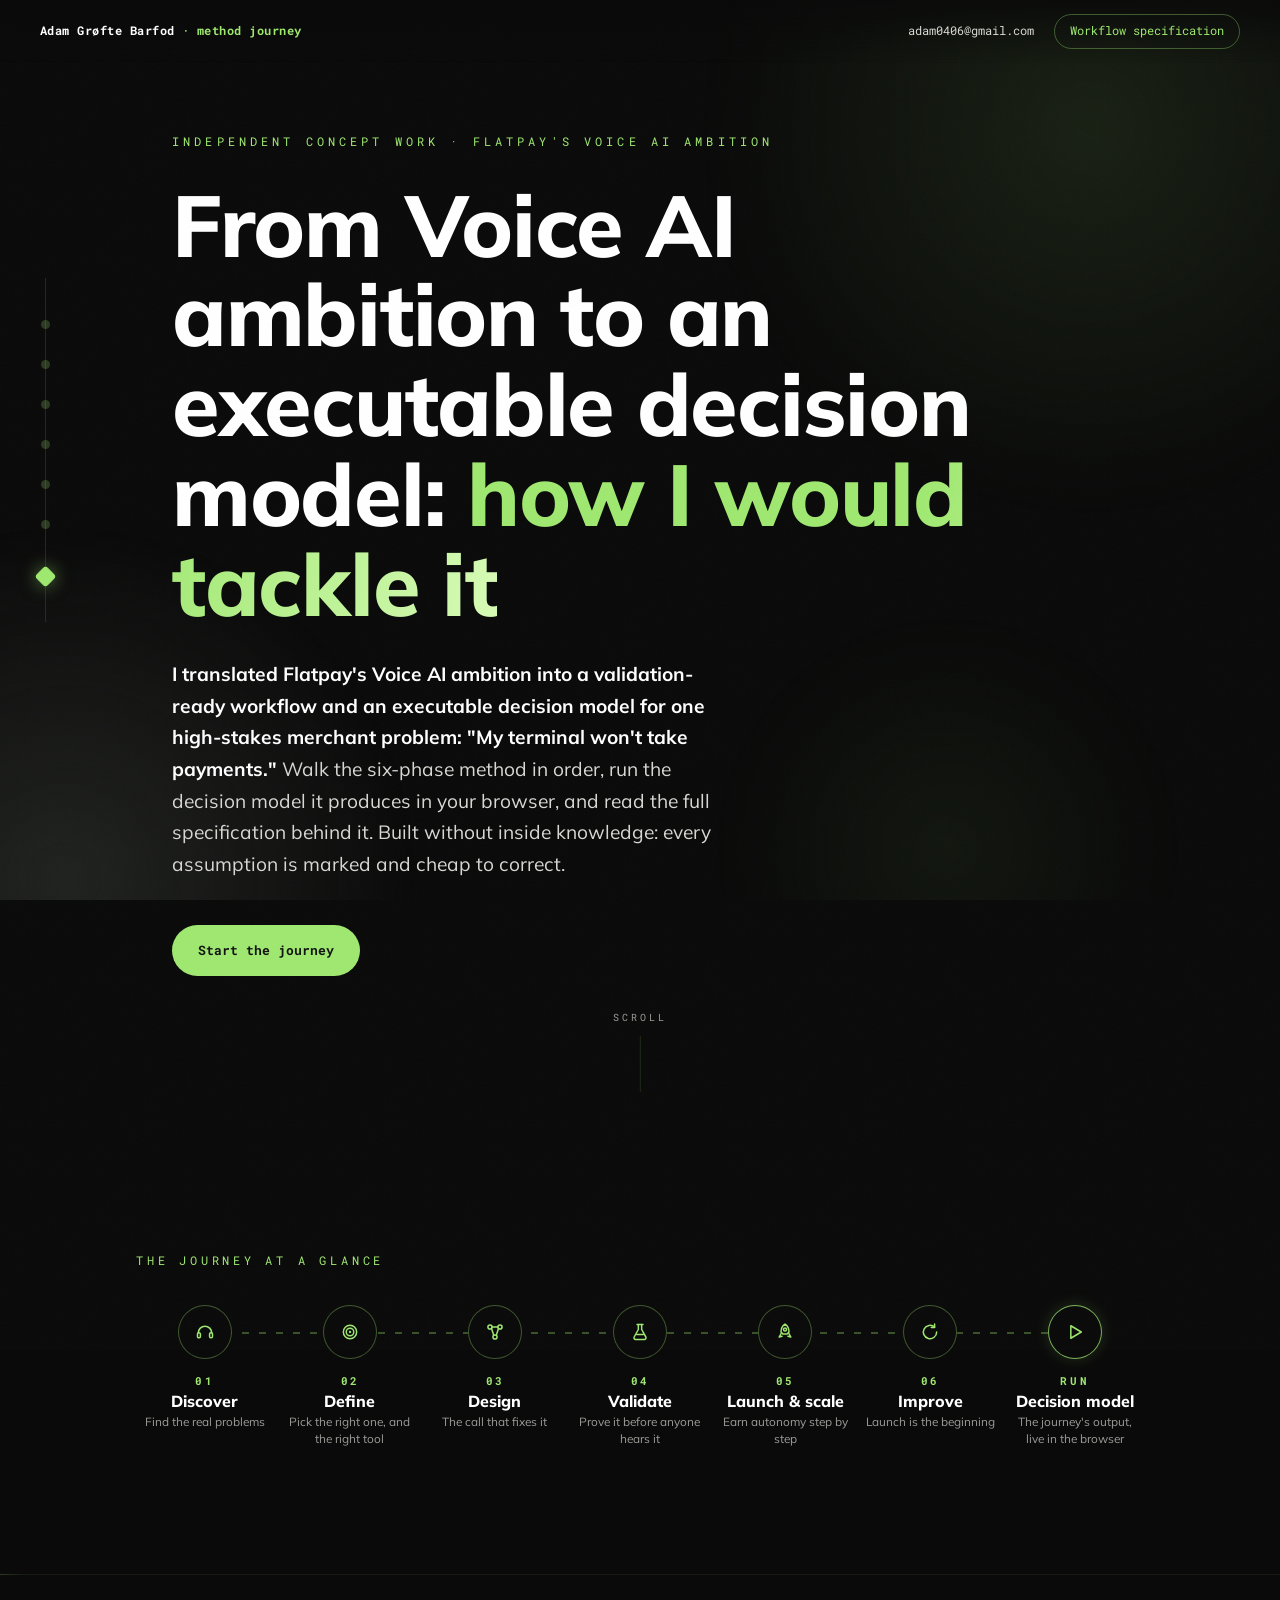
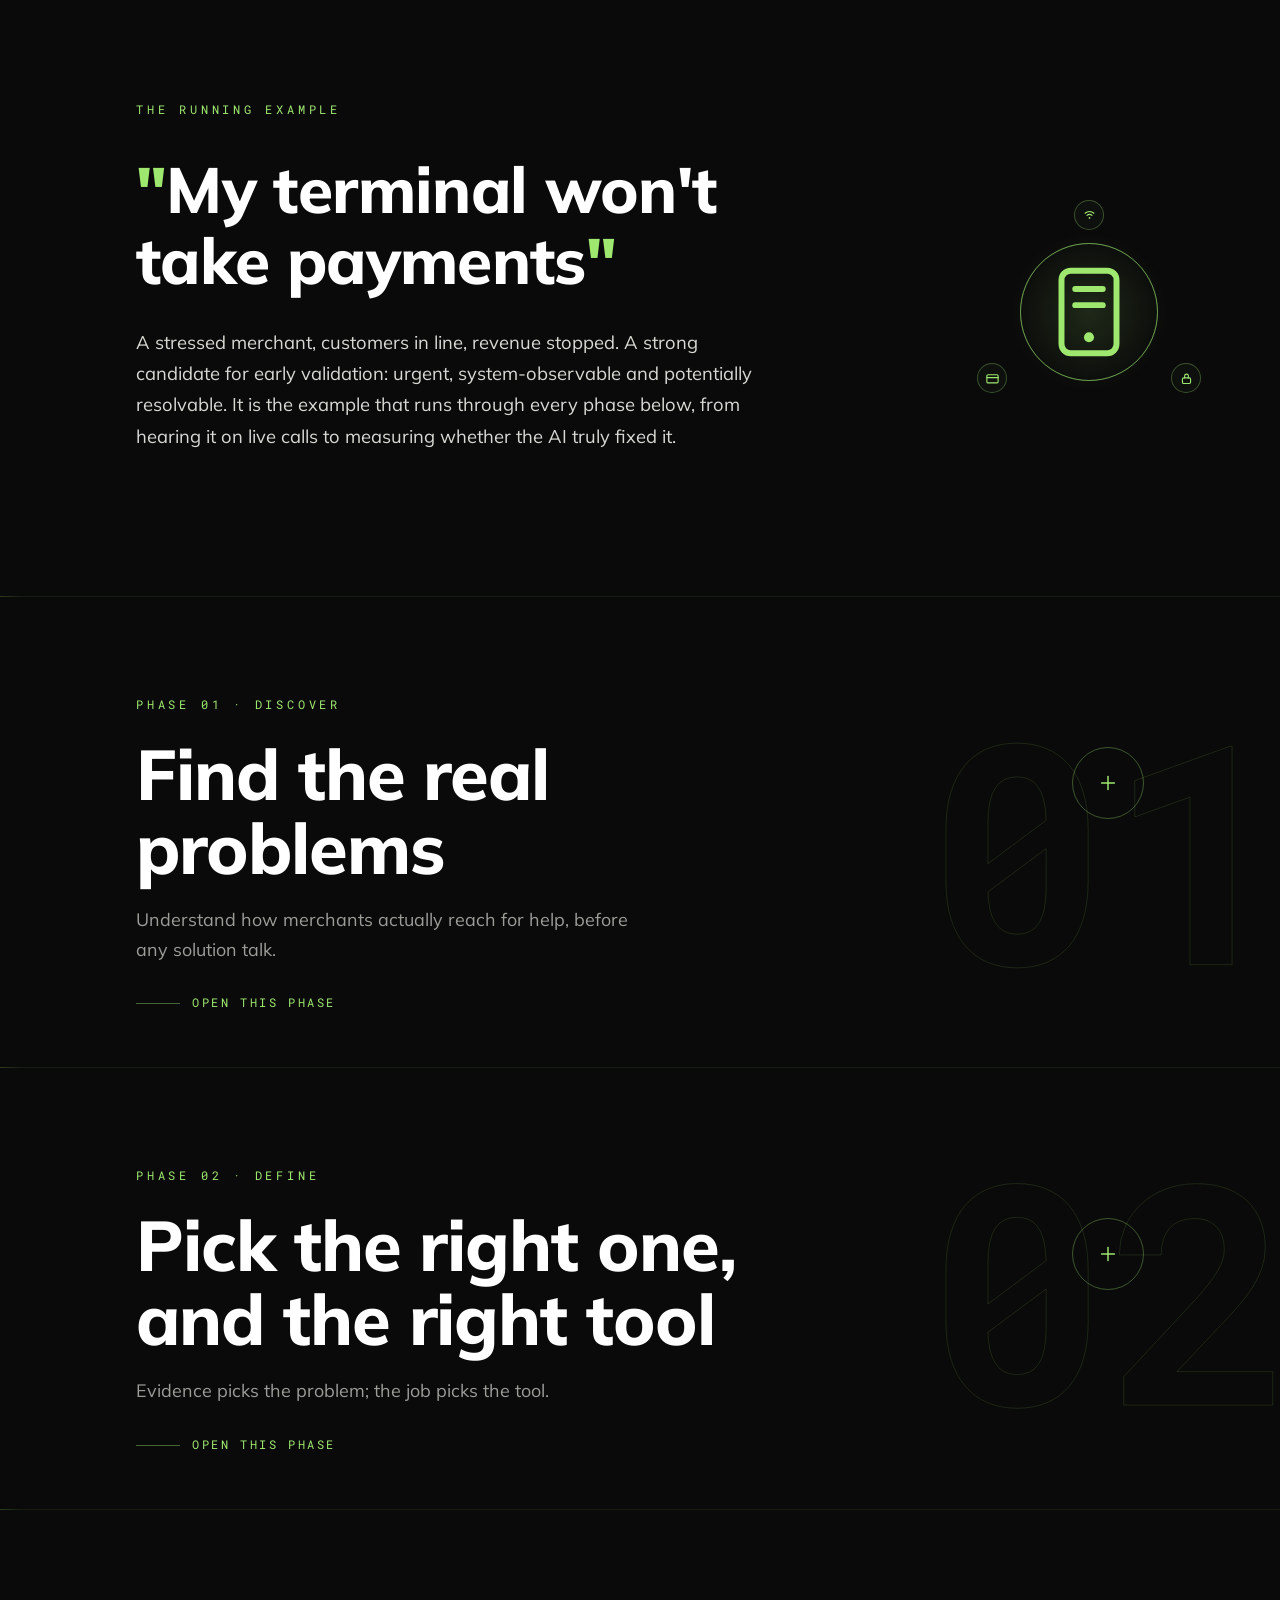
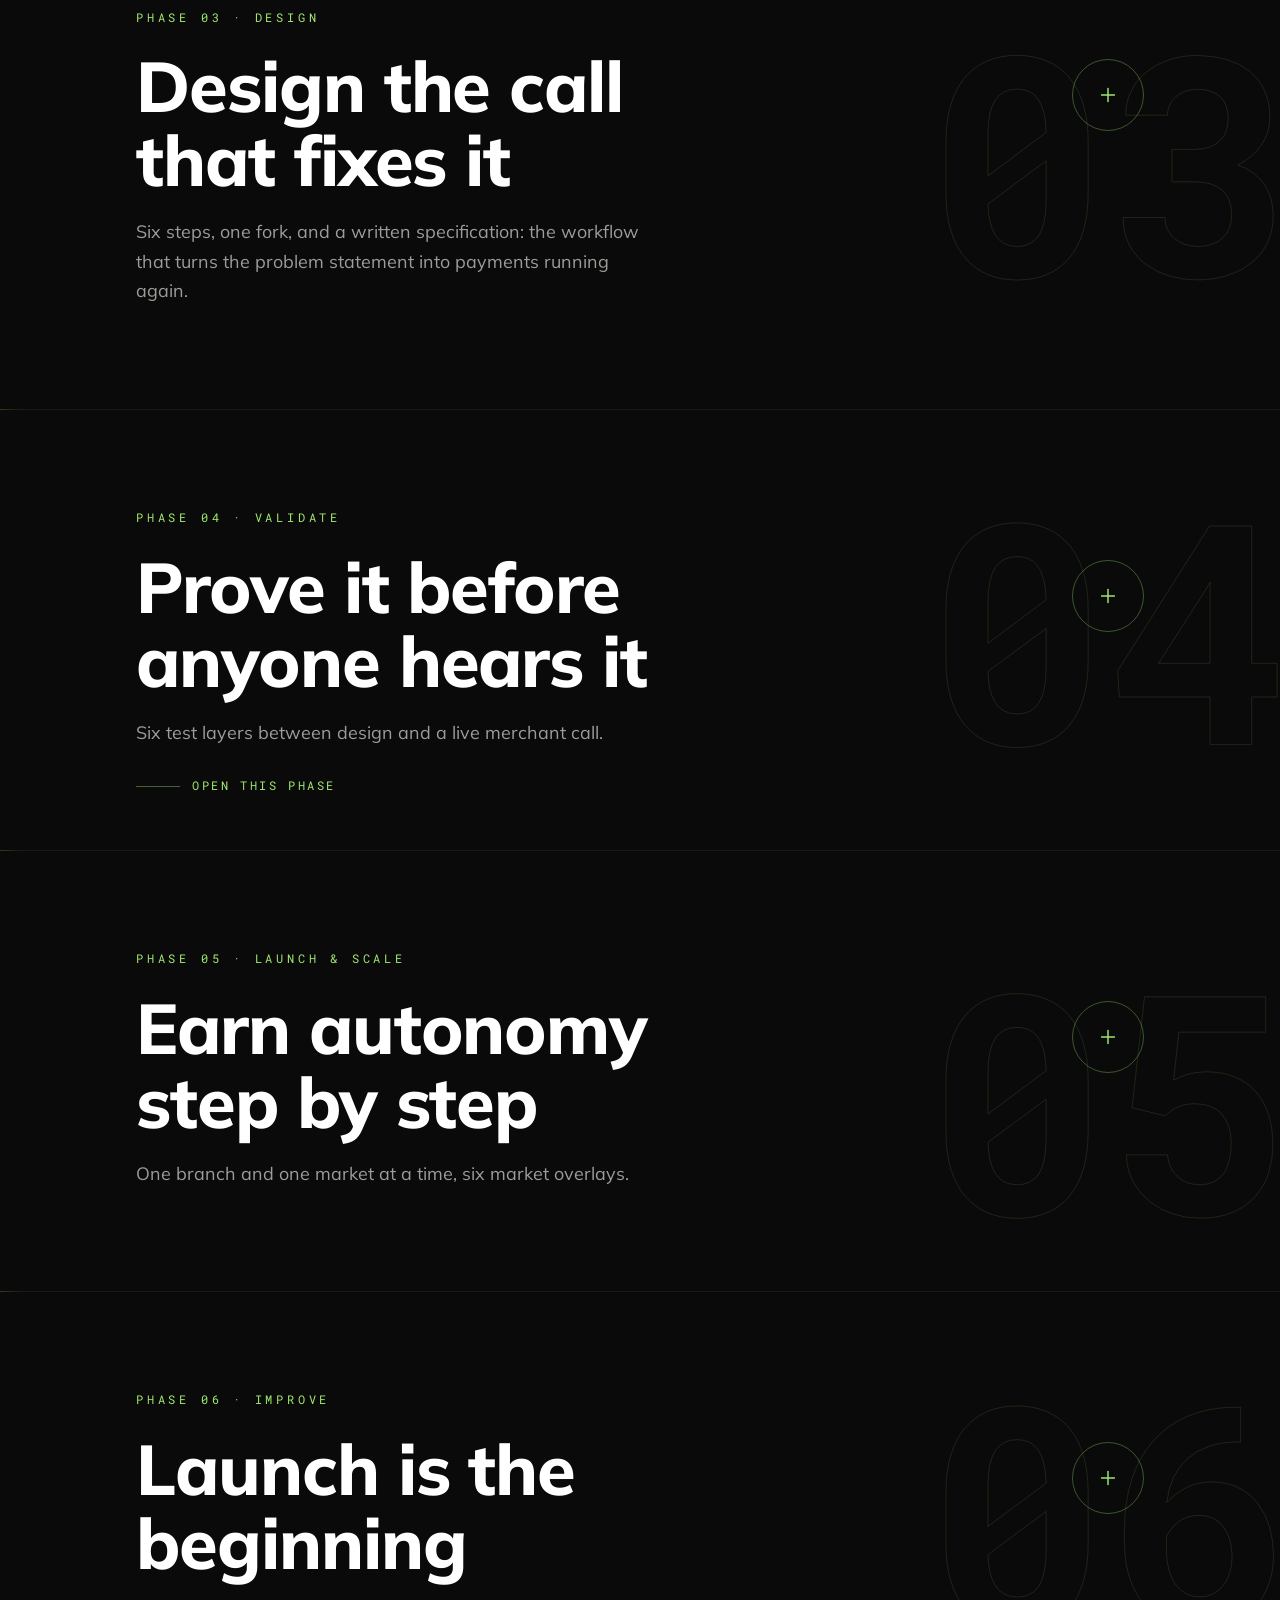
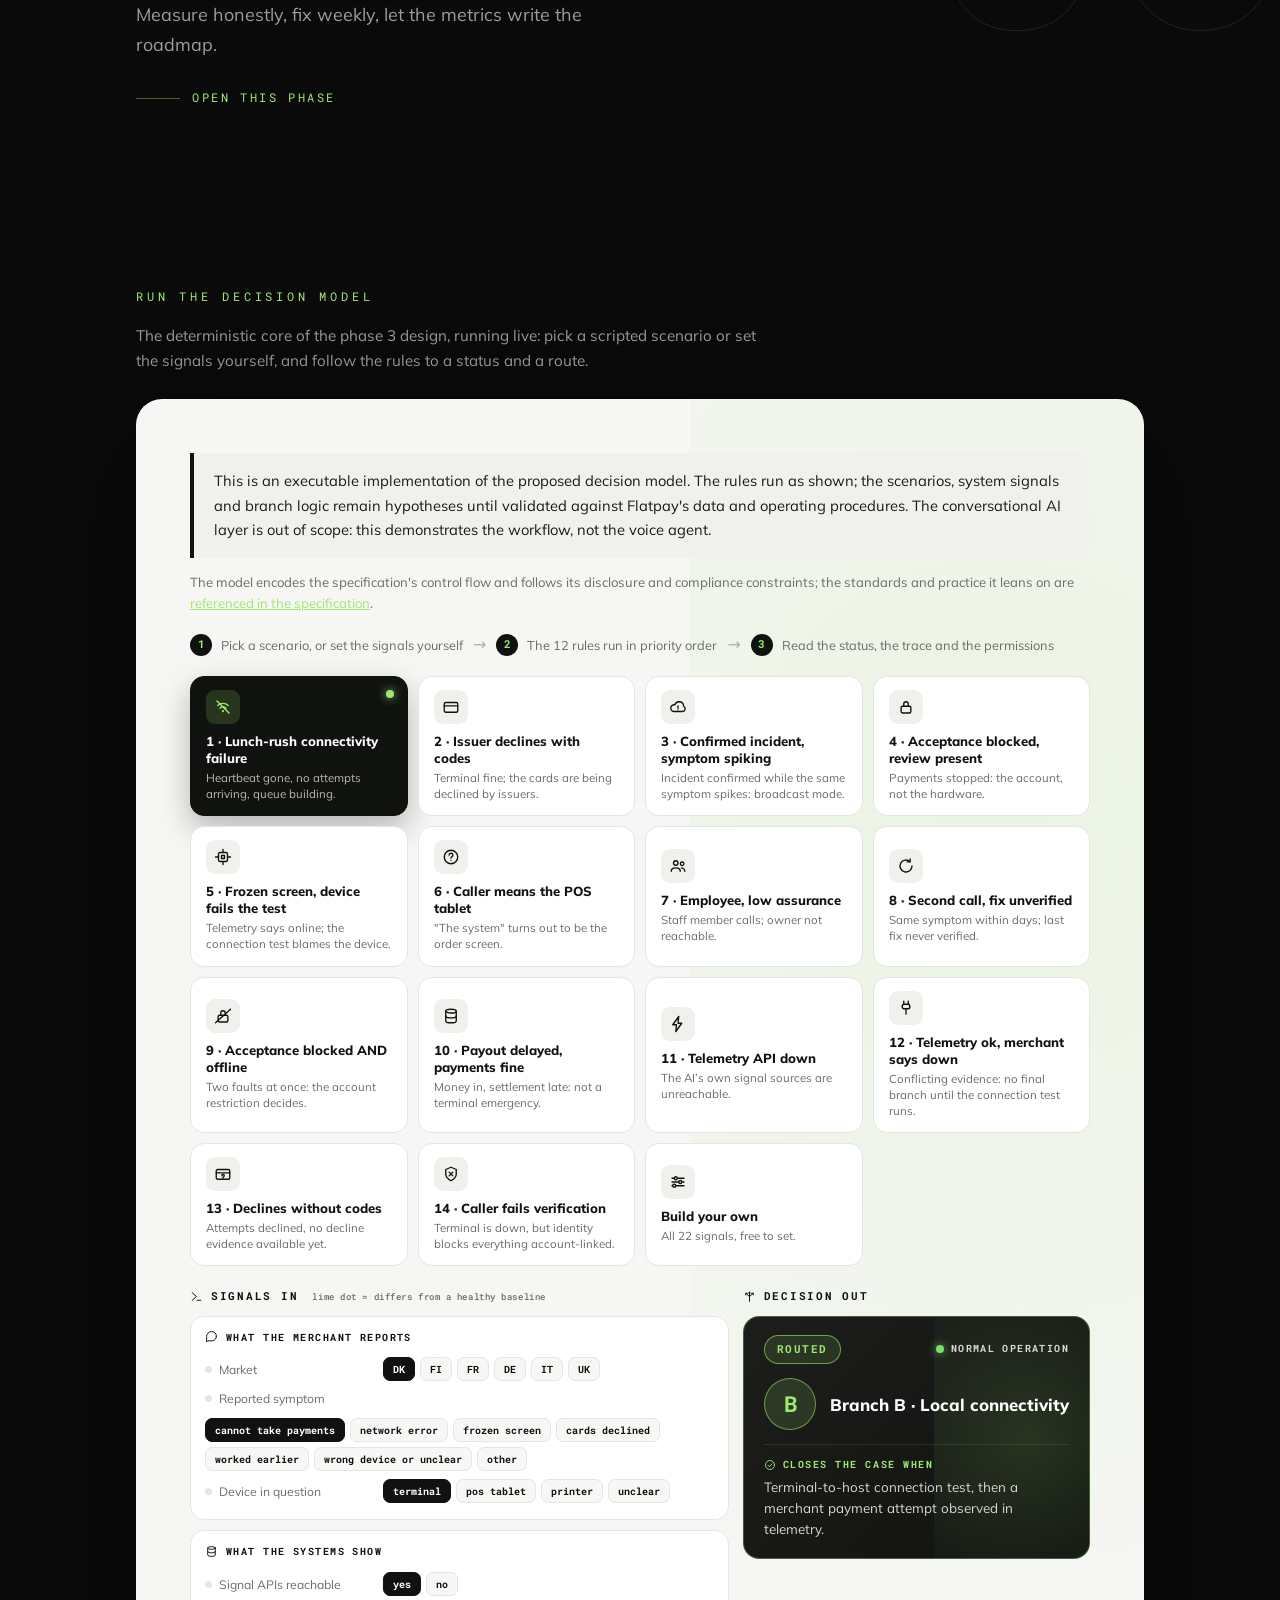
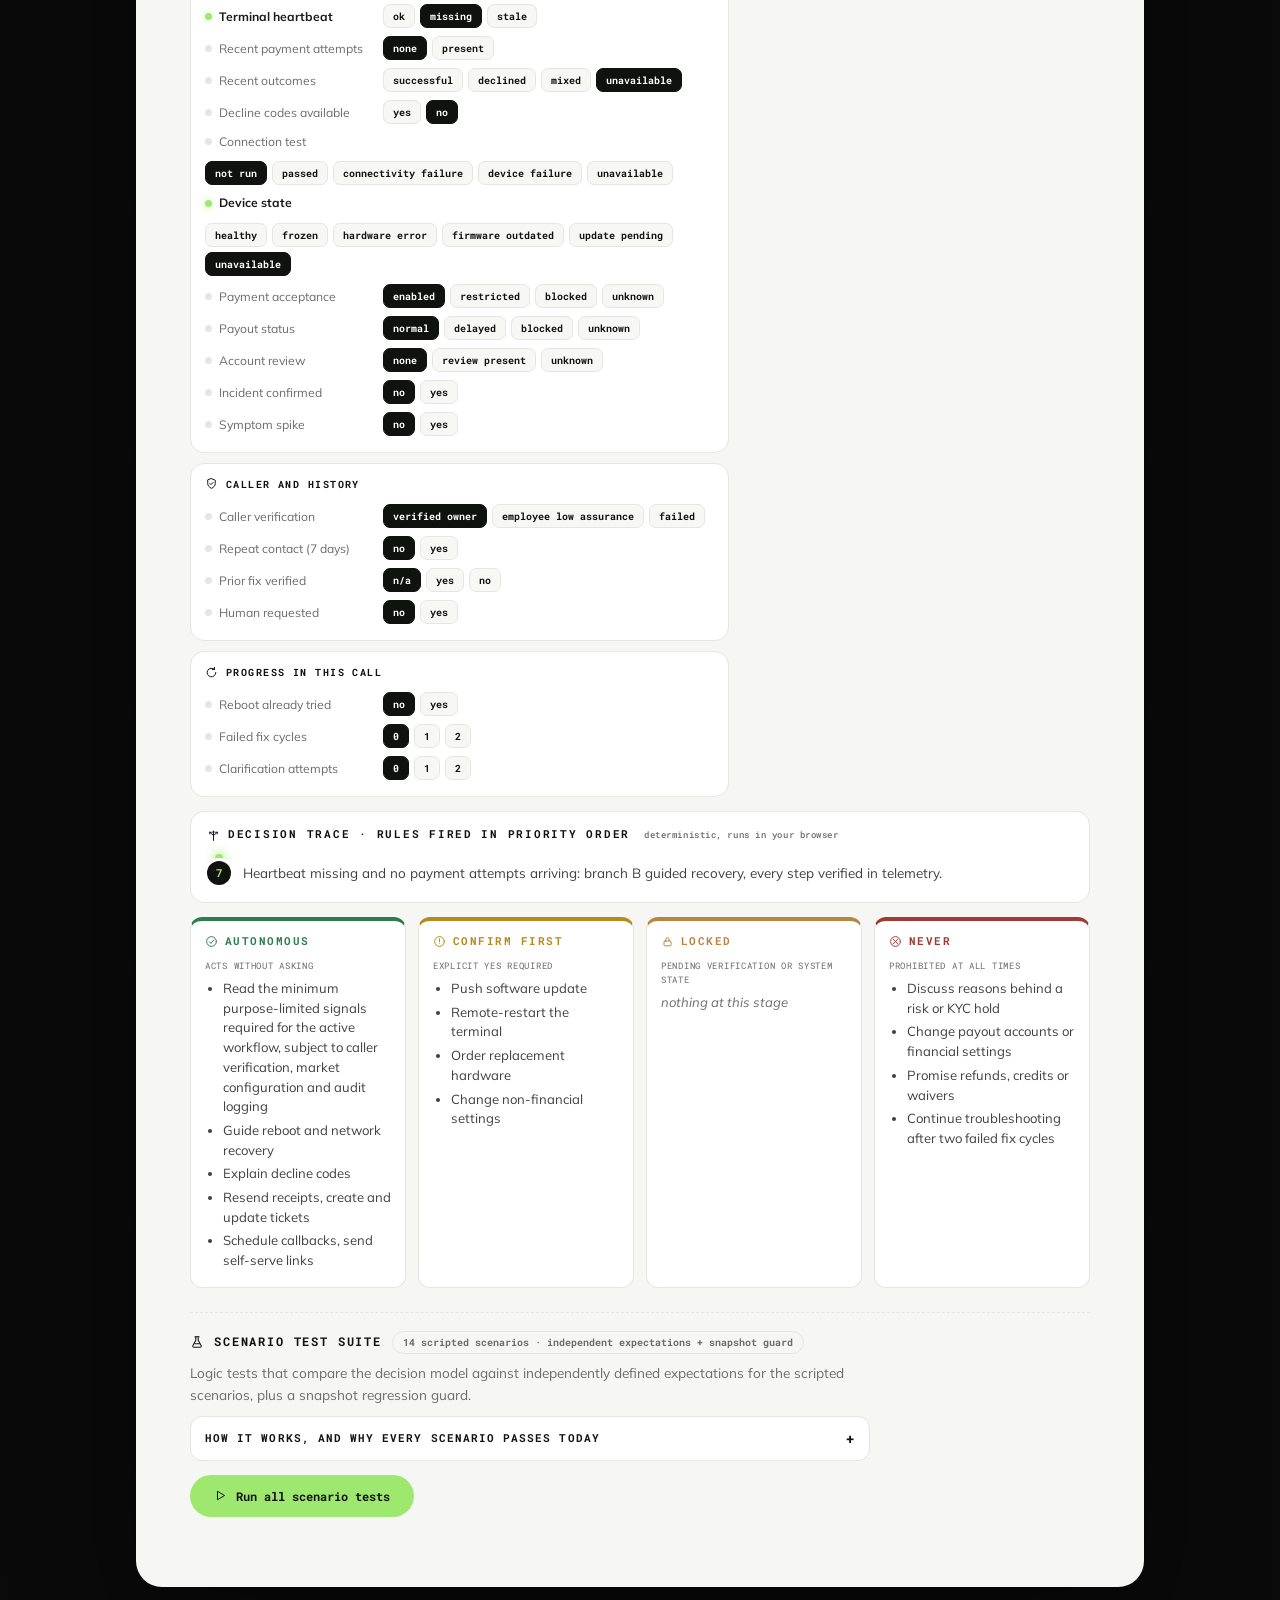
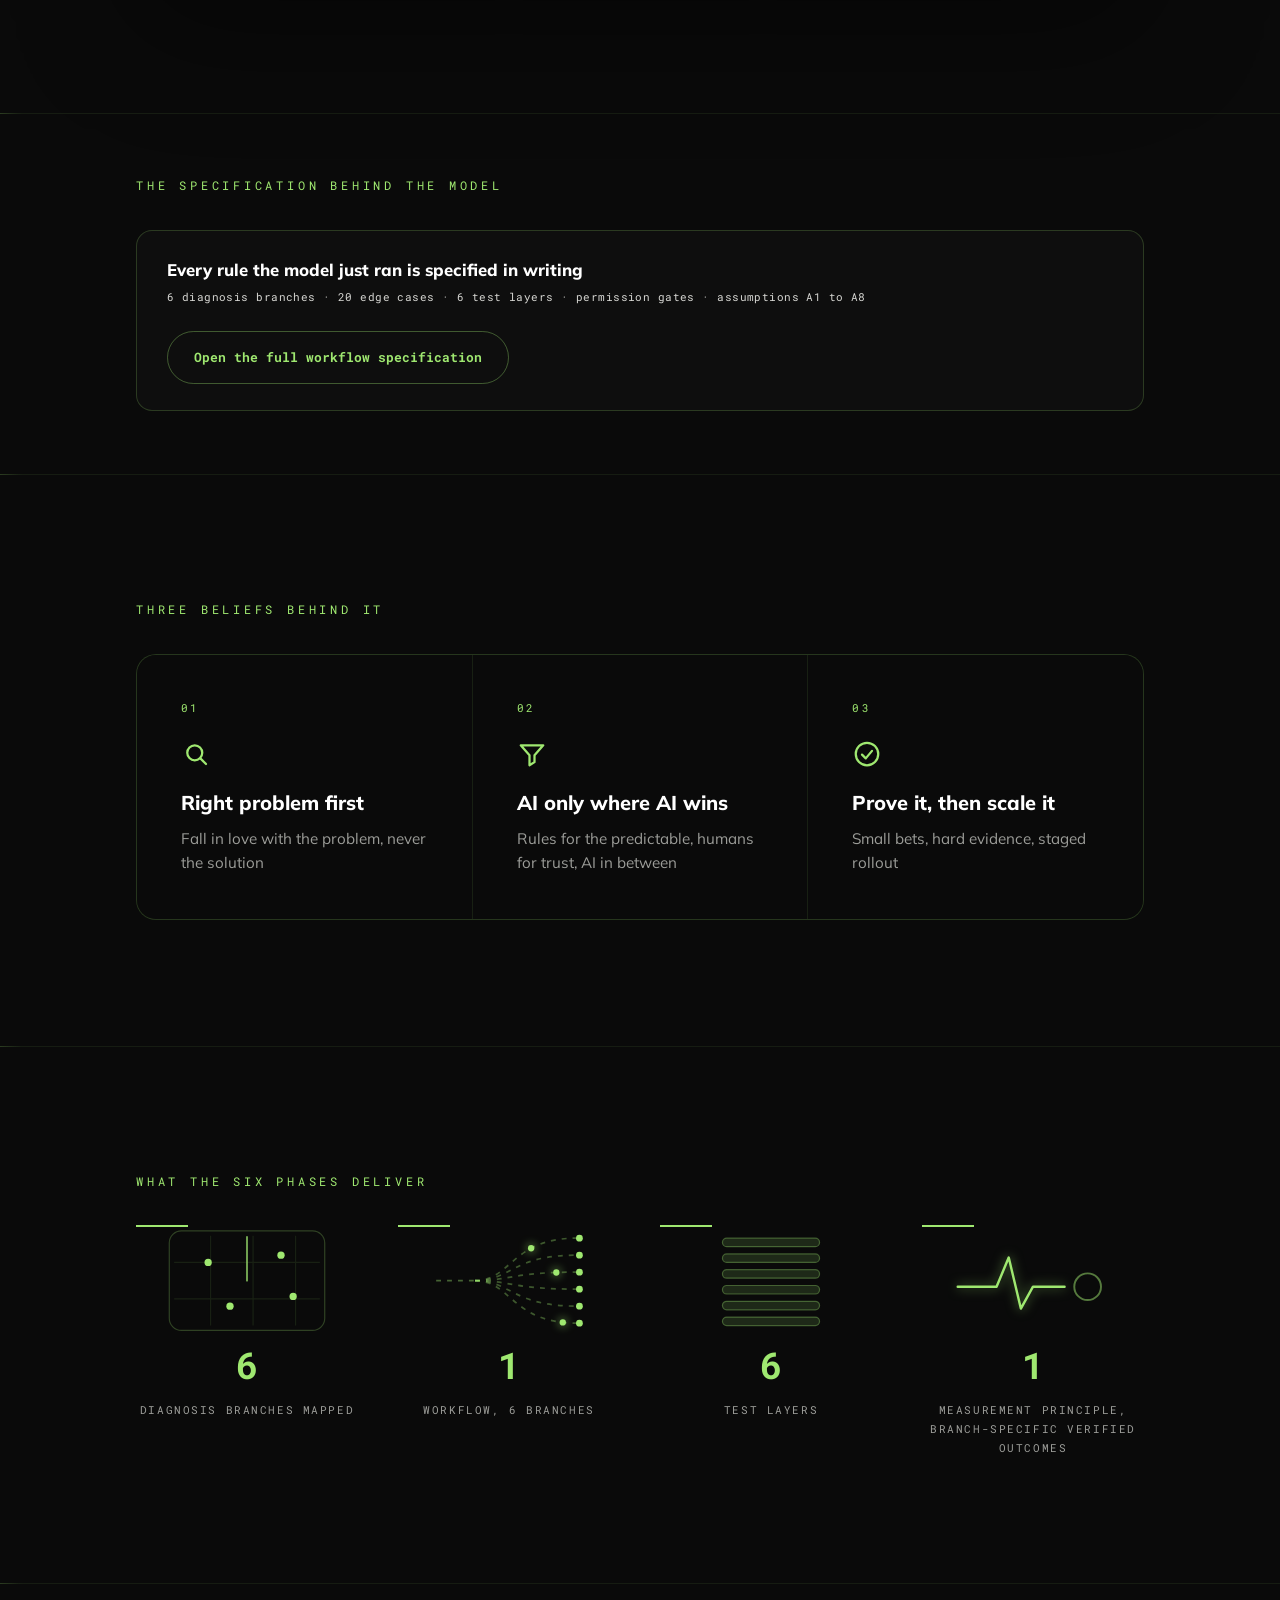
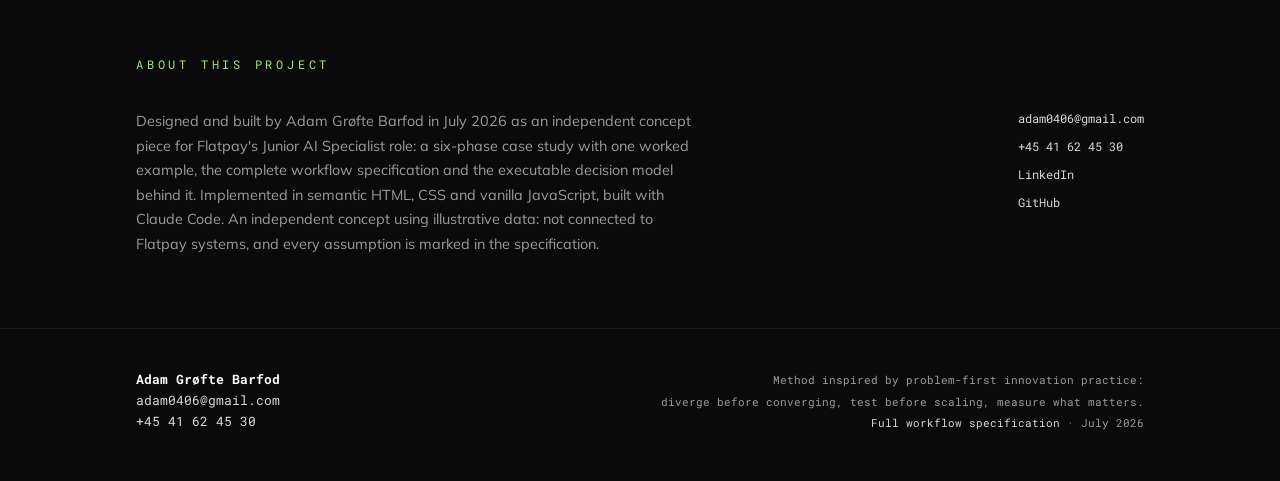
==== commit e67e08e4: "End-of-phase panels and spec step icons go black on white Every dark highlight panel in the phase pa" ====
--- a/index.html
+++ b/index.html
@@ -415,7 +415,7 @@
                   <span class="rs-c">Telemetry, payments, account, incidents</span>
                 </div>
                 <div class="route-step">
-                  <span class="rs-node fork"><svg aria-hidden="true" focusable="false" width="18" height="18" viewBox="0 0 24 24" fill="none" stroke="#101210" stroke-width="1.8" stroke-linecap="round" stroke-linejoin="round"><line x1="12" y1="21" x2="12" y2="12"/><line x1="12" y1="12" x2="5" y2="6"/><line x1="12" y1="12" x2="12" y2="4"/><line x1="12" y1="12" x2="19" y2="6"/><polyline points="5 9 5 6 8 6"/><polyline points="10 6 12 4 14 6"/><polyline points="16 6 19 6 19 9"/></svg></span>
+                  <span class="rs-node"><svg aria-hidden="true" focusable="false" width="18" height="18" viewBox="0 0 24 24" fill="none" stroke="#101210" stroke-width="1.8" stroke-linecap="round" stroke-linejoin="round"><line x1="12" y1="21" x2="12" y2="12"/><line x1="12" y1="12" x2="5" y2="6"/><line x1="12" y1="12" x2="12" y2="4"/><line x1="12" y1="12" x2="19" y2="6"/><polyline points="5 9 5 6 8 6"/><polyline points="10 6 12 4 14 6"/><polyline points="16 6 19 6 19 9"/></svg></span>
                   <span class="rs-num">STEP 3</span>
                   <span class="rs-t">Route</span>
                   <span class="rs-c">To one of six diagnosis branches</span>
@@ -567,7 +567,7 @@
                   <div class="dc">If replay agreement or shadow-mode agreement stays under the bar after two redesign cycles, the branch does not launch. Killing a weak workflow in testing costs days; killing it in production costs merchant trust.</div>
                 </div>
                 <div class="dside">
-                  <svg aria-hidden="true" focusable="false" width="44" height="44" viewBox="0 0 24 24" fill="none" stroke="#9fe870" stroke-width="1.7" stroke-linecap="round" stroke-linejoin="round"><path d="M8 3h8l5 5v8l-5 5H8l-5-5V8z"/><line x1="9" y1="9" x2="15" y2="15"/><line x1="15" y1="9" x2="9" y2="15"/></svg>
+                  <svg aria-hidden="true" focusable="false" width="44" height="44" viewBox="0 0 24 24" fill="none" stroke="#101210" stroke-width="1.7" stroke-linecap="round" stroke-linejoin="round"><path d="M8 3h8l5 5v8l-5 5H8l-5-5V8z"/><line x1="9" y1="9" x2="15" y2="15"/><line x1="15" y1="9" x2="9" y2="15"/></svg>
                 </div>
               </div>
 
--- a/css/style.css
+++ b/css/style.css
@@ -305,8 +305,6 @@
   margin: 0 auto; transition: transform 0.5s var(--ease-out), border-color 0.4s ease, box-shadow 0.4s ease;
 }
 .route-step:hover .rs-node { transform: translateY(-4px); border-color: var(--lime); box-shadow: 0 8px 20px rgba(16, 18, 16, 0.12); }
-.rs-node.fork { background: var(--green); border-color: var(--green); }
-.rs-node.fork svg { stroke: var(--lime); }
 .phase-details[open] .route .rs-node { animation: nodeglow 9s ease-in-out infinite; }
 .phase-details[open] .route .route-step:nth-child(3) .rs-node { animation-delay: 1.5s; }
 .phase-details[open] .route .route-step:nth-child(4) .rs-node { animation-delay: 3s; }
@@ -340,23 +338,18 @@
 /* deliverable */
 .deliver {
   display: flex; align-items: center; gap: 18px; flex-wrap: wrap;
-  background: linear-gradient(135deg, #1d1e1c, #101210);
-  border: 1px solid rgba(159, 232, 112, 0.35); border-radius: 16px;
+  background: var(--card);
+  border: 1px solid var(--border); border-radius: 16px;
   padding: 20px 24px; position: relative; overflow: hidden;
-}
-.deliver::before {
-  content: ""; position: absolute; top: -60%; right: -10%; width: 55%; height: 220%;
-  background: radial-gradient(circle, rgba(159, 232, 112, 0.14), transparent 65%);
-  pointer-events: none; animation: cardlight 18s ease-in-out infinite alternate;
 }
 .dv-ic {
   width: 46px; height: 46px; border-radius: 12px; flex-shrink: 0;
-  background: rgba(159, 232, 112, 0.14); color: var(--lime);
+  background: #f0f0ed; color: #101210;
   display: flex; align-items: center; justify-content: center; position: relative;
 }
 .dv-main { flex: 1; min-width: 200px; position: relative; }
-.dv-t { display: block; font-weight: 800; color: #fff; font-size: 1.05rem; }
-.dv-s { display: block; font-family: var(--mono); font-size: 0.68rem; color: var(--mist); margin-top: 5px; letter-spacing: 0.04em; }
+.dv-t { display: block; font-weight: 800; color: #101210; font-size: 1.05rem; }
+.dv-s { display: block; font-family: var(--mono); font-size: 0.68rem; color: var(--muted); margin-top: 5px; letter-spacing: 0.04em; }
 .dv-actions { display: flex; gap: 10px; flex-wrap: wrap; position: relative; }
 .btn-ghost-green {
   display: inline-block; border: 1px solid rgba(159, 232, 112, 0.45); color: var(--lime);
@@ -392,28 +385,23 @@
 }
 .deliver.forged { animation: forgedpulse 3.2s ease-in-out infinite; }
 @keyframes forgedpulse {
-  0%, 100% { box-shadow: 0 0 12px rgba(159, 232, 112, 0.15); border-color: rgba(159, 232, 112, 0.4); }
-  50% { box-shadow: 0 0 55px rgba(159, 232, 112, 0.5), 0 0 120px rgba(159, 232, 112, 0.18); border-color: rgba(159, 232, 112, 0.95); }
+  0%, 100% { box-shadow: 0 2px 10px rgba(16, 18, 16, 0.04); border-color: var(--border); }
+  50% { box-shadow: 0 10px 30px rgba(16, 18, 16, 0.1); border-color: #b9bab6; }
 }
 .deliver.forged::after {
   content: ""; position: absolute; inset: 7px; pointer-events: none;
   background:
-    linear-gradient(#9fe870, #9fe870) left top / 24px 2px no-repeat,
-    linear-gradient(#9fe870, #9fe870) left top / 2px 24px no-repeat,
-    linear-gradient(#9fe870, #9fe870) right top / 24px 2px no-repeat,
-    linear-gradient(#9fe870, #9fe870) right top / 2px 24px no-repeat,
-    linear-gradient(#9fe870, #9fe870) left bottom / 24px 2px no-repeat,
-    linear-gradient(#9fe870, #9fe870) left bottom / 2px 24px no-repeat,
-    linear-gradient(#9fe870, #9fe870) right bottom / 24px 2px no-repeat,
-    linear-gradient(#9fe870, #9fe870) right bottom / 2px 24px no-repeat;
+    linear-gradient(#101210, #101210) left top / 24px 2px no-repeat,
+    linear-gradient(#101210, #101210) left top / 2px 24px no-repeat,
+    linear-gradient(#101210, #101210) right top / 24px 2px no-repeat,
+    linear-gradient(#101210, #101210) right top / 2px 24px no-repeat,
+    linear-gradient(#101210, #101210) left bottom / 24px 2px no-repeat,
+    linear-gradient(#101210, #101210) left bottom / 2px 24px no-repeat,
+    linear-gradient(#101210, #101210) right bottom / 24px 2px no-repeat,
+    linear-gradient(#101210, #101210) right bottom / 2px 24px no-repeat;
   animation: cornerpulse 3.2s ease-in-out infinite;
 }
-@keyframes cornerpulse { 0%, 100% { opacity: 0.3; } 50% { opacity: 1; } }
-.deliver.forged .dv-ic { animation: icharge 4s ease-in-out infinite; }
-@keyframes icharge {
-  0%, 100% { box-shadow: inset 0 0 0 0 rgba(159, 232, 112, 0); }
-  50% { box-shadow: inset 0 0 16px rgba(159, 232, 112, 0.5); }
-}
+@keyframes cornerpulse { 0%, 100% { opacity: 0.25; } 50% { opacity: 0.8; } }
 
 .btn-spec.js-holo { animation: keyglow 3s ease-in-out infinite; }
 @keyframes keyglow {
@@ -771,8 +759,8 @@
 /* breathing big numbers in dark callouts */
 .dark-card .dn { animation: dnbreathe 4.5s ease-in-out infinite; }
 @keyframes dnbreathe {
-  0%, 100% { transform: scale(1); text-shadow: none; }
-  50% { transform: scale(1.05); text-shadow: 0 0 20px rgba(159, 232, 112, 0.45); }
+  0%, 100% { transform: scale(1); }
+  50% { transform: scale(1.05); }
 }
 
 /* rotating weekly dial */
@@ -1498,19 +1486,18 @@
 .tile .tc { color: var(--muted); font-size: 0.8rem; margin-top: 2px; line-height: 1.4; }
 .tiles-3 { display: grid; grid-template-columns: repeat(3, 1fr); gap: 12px; }
 
-.dark-card { background: linear-gradient(135deg, #171817, #101210); border-radius: 16px; padding: 24px 26px; color: #fff; position: relative; overflow: hidden; }
-.dark-card::before {
-  content: ""; position: absolute; top: -70%; right: -15%; width: 65%; height: 200%;
-  background: radial-gradient(circle, rgba(159, 232, 112, 0.1), transparent 62%);
-  pointer-events: none; animation: cardlight 22s ease-in-out infinite alternate;
+.dark-card {
+  background: var(--card); border: 1px solid var(--border);
+  border-left: 4px solid var(--green);
+  border-radius: 16px; padding: 24px 26px; color: var(--ink); position: relative; overflow: hidden;
 }
 @keyframes cardlight { from { transform: translate(0, 0); } to { transform: translate(-40%, 22%); } }
-.dark-card .dt { font-weight: 800; font-size: 1.1rem; }
-.dark-card .dc { color: var(--mist); font-size: 0.9rem; line-height: 1.55; margin-top: 6px; }
-.dark-card .dc b { color: var(--lime); }
-.dark-card .dn { font-family: var(--mono); font-weight: 700; font-size: 2.6rem; color: var(--lime); line-height: 1; }
+.dark-card .dt { font-weight: 800; font-size: 1.1rem; color: #101210; }
+.dark-card .dc { color: #3f403e; font-size: 0.9rem; line-height: 1.55; margin-top: 6px; }
+.dark-card .dc b { color: #101210; }
+.dark-card .dn { font-family: var(--mono); font-weight: 700; font-size: 2.6rem; color: var(--green); line-height: 1; }
 .dark-card .dn small { font-size: 1.1rem; }
-.dark-card .dn-lbl { font-family: var(--mono); font-size: 0.64rem; font-weight: 700; text-transform: uppercase; letter-spacing: 0.08em; color: var(--mist); margin-top: 6px; }
+.dark-card .dn-lbl { font-family: var(--mono); font-size: 0.64rem; font-weight: 700; text-transform: uppercase; letter-spacing: 0.08em; color: var(--muted); margin-top: 6px; }
 .dark-split { display: flex; gap: 26px; align-items: center; }
 .dark-split .dside { flex-shrink: 0; }
 
@@ -1541,52 +1528,77 @@
 
 /* section 3 stage journey: top-down spine with icon nodes and branch fan */
 .wfj { margin: 20px 0 8px; }
-.wfj-stage { position: relative; display: flex; gap: 18px; padding-bottom: 26px; }
+.wfj-stage { position: relative; display: flex; gap: 18px; padding-bottom: 16px; }
 .wfj-stage::before {
-  content: ""; position: absolute; left: 21px; top: 48px; bottom: 2px; width: 2px;
+  content: ""; position: absolute; left: 21px; top: 48px; bottom: -2px; width: 2px;
   background-image: repeating-linear-gradient(180deg, rgba(16, 18, 16, 0.22) 0 5px, transparent 5px 11px);
 }
-.wfj > .wfj-stage:last-child { padding-bottom: 6px; }
+.wfj > .wfj-stage:last-child { padding-bottom: 4px; }
 .wfj > .wfj-stage:last-child::before { display: none; }
 .wfj-node {
   width: 44px; height: 44px; border-radius: 50%; flex-shrink: 0;
-  background: #101210; color: var(--lime);
+  background: #fff; border: 1.5px solid #d4d4d1; color: #101210;
   display: flex; align-items: center; justify-content: center;
   position: relative; z-index: 1;
 }
 .wfj-route .wfj-node { background: var(--lime); color: #101210; box-shadow: 0 0 0 4px rgba(159, 232, 112, 0.28); }
-.wfj-body { flex: 1; min-width: 0; padding-top: 2px; }
+.wfj-body {
+  flex: 1; min-width: 0;
+  background: #fbfbfa; border: 1px solid #e5e5e2; border-radius: 14px;
+  padding: 15px 19px 16px;
+}
+.wfj-route .wfj-body {
+  background: #fff; border-color: rgba(159, 232, 112, 0.75);
+  box-shadow: 0 10px 26px rgba(16, 18, 16, 0.06);
+}
 .wfj-k {
   display: block; font-family: var(--mono); font-size: 0.62rem; font-weight: 700;
   letter-spacing: 0.16em; text-transform: uppercase; color: var(--tag-auto);
 }
 .wfj-t { display: block; font-weight: 800; color: #101210; font-size: 1.02rem; margin: 2px 0 5px; }
 .wfj-p { margin: 0; font-size: 0.88rem; color: #3f403e; line-height: 1.62; max-width: 76ch; }
+.wfj-fan { margin-top: 15px; border-top: 1px dashed #d9d9d6; padding-top: 13px; }
+.wfj-fan-l {
+  display: block; margin-bottom: 11px;
+  font-family: var(--mono); font-size: 0.62rem; font-weight: 700;
+  letter-spacing: 0.16em; text-transform: uppercase; color: var(--tag-auto);
+}
 .wfj-branches {
-  display: grid; grid-template-columns: repeat(auto-fit, minmax(250px, 1fr)); gap: 10px;
-  margin-top: 14px;
+  position: relative; margin-left: 11px; padding-left: 27px;
+  display: flex; flex-direction: column; gap: 8px;
+}
+.wfj-branches::before {
+  content: ""; position: absolute; left: 0; top: -6px; bottom: 38px; width: 2px;
+  background-image: repeating-linear-gradient(180deg, rgba(16, 18, 16, 0.28) 0 5px, transparent 5px 11px);
 }
 .wfj-branch {
-  display: flex; gap: 11px; align-items: flex-start;
+  position: relative;
+  display: flex; gap: 12px; align-items: flex-start;
   background: #fff; border: 1px solid #e5e5e2; border-radius: 12px;
-  padding: 12px 14px;
+  padding: 12px 15px;
   transition: border-color 0.25s ease, transform 0.3s var(--ease-out), box-shadow 0.3s ease;
 }
-.wfj-branch:hover { border-color: rgba(159, 232, 112, 0.8); transform: translateY(-2px); box-shadow: 0 8px 20px rgba(16, 18, 16, 0.07); }
+.wfj-branch::before {
+  content: ""; position: absolute; left: -27px; top: 26px; width: 27px; height: 2px;
+  background-image: repeating-linear-gradient(90deg, rgba(16, 18, 16, 0.28) 0 5px, transparent 5px 11px);
+}
+.wfj-branch:hover { border-color: rgba(159, 232, 112, 0.8); transform: translateX(3px); box-shadow: 0 8px 20px rgba(16, 18, 16, 0.07); }
 .wfj-badge {
-  width: 23px; height: 23px; border-radius: 50%; flex-shrink: 0;
-  background: #101210; color: var(--lime);
+  width: 24px; height: 24px; border-radius: 50%; flex-shrink: 0;
+  background: #101210; color: #fff;
   font-family: var(--mono); font-size: 0.68rem; font-weight: 700;
   display: flex; align-items: center; justify-content: center;
 }
-.wfj-bic { flex-shrink: 0; color: #101210; margin-top: 2px; }
-.wfj-branch b { display: block; font-size: 0.86rem; color: #101210; line-height: 1.3; }
-.wfj-branch p { margin: 3px 0 0; font-size: 0.78rem; color: #6b6c69; line-height: 1.5; }
+.wfj-bic { flex-shrink: 0; color: #101210; margin-top: 3px; }
+.wfj-branch b { display: block; font-size: 0.88rem; color: #101210; line-height: 1.3; }
+.wfj-branch p { margin: 3px 0 0; font-size: 0.79rem; color: #6b6c69; line-height: 1.55; }
 @media (max-width: 560px) {
-  .wfj-stage { gap: 13px; }
+  .wfj-stage { gap: 12px; }
   .wfj-node { width: 38px; height: 38px; }
   .wfj-stage::before { left: 18px; top: 42px; }
-  .wfj-branches { grid-template-columns: 1fr; }
+  .wfj-body { padding: 13px 14px 14px; }
+  .wfj-branches { margin-left: 4px; padding-left: 18px; }
+  .wfj-branch::before { left: -18px; width: 18px; }
 }
 .fc-alt { margin: 12px 0 6px; background: #fbfbfa; border: 1px solid #e5e5e2; border-radius: 12px; }
 .fc-alt summary {
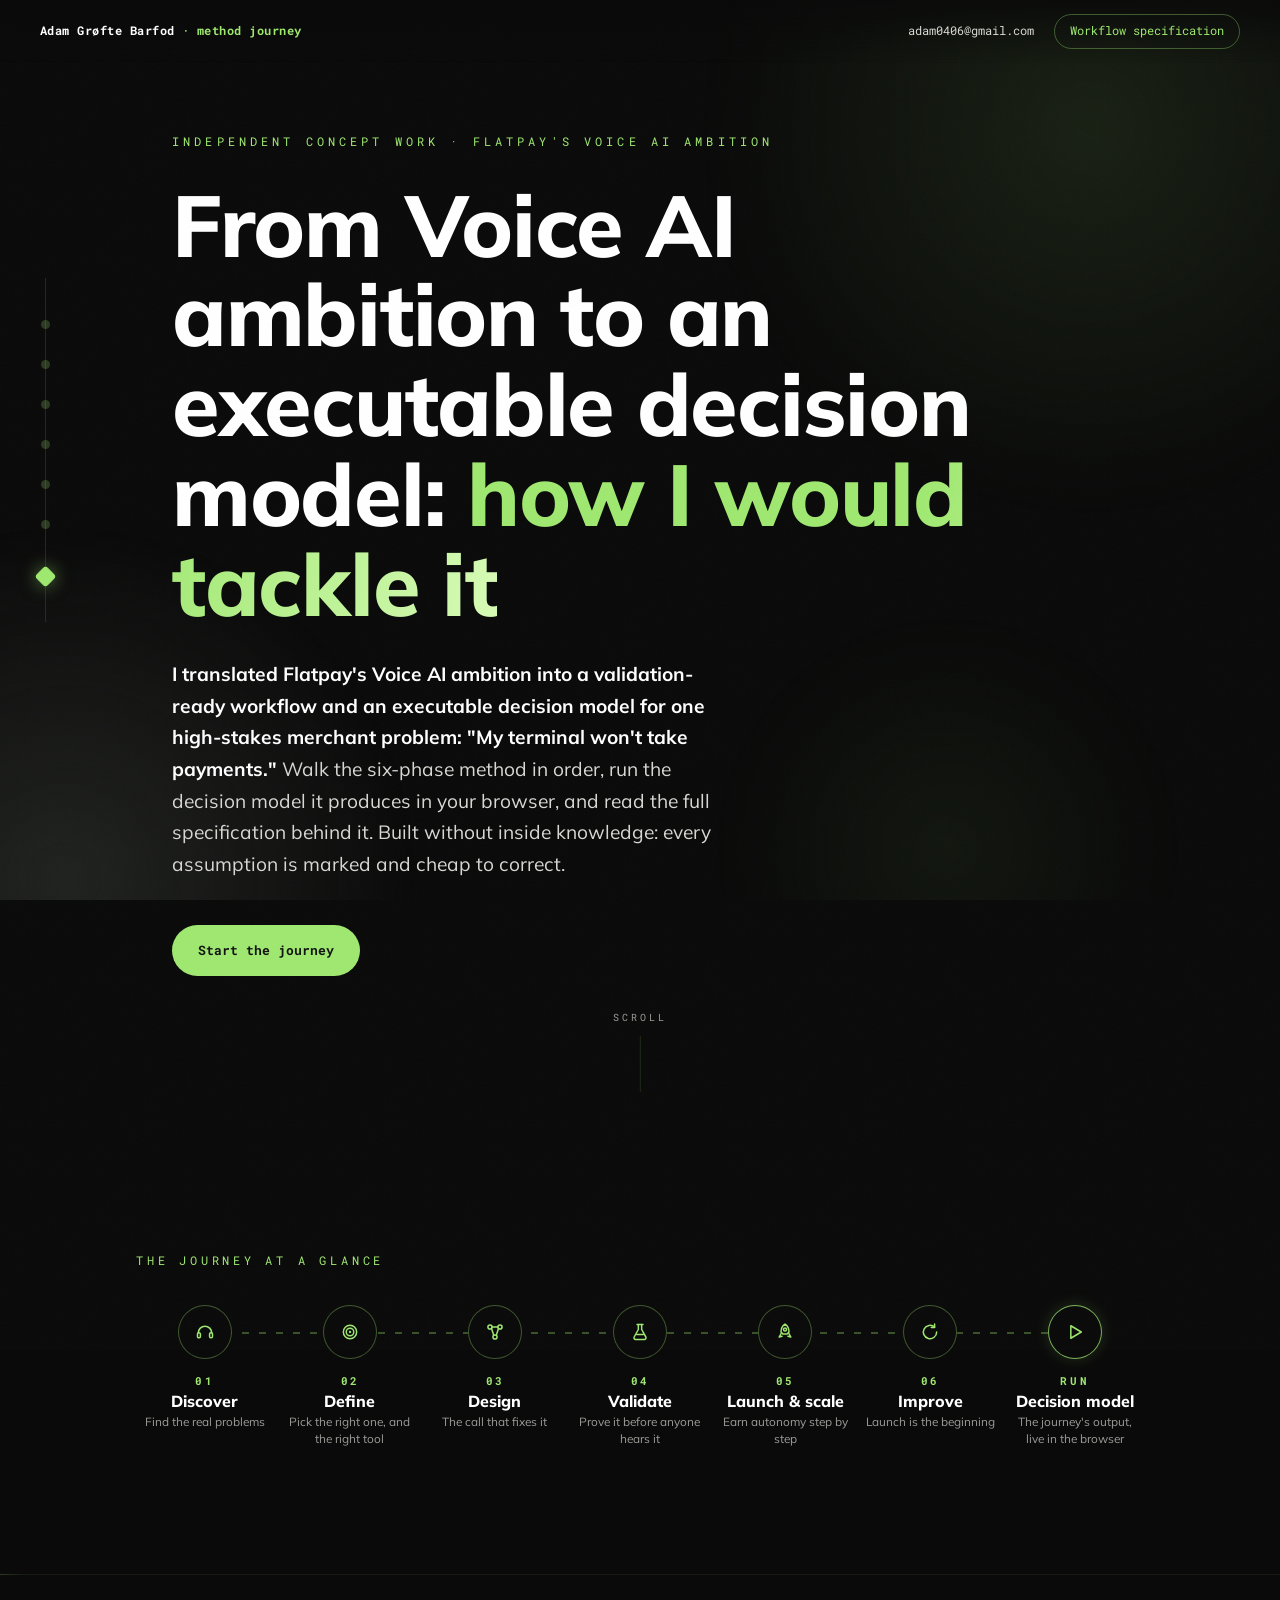
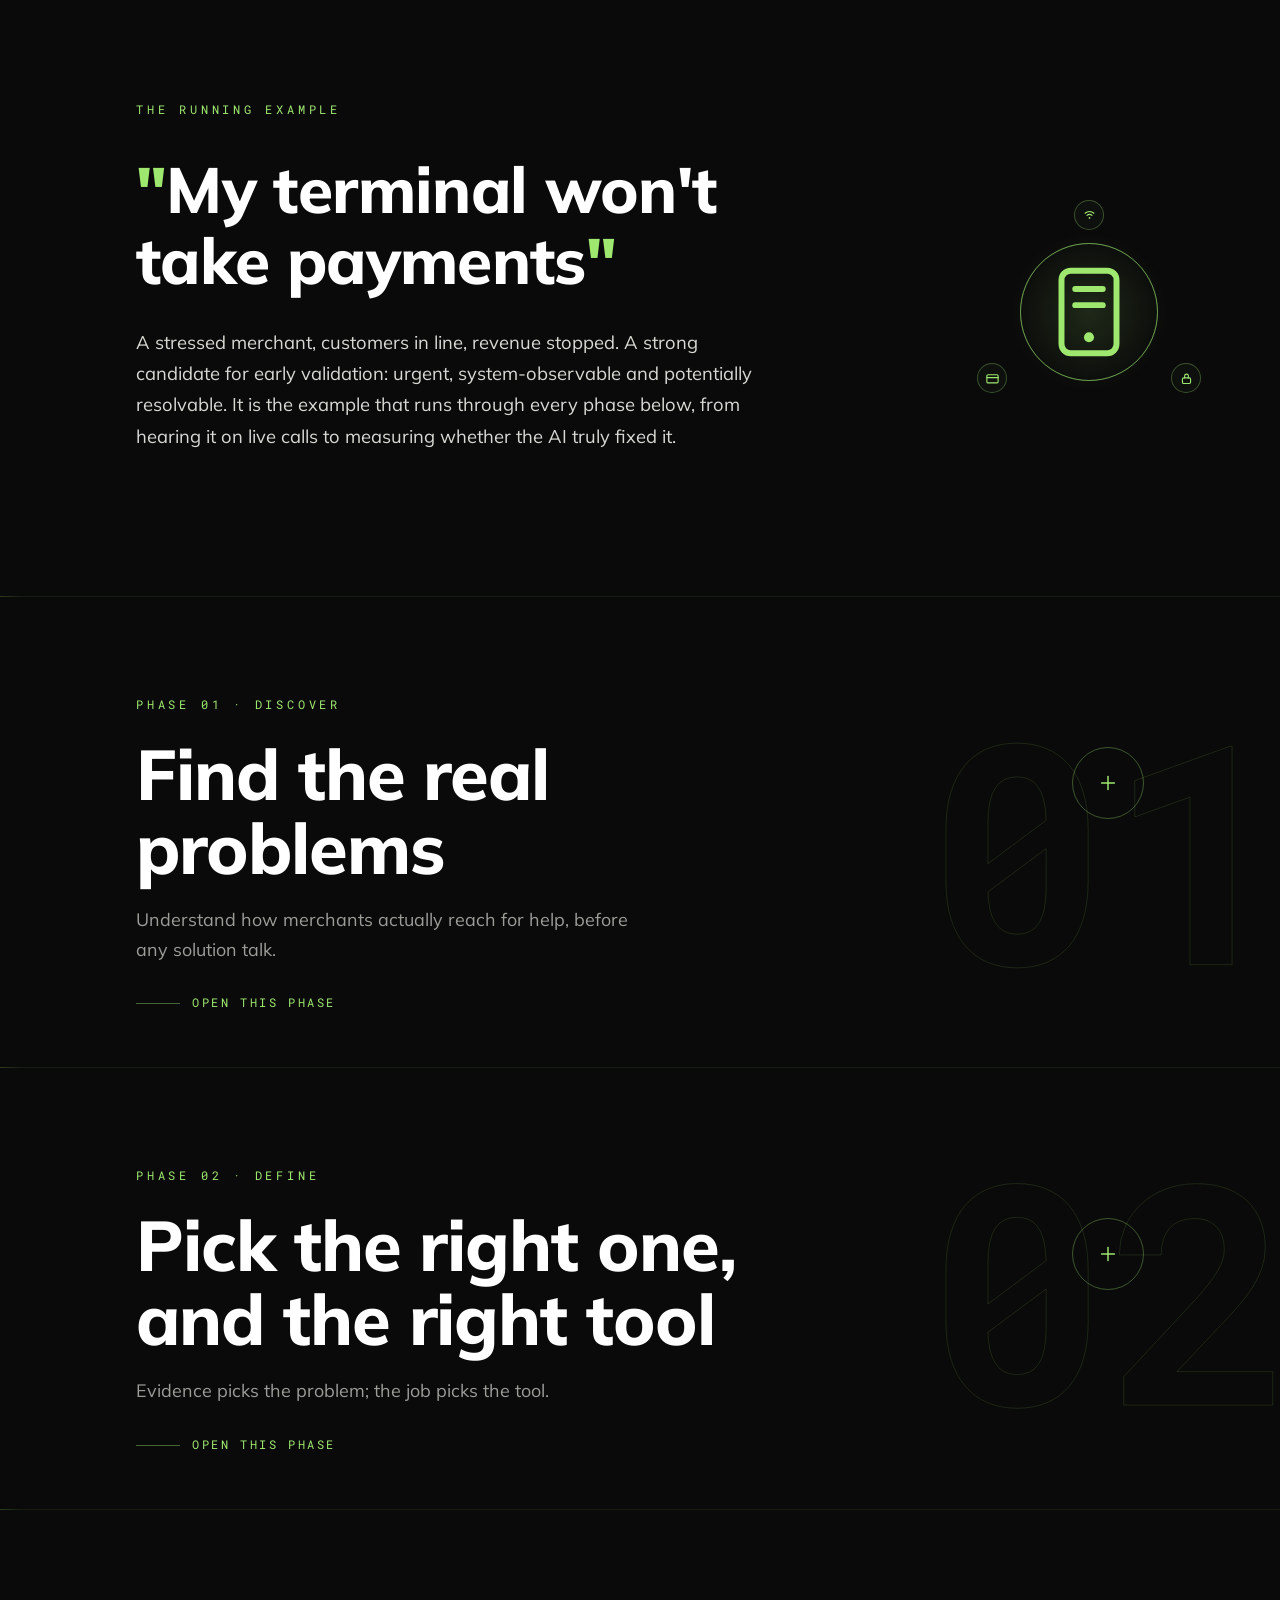
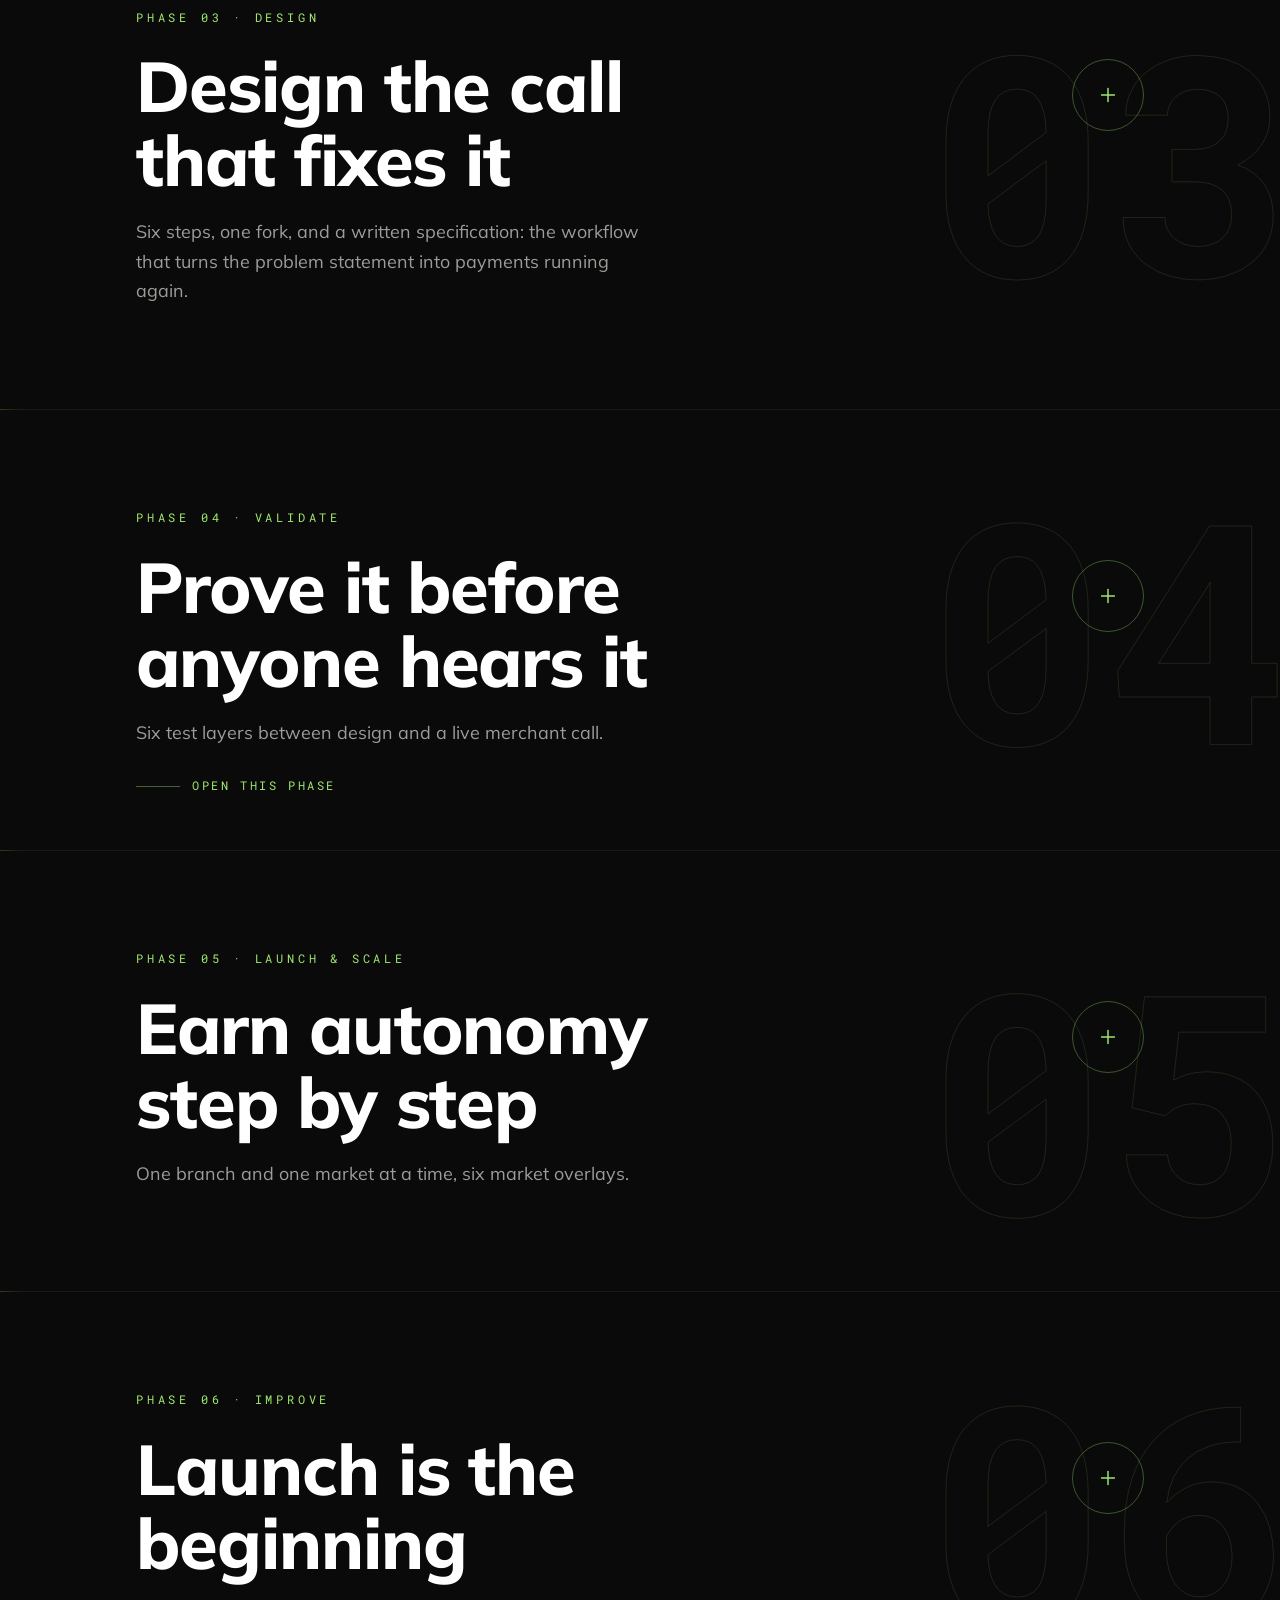
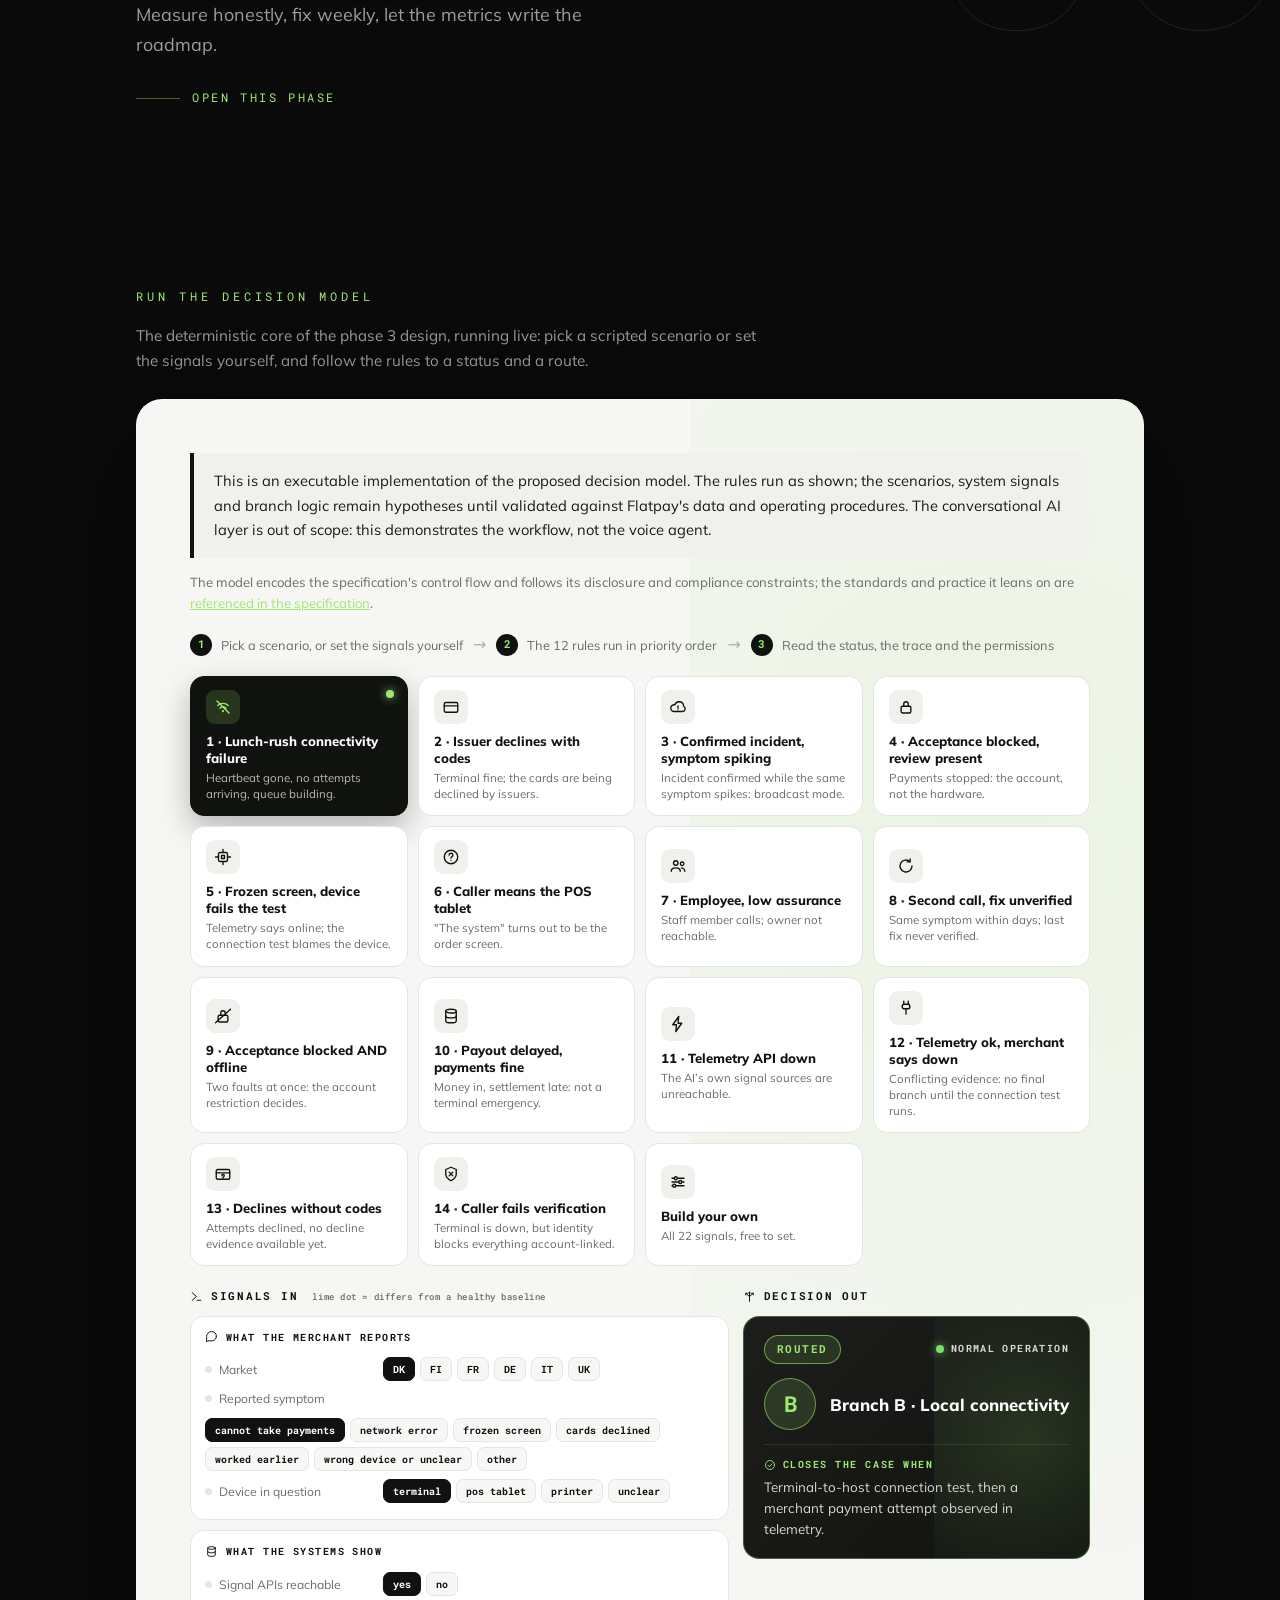
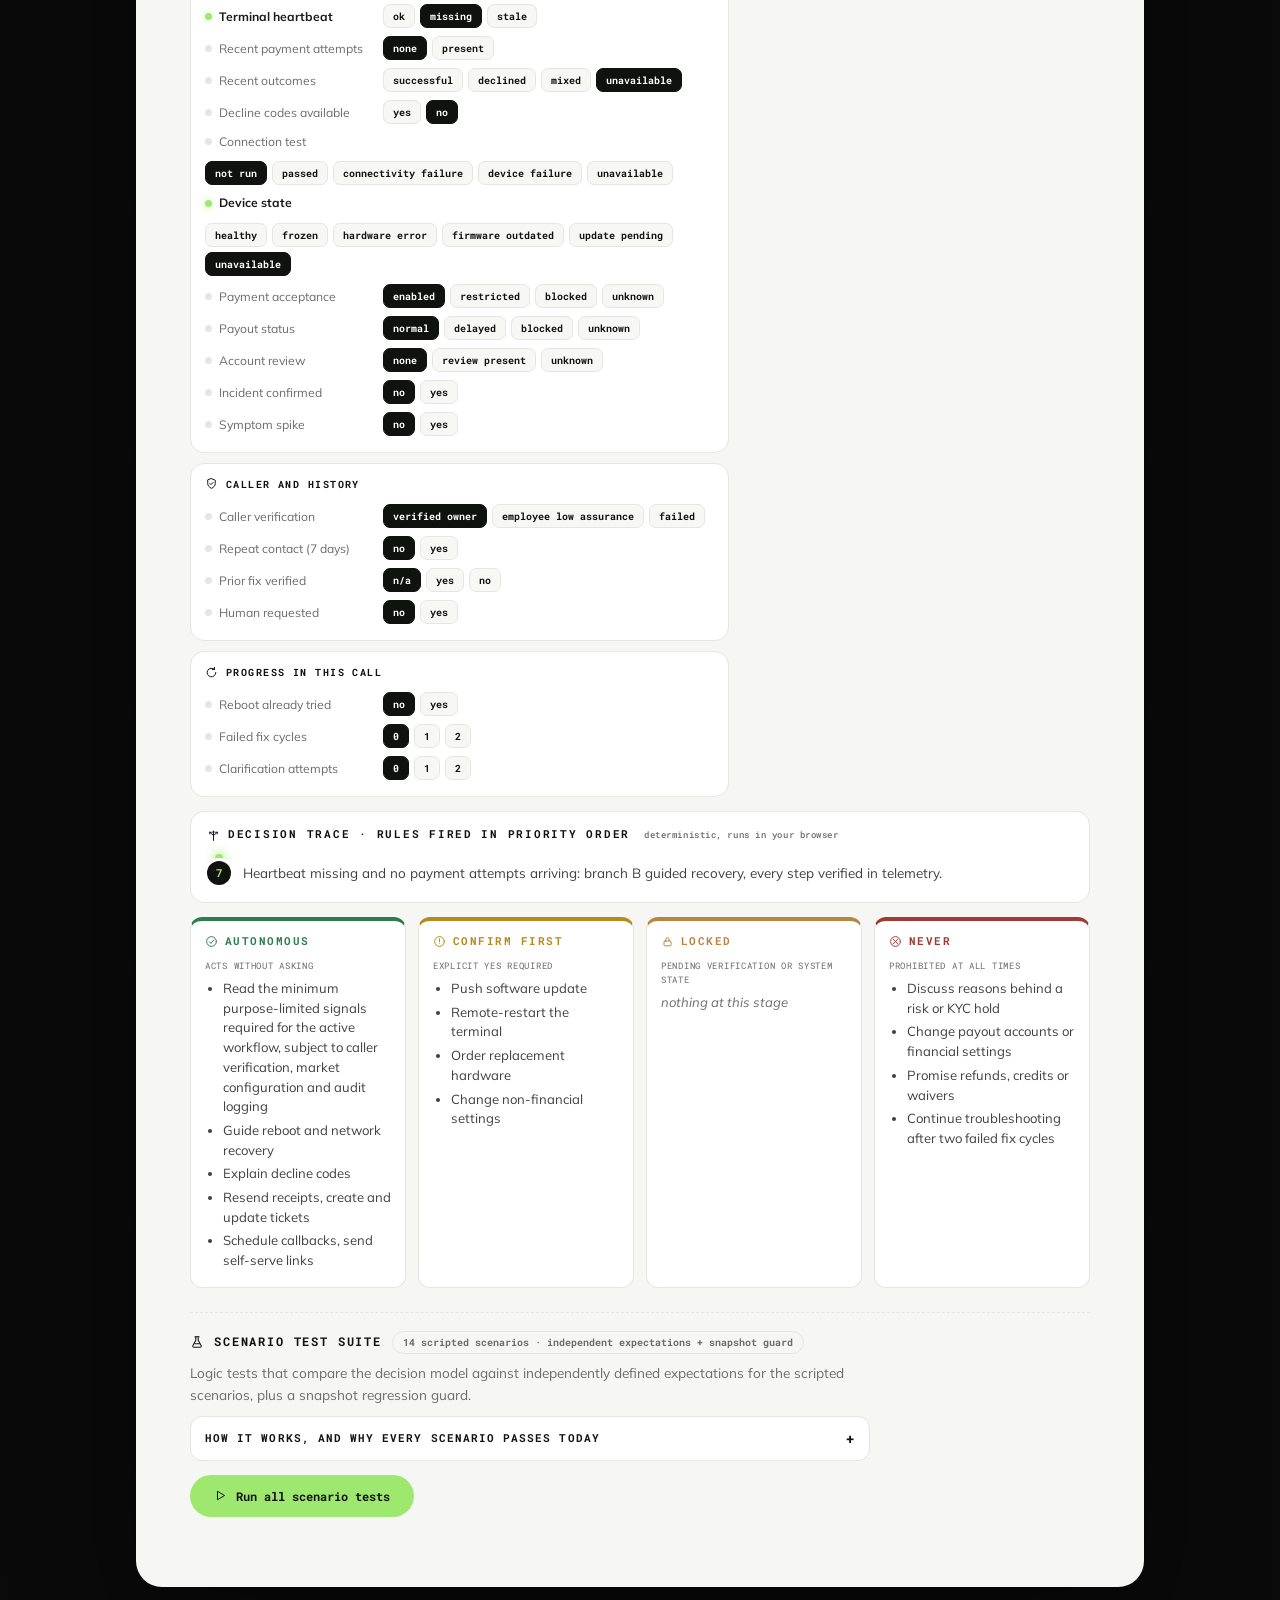
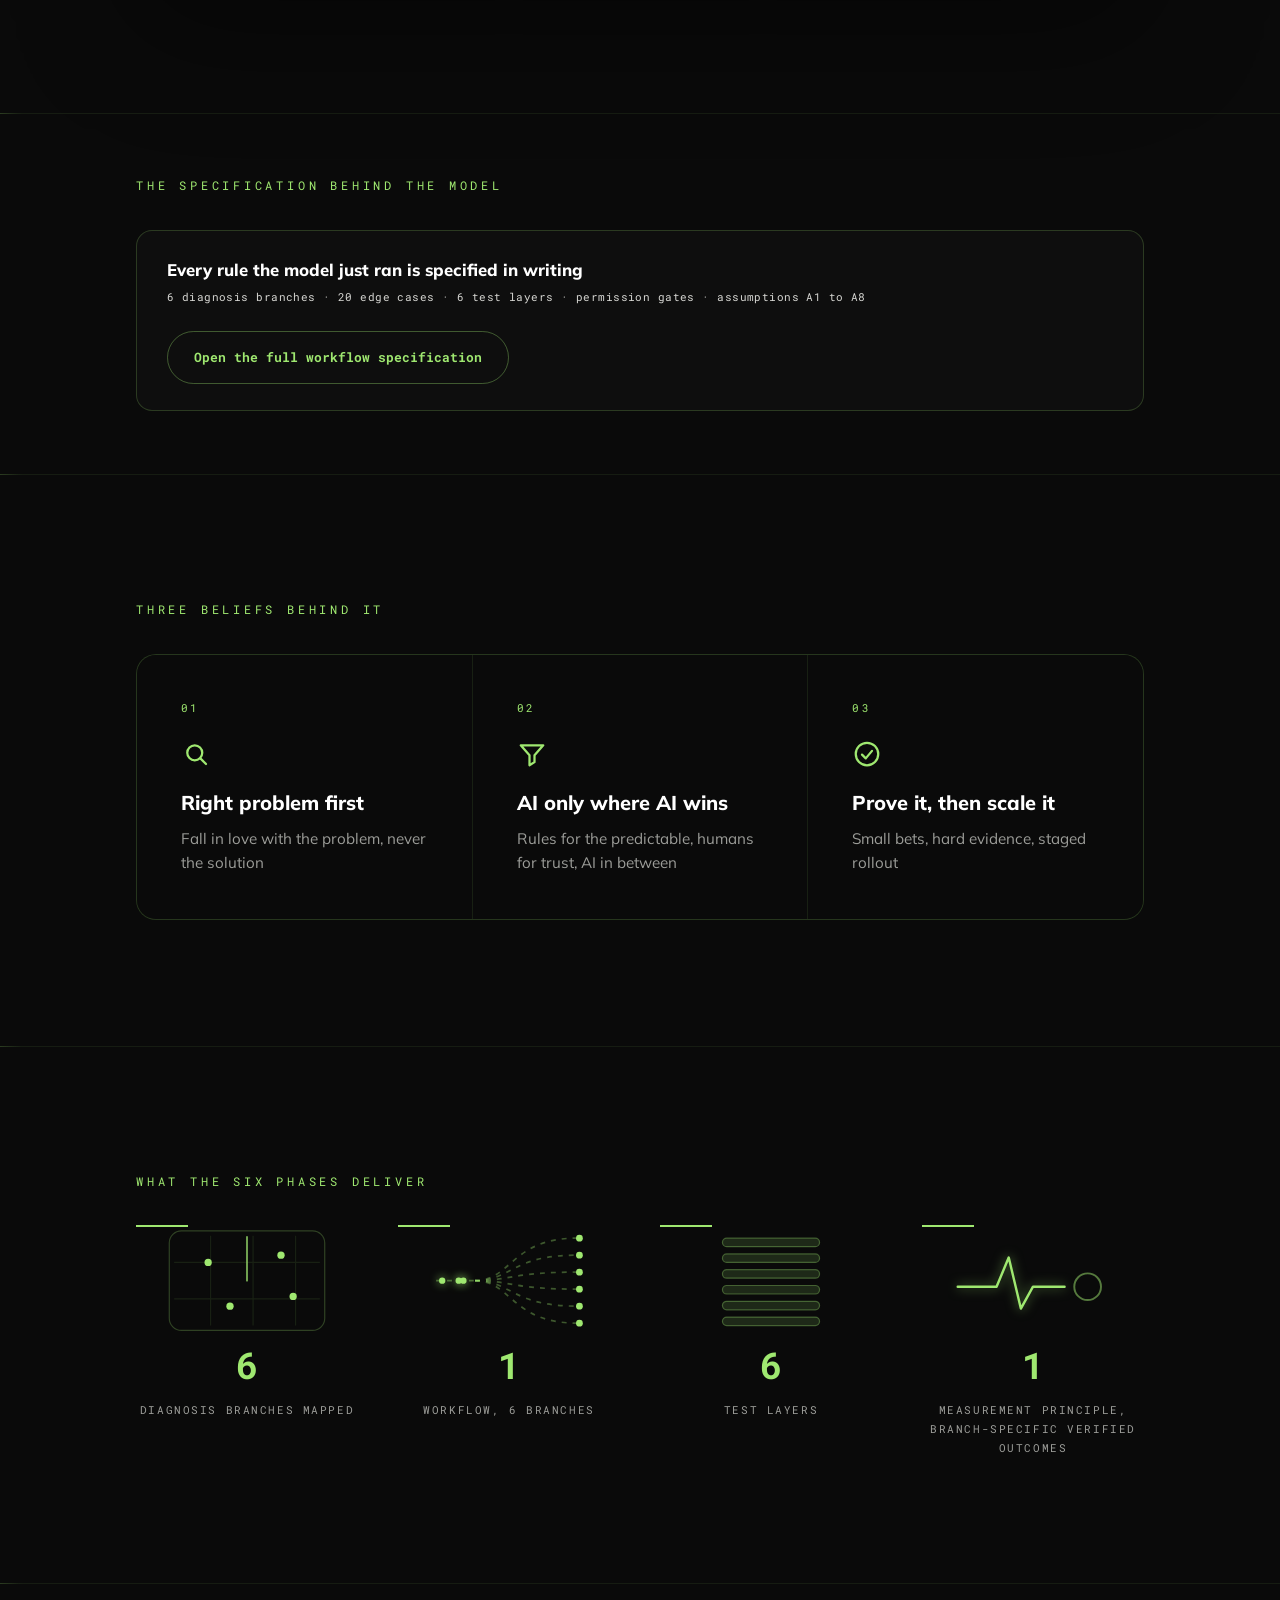
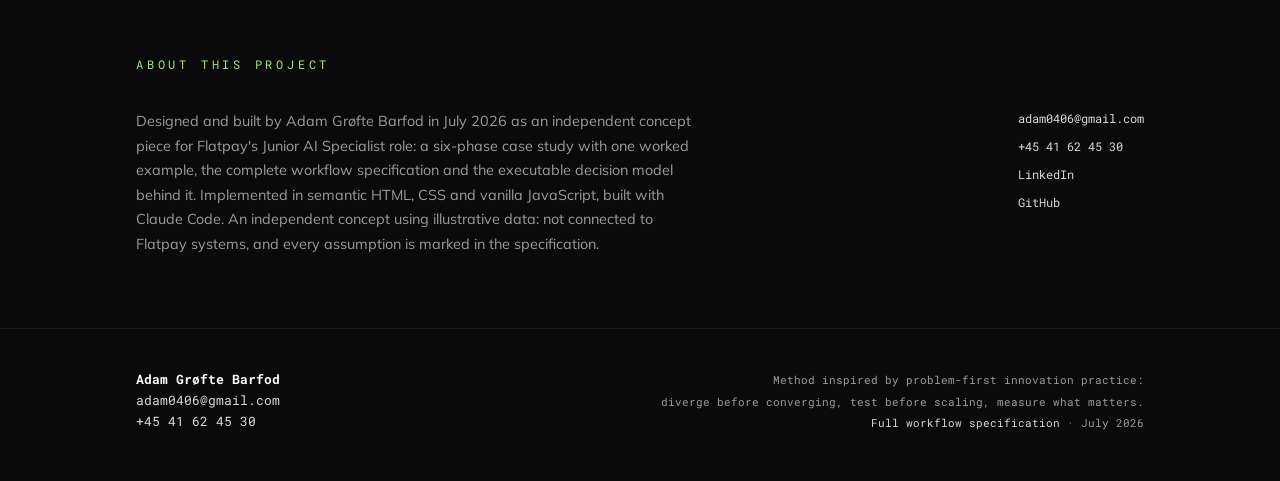
==== commit 9f0689b5: "Highlight panels stay dark, every green accent inside them turns white The end-of-phase panels match" ====
--- a/index.html
+++ b/index.html
@@ -567,7 +567,7 @@
                   <div class="dc">If replay agreement or shadow-mode agreement stays under the bar after two redesign cycles, the branch does not launch. Killing a weak workflow in testing costs days; killing it in production costs merchant trust.</div>
                 </div>
                 <div class="dside">
-                  <svg aria-hidden="true" focusable="false" width="44" height="44" viewBox="0 0 24 24" fill="none" stroke="#101210" stroke-width="1.7" stroke-linecap="round" stroke-linejoin="round"><path d="M8 3h8l5 5v8l-5 5H8l-5-5V8z"/><line x1="9" y1="9" x2="15" y2="15"/><line x1="15" y1="9" x2="9" y2="15"/></svg>
+                  <svg aria-hidden="true" focusable="false" width="44" height="44" viewBox="0 0 24 24" fill="none" stroke="#ffffff" stroke-width="1.7" stroke-linecap="round" stroke-linejoin="round"><path d="M8 3h8l5 5v8l-5 5H8l-5-5V8z"/><line x1="9" y1="9" x2="15" y2="15"/><line x1="15" y1="9" x2="9" y2="15"/></svg>
                 </div>
               </div>
 
--- a/css/style.css
+++ b/css/style.css
@@ -287,7 +287,7 @@
 .ho-chip {
   display: inline-block; font-family: var(--mono); font-size: 0.62rem; font-weight: 700;
   letter-spacing: 0.14em; text-transform: uppercase; color: var(--green);
-  background: var(--lime); border-radius: 6px; padding: 3px 10px; margin-bottom: 9px;
+  background: #fff; border-radius: 6px; padding: 3px 10px; margin-bottom: 9px;
 }
 
 /* ==================== Phase 3 route stepper ==================== */
@@ -338,18 +338,18 @@
 /* deliverable */
 .deliver {
   display: flex; align-items: center; gap: 18px; flex-wrap: wrap;
-  background: var(--card);
-  border: 1px solid var(--border); border-radius: 16px;
+  background: linear-gradient(135deg, #1d1e1c, #101210);
+  border: 1px solid rgba(255, 255, 255, 0.22); border-radius: 16px;
   padding: 20px 24px; position: relative; overflow: hidden;
 }
 .dv-ic {
   width: 46px; height: 46px; border-radius: 12px; flex-shrink: 0;
-  background: #f0f0ed; color: #101210;
+  background: rgba(255, 255, 255, 0.1); color: #fff;
   display: flex; align-items: center; justify-content: center; position: relative;
 }
 .dv-main { flex: 1; min-width: 200px; position: relative; }
-.dv-t { display: block; font-weight: 800; color: #101210; font-size: 1.05rem; }
-.dv-s { display: block; font-family: var(--mono); font-size: 0.68rem; color: var(--muted); margin-top: 5px; letter-spacing: 0.04em; }
+.dv-t { display: block; font-weight: 800; color: #fff; font-size: 1.05rem; }
+.dv-s { display: block; font-family: var(--mono); font-size: 0.68rem; color: var(--mist); margin-top: 5px; letter-spacing: 0.04em; }
 .dv-actions { display: flex; gap: 10px; flex-wrap: wrap; position: relative; }
 .btn-ghost-green {
   display: inline-block; border: 1px solid rgba(159, 232, 112, 0.45); color: var(--lime);
@@ -385,29 +385,29 @@
 }
 .deliver.forged { animation: forgedpulse 3.2s ease-in-out infinite; }
 @keyframes forgedpulse {
-  0%, 100% { box-shadow: 0 2px 10px rgba(16, 18, 16, 0.04); border-color: var(--border); }
-  50% { box-shadow: 0 10px 30px rgba(16, 18, 16, 0.1); border-color: #b9bab6; }
+  0%, 100% { box-shadow: 0 0 10px rgba(255, 255, 255, 0.05); border-color: rgba(255, 255, 255, 0.2); }
+  50% { box-shadow: 0 0 34px rgba(255, 255, 255, 0.14); border-color: rgba(255, 255, 255, 0.55); }
 }
 .deliver.forged::after {
   content: ""; position: absolute; inset: 7px; pointer-events: none;
   background:
-    linear-gradient(#101210, #101210) left top / 24px 2px no-repeat,
-    linear-gradient(#101210, #101210) left top / 2px 24px no-repeat,
-    linear-gradient(#101210, #101210) right top / 24px 2px no-repeat,
-    linear-gradient(#101210, #101210) right top / 2px 24px no-repeat,
-    linear-gradient(#101210, #101210) left bottom / 24px 2px no-repeat,
-    linear-gradient(#101210, #101210) left bottom / 2px 24px no-repeat,
-    linear-gradient(#101210, #101210) right bottom / 24px 2px no-repeat,
-    linear-gradient(#101210, #101210) right bottom / 2px 24px no-repeat;
+    linear-gradient(#fff, #fff) left top / 24px 2px no-repeat,
+    linear-gradient(#fff, #fff) left top / 2px 24px no-repeat,
+    linear-gradient(#fff, #fff) right top / 24px 2px no-repeat,
+    linear-gradient(#fff, #fff) right top / 2px 24px no-repeat,
+    linear-gradient(#fff, #fff) left bottom / 24px 2px no-repeat,
+    linear-gradient(#fff, #fff) left bottom / 2px 24px no-repeat,
+    linear-gradient(#fff, #fff) right bottom / 24px 2px no-repeat,
+    linear-gradient(#fff, #fff) right bottom / 2px 24px no-repeat;
   animation: cornerpulse 3.2s ease-in-out infinite;
 }
-@keyframes cornerpulse { 0%, 100% { opacity: 0.25; } 50% { opacity: 0.8; } }
+@keyframes cornerpulse { 0%, 100% { opacity: 0.2; } 50% { opacity: 0.7; } }
 
 .btn-spec.js-holo { animation: keyglow 3s ease-in-out infinite; }
 @keyframes keyglow {
-  0% { box-shadow: 0 0 0 0 rgba(159, 232, 112, 0.6), 0 0 0 0 rgba(159, 232, 112, 0.35); }
-  55% { box-shadow: 0 0 0 9px rgba(159, 232, 112, 0), 0 0 0 4px rgba(159, 232, 112, 0.2); }
-  100% { box-shadow: 0 0 0 9px rgba(159, 232, 112, 0), 0 0 0 16px rgba(159, 232, 112, 0); }
+  0% { box-shadow: 0 0 0 0 rgba(255, 255, 255, 0.5), 0 0 0 0 rgba(255, 255, 255, 0.3); }
+  55% { box-shadow: 0 0 0 9px rgba(255, 255, 255, 0), 0 0 0 4px rgba(255, 255, 255, 0.18); }
+  100% { box-shadow: 0 0 0 9px rgba(255, 255, 255, 0), 0 0 0 16px rgba(255, 255, 255, 0); }
 }
 
 /* ==================== Hologram spec overlay ==================== */
@@ -1487,17 +1487,16 @@
 .tiles-3 { display: grid; grid-template-columns: repeat(3, 1fr); gap: 12px; }
 
 .dark-card {
-  background: var(--card); border: 1px solid var(--border);
-  border-left: 4px solid var(--green);
-  border-radius: 16px; padding: 24px 26px; color: var(--ink); position: relative; overflow: hidden;
+  background: linear-gradient(135deg, #171817, #101210);
+  border-radius: 16px; padding: 24px 26px; color: #fff; position: relative; overflow: hidden;
 }
 @keyframes cardlight { from { transform: translate(0, 0); } to { transform: translate(-40%, 22%); } }
-.dark-card .dt { font-weight: 800; font-size: 1.1rem; color: #101210; }
-.dark-card .dc { color: #3f403e; font-size: 0.9rem; line-height: 1.55; margin-top: 6px; }
-.dark-card .dc b { color: #101210; }
-.dark-card .dn { font-family: var(--mono); font-weight: 700; font-size: 2.6rem; color: var(--green); line-height: 1; }
+.dark-card .dt { font-weight: 800; font-size: 1.1rem; color: #fff; }
+.dark-card .dc { color: var(--mist); font-size: 0.9rem; line-height: 1.55; margin-top: 6px; }
+.dark-card .dc b { color: #fff; }
+.dark-card .dn { font-family: var(--mono); font-weight: 700; font-size: 2.6rem; color: #fff; line-height: 1; }
 .dark-card .dn small { font-size: 1.1rem; }
-.dark-card .dn-lbl { font-family: var(--mono); font-size: 0.64rem; font-weight: 700; text-transform: uppercase; letter-spacing: 0.08em; color: var(--muted); margin-top: 6px; }
+.dark-card .dn-lbl { font-family: var(--mono); font-size: 0.64rem; font-weight: 700; text-transform: uppercase; letter-spacing: 0.08em; color: var(--mist); margin-top: 6px; }
 .dark-split { display: flex; gap: 26px; align-items: center; }
 .dark-split .dside { flex-shrink: 0; }
 
@@ -1620,12 +1619,12 @@
 .diagram svg { width: 100%; height: auto; }
 
 .btn-spec {
-  display: inline-block; background: var(--lime); color: var(--green); text-decoration: none;
+  display: inline-block; background: #fff; color: var(--green); text-decoration: none;
   font-family: var(--mono); font-weight: 700; font-size: 0.8rem;
   padding: 13px 22px; border-radius: 999px; white-space: nowrap; position: relative;
   transition: transform 0.5s var(--ease-out), background 0.4s ease;
 }
-.btn-spec:hover { transform: translateY(-2px); background: #b3f188; }
+.btn-spec:hover { transform: translateY(-2px); background: #e8e8e5; }
 
 /* ==================== Closing / footer ==================== */
 /* about this project */
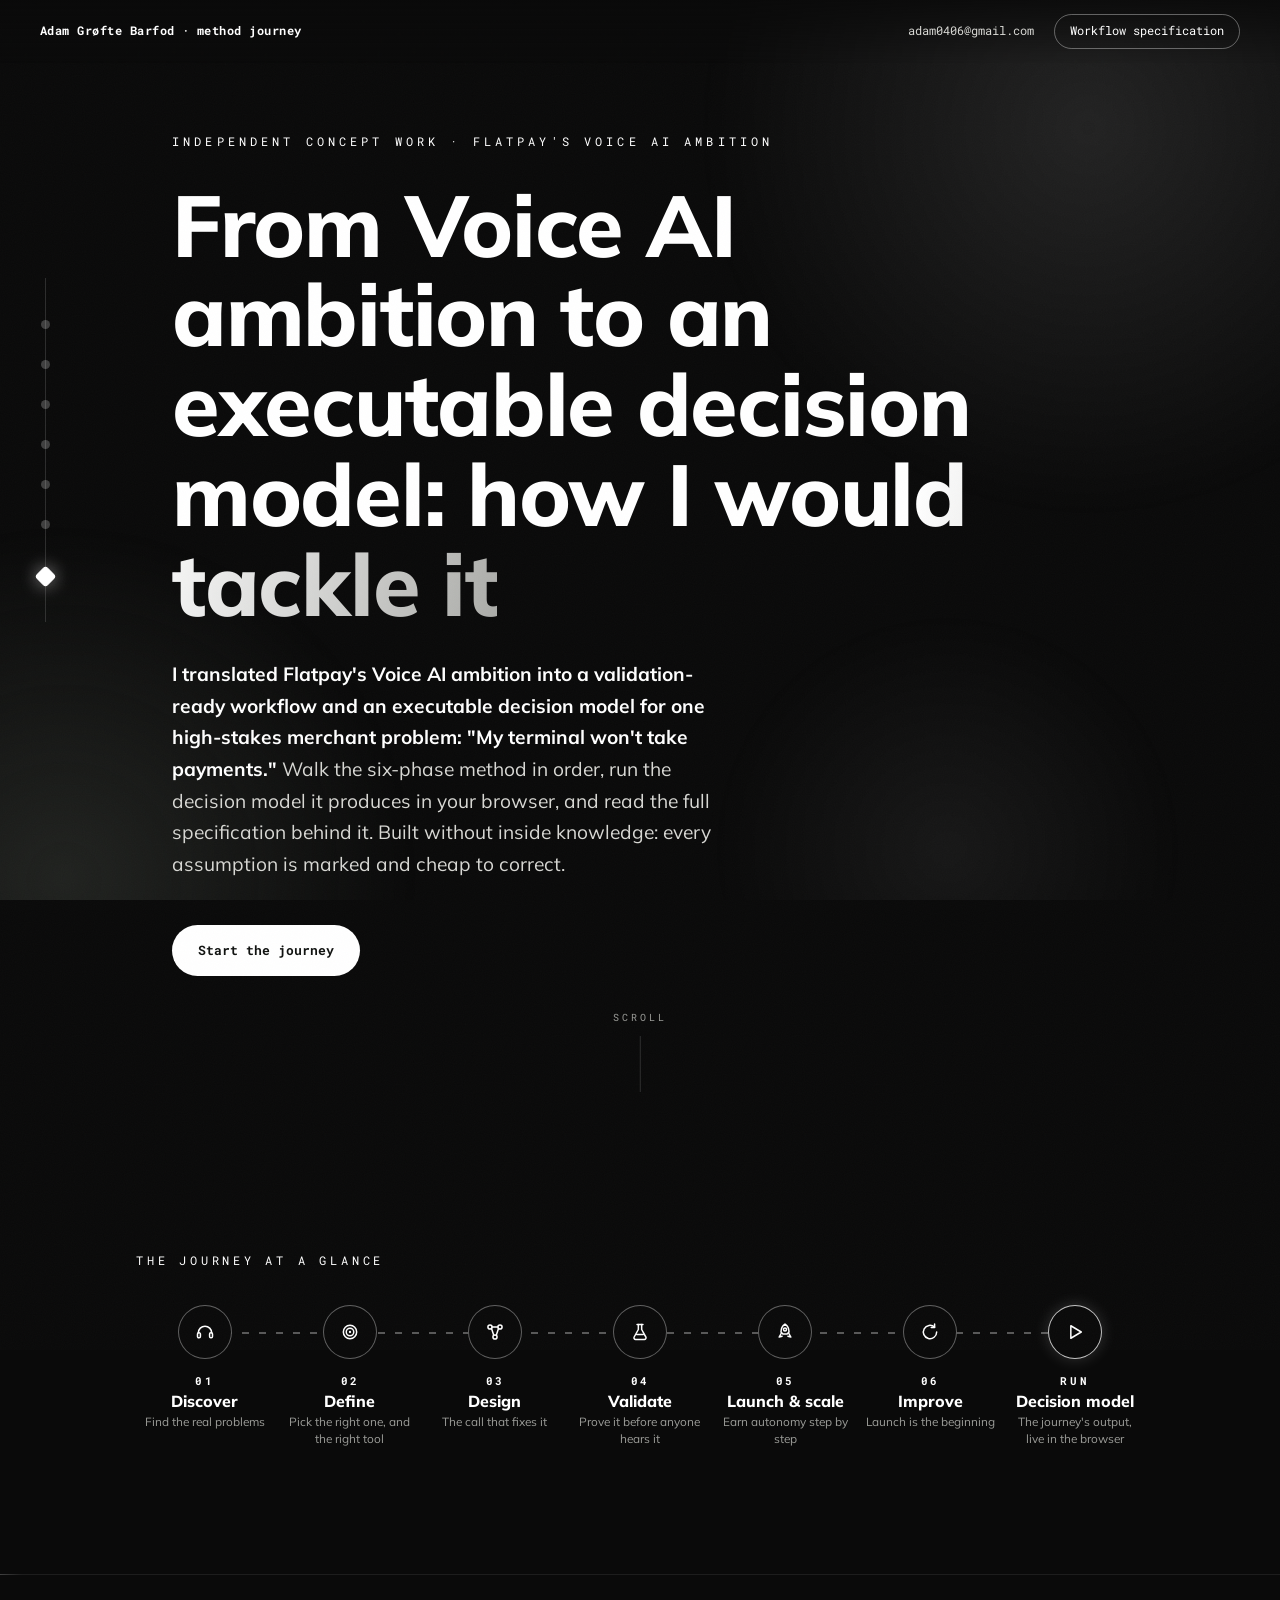
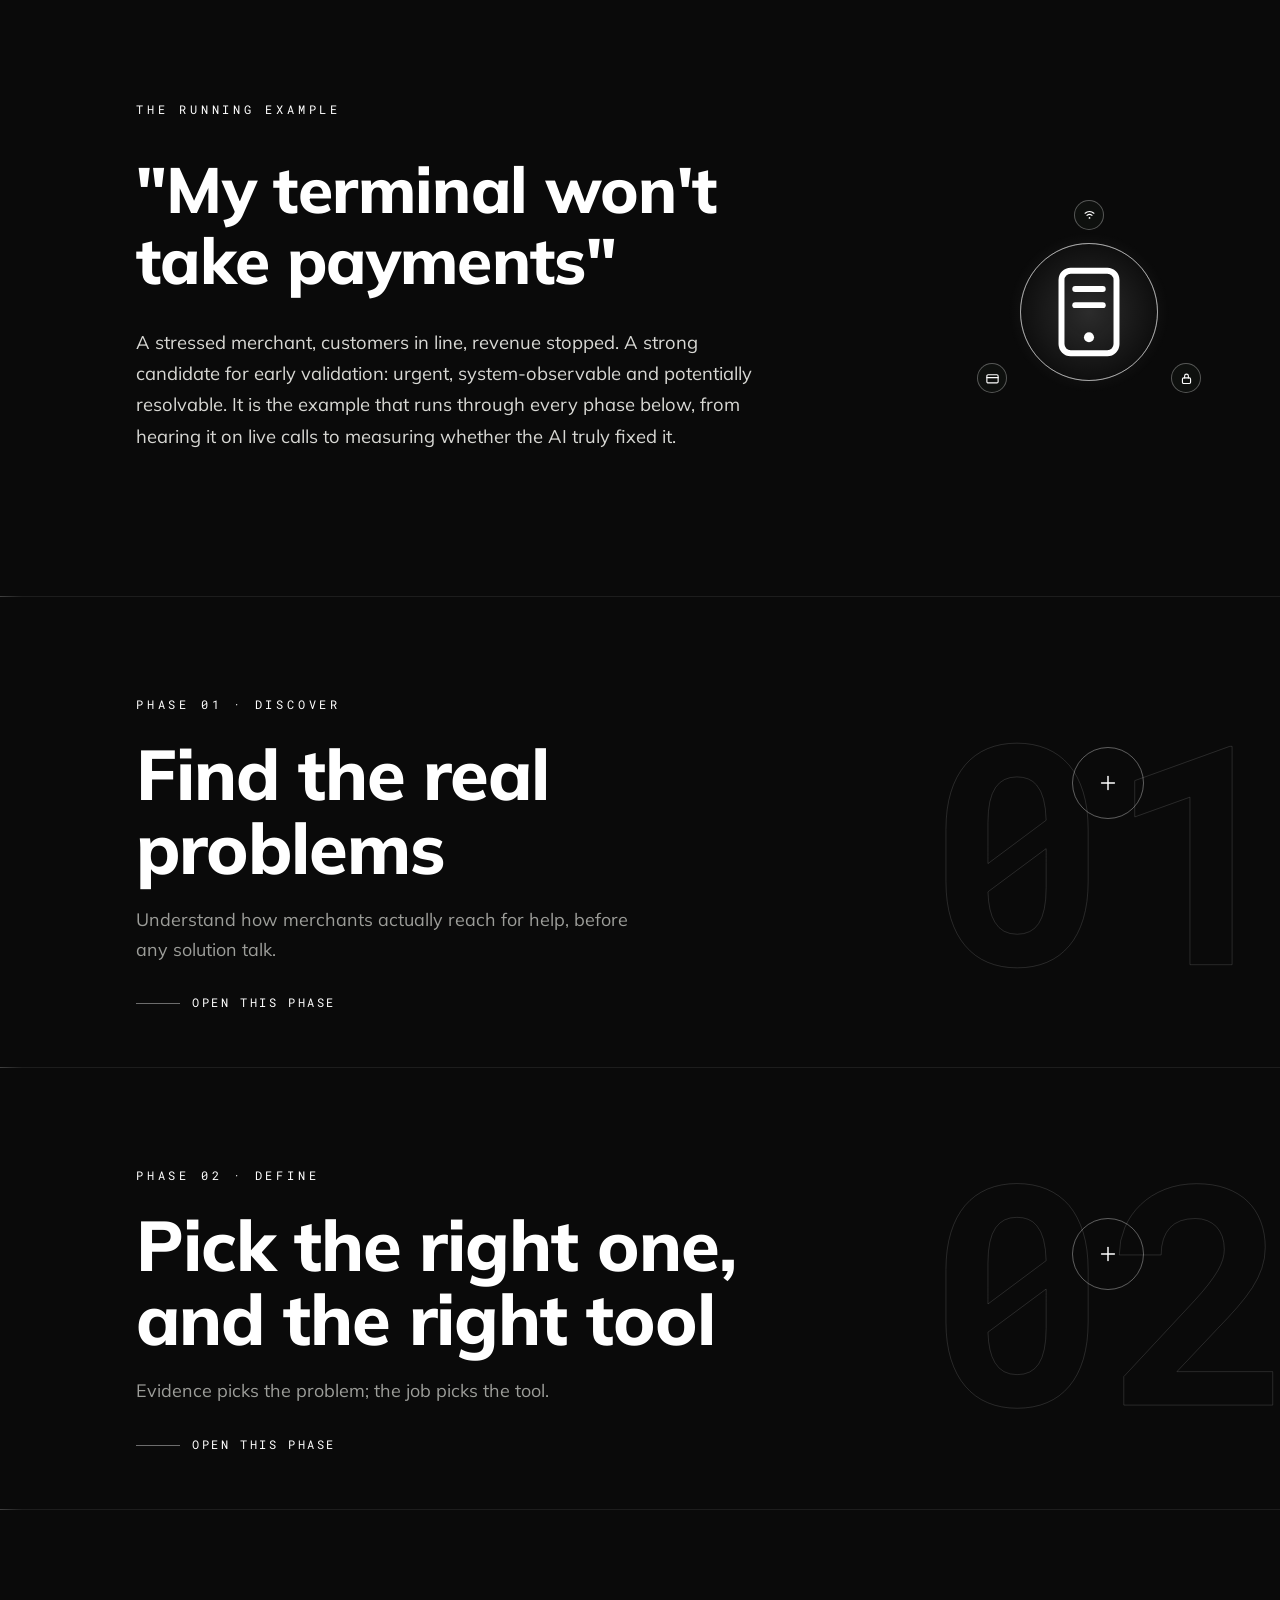
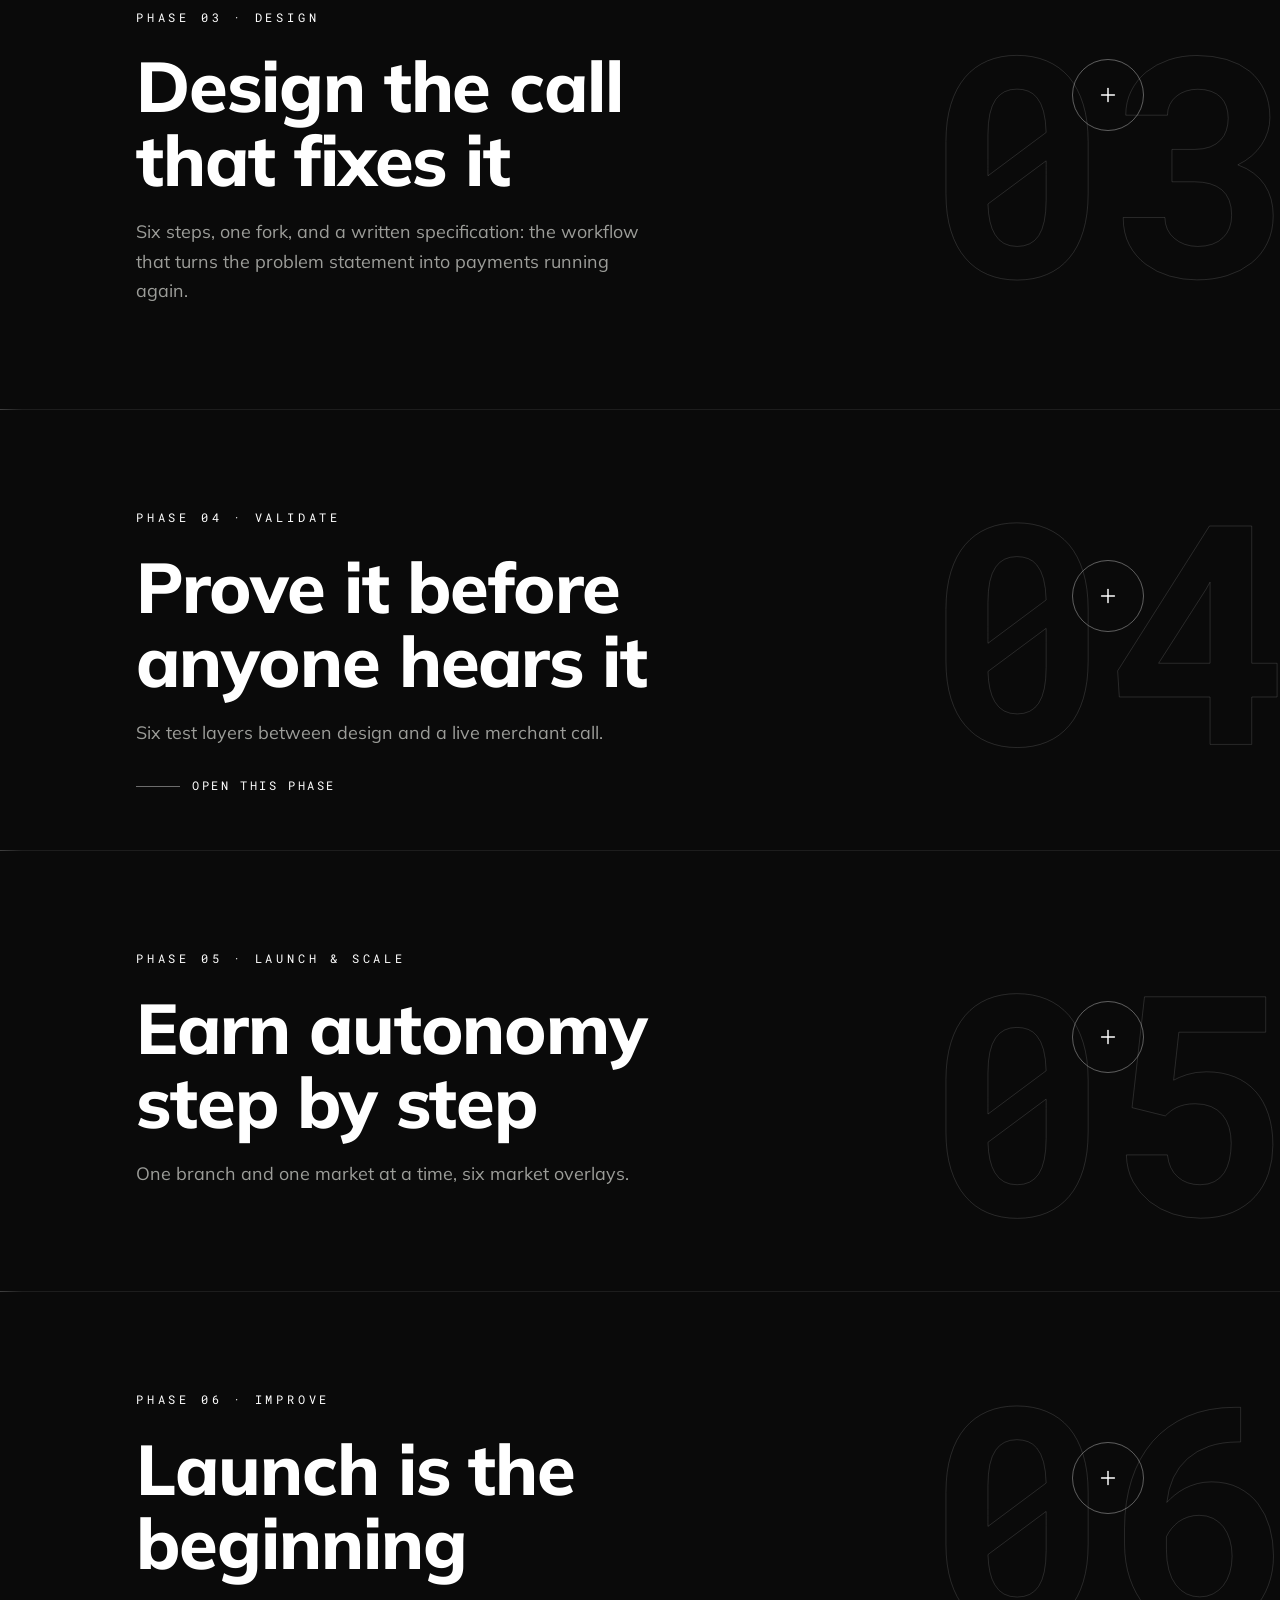
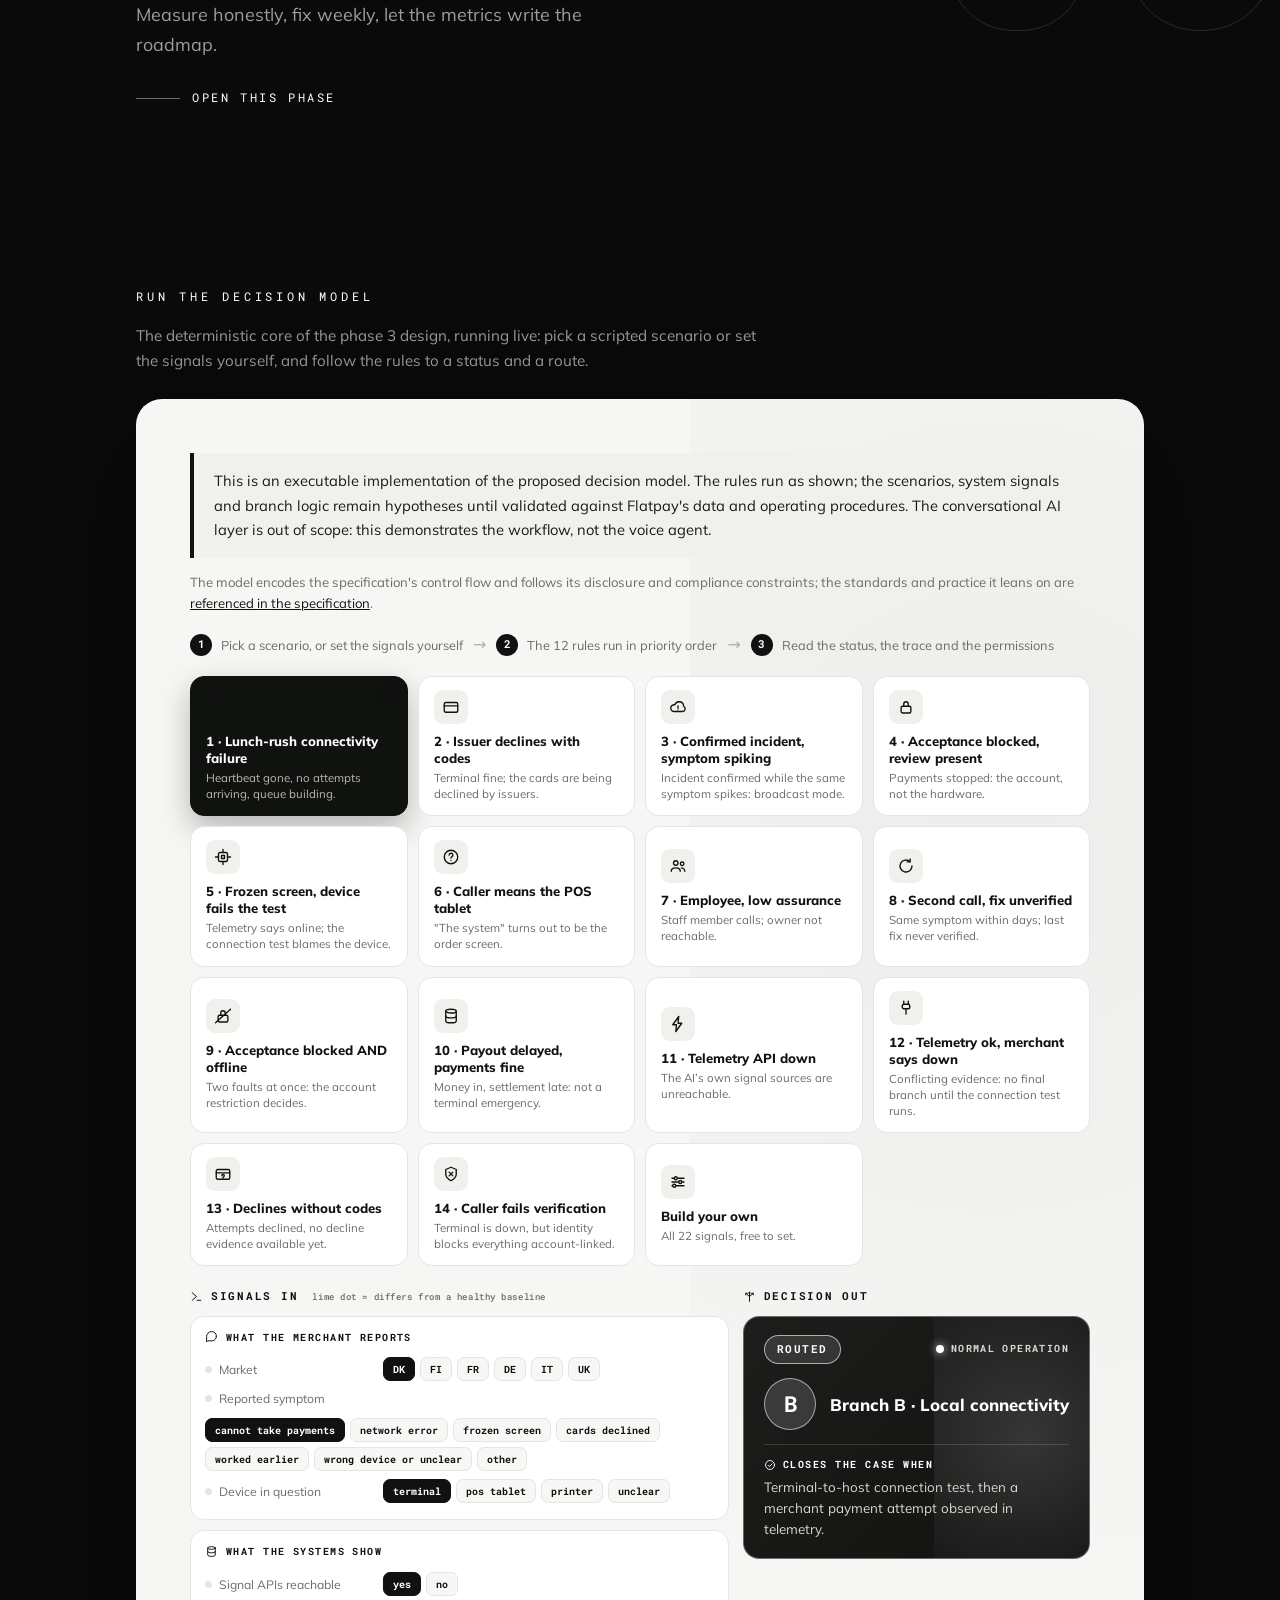
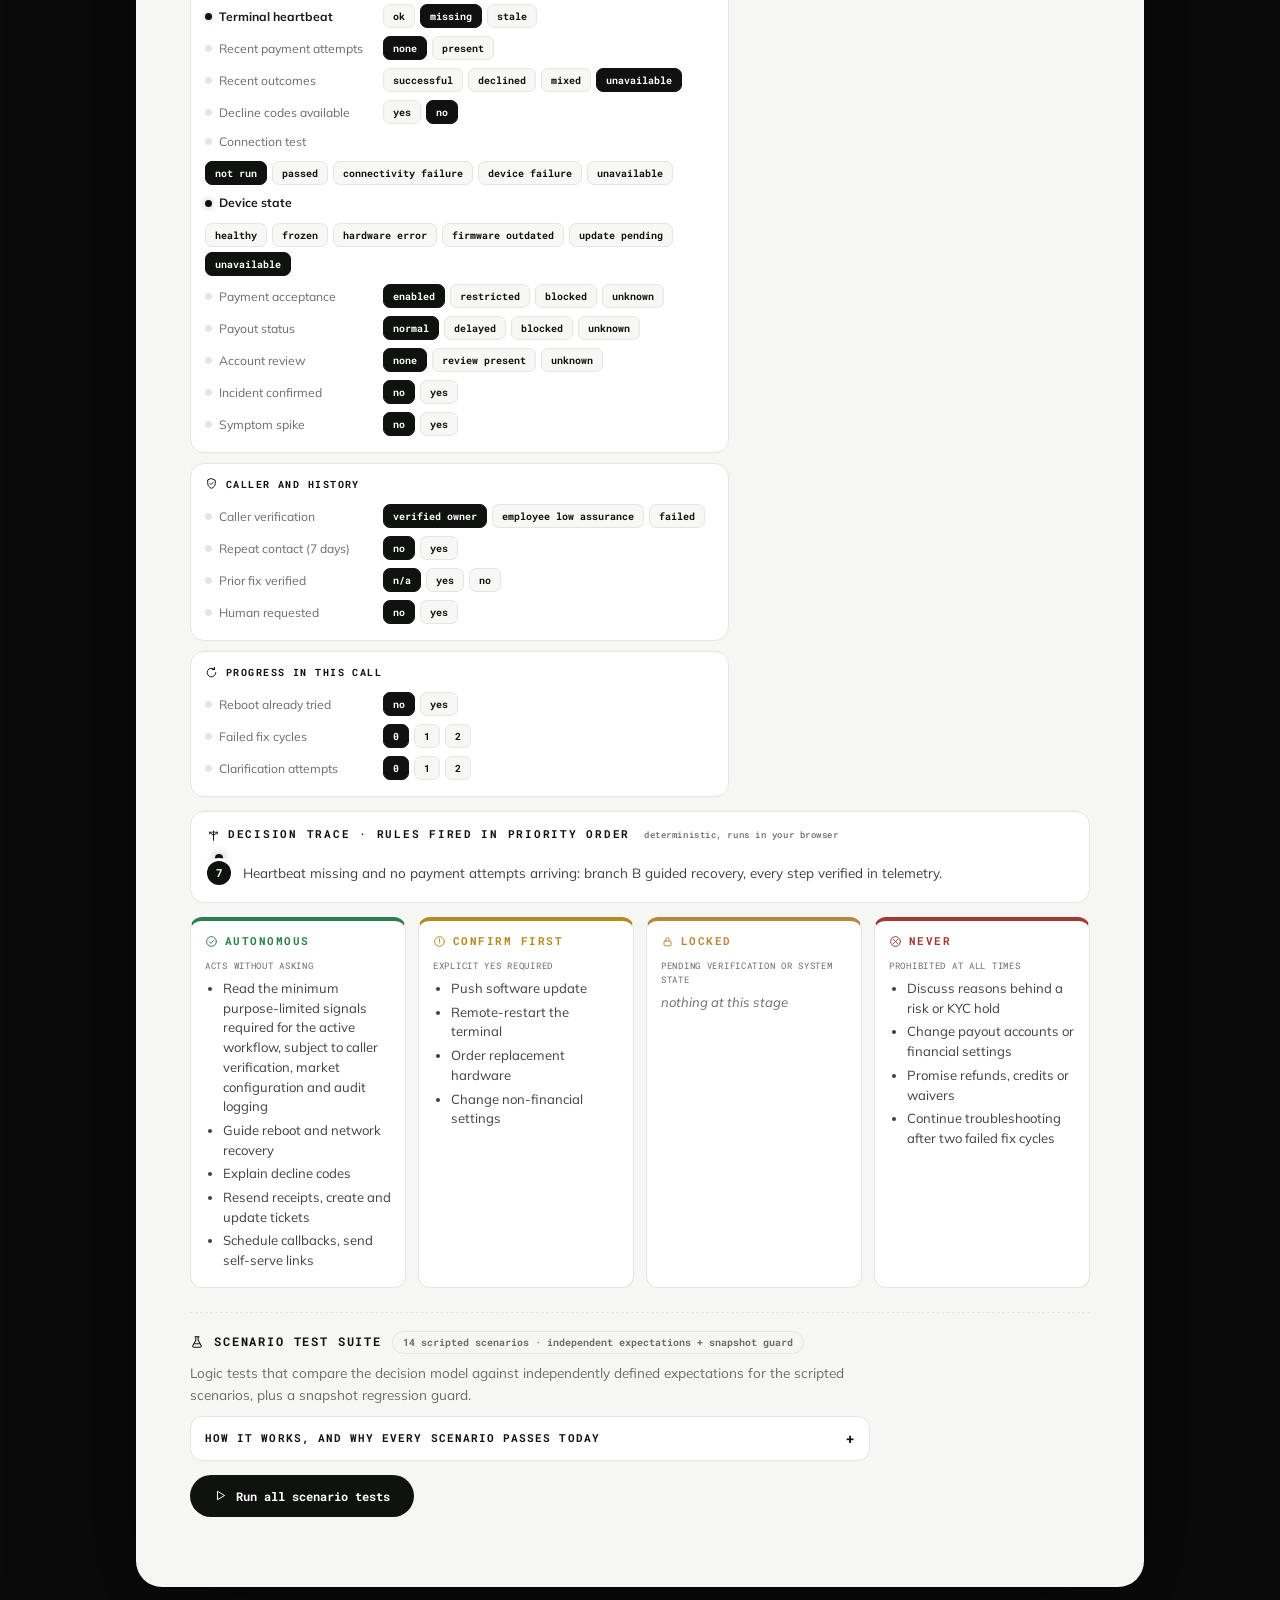
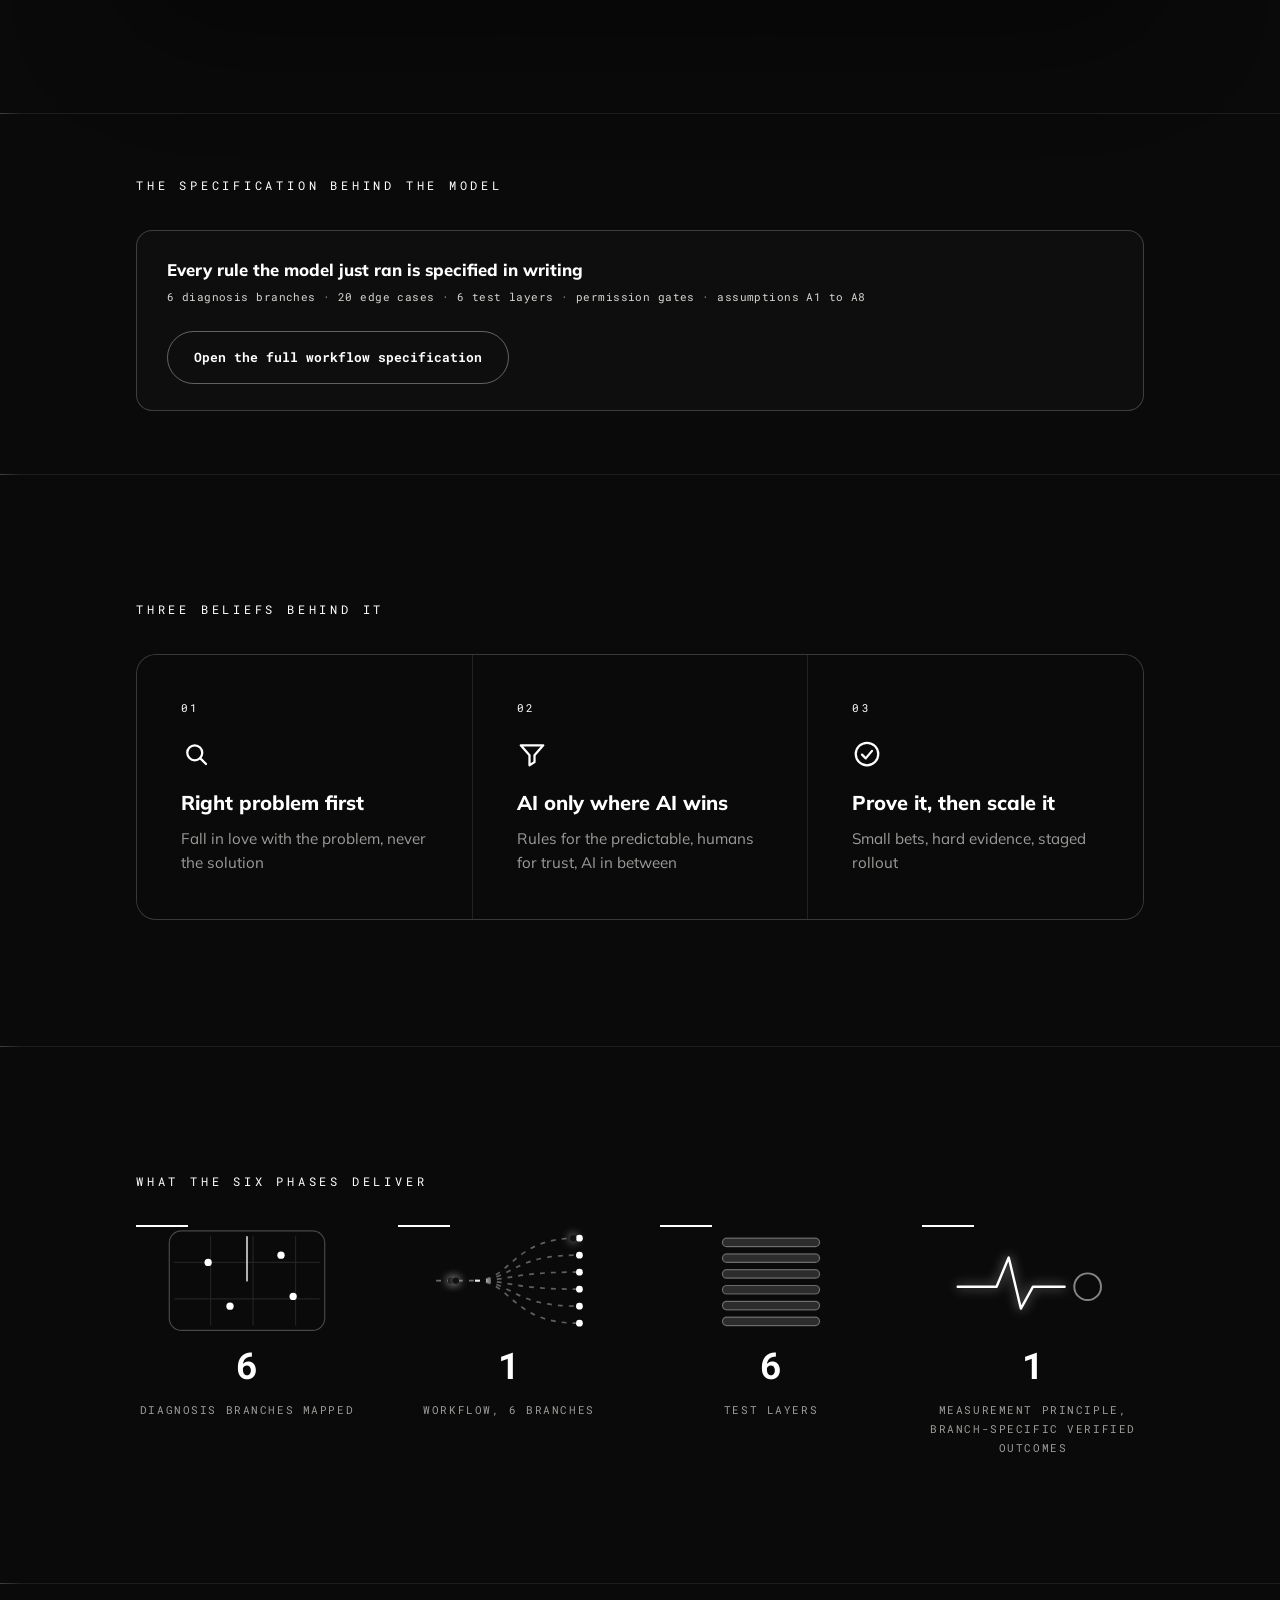
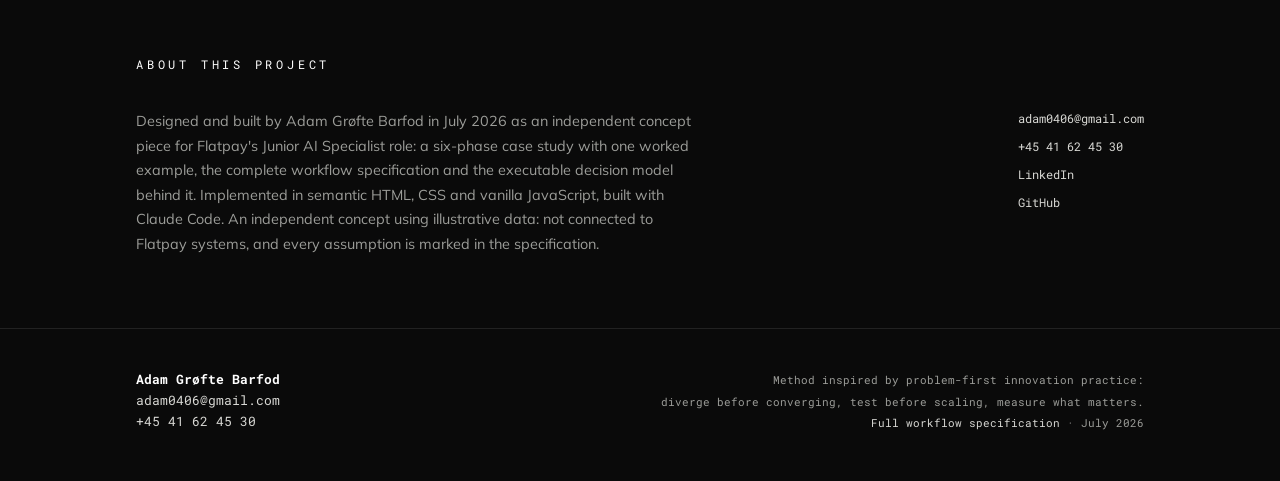
==== commit 3aba90d3: "The lime accent retires: white on dark everywhere, ink on paper Every green in the theme is gone. On" ====
--- a/index.html
+++ b/index.html
@@ -12,7 +12,7 @@
 <meta property="og:image:width" content="1200">
 <meta property="og:image:height" content="630">
 <meta name="twitter:card" content="summary_large_image">
-<link rel="icon" href="data:image/svg+xml,%3Csvg xmlns='http://www.w3.org/2000/svg' viewBox='0 0 24 24'%3E%3Crect width='24' height='24' rx='6' fill='%23101210'/%3E%3Ccircle cx='12' cy='12' r='5' fill='%239fe870'/%3E%3C/svg%3E">
+<link rel="icon" href="data:image/svg+xml,%3Csvg xmlns='http://www.w3.org/2000/svg' viewBox='0 0 24 24'%3E%3Crect width='24' height='24' rx='6' fill='%23101210'/%3E%3Ccircle cx='12' cy='12' r='5' fill='%23ffffff'/%3E%3C/svg%3E">
 <link rel="preconnect" href="https://fonts.googleapis.com">
 <link rel="preconnect" href="https://fonts.gstatic.com" crossorigin>
 <link href="https://fonts.googleapis.com/css2?family=Mulish:wght@400;600;700;800&family=Roboto+Mono:wght@400;500;700&display=swap" rel="stylesheet">
@@ -135,7 +135,7 @@
             <span class="oi o2"><svg aria-hidden="true" focusable="false" width="15" height="15" viewBox="0 0 24 24" fill="none" stroke="currentColor" stroke-width="1.8" stroke-linecap="round"><rect x="3" y="6" width="18" height="13" rx="2"/><line x1="3" y1="10.5" x2="21" y2="10.5"/></svg></span>
             <span class="oi o3"><svg aria-hidden="true" focusable="false" width="15" height="15" viewBox="0 0 24 24" fill="none" stroke="currentColor" stroke-width="1.8" stroke-linecap="round"><rect x="5.5" y="11" width="13" height="9" rx="2"/><path d="M9 11V8a3 3 0 0 1 6 0v3"/></svg></span>
           </span>
-          <svg aria-hidden="true" focusable="false" width="110" height="110" viewBox="0 0 24 24" fill="none" stroke="#9fe870" stroke-width="1.3" stroke-linecap="round"><rect x="6" y="3" width="12" height="18" rx="2"/><line x1="9" y1="7" x2="15" y2="7"/><line x1="9" y1="10.5" x2="15" y2="10.5"/><line x1="12" y1="17.5" x2="12" y2="17.5" stroke-width="2.2"/></svg>
+          <svg aria-hidden="true" focusable="false" width="110" height="110" viewBox="0 0 24 24" fill="none" stroke="#ffffff" stroke-width="1.3" stroke-linecap="round"><rect x="6" y="3" width="12" height="18" rx="2"/><line x1="9" y1="7" x2="15" y2="7"/><line x1="9" y1="10.5" x2="15" y2="10.5"/><line x1="12" y1="17.5" x2="12" y2="17.5" stroke-width="2.2"/></svg>
         </div>
       </div>
     </div>
@@ -446,21 +446,21 @@
                 <path class="forge-path" d="M 430,0 C 430,85 300,72 300,112" fill="none" stroke="rgba(16,18,16,0.25)" stroke-width="1.6" stroke-dasharray="5 7"/>
                 <path class="forge-path" d="M 505,0 C 505,90 300,65 300,112" fill="none" stroke="rgba(16,18,16,0.25)" stroke-width="1.6" stroke-dasharray="5 7"/>
                 <path class="forge-path" d="M 580,0 C 580,100 300,60 300,112" fill="none" stroke="rgba(16,18,16,0.25)" stroke-width="1.6" stroke-dasharray="5 7"/>
-                <circle class="forge-bit" r="3.4" fill="#9fe870"><animateMotion dur="2.3s" repeatCount="indefinite" begin="-0.4s" path="M 20,0 C 20,100 300,60 300,112"/></circle>
-                <circle class="forge-bit" r="2.8" fill="#9fe870"><animateMotion dur="2.9s" repeatCount="indefinite" begin="-1.7s" path="M 95,0 C 95,90 300,65 300,112"/></circle>
-                <circle class="forge-bit" r="3.2" fill="#9fe870"><animateMotion dur="2.1s" repeatCount="indefinite" begin="-1.1s" path="M 170,0 C 170,85 300,72 300,112"/></circle>
-                <circle class="forge-bit" r="2.6" fill="#9fe870"><animateMotion dur="2.6s" repeatCount="indefinite" begin="-0.2s" path="M 240,0 C 240,80 300,80 300,112"/></circle>
-                <circle class="forge-bit" r="3.4" fill="#9fe870"><animateMotion dur="1.9s" repeatCount="indefinite" begin="-0.9s" path="M 300,0 L 300,112"/></circle>
-                <circle class="forge-bit" r="2.8" fill="#9fe870"><animateMotion dur="2.5s" repeatCount="indefinite" begin="-1.4s" path="M 360,0 C 360,80 300,80 300,112"/></circle>
-                <circle class="forge-bit" r="3.2" fill="#9fe870"><animateMotion dur="2.2s" repeatCount="indefinite" begin="-0.6s" path="M 430,0 C 430,85 300,72 300,112"/></circle>
-                <circle class="forge-bit" r="2.6" fill="#9fe870"><animateMotion dur="2.8s" repeatCount="indefinite" begin="-2s" path="M 505,0 C 505,90 300,65 300,112"/></circle>
-                <circle class="forge-bit" r="3.4" fill="#9fe870"><animateMotion dur="2.4s" repeatCount="indefinite" begin="-1.2s" path="M 580,0 C 580,100 300,60 300,112"/></circle>
-                <circle class="fc-ring r1" cx="300" cy="112" r="26" fill="none" stroke="rgba(159,232,112,0.55)" stroke-width="1.4" stroke-dasharray="4 7" stroke-linecap="round"/>
-                <circle class="fc-ring r2" cx="300" cy="112" r="17" fill="none" stroke="rgba(159,232,112,0.8)" stroke-width="1.2" stroke-dasharray="3 5" stroke-linecap="round"/>
-                <circle class="fc-orb" cx="300" cy="112" r="8" fill="#9fe870"/>
-                <path class="forge-arc a1" d="M 262,100 l 7,-4 -5,-5 8,-4" fill="none" stroke="#9fe870" stroke-width="1.6" stroke-linecap="round" stroke-linejoin="round"/>
-                <path class="forge-arc a2" d="M 338,100 l -7,-4 5,-5 -8,-4" fill="none" stroke="#9fe870" stroke-width="1.6" stroke-linecap="round" stroke-linejoin="round"/>
-                <path class="forge-arc a3" d="M 300,74 l 4,-7 -6,-3 5,-8" fill="none" stroke="#9fe870" stroke-width="1.6" stroke-linecap="round" stroke-linejoin="round"/>
+                <circle class="forge-bit" r="3.4" fill="#101210"><animateMotion dur="2.3s" repeatCount="indefinite" begin="-0.4s" path="M 20,0 C 20,100 300,60 300,112"/></circle>
+                <circle class="forge-bit" r="2.8" fill="#101210"><animateMotion dur="2.9s" repeatCount="indefinite" begin="-1.7s" path="M 95,0 C 95,90 300,65 300,112"/></circle>
+                <circle class="forge-bit" r="3.2" fill="#101210"><animateMotion dur="2.1s" repeatCount="indefinite" begin="-1.1s" path="M 170,0 C 170,85 300,72 300,112"/></circle>
+                <circle class="forge-bit" r="2.6" fill="#101210"><animateMotion dur="2.6s" repeatCount="indefinite" begin="-0.2s" path="M 240,0 C 240,80 300,80 300,112"/></circle>
+                <circle class="forge-bit" r="3.4" fill="#101210"><animateMotion dur="1.9s" repeatCount="indefinite" begin="-0.9s" path="M 300,0 L 300,112"/></circle>
+                <circle class="forge-bit" r="2.8" fill="#101210"><animateMotion dur="2.5s" repeatCount="indefinite" begin="-1.4s" path="M 360,0 C 360,80 300,80 300,112"/></circle>
+                <circle class="forge-bit" r="3.2" fill="#101210"><animateMotion dur="2.2s" repeatCount="indefinite" begin="-0.6s" path="M 430,0 C 430,85 300,72 300,112"/></circle>
+                <circle class="forge-bit" r="2.6" fill="#101210"><animateMotion dur="2.8s" repeatCount="indefinite" begin="-2s" path="M 505,0 C 505,90 300,65 300,112"/></circle>
+                <circle class="forge-bit" r="3.4" fill="#101210"><animateMotion dur="2.4s" repeatCount="indefinite" begin="-1.2s" path="M 580,0 C 580,100 300,60 300,112"/></circle>
+                <circle class="fc-ring r1" cx="300" cy="112" r="26" fill="none" stroke="rgba(16,18,16,0.35)" stroke-width="1.4" stroke-dasharray="4 7" stroke-linecap="round"/>
+                <circle class="fc-ring r2" cx="300" cy="112" r="17" fill="none" stroke="rgba(16,18,16,0.5)" stroke-width="1.2" stroke-dasharray="3 5" stroke-linecap="round"/>
+                <circle class="fc-orb" cx="300" cy="112" r="8" fill="#101210"/>
+                <path class="forge-arc a1" d="M 262,100 l 7,-4 -5,-5 8,-4" fill="none" stroke="#101210" stroke-width="1.6" stroke-linecap="round" stroke-linejoin="round"/>
+                <path class="forge-arc a2" d="M 338,100 l -7,-4 5,-5 -8,-4" fill="none" stroke="#101210" stroke-width="1.6" stroke-linecap="round" stroke-linejoin="round"/>
+                <path class="forge-arc a3" d="M 300,74 l 4,-7 -6,-3 5,-8" fill="none" stroke="#101210" stroke-width="1.6" stroke-linecap="round" stroke-linejoin="round"/>
               </svg>
               <div class="deliver forged">
                 <span class="dv-ic"><svg aria-hidden="true" focusable="false" width="22" height="22" viewBox="0 0 24 24" fill="none" stroke="currentColor" stroke-width="1.8" stroke-linecap="round" stroke-linejoin="round"><path d="M6 2h9l4 4v16H6z"/><line x1="9" y1="10" x2="15" y2="10"/><line x1="9" y1="14" x2="15" y2="14"/><line x1="9" y1="18" x2="13" y2="18"/></svg></span>
@@ -879,13 +879,13 @@
         <div class="sg rv" style="--d:.05s">
           <div class="viz-wrap">
             <svg focusable="false" class="viz" viewBox="0 0 140 90" aria-hidden="true">
-              <rect x="6" y="4" width="128" height="82" rx="10" fill="none" stroke="rgba(159,232,112,0.25)"/>
-              <path d="M10 30 H130 M10 60 H130 M40 8 V82 M75 8 V82 M110 8 V82" stroke="rgba(159,232,112,0.1)" fill="none"/>
-              <line class="vz-sweep" x1="70" y1="45" x2="70" y2="9" stroke="rgba(159,232,112,0.7)" stroke-width="1.6" stroke-linecap="round"/>
-              <g><circle cx="38" cy="30" r="3" fill="#9fe870"/><circle class="vz-ping" cx="38" cy="30" r="6" fill="none" stroke="#9fe870" stroke-width="1.4"/></g>
-              <g><circle cx="98" cy="24" r="3" fill="#9fe870"/><circle class="vz-ping p2" cx="98" cy="24" r="6" fill="none" stroke="#9fe870" stroke-width="1.4"/></g>
-              <g><circle cx="56" cy="66" r="3" fill="#9fe870"/><circle class="vz-ping p3" cx="56" cy="66" r="6" fill="none" stroke="#9fe870" stroke-width="1.4"/></g>
-              <g><circle cx="108" cy="58" r="3" fill="#9fe870"/><circle class="vz-ping p4" cx="108" cy="58" r="6" fill="none" stroke="#9fe870" stroke-width="1.4"/></g>
+              <rect x="6" y="4" width="128" height="82" rx="10" fill="none" stroke="rgba(255,255,255,0.25)"/>
+              <path d="M10 30 H130 M10 60 H130 M40 8 V82 M75 8 V82 M110 8 V82" stroke="rgba(255,255,255,0.1)" fill="none"/>
+              <line class="vz-sweep" x1="70" y1="45" x2="70" y2="9" stroke="rgba(255,255,255,0.7)" stroke-width="1.6" stroke-linecap="round"/>
+              <g><circle cx="38" cy="30" r="3" fill="#ffffff"/><circle class="vz-ping" cx="38" cy="30" r="6" fill="none" stroke="#ffffff" stroke-width="1.4"/></g>
+              <g><circle cx="98" cy="24" r="3" fill="#ffffff"/><circle class="vz-ping p2" cx="98" cy="24" r="6" fill="none" stroke="#ffffff" stroke-width="1.4"/></g>
+              <g><circle cx="56" cy="66" r="3" fill="#ffffff"/><circle class="vz-ping p3" cx="56" cy="66" r="6" fill="none" stroke="#ffffff" stroke-width="1.4"/></g>
+              <g><circle cx="108" cy="58" r="3" fill="#ffffff"/><circle class="vz-ping p4" cx="108" cy="58" r="6" fill="none" stroke="#ffffff" stroke-width="1.4"/></g>
             </svg>
           </div>
           <div class="n">6</div>
@@ -894,17 +894,17 @@
         <div class="sg rv" style="--d:.13s">
           <div class="viz-wrap">
             <svg focusable="false" class="viz" viewBox="0 0 140 90" aria-hidden="true">
-              <path class="vz-br" d="M10 45 H42" fill="none" stroke="rgba(159,232,112,0.4)" stroke-width="1.6" stroke-dasharray="4 5"/>
-              <path class="vz-br" d="M42 45 C 72 45, 72 10, 126 10" fill="none" stroke="rgba(159,232,112,0.35)" stroke-width="1.4" stroke-dasharray="4 5"/>
-              <path class="vz-br" d="M42 45 C 72 45, 72 24, 126 24" fill="none" stroke="rgba(159,232,112,0.35)" stroke-width="1.4" stroke-dasharray="4 5"/>
-              <path class="vz-br" d="M42 45 C 72 45, 72 38, 126 38" fill="none" stroke="rgba(159,232,112,0.35)" stroke-width="1.4" stroke-dasharray="4 5"/>
-              <path class="vz-br" d="M42 45 C 72 45, 72 52, 126 52" fill="none" stroke="rgba(159,232,112,0.35)" stroke-width="1.4" stroke-dasharray="4 5"/>
-              <path class="vz-br" d="M42 45 C 72 45, 72 66, 126 66" fill="none" stroke="rgba(159,232,112,0.35)" stroke-width="1.4" stroke-dasharray="4 5"/>
-              <path class="vz-br" d="M42 45 C 72 45, 72 80, 126 80" fill="none" stroke="rgba(159,232,112,0.35)" stroke-width="1.4" stroke-dasharray="4 5"/>
-              <circle class="vz-dot" cx="128" cy="10" r="2.8" fill="#9fe870"/><circle class="vz-dot d2" cx="128" cy="24" r="2.8" fill="#9fe870"/><circle class="vz-dot d3" cx="128" cy="38" r="2.8" fill="#9fe870"/><circle class="vz-dot d4" cx="128" cy="52" r="2.8" fill="#9fe870"/><circle class="vz-dot d5" cx="128" cy="66" r="2.8" fill="#9fe870"/><circle class="vz-dot d6" cx="128" cy="80" r="2.8" fill="#9fe870"/>
-              <circle class="vz-bit" r="2.6" fill="#9fe870"><animateMotion dur="2.1s" repeatCount="indefinite" begin="-0.3s" path="M10 45 H42 C 72 45, 72 10, 126 10"/></circle>
-              <circle class="vz-bit" r="2.6" fill="#9fe870"><animateMotion dur="2.4s" repeatCount="indefinite" begin="-1.2s" path="M10 45 H42 C 72 45, 72 38, 126 38"/></circle>
-              <circle class="vz-bit" r="2.6" fill="#9fe870"><animateMotion dur="2.7s" repeatCount="indefinite" begin="-1.9s" path="M10 45 H42 C 72 45, 72 80, 126 80"/></circle>
+              <path class="vz-br" d="M10 45 H42" fill="none" stroke="rgba(255,255,255,0.4)" stroke-width="1.6" stroke-dasharray="4 5"/>
+              <path class="vz-br" d="M42 45 C 72 45, 72 10, 126 10" fill="none" stroke="rgba(255,255,255,0.35)" stroke-width="1.4" stroke-dasharray="4 5"/>
+              <path class="vz-br" d="M42 45 C 72 45, 72 24, 126 24" fill="none" stroke="rgba(255,255,255,0.35)" stroke-width="1.4" stroke-dasharray="4 5"/>
+              <path class="vz-br" d="M42 45 C 72 45, 72 38, 126 38" fill="none" stroke="rgba(255,255,255,0.35)" stroke-width="1.4" stroke-dasharray="4 5"/>
+              <path class="vz-br" d="M42 45 C 72 45, 72 52, 126 52" fill="none" stroke="rgba(255,255,255,0.35)" stroke-width="1.4" stroke-dasharray="4 5"/>
+              <path class="vz-br" d="M42 45 C 72 45, 72 66, 126 66" fill="none" stroke="rgba(255,255,255,0.35)" stroke-width="1.4" stroke-dasharray="4 5"/>
+              <path class="vz-br" d="M42 45 C 72 45, 72 80, 126 80" fill="none" stroke="rgba(255,255,255,0.35)" stroke-width="1.4" stroke-dasharray="4 5"/>
+              <circle class="vz-dot" cx="128" cy="10" r="2.8" fill="#ffffff"/><circle class="vz-dot d2" cx="128" cy="24" r="2.8" fill="#ffffff"/><circle class="vz-dot d3" cx="128" cy="38" r="2.8" fill="#ffffff"/><circle class="vz-dot d4" cx="128" cy="52" r="2.8" fill="#ffffff"/><circle class="vz-dot d5" cx="128" cy="66" r="2.8" fill="#ffffff"/><circle class="vz-dot d6" cx="128" cy="80" r="2.8" fill="#ffffff"/>
+              <circle class="vz-bit" r="2.6" fill="#101210"><animateMotion dur="2.1s" repeatCount="indefinite" begin="-0.3s" path="M10 45 H42 C 72 45, 72 10, 126 10"/></circle>
+              <circle class="vz-bit" r="2.6" fill="#101210"><animateMotion dur="2.4s" repeatCount="indefinite" begin="-1.2s" path="M10 45 H42 C 72 45, 72 38, 126 38"/></circle>
+              <circle class="vz-bit" r="2.6" fill="#101210"><animateMotion dur="2.7s" repeatCount="indefinite" begin="-1.9s" path="M10 45 H42 C 72 45, 72 80, 126 80"/></circle>
             </svg>
           </div>
           <div class="n">1</div>
@@ -913,12 +913,12 @@
         <div class="sg rv" style="--d:.21s">
           <div class="viz-wrap">
             <svg focusable="false" class="viz" viewBox="0 0 140 90" aria-hidden="true">
-              <rect class="vz-layer" x="30" y="10" width="80" height="7" rx="3.5" fill="rgba(159,232,112,0.14)" stroke="rgba(159,232,112,0.35)"/>
-              <rect class="vz-layer l2" x="30" y="23" width="80" height="7" rx="3.5" fill="rgba(159,232,112,0.14)" stroke="rgba(159,232,112,0.35)"/>
-              <rect class="vz-layer l3" x="30" y="36" width="80" height="7" rx="3.5" fill="rgba(159,232,112,0.14)" stroke="rgba(159,232,112,0.35)"/>
-              <rect class="vz-layer l4" x="30" y="49" width="80" height="7" rx="3.5" fill="rgba(159,232,112,0.14)" stroke="rgba(159,232,112,0.35)"/>
-              <rect class="vz-layer l5" x="30" y="62" width="80" height="7" rx="3.5" fill="rgba(159,232,112,0.14)" stroke="rgba(159,232,112,0.35)"/>
-              <rect class="vz-layer l6" x="30" y="75" width="80" height="7" rx="3.5" fill="rgba(159,232,112,0.14)" stroke="rgba(159,232,112,0.35)"/>
+              <rect class="vz-layer" x="30" y="10" width="80" height="7" rx="3.5" fill="rgba(255,255,255,0.14)" stroke="rgba(255,255,255,0.35)"/>
+              <rect class="vz-layer l2" x="30" y="23" width="80" height="7" rx="3.5" fill="rgba(255,255,255,0.14)" stroke="rgba(255,255,255,0.35)"/>
+              <rect class="vz-layer l3" x="30" y="36" width="80" height="7" rx="3.5" fill="rgba(255,255,255,0.14)" stroke="rgba(255,255,255,0.35)"/>
+              <rect class="vz-layer l4" x="30" y="49" width="80" height="7" rx="3.5" fill="rgba(255,255,255,0.14)" stroke="rgba(255,255,255,0.35)"/>
+              <rect class="vz-layer l5" x="30" y="62" width="80" height="7" rx="3.5" fill="rgba(255,255,255,0.14)" stroke="rgba(255,255,255,0.35)"/>
+              <rect class="vz-layer l6" x="30" y="75" width="80" height="7" rx="3.5" fill="rgba(255,255,255,0.14)" stroke="rgba(255,255,255,0.35)"/>
             </svg>
           </div>
           <div class="n">6</div>
@@ -927,10 +927,10 @@
         <div class="sg rv" style="--d:.29s">
           <div class="viz-wrap">
             <svg focusable="false" class="viz" viewBox="0 0 140 90" aria-hidden="true">
-              <path class="vz-ekg" pathLength="100" d="M8 50 H40 L50 26 L60 68 L70 50 H96" fill="none" stroke="#9fe870" stroke-width="2" stroke-linecap="round" stroke-linejoin="round"/>
-              <circle cx="115" cy="50" r="11" fill="none" stroke="rgba(159,232,112,0.5)" stroke-width="1.6"/>
-              <circle class="vz-ping p2" cx="115" cy="50" r="11" fill="none" stroke="#9fe870" stroke-width="1.4"/>
-              <polyline class="vz-chk" pathLength="100" points="110 50 114 54 121 45" fill="none" stroke="#9fe870" stroke-width="2.2" stroke-linecap="round" stroke-linejoin="round"/>
+              <path class="vz-ekg" pathLength="100" d="M8 50 H40 L50 26 L60 68 L70 50 H96" fill="none" stroke="#ffffff" stroke-width="2" stroke-linecap="round" stroke-linejoin="round"/>
+              <circle cx="115" cy="50" r="11" fill="none" stroke="rgba(255,255,255,0.5)" stroke-width="1.6"/>
+              <circle class="vz-ping p2" cx="115" cy="50" r="11" fill="none" stroke="#ffffff" stroke-width="1.4"/>
+              <polyline class="vz-chk" pathLength="100" points="110 50 114 54 121 45" fill="none" stroke="#ffffff" stroke-width="2.2" stroke-linecap="round" stroke-linejoin="round"/>
             </svg>
           </div>
           <div class="n">1</div>
--- a/css/style.css
+++ b/css/style.css
@@ -6,7 +6,7 @@
 :root {
   --abyss: #0a0a0a;          /* page base, deeper than brand green */
   --green: #101210;          /* brand dark green */
-  --lime: #9fe870;
+  --lime: #ffffff;
   --paper: #f6f6f4;
   --card: #ffffff;
   --border: #e5e5e2;
@@ -57,6 +57,7 @@
   overflow-x: hidden;
 }
 a { color: var(--lime); }
+.wf-body a, .pp-paper a, .sim-paper a { color: var(--green); }
 b, strong { font-weight: 700; }
 svg { display: block; }
 ::selection { background: var(--lime); color: var(--green); }
@@ -68,7 +69,7 @@
 .blob { position: absolute; border-radius: 50%; will-change: transform; }
 .blob.a {
   width: 70vw; height: 70vw; top: -25vw; right: -20vw;
-  background: radial-gradient(circle at center, rgba(159, 232, 112, 0.10), transparent 62%);
+  background: radial-gradient(circle at center, rgba(255, 255, 255, 0.10), transparent 62%);
   animation: drift-a 46s ease-in-out infinite alternate;
 }
 .blob.b {
@@ -78,7 +79,7 @@
 }
 .blob.c {
   width: 44vw; height: 44vw; bottom: -18vw; right: 4vw;
-  background: radial-gradient(circle at center, rgba(159, 232, 112, 0.06), transparent 60%);
+  background: radial-gradient(circle at center, rgba(255, 255, 255, 0.06), transparent 60%);
   animation: drift-c 39s ease-in-out infinite alternate;
 }
 @keyframes drift-a { from { transform: translate(0, 0) scale(1); } to { transform: translate(-9vw, 11vh) scale(1.14); } }
@@ -169,7 +170,7 @@
 .topbar a { color: var(--mist); text-decoration: none; }
 .topbar a:hover { color: var(--lime); }
 .topbar .tb-pdf {
-  border: 1px solid rgba(159, 232, 112, 0.35); border-radius: 999px;
+  border: 1px solid rgba(255, 255, 255, 0.35); border-radius: 999px;
   padding: 7px 15px; color: var(--lime); transition: background 0.4s ease, color 0.4s ease;
 }
 .topbar .tb-pdf:hover { background: var(--lime); color: var(--green); }
@@ -186,7 +187,7 @@
 }
 .rail::before {
   content: ""; position: absolute; top: -26px; bottom: -26px; width: 1px;
-  background: rgba(159, 232, 112, 0.14); z-index: -1;
+  background: rgba(255, 255, 255, 0.14); z-index: -1;
 }
 .rail a {
   width: 40px; height: 40px; border-radius: 50%;
@@ -194,16 +195,16 @@
 }
 .rail a::before {
   content: ""; width: 9px; height: 9px; border-radius: 50%;
-  background: rgba(159, 232, 112, 0.22);
+  background: rgba(255, 255, 255, 0.22);
   transition: background 0.4s ease, transform 0.4s ease, box-shadow 0.4s ease;
 }
-.rail a:hover::before { background: rgba(159, 232, 112, 0.6); transform: scale(1.3); }
-.rail a.active::before { background: var(--lime); transform: scale(1.35); box-shadow: 0 0 14px rgba(159, 232, 112, 0.55); }
+.rail a:hover::before { background: rgba(255, 255, 255, 0.6); transform: scale(1.3); }
+.rail a.active::before { background: var(--lime); transform: scale(1.35); box-shadow: 0 0 14px rgba(255, 255, 255, 0.55); }
 .rail a:focus-visible { outline: 2px solid var(--lime); outline-offset: 3px; }
 .rail a::after {
   content: attr(data-tip); position: absolute; left: 46px; top: 50%;
   transform: translateY(-50%) translateX(-8px);
-  background: var(--green); border: 1px solid rgba(159, 232, 112, 0.35);
+  background: var(--green); border: 1px solid rgba(255, 255, 255, 0.35);
   color: #fff; font-family: var(--mono); font-size: 0.68rem; font-weight: 500;
   padding: 7px 13px; border-radius: 9px; white-space: nowrap;
   opacity: 0; pointer-events: none;
@@ -215,10 +216,10 @@
 .rail a.rail-sim { margin-top: 12px; }
 .rail a.rail-sim::before {
   width: 11px; height: 11px; border-radius: 3px; background: none;
-  border: 1.5px solid rgba(159, 232, 112, 0.6); transform: rotate(45deg);
-}
-.rail a.rail-sim:hover::before { background: rgba(159, 232, 112, 0.6); border-color: var(--lime); transform: rotate(45deg) scale(1.15); }
-.rail a.rail-sim.active::before { background: var(--lime); border-color: var(--lime); transform: rotate(45deg) scale(1.2); box-shadow: 0 0 14px rgba(159, 232, 112, 0.55); }
+  border: 1.5px solid rgba(255, 255, 255, 0.6); transform: rotate(45deg);
+}
+.rail a.rail-sim:hover::before { background: rgba(255, 255, 255, 0.6); border-color: var(--lime); transform: rotate(45deg) scale(1.15); }
+.rail a.rail-sim.active::before { background: var(--lime); border-color: var(--lime); transform: rotate(45deg) scale(1.2); box-shadow: 0 0 14px rgba(255, 255, 255, 0.55); }
 @media (max-width: 900px) { .rail { display: none; } }
 
 /* ==================== Branch tree (phase 3) ==================== */
@@ -229,7 +230,7 @@
 }
 .bt-root-ic {
   width: 34px; height: 34px; border-radius: 50%; flex-shrink: 0;
-  background: rgba(159, 232, 112, 0.16); color: var(--lime);
+  background: rgba(255, 255, 255, 0.16); color: var(--lime);
   display: flex; align-items: center; justify-content: center;
 }
 .bt-root-t { display: block; font-weight: 800; font-size: 0.95rem; }
@@ -245,7 +246,7 @@
 }
 .bt-packet {
   position: absolute; left: -3px; top: 0; width: 8px; height: 8px; border-radius: 50%;
-  background: var(--lime); box-shadow: 0 0 10px 2px rgba(159, 232, 112, 0.75);
+  background: var(--green); box-shadow: 0 0 8px 1px rgba(16, 18, 16, 0.3);
   animation: btpacket 3s ease-in infinite;
 }
 @keyframes btpacket {
@@ -304,7 +305,7 @@
   border: 1.5px solid #d4d4d1; display: flex; align-items: center; justify-content: center;
   margin: 0 auto; transition: transform 0.5s var(--ease-out), border-color 0.4s ease, box-shadow 0.4s ease;
 }
-.route-step:hover .rs-node { transform: translateY(-4px); border-color: var(--lime); box-shadow: 0 8px 20px rgba(16, 18, 16, 0.12); }
+.route-step:hover .rs-node { transform: translateY(-4px); border-color: #101210; box-shadow: 0 8px 20px rgba(16, 18, 16, 0.12); }
 .phase-details[open] .route .rs-node { animation: nodeglow 9s ease-in-out infinite; }
 .phase-details[open] .route .route-step:nth-child(3) .rs-node { animation-delay: 1.5s; }
 .phase-details[open] .route .route-step:nth-child(4) .rs-node { animation-delay: 3s; }
@@ -313,7 +314,7 @@
 .phase-details[open] .route .route-step:nth-child(7) .rs-node { animation-delay: 7.5s; }
 @keyframes nodeglow {
   0%, 16%, 100% { border-color: #d4d4d1; box-shadow: none; }
-  6% { border-color: #9fe870; box-shadow: 0 0 0 5px rgba(159, 232, 112, 0.22); }
+  6% { border-color: #101210; box-shadow: 0 0 0 5px rgba(16, 18, 16, 0.12); }
 }
 .rs-num { display: block; font-family: var(--mono); font-size: 0.64rem; font-weight: 700; color: #676862; letter-spacing: 0.08em; margin-top: 11px; }
 .rs-t { display: block; font-weight: 800; color: var(--green); font-size: 0.92rem; margin-top: 2px; }
@@ -352,30 +353,29 @@
 .dv-s { display: block; font-family: var(--mono); font-size: 0.68rem; color: var(--mist); margin-top: 5px; letter-spacing: 0.04em; }
 .dv-actions { display: flex; gap: 10px; flex-wrap: wrap; position: relative; }
 .btn-ghost-green {
-  display: inline-block; border: 1px solid rgba(159, 232, 112, 0.45); color: var(--lime);
+  display: inline-block; border: 1px solid rgba(255, 255, 255, 0.45); color: var(--lime);
   text-decoration: none; font-family: var(--mono); font-weight: 700; font-size: 0.8rem;
   padding: 12px 20px; border-radius: 999px; white-space: nowrap;
   transition: background 0.4s ease, color 0.4s ease, transform 0.5s var(--ease-out);
 }
-.btn-ghost-green:hover { background: rgba(159, 232, 112, 0.12); transform: translateY(-2px); }
+.btn-ghost-green:hover { background: rgba(255, 255, 255, 0.12); transform: translateY(-2px); }
 
 /* ==================== The forge: streams converge into the deliverable ==================== */
 .forge { display: block; width: 100%; max-width: 680px; height: auto; margin: 2px auto -20px; position: relative; }
 .forge-path { animation: forkdash 1.1s linear infinite; }
-.forge-bit { filter: drop-shadow(0 0 5px rgba(159, 232, 112, 1)); }
+.forge-bit { filter: none; }
 .fc-ring { transform-box: fill-box; transform-origin: center; }
 .fc-ring.r1 { animation: rotslow 7s linear infinite; }
 .fc-ring.r2 { animation: rotslow 4.5s linear infinite reverse; }
 .fc-orb {
   transform-box: fill-box; transform-origin: center;
-  filter: drop-shadow(0 0 10px rgba(159, 232, 112, 1));
   animation: orbpulse 1.8s ease-in-out infinite;
 }
 @keyframes orbpulse {
-  0%, 100% { transform: scale(1); filter: drop-shadow(0 0 8px rgba(159, 232, 112, 0.9)); }
-  50% { transform: scale(1.35); filter: drop-shadow(0 0 20px rgba(159, 232, 112, 1)); }
-}
-.forge-arc { opacity: 0; filter: drop-shadow(0 0 4px rgba(159, 232, 112, 1)); animation: arcblink 2.1s steps(1) infinite; }
+  0%, 100% { transform: scale(1); }
+  50% { transform: scale(1.35); }
+}
+.forge-arc { opacity: 0; animation: arcblink 2.1s steps(1) infinite; }
 .forge-arc.a2 { animation-delay: 0.7s; animation-duration: 1.7s; }
 .forge-arc.a3 { animation-delay: 1.2s; animation-duration: 2.5s; }
 @keyframes arcblink {
@@ -419,21 +419,21 @@
 }
 .holo-backdrop::after {
   content: ""; position: absolute; inset: 0; pointer-events: none;
-  background: repeating-linear-gradient(0deg, rgba(159, 232, 112, 0.05) 0 1px, transparent 1px 4px);
+  background: repeating-linear-gradient(0deg, rgba(255, 255, 255, 0.05) 0 1px, transparent 1px 4px);
 }
 .holo-frame {
   position: absolute; top: 3vh; bottom: 3vh; left: 50%;
   width: min(1150px, 94vw); transform: translateX(-50%) scale(0.96);
-  background: #0b0b0b; border: 1px solid rgba(159, 232, 112, 0.5);
+  background: #0b0b0b; border: 1px solid rgba(255, 255, 255, 0.5);
   border-radius: 16px; overflow: hidden; display: flex; flex-direction: column;
-  box-shadow: 0 0 0 1px rgba(159, 232, 112, 0.15), 0 0 70px rgba(159, 232, 112, 0.22), 0 60px 160px rgba(0, 0, 0, 0.65);
+  box-shadow: 0 0 0 1px rgba(255, 255, 255, 0.15), 0 0 70px rgba(255, 255, 255, 0.22), 0 60px 160px rgba(0, 0, 0, 0.65);
   opacity: 0; transition: opacity 0.35s ease, transform 0.45s var(--ease-out);
 }
 .holo.show .holo-backdrop { opacity: 1; }
 .holo-burst {
   position: absolute; left: 50%; top: 50%; width: 46vmax; height: 46vmax;
   margin: -23vmax 0 0 -23vmax; border-radius: 50%; pointer-events: none;
-  background: radial-gradient(circle, rgba(159, 232, 112, 0.35), rgba(159, 232, 112, 0.08) 40%, transparent 65%);
+  background: radial-gradient(circle, rgba(255, 255, 255, 0.35), rgba(255, 255, 255, 0.08) 40%, transparent 65%);
   transform: scale(0); opacity: 0;
 }
 .holo.show .holo-burst { animation: holoburst 0.9s ease-out forwards; }
@@ -444,14 +444,14 @@
 }
 .holo-flash {
   position: absolute; inset: 0; pointer-events: none; opacity: 0;
-  background: radial-gradient(circle at 50% 55%, rgba(228, 255, 200, 0.95), rgba(159, 232, 112, 0.5) 30%, transparent 65%);
+  background: radial-gradient(circle at 50% 55%, rgba(255, 255, 255, 0.95), rgba(255, 255, 255, 0.5) 30%, transparent 65%);
 }
 .holo.show .holo-flash { animation: holoflash 0.5s ease-out forwards; }
 @keyframes holoflash { 0% { opacity: 0; } 12% { opacity: 1; } 100% { opacity: 0; } }
 .holo-shock {
   position: absolute; left: 50%; top: 50%; width: 24px; height: 24px;
   margin: -12px 0 0 -12px; border-radius: 50%; pointer-events: none;
-  border: 2px solid rgba(159, 232, 112, 0.9); opacity: 0;
+  border: 2px solid rgba(255, 255, 255, 0.9); opacity: 0;
 }
 .holo.show .holo-shock { animation: holoshock 0.85s cubic-bezier(0.16, 1, 0.3, 1) forwards; }
 @keyframes holoshock {
@@ -460,7 +460,7 @@
 }
 .holo-beam {
   position: absolute; left: 50%; top: 0; bottom: 0; width: 6px; margin-left: -3px;
-  background: linear-gradient(180deg, transparent, rgba(159, 232, 112, 0.95), transparent);
+  background: linear-gradient(180deg, transparent, rgba(255, 255, 255, 0.95), transparent);
   filter: blur(1px); opacity: 0; pointer-events: none;
 }
 .holo.show .holo-beam { animation: holobeam 0.55s ease-out forwards; }
@@ -476,14 +476,14 @@
 .holo-frame::after {
   content: ""; position: absolute; inset: 8px; pointer-events: none;
   background:
-    linear-gradient(#9fe870, #9fe870) left top / 26px 2px no-repeat,
-    linear-gradient(#9fe870, #9fe870) left top / 2px 26px no-repeat,
-    linear-gradient(#9fe870, #9fe870) right top / 26px 2px no-repeat,
-    linear-gradient(#9fe870, #9fe870) right top / 2px 26px no-repeat,
-    linear-gradient(#9fe870, #9fe870) left bottom / 26px 2px no-repeat,
-    linear-gradient(#9fe870, #9fe870) left bottom / 2px 26px no-repeat,
-    linear-gradient(#9fe870, #9fe870) right bottom / 26px 2px no-repeat,
-    linear-gradient(#9fe870, #9fe870) right bottom / 2px 26px no-repeat;
+    linear-gradient(#ffffff, #ffffff) left top / 26px 2px no-repeat,
+    linear-gradient(#ffffff, #ffffff) left top / 2px 26px no-repeat,
+    linear-gradient(#ffffff, #ffffff) right top / 26px 2px no-repeat,
+    linear-gradient(#ffffff, #ffffff) right top / 2px 26px no-repeat,
+    linear-gradient(#ffffff, #ffffff) left bottom / 26px 2px no-repeat,
+    linear-gradient(#ffffff, #ffffff) left bottom / 2px 26px no-repeat,
+    linear-gradient(#ffffff, #ffffff) right bottom / 26px 2px no-repeat,
+    linear-gradient(#ffffff, #ffffff) right bottom / 2px 26px no-repeat;
   animation: cornerpulse 3.4s ease-in-out infinite;
 }
 @keyframes holoreveal {
@@ -496,13 +496,13 @@
 }
 .holo-lines {
   position: absolute; inset: 0; pointer-events: none;
-  background: repeating-linear-gradient(0deg, rgba(159, 232, 112, 0.045) 0 1px, transparent 1px 4px);
+  background: repeating-linear-gradient(0deg, rgba(255, 255, 255, 0.045) 0 1px, transparent 1px 4px);
   animation: holodrift 14s linear infinite;
 }
 @keyframes holodrift { to { background-position: 0 40px; } }
 .holo-bar {
   display: flex; align-items: center; gap: 18px; padding: 12px 18px;
-  background: #0a0b0a; border-bottom: 1px solid rgba(159, 232, 112, 0.2);
+  background: #0a0b0a; border-bottom: 1px solid rgba(255, 255, 255, 0.2);
 }
 .holo-title {
   font-family: var(--mono); font-size: 0.7rem; font-weight: 700;
@@ -520,7 +520,7 @@
 .holo-newtab:hover { color: var(--lime); }
 .holo-close {
   flex-shrink: 0; width: 36px; height: 36px; border-radius: 50%;
-  background: none; border: 1px solid rgba(159, 232, 112, 0.4); color: var(--lime);
+  background: none; border: 1px solid rgba(255, 255, 255, 0.4); color: var(--lime);
   display: flex; align-items: center; justify-content: center; cursor: pointer;
   transition: background 0.3s ease, color 0.3s ease, transform 0.4s var(--ease-out);
 }
@@ -529,7 +529,7 @@
 .holo-frame iframe { flex: 1; width: 100%; border: 0; background: var(--paper); }
 .holo-glow {
   position: absolute; left: 0; right: 0; top: -80px; height: 80px; pointer-events: none;
-  background: linear-gradient(180deg, transparent, rgba(159, 232, 112, 0.1), transparent);
+  background: linear-gradient(180deg, transparent, rgba(255, 255, 255, 0.1), transparent);
   animation: scanmove 6s linear 0.6s infinite;
 }
 @media (max-width: 680px) {
@@ -572,14 +572,14 @@
 }
 .btn:hover { transform: translateY(-2px); }
 .btn.solid { background: var(--lime); color: var(--green); }
-.btn.solid:hover { background: #b3f188; }
-.btn.ghost { border: 1px solid rgba(159, 232, 112, 0.35); color: var(--lime); }
+.btn.solid:hover { background: #e8e8e5; }
+.btn.ghost { border: 1px solid rgba(255, 255, 255, 0.35); color: var(--lime); }
 .btn.ghost:hover { border-color: var(--lime); }
 /* spec link block under the simulator */
 .sec.speclink { padding: clamp(48px, 7vh, 80px) 0; }
 .speclink-box {
   display: flex; align-items: center; justify-content: space-between; gap: 24px; flex-wrap: wrap;
-  border: 1px solid rgba(159, 232, 112, 0.2); border-radius: 16px;
+  border: 1px solid rgba(255, 255, 255, 0.2); border-radius: 16px;
   background: rgba(255, 255, 255, 0.02); padding: 26px 30px;
 }
 .sl-t { display: block; font-weight: 800; font-size: 1.05rem; color: #fff; margin-bottom: 6px; }
@@ -594,7 +594,7 @@
 }
 .scroll-cue .line {
   width: 1px; height: 56px; overflow: hidden; position: relative;
-  background: rgba(159, 232, 112, 0.15);
+  background: rgba(255, 255, 255, 0.15);
 }
 .scroll-cue .line::after {
   content: ""; position: absolute; left: 0; top: -50%; width: 100%; height: 50%;
@@ -609,7 +609,7 @@
 .ov-track { position: relative; display: grid; grid-template-columns: repeat(7, 1fr); gap: 8px; }
 .ov-line {
   position: absolute; top: 27px; left: calc(100% / 14); right: calc(100% / 14); height: 2px;
-  background-image: repeating-linear-gradient(90deg, rgba(159, 232, 112, 0.32) 0 7px, transparent 7px 17px);
+  background-image: repeating-linear-gradient(90deg, rgba(255, 255, 255, 0.32) 0 7px, transparent 7px 17px);
   animation: ovdash 3.2s linear infinite;
 }
 @keyframes ovdash { to { background-position: 17px 0; } }
@@ -625,7 +625,7 @@
 }
 .ov-spark {
   position: absolute; top: -3px; left: 0; width: 8px; height: 8px; border-radius: 50%;
-  background: var(--lime); box-shadow: 0 0 14px 3px rgba(159, 232, 112, 0.6);
+  background: var(--lime); box-shadow: 0 0 14px 3px rgba(255, 255, 255, 0.6);
   animation: ovspark 16s ease-in-out infinite;
 }
 @keyframes ovspark {
@@ -643,7 +643,7 @@
 }
 .ov-dot {
   width: 54px; height: 54px; border-radius: 50%; flex-shrink: 0;
-  background: var(--abyss); border: 1px solid rgba(159, 232, 112, 0.35);
+  background: var(--abyss); border: 1px solid rgba(255, 255, 255, 0.35);
   display: flex; align-items: center; justify-content: center; color: var(--lime);
   transition: background 0.5s ease, color 0.5s ease, transform 0.6s var(--ease-out), border-color 0.5s ease;
   animation: ovpulse 7s ease-in-out infinite;
@@ -654,8 +654,8 @@
 .ov-node:nth-of-type(5) .ov-dot { animation-delay: 4.4s; }
 .ov-node:nth-of-type(6) .ov-dot { animation-delay: 5.5s; }
 @keyframes ovpulse {
-  0%, 100% { box-shadow: 0 0 0 0 rgba(159, 232, 112, 0); }
-  50% { box-shadow: 0 0 20px 3px rgba(159, 232, 112, 0.26); }
+  0%, 100% { box-shadow: 0 0 0 0 rgba(255, 255, 255, 0); }
+  50% { box-shadow: 0 0 20px 3px rgba(255, 255, 255, 0.26); }
 }
 .ov-node:hover .ov-dot, .ov-node:focus-visible .ov-dot {
   background: var(--lime); color: var(--green); border-color: var(--lime); transform: translateY(-5px);
@@ -663,8 +663,8 @@
 .ov-node:focus-visible { outline: 2px solid var(--lime); outline-offset: 4px; border-radius: 10px; }
 .ov-node:nth-of-type(7) .ov-dot { animation-delay: 6.6s; }
 .ov-node.ov-run .ov-dot {
-  border-color: rgba(159, 232, 112, 0.75);
-  box-shadow: 0 0 16px rgba(159, 232, 112, 0.16);
+  border-color: rgba(255, 255, 255, 0.75);
+  box-shadow: 0 0 16px rgba(255, 255, 255, 0.16);
 }
 .ov-node.ov-run .ov-num { letter-spacing: 0.3em; }
 .ov-num { font-family: var(--mono); font-size: 0.66rem; font-weight: 700; color: var(--lime); letter-spacing: 0.2em; margin-top: 14px; }
@@ -741,7 +741,7 @@
 .phase-details[open] .seq > *:nth-child(6) { animation-delay: 0.85s, 9s; }
 @keyframes seqglow {
   0%, 15%, 100% { border-color: var(--border); box-shadow: none; }
-  6% { border-color: #9fe870; box-shadow: 0 0 0 3px rgba(159, 232, 112, 0.22); }
+  6% { border-color: #101210; box-shadow: 0 0 0 3px rgba(16, 18, 16, 0.12); }
 }
 
 /* market rollout wave */
@@ -753,7 +753,7 @@
 .phase-details[open] .mkt:nth-of-type(6) { animation-delay: 2s; }
 @keyframes chipwave {
   0%, 20%, 100% { transform: none; border-color: var(--border); }
-  8% { transform: translateY(-4px); border-color: #9fe870; }
+  8% { transform: translateY(-4px); border-color: #101210; }
 }
 
 /* breathing big numbers in dark callouts */
@@ -779,7 +779,7 @@
   background: none; border-radius: 0; filter: none;
   width: auto !important; height: auto !important;
   font-family: var(--mono); font-weight: 700; color: var(--lime);
-  text-shadow: 0 0 8px rgba(159, 232, 112, 0.45);
+  text-shadow: 0 0 8px rgba(255, 255, 255, 0.45);
   line-height: 1; user-select: none;
 }
 @keyframes ffrise {
@@ -791,7 +791,7 @@
 
 /* hero + closing lime shimmer */
 .hero h1 .q, .closing h2 .q {
-  background: linear-gradient(105deg, #9fe870 25%, #e2ffc4 50%, #9fe870 75%);
+  background: linear-gradient(105deg, #ffffff 25%, #9c9d99 50%, #ffffff 75%);
   background-size: 220% 100%;
   -webkit-background-clip: text; background-clip: text; color: transparent;
   animation: sheen 8s ease-in-out infinite;
@@ -810,7 +810,7 @@
 .sec { position: relative; }
 .sec + .sec::after, .phase::after {
   content: ""; position: absolute; top: -1px; left: -10%; width: 150px; height: 1px;
-  background: linear-gradient(90deg, transparent, rgba(159, 232, 112, 0.55), transparent);
+  background: linear-gradient(90deg, transparent, rgba(255, 255, 255, 0.55), transparent);
   animation: divslide 13s linear infinite; pointer-events: none;
 }
 .phase:nth-child(2)::after { animation-delay: 2s; }
@@ -825,7 +825,7 @@
 
 /* terminal radar rings + orbiting problem icons */
 .terminal-art .ring {
-  position: absolute; inset: -14px; border: 1px solid rgba(159, 232, 112, 0.4);
+  position: absolute; inset: -14px; border: 1px solid rgba(255, 255, 255, 0.4);
   border-radius: 50%; pointer-events: none;
   animation: ringx 4.5s ease-out infinite;
 }
@@ -841,7 +841,7 @@
 }
 .terminal-art .oi {
   position: absolute; width: 30px; height: 30px; border-radius: 50%;
-  background: rgba(16, 18, 16, 0.85); border: 1px solid rgba(159, 232, 112, 0.3);
+  background: rgba(16, 18, 16, 0.85); border: 1px solid rgba(255, 255, 255, 0.3);
   display: flex; align-items: center; justify-content: center; color: var(--lime);
   animation: rotslow 36s linear infinite reverse;
 }
@@ -853,7 +853,7 @@
 .ai, .why-box { position: relative; overflow: hidden; }
 .ai::after, .why-box::after {
   content: ""; position: absolute; top: 0; bottom: 0; left: 0; width: 34%;
-  background: linear-gradient(100deg, transparent, rgba(159, 232, 112, 0.14), transparent);
+  background: linear-gradient(100deg, transparent, rgba(255, 255, 255, 0.14), transparent);
   transform: translateX(-160%) skewX(-14deg);
   animation: aisweep 8s ease-in-out infinite; pointer-events: none;
 }
@@ -894,7 +894,7 @@
 }
 .sim-paper::before {
   content: ""; position: absolute; top: -30%; right: -15%; width: 60%; height: 90%;
-  background: radial-gradient(circle, rgba(159, 232, 112, 0.13), transparent 62%);
+  background: radial-gradient(circle, rgba(16, 18, 16, 0.04), transparent 62%);
   pointer-events: none; animation: cardlight 26s ease-in-out infinite alternate;
 }
 .sim-paper > * { position: relative; }
@@ -938,12 +938,12 @@
 .sim-card-t { display: block; font-weight: 800; color: var(--green); font-size: 0.82rem; line-height: 1.3; }
 .sim-card-c { display: block; color: var(--muted); font-size: 0.72rem; line-height: 1.4; margin-top: 3px; }
 .sim-card.active { background: var(--green); border-color: var(--green); box-shadow: 0 12px 30px rgba(16, 18, 16, 0.28); }
-.sim-card.active .sim-card-ic { background: rgba(159, 232, 112, 0.16); color: var(--lime); }
+.sim-card.active .sim-card-ic { background: rgba(16, 18, 16, 0.08); color: var(--green); }
 .sim-card.active .sim-card-t { color: #fff; }
 .sim-card.active .sim-card-c { color: #b9bab6; }
 .sim-card.active::after {
   content: ""; position: absolute; top: 13px; right: 13px; width: 8px; height: 8px;
-  border-radius: 50%; background: var(--lime); box-shadow: 0 0 10px rgba(159, 232, 112, 0.9);
+  border-radius: 50%; background: var(--green); box-shadow: 0 0 8px rgba(16, 18, 16, 0.3);
 }
 
 /* board: signals in, decision out */
@@ -965,9 +965,9 @@
 .sim-row-l { display: inline-flex; align-items: center; gap: 7px; font-size: 0.76rem; color: var(--muted); min-width: 168px; }
 .sim-row-dot { width: 7px; height: 7px; border-radius: 50%; background: var(--border); flex-shrink: 0; transition: background 0.3s ease, box-shadow 0.3s ease; }
 .sim-row.changed .sim-row-l { color: var(--ink); font-weight: 700; }
-.sim-row.changed .sim-row-dot { background: var(--lime); box-shadow: 0 0 8px rgba(159, 232, 112, 0.7); }
+.sim-row.changed .sim-row-dot { background: var(--green); box-shadow: 0 0 6px rgba(16, 18, 16, 0.3); }
 .sim-row.changed { animation: simflash 1s var(--ease-out); }
-@keyframes simflash { 0% { background: rgba(159, 232, 112, 0.3); } 100% { background: transparent; } }
+@keyframes simflash { 0% { background: rgba(16, 18, 16, 0.1); } 100% { background: transparent; } }
 .sim-opts { display: flex; flex-wrap: wrap; gap: 5px; }
 .sim-opt {
   font-family: var(--mono); font-size: 0.64rem; font-weight: 700; color: var(--green);
@@ -975,7 +975,7 @@
   padding: 4px 9px; cursor: pointer;
   transition: border-color 0.25s ease, background 0.25s ease, color 0.25s ease;
 }
-.sim-opt:hover { border-color: var(--lime); }
+.sim-opt:hover { border-color: var(--green); }
 .sim-opt.on { background: var(--green); color: #fff; border-color: var(--green); }
 .sim-opt:focus-visible, .sim-run-tests:focus-visible { outline: 2px solid var(--green); outline-offset: 2px; }
 
@@ -983,12 +983,12 @@
 .sim-decision { position: sticky; top: 70px; }
 .sim-decision-card {
   background: linear-gradient(135deg, #1d1e1c, #101210);
-  border: 1px solid rgba(159, 232, 112, 0.35); border-radius: 16px;
+  border: 1px solid rgba(255, 255, 255, 0.35); border-radius: 16px;
   padding: 18px 20px; color: #fff; position: relative; overflow: hidden;
 }
 .sim-decision-card::before {
   content: ""; position: absolute; top: -60%; right: -10%; width: 55%; height: 220%;
-  background: radial-gradient(circle, rgba(159, 232, 112, 0.14), transparent 65%);
+  background: radial-gradient(circle, rgba(255, 255, 255, 0.14), transparent 65%);
   pointer-events: none; animation: cardlight 18s ease-in-out infinite alternate;
 }
 .sim-decision-card > * { position: relative; }
@@ -996,7 +996,7 @@
 .sim-dc-top { display: flex; gap: 14px; align-items: center; }
 .sim-badge {
   width: 52px; height: 52px; border-radius: 50%; flex-shrink: 0;
-  background: rgba(159, 232, 112, 0.14); border: 1.5px solid rgba(159, 232, 112, 0.55);
+  background: rgba(255, 255, 255, 0.14); border: 1.5px solid rgba(255, 255, 255, 0.55);
   color: var(--lime); font-family: var(--mono); font-weight: 700; font-size: 1.35rem;
   display: flex; align-items: center; justify-content: center;
   animation: npop 0.7s var(--ease-out) both;
@@ -1008,10 +1008,10 @@
   letter-spacing: 0.14em; text-transform: uppercase; color: var(--mist);
 }
 .sim-light-dot { width: 8px; height: 8px; border-radius: 50%; flex-shrink: 0; }
-.sim-light-normal .sim-light-dot { background: #7ddb6a; box-shadow: 0 0 10px rgba(125, 219, 106, 0.8); }
+.sim-light-normal .sim-light-dot { background: #ffffff; box-shadow: 0 0 10px rgba(255, 255, 255, 0.8); }
 .sim-light-degraded .sim-light-dot, .sim-light-suspected_incident .sim-light-dot { background: #e5b84b; box-shadow: 0 0 10px rgba(229, 184, 75, 0.8); }
-.sim-light-broadcast .sim-light-dot { background: var(--lime); box-shadow: 0 0 12px rgba(159, 232, 112, 0.9); }
-.sim-dc-block { margin-top: 14px; border-top: 1px solid rgba(159, 232, 112, 0.14); padding-top: 12px; }
+.sim-light-broadcast .sim-light-dot { background: var(--lime); box-shadow: 0 0 12px rgba(255, 255, 255, 0.9); }
+.sim-dc-block { margin-top: 14px; border-top: 1px solid rgba(255, 255, 255, 0.14); padding-top: 12px; }
 .sim-dc-h {
   display: flex; align-items: center; gap: 7px; margin: 0 0 5px;
   font-family: var(--mono); font-size: 0.6rem; font-weight: 700;
@@ -1030,7 +1030,7 @@
   letter-spacing: 0.14em; text-transform: uppercase;
   border-radius: 999px; padding: 5px 12px; border: 1.5px solid;
 }
-.sim-statuschip-routed { color: var(--lime); border-color: rgba(159, 232, 112, 0.6); background: rgba(159, 232, 112, 0.12); }
+.sim-statuschip-routed { color: var(--lime); border-color: rgba(255, 255, 255, 0.6); background: rgba(255, 255, 255, 0.12); }
 .sim-statuschip-needs_clarification { color: #f0c66a; border-color: rgba(240, 198, 106, 0.6); background: rgba(240, 198, 106, 0.1); }
 .sim-statuschip-handoff { color: #9fd0f0; border-color: rgba(159, 208, 240, 0.6); background: rgba(159, 208, 240, 0.1); }
 .sim-statuschip-no_fault_confirmed { color: var(--mist); border-color: rgba(255, 255, 255, 0.35); background: rgba(255, 255, 255, 0.06); }
@@ -1054,7 +1054,7 @@
 }
 .sim-trace-packet {
   position: absolute; left: 8px; top: 0; width: 8px; height: 8px; border-radius: 50%;
-  background: var(--lime); box-shadow: 0 0 10px 2px rgba(159, 232, 112, 0.75);
+  background: var(--green); box-shadow: 0 0 8px 1px rgba(16, 18, 16, 0.3);
   animation: btpacket 3s ease-in infinite;
 }
 .sim-trace-li {
@@ -1123,11 +1123,11 @@
 .sim-run-tests {
   display: inline-flex; align-items: center; gap: 9px;
   font-family: var(--mono); font-weight: 700; font-size: 0.78rem;
-  background: var(--lime); color: var(--green); border: none; border-radius: 999px;
+  background: var(--green); color: #fff; border: none; border-radius: 999px;
   padding: 13px 24px; cursor: pointer;
   transition: background 0.3s ease, transform 0.4s var(--ease-out), box-shadow 0.3s ease;
 }
-.sim-run-tests:hover { background: #b3f188; transform: translateY(-2px); box-shadow: 0 8px 22px rgba(16, 18, 16, 0.14); }
+.sim-run-tests:hover { background: #2a2b29; transform: translateY(-2px); box-shadow: 0 8px 22px rgba(16, 18, 16, 0.14); }
 .sim-test-results { margin-top: 16px; }
 .sim-test-sumbar {
   position: relative; overflow: hidden;
@@ -1137,7 +1137,7 @@
 }
 .sim-test-fill {
   position: absolute; left: 0; top: 0; bottom: 0; width: 0;
-  background: rgba(159, 232, 112, 0.2);
+  background: rgba(16, 18, 16, 0.08);
   transition: width 1s var(--ease-out);
 }
 .sim-test-sumbar.fail .sim-test-fill { background: rgba(158, 59, 52, 0.1); }
@@ -1178,7 +1178,7 @@
 
 /* ==================== Dark sections ==================== */
 .sec { position: relative; padding: clamp(90px, 14vh, 160px) 0; }
-.sec + .sec { border-top: 1px solid rgba(159, 232, 112, 0.08); }
+.sec + .sec { border-top: 1px solid rgba(255, 255, 255, 0.08); }
 .sec-label {
   font-family: var(--mono); font-size: 0.74rem; letter-spacing: 0.32em;
   text-transform: uppercase; color: var(--lime); margin: 0 0 34px;
@@ -1196,7 +1196,7 @@
 .terminal-art svg { animation: float 7s ease-in-out infinite; }
 .terminal-art::after {
   content: ""; position: absolute; inset: -30%;
-  background: radial-gradient(circle, rgba(159, 232, 112, 0.14), transparent 65%);
+  background: radial-gradient(circle, rgba(255, 255, 255, 0.14), transparent 65%);
   z-index: -1; animation: pulse 7s ease-in-out infinite;
 }
 @keyframes float { 0%, 100% { transform: translateY(0); } 50% { transform: translateY(-14px); } }
@@ -1204,7 +1204,7 @@
 @media (prefers-reduced-motion: reduce) { .terminal-art svg, .terminal-art::after { animation: none; } }
 
 /* beliefs */
-.beliefs { display: grid; grid-template-columns: repeat(3, 1fr); gap: 1px; background: rgba(159, 232, 112, 0.1); border: 1px solid rgba(159, 232, 112, 0.1); border-radius: 20px; overflow: hidden; }
+.beliefs { display: grid; grid-template-columns: repeat(3, 1fr); gap: 1px; background: rgba(255, 255, 255, 0.1); border: 1px solid rgba(255, 255, 255, 0.1); border-radius: 20px; overflow: hidden; }
 .belief { background: var(--abyss); padding: clamp(26px, 3.5vw, 44px); transition: background 0.6s ease; }
 .belief:hover { background: rgba(16, 18, 16, 0.55); }
 .belief .b-num { font-family: var(--mono); font-size: 0.7rem; color: var(--lime); letter-spacing: 0.2em; }
@@ -1233,15 +1233,15 @@
 .vz-dot { animation: think 2.4s ease-in-out infinite; }
 .vz-dot.d2 { animation-delay: 0.4s; } .vz-dot.d3 { animation-delay: 0.8s; }
 .vz-dot.d4 { animation-delay: 1.2s; } .vz-dot.d5 { animation-delay: 1.6s; } .vz-dot.d6 { animation-delay: 2s; }
-.vz-bit { filter: drop-shadow(0 0 4px rgba(159, 232, 112, 0.9)); }
+.vz-bit { filter: drop-shadow(0 0 4px rgba(255, 255, 255, 0.9)); }
 .vz-layer { animation: layerlight 3.6s ease-in-out infinite; }
 .vz-layer.l2 { animation-delay: 0.5s; } .vz-layer.l3 { animation-delay: 1s; }
 .vz-layer.l4 { animation-delay: 1.5s; } .vz-layer.l5 { animation-delay: 2s; } .vz-layer.l6 { animation-delay: 2.5s; }
 @keyframes layerlight {
-  0%, 24%, 100% { fill: rgba(159, 232, 112, 0.14); }
-  10% { fill: rgba(159, 232, 112, 0.85); }
-}
-.vz-ekg { stroke-dasharray: 100; animation: ekgdraw 2.8s linear infinite; filter: drop-shadow(0 0 5px rgba(159, 232, 112, 0.6)); }
+  0%, 24%, 100% { fill: rgba(255, 255, 255, 0.14); }
+  10% { fill: rgba(255, 255, 255, 0.85); }
+}
+.vz-ekg { stroke-dasharray: 100; animation: ekgdraw 2.8s linear infinite; filter: drop-shadow(0 0 5px rgba(255, 255, 255, 0.6)); }
 @keyframes ekgdraw {
   0% { stroke-dashoffset: 100; opacity: 1; }
   62% { stroke-dashoffset: 0; opacity: 1; }
@@ -1287,18 +1287,18 @@
   animation: numglow 5s ease-in-out infinite;
 }
 @keyframes numglow {
-  0%, 100% { text-shadow: 0 0 0 rgba(159, 232, 112, 0); }
-  50% { text-shadow: 0 0 24px rgba(159, 232, 112, 0.65); }
+  0%, 100% { text-shadow: 0 0 0 rgba(255, 255, 255, 0); }
+  50% { text-shadow: 0 0 24px rgba(255, 255, 255, 0.65); }
 }
 .sg .c { font-family: var(--mono); font-size: 0.7rem; letter-spacing: 0.14em; text-transform: uppercase; color: var(--mist-dim); margin-top: 16px; line-height: 1.7; }
 
 /* ==================== Phase sections ==================== */
-.phase { position: relative; border-top: 1px solid rgba(159, 232, 112, 0.08); }
+.phase { position: relative; border-top: 1px solid rgba(255, 255, 255, 0.08); }
 .phase-ghost {
   position: absolute; top: clamp(30px, 8vh, 80px); right: clamp(-20px, -1vw, 0px);
   font-family: var(--mono); font-weight: 700;
   font-size: clamp(9rem, 24vw, 21rem); line-height: 0.8;
-  color: transparent; -webkit-text-stroke: 1px rgba(159, 232, 112, 0.13);
+  color: transparent; -webkit-text-stroke: 1px rgba(255, 255, 255, 0.13);
   pointer-events: none; user-select: none; z-index: 0;
   animation: ghost-float 14s ease-in-out infinite;
 }
@@ -1334,13 +1334,13 @@
   font-family: var(--mono); font-size: 0.74rem; letter-spacing: 0.22em;
   text-transform: uppercase; color: var(--lime);
 }
-.pt-cta .cta-line { width: 44px; height: 1px; background: rgba(159, 232, 112, 0.4); transition: width 0.6s var(--ease-out), background 0.4s ease; }
+.pt-cta .cta-line { width: 44px; height: 1px; background: rgba(255, 255, 255, 0.4); transition: width 0.6s var(--ease-out), background 0.4s ease; }
 .phase-toggle:hover .cta-line { width: 74px; background: var(--lime); }
 .phase-details[open] .pt-cta .close-txt, .phase-details:not([open]) .pt-cta .open-txt { display: none; }
 
 .pt-plus {
   flex-shrink: 0; width: clamp(52px, 6vw, 72px); height: clamp(52px, 6vw, 72px);
-  border: 1px solid rgba(159, 232, 112, 0.35); border-radius: 50%;
+  border: 1px solid rgba(255, 255, 255, 0.35); border-radius: 50%;
   display: flex; align-items: center; justify-content: center; color: var(--lime);
   transition: transform 0.7s var(--ease-out), background 0.5s ease, color 0.5s ease, border-color 0.5s ease;
   margin-top: 10px;
@@ -1363,7 +1363,7 @@
 }
 .pp-paper::before {
   content: ""; position: absolute; top: -30%; right: -15%; width: 60%; height: 90%;
-  background: radial-gradient(circle, rgba(159, 232, 112, 0.13), transparent 62%);
+  background: radial-gradient(circle, rgba(16, 18, 16, 0.04), transparent 62%);
   pointer-events: none; animation: cardlight 26s ease-in-out infinite alternate;
 }
 .pp-paper > * { position: relative; }
@@ -1381,7 +1381,7 @@
 
 /* ==================== AI console: the running tool ==================== */
 .console {
-  background: #101211; border: 1px solid rgba(159, 232, 112, 0.3);
+  background: #101211; border: 1px solid rgba(255, 255, 255, 0.3);
   border-radius: 14px; margin: 34px 0 0 auto; max-width: 94%;
   position: relative; overflow: hidden;
   box-shadow: 0 18px 44px rgba(5, 6, 5, 0.35);
@@ -1389,29 +1389,29 @@
 .console-bar {
   display: flex; align-items: center; padding: 7px 14px 0 10px;
   background: #0a0b0a;
-  border-bottom: 1px solid rgba(159, 232, 112, 0.16);
+  border-bottom: 1px solid rgba(255, 255, 255, 0.16);
 }
 .ps-tab {
   display: inline-flex; align-items: center; gap: 9px;
   font-family: var(--mono); font-size: 0.66rem; font-weight: 700;
   text-transform: uppercase; letter-spacing: 0.14em; color: var(--lime);
-  background: #101211; border: 1px solid rgba(159, 232, 112, 0.16); border-bottom: none;
+  background: #101211; border: 1px solid rgba(255, 255, 255, 0.16); border-bottom: none;
   border-radius: 8px 8px 0 0; padding: 8px 14px; position: relative; top: 1px;
 }
 .cstatus {
   margin-left: auto; display: inline-flex; align-items: center; gap: 7px;
   font-family: var(--mono); font-size: 0.62rem; font-weight: 700;
-  text-transform: uppercase; letter-spacing: 0.14em; color: #6fae57;
+  text-transform: uppercase; letter-spacing: 0.14em; color: #8a8d86;
   align-self: center; padding-bottom: 6px;
 }
 .win-controls {
   display: flex; align-items: center; gap: 15px; margin-left: 20px;
-  align-self: center; color: #6fae57; padding-bottom: 6px;
-}
-.console-body { padding: 16px 20px 18px; font-family: var(--mono); font-size: 0.8rem; line-height: 1.75; color: #8fd473; }
+  align-self: center; color: #8a8d86; padding-bottom: 6px;
+}
+.console-body { padding: 16px 20px 18px; font-family: var(--mono); font-size: 0.8rem; line-height: 1.75; color: #d8d8d4; }
 .console-body p { margin: 0; }
-.console-body p::before { content: "PS C:\\method> "; color: #4f8a3f; font-weight: 700; }
-.console-body b { color: #d9ffb8; font-weight: 700; }
+.console-body p::before { content: "PS C:\\method> "; color: #8a8d86; font-weight: 700; }
+.console-body b { color: #ffffff; font-weight: 700; }
 .console-body p::after {
   content: ""; display: inline-block; width: 8px; height: 1em;
   background: var(--lime); margin-left: 8px; vertical-align: -0.15em;
@@ -1424,7 +1424,7 @@
 }
 .console .scan {
   position: absolute; left: 0; right: 0; top: -70px; height: 70px; pointer-events: none;
-  background: linear-gradient(180deg, transparent, rgba(159, 232, 112, 0.09), transparent);
+  background: linear-gradient(180deg, transparent, rgba(255, 255, 255, 0.09), transparent);
   animation: scanmove 5.5s linear infinite;
 }
 @keyframes scanmove { from { transform: translateY(0); } to { transform: translateY(420px); } }
@@ -1464,7 +1464,7 @@
 .wave { display: flex; gap: 3px; align-items: center; height: 36px; margin: 14px 2px 4px; }
 .wave i {
   flex: 1; max-width: 5px; height: 100%; border-radius: 2px;
-  background: linear-gradient(180deg, #2e7d4f, #9fe870);
+  background: #ffffff;
   transform-origin: center; animation: eq 1.7s ease-in-out infinite;
 }
 .wave i:nth-child(2n) { animation-duration: 1.3s; animation-delay: 0.15s; }
@@ -1540,14 +1540,14 @@
   display: flex; align-items: center; justify-content: center;
   position: relative; z-index: 1;
 }
-.wfj-route .wfj-node { background: var(--lime); color: #101210; box-shadow: 0 0 0 4px rgba(159, 232, 112, 0.28); }
+.wfj-route .wfj-node { background: #101210; border-color: #101210; color: #fff; box-shadow: 0 0 0 4px rgba(16, 18, 16, 0.1); }
 .wfj-body {
   flex: 1; min-width: 0;
   background: #fbfbfa; border: 1px solid #e5e5e2; border-radius: 14px;
   padding: 15px 19px 16px;
 }
 .wfj-route .wfj-body {
-  background: #fff; border-color: rgba(159, 232, 112, 0.75);
+  background: #fff; border-color: #101210;
   box-shadow: 0 10px 26px rgba(16, 18, 16, 0.06);
 }
 .wfj-k {
@@ -1581,7 +1581,7 @@
   content: ""; position: absolute; left: -27px; top: 26px; width: 27px; height: 2px;
   background-image: repeating-linear-gradient(90deg, rgba(16, 18, 16, 0.28) 0 5px, transparent 5px 11px);
 }
-.wfj-branch:hover { border-color: rgba(159, 232, 112, 0.8); transform: translateX(3px); box-shadow: 0 8px 20px rgba(16, 18, 16, 0.07); }
+.wfj-branch:hover { border-color: #101210; transform: translateX(3px); box-shadow: 0 8px 20px rgba(16, 18, 16, 0.07); }
 .wfj-badge {
   width: 24px; height: 24px; border-radius: 50%; flex-shrink: 0;
   background: #101210; color: #fff;
@@ -1635,7 +1635,7 @@
 .about-links a { color: var(--mist); text-decoration: none; }
 .about-links a:hover { color: var(--lime); }
 
-.footer { border-top: 1px solid rgba(159, 232, 112, 0.1); padding: 40px 0 48px; }
+.footer { border-top: 1px solid rgba(255, 255, 255, 0.1); padding: 40px 0 48px; }
 .footer-grid { display: flex; justify-content: space-between; gap: 24px; flex-wrap: wrap; align-items: flex-start; }
 .footer .f1 { font-family: var(--mono); font-size: 0.82rem; color: #fff; font-weight: 700; }
 .footer .f1 a { color: var(--mist); text-decoration: none; font-weight: 400; }
@@ -1677,7 +1677,7 @@
 .toc-label {
   position: absolute; top: -1px; right: 18px;
   font-family: var(--mono); font-size: 0.58rem; font-weight: 700;
-  letter-spacing: 0.18em; text-transform: uppercase; color: #9fe870;
+  letter-spacing: 0.18em; text-transform: uppercase; color: #ffffff;
   background: #101210; border-radius: 0 0 8px 8px; padding: 4px 10px;
 }
 .toc-list { list-style: none; margin: 0; padding: 0; columns: 2; column-gap: 44px; }
@@ -1688,12 +1688,12 @@
   padding: 5px 8px; border-radius: 8px;
   transition: background 0.25s ease, transform 0.3s var(--ease-out), color 0.25s ease;
 }
-.toc-list > li > a:hover, .toc-list > li > a:focus-visible { background: rgba(159, 232, 112, 0.16); transform: translateX(3px); }
+.toc-list > li > a:hover, .toc-list > li > a:focus-visible { background: rgba(16, 18, 16, 0.06); transform: translateX(3px); }
 .toc-list a:focus-visible { outline: 2px solid var(--green); outline-offset: -2px; }
 .toc-num {
   flex-shrink: 0; min-width: 26px; text-align: center;
   font-family: var(--mono); font-size: 0.6rem; font-weight: 700; letter-spacing: 0.06em;
-  color: #9fe870; background: #101210; border-radius: 6px; padding: 2px 5px;
+  color: #ffffff; background: #101210; border-radius: 6px; padding: 2px 5px;
 }
 .toc-plus .toc-num { color: #f0c66a; }
 .toc-t { font-weight: 800; font-size: 0.88rem; line-height: 1.35; }
@@ -1703,7 +1703,7 @@
 }
 .toc-sub a { padding: 3px 8px; gap: 7px; color: #3f403e; font-size: 0.8rem; }
 .toc-sub a::before { content: "\203A"; font-family: var(--mono); font-weight: 700; color: var(--tag-auto); }
-.toc-sub a:hover, .toc-sub a:focus-visible { background: rgba(159, 232, 112, 0.16); color: #101210; transform: translateX(3px); }
+.toc-sub a:hover, .toc-sub a:focus-visible { background: rgba(255, 255, 255, 0.16); color: #101210; transform: translateX(3px); }
 
 
 .wf h2 { font-size: clamp(1.35rem, 2.6vw, 1.8rem); font-weight: 800; color: var(--green); margin: 54px 0 14px; display: flex; align-items: center; gap: 12px; }
@@ -1760,7 +1760,7 @@
   position: fixed; right: 18px; bottom: 18px; z-index: 60;
   width: 44px; height: 44px; border-radius: 50%;
   background: var(--green); color: var(--lime);
-  border: 1px solid rgba(159, 232, 112, 0.4);
+  border: 1px solid rgba(255, 255, 255, 0.4);
   display: flex; align-items: center; justify-content: center;
   font-size: 1.05rem; text-decoration: none;
   opacity: 0; pointer-events: none; transition: opacity 0.3s ease;
@@ -1805,7 +1805,7 @@
   .ov-cap { margin-top: 1px; }
   .ov-line {
     top: 27px; bottom: 27px; left: 26px; right: auto; width: 2px; height: auto;
-    background-image: repeating-linear-gradient(180deg, rgba(159, 232, 112, 0.32) 0 7px, transparent 7px 17px);
+    background-image: repeating-linear-gradient(180deg, rgba(16, 18, 16, 0.32) 0 7px, transparent 7px 17px);
     animation: ovdashv 3.2s linear infinite;
   }
   .ov-spark { left: -3px; top: 0; animation: ovsparkv 16s ease-in-out infinite; }
